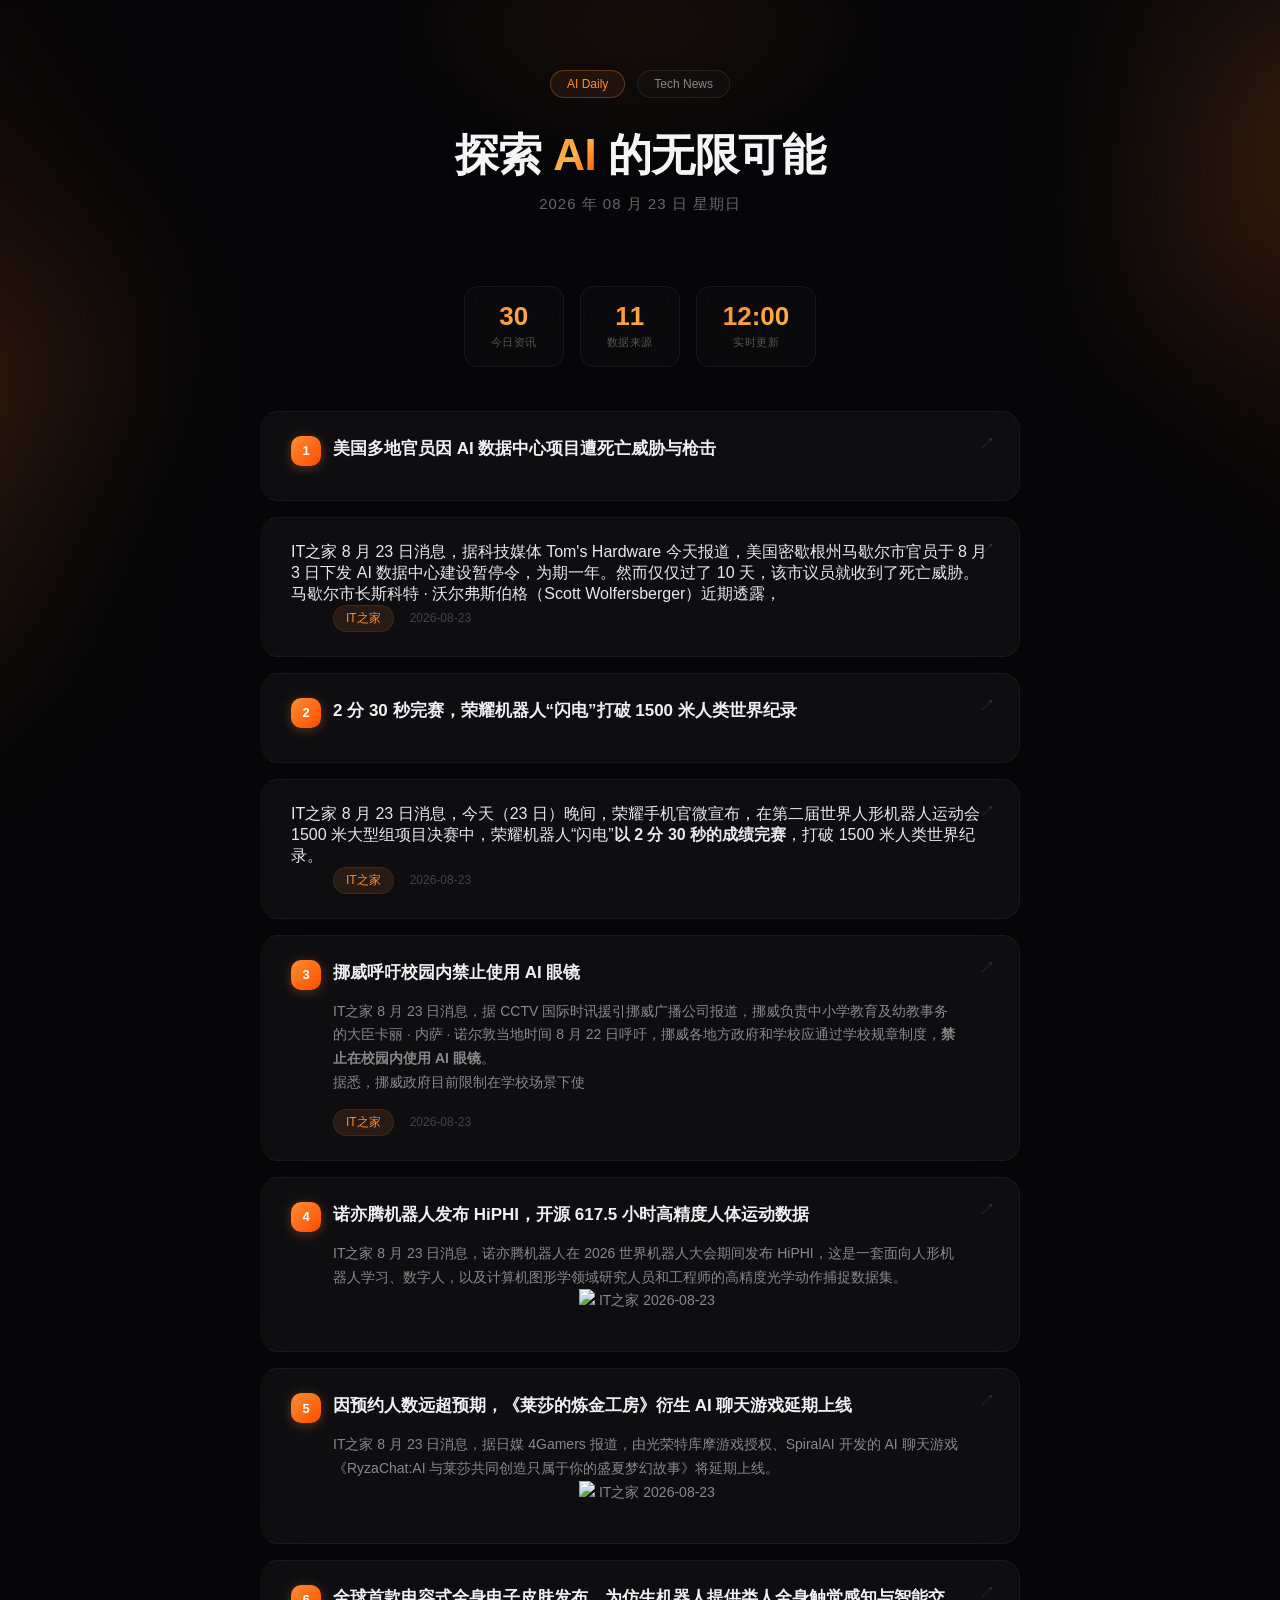
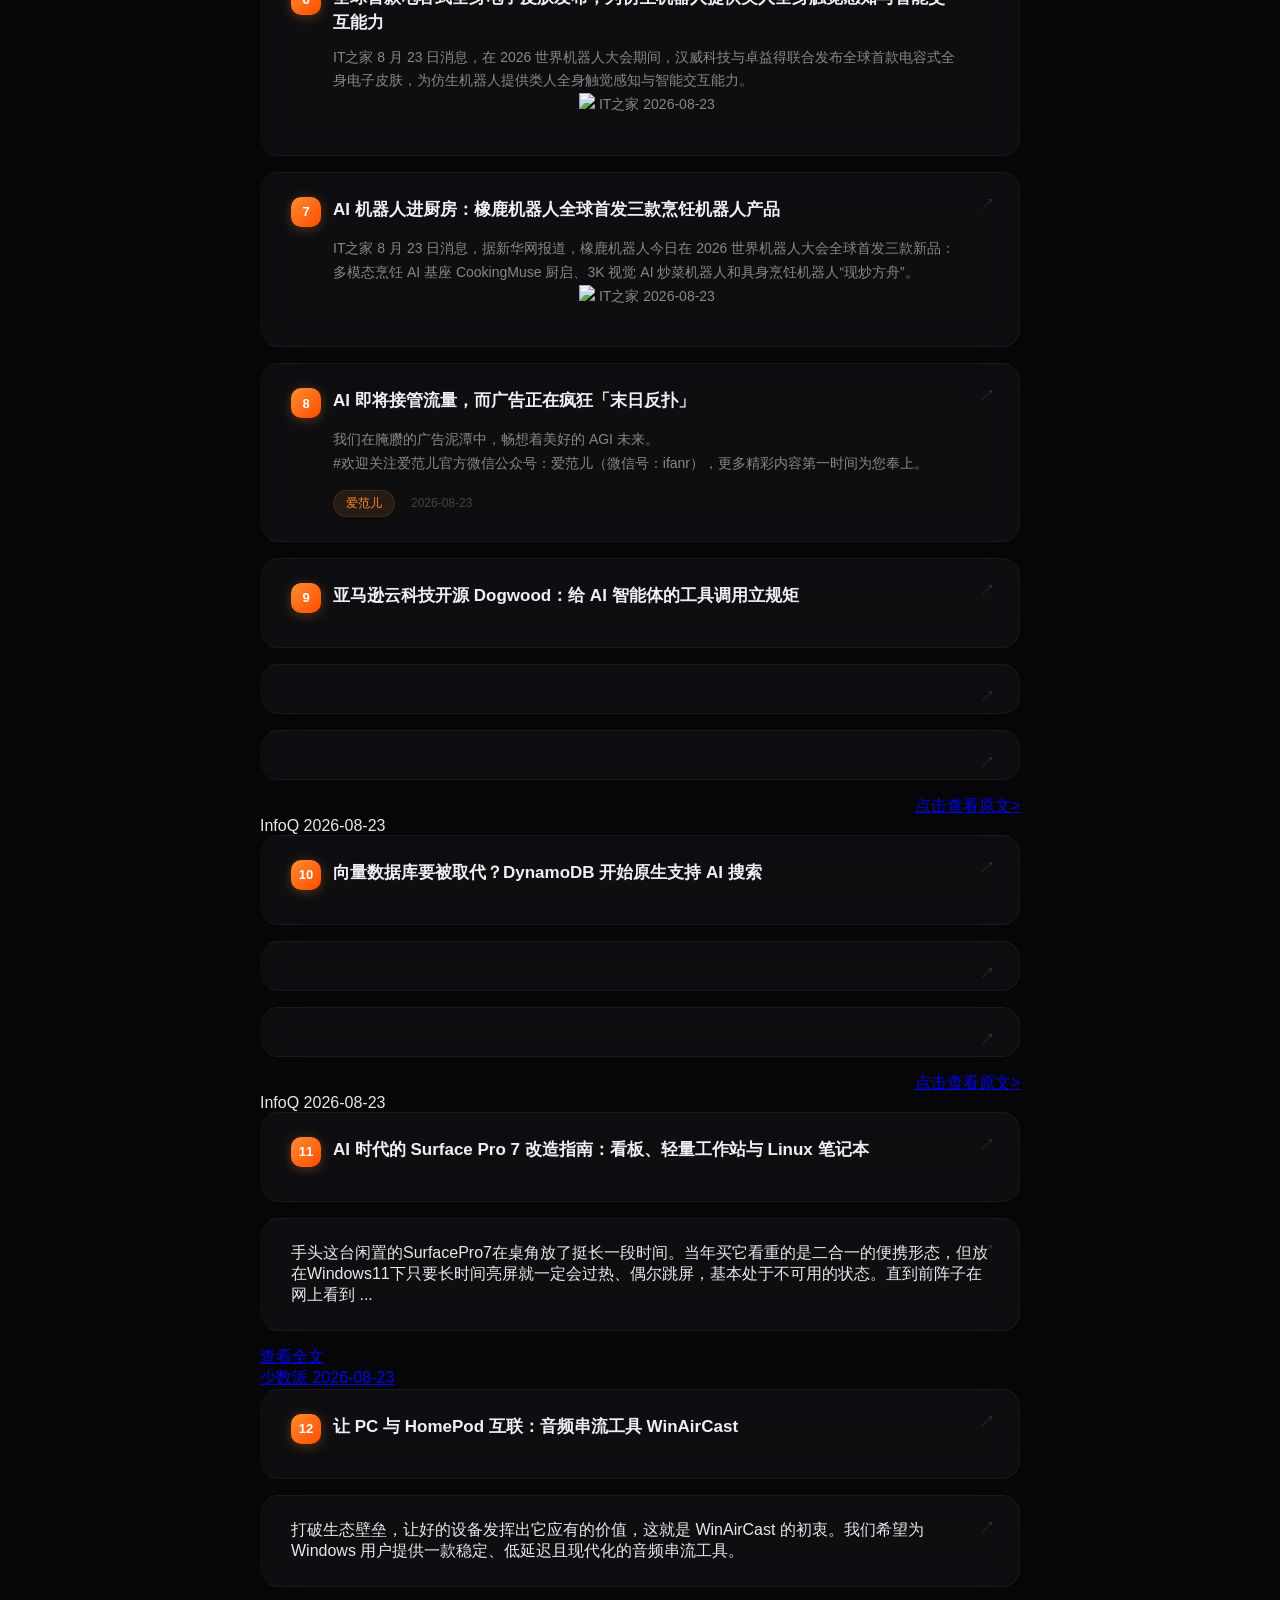
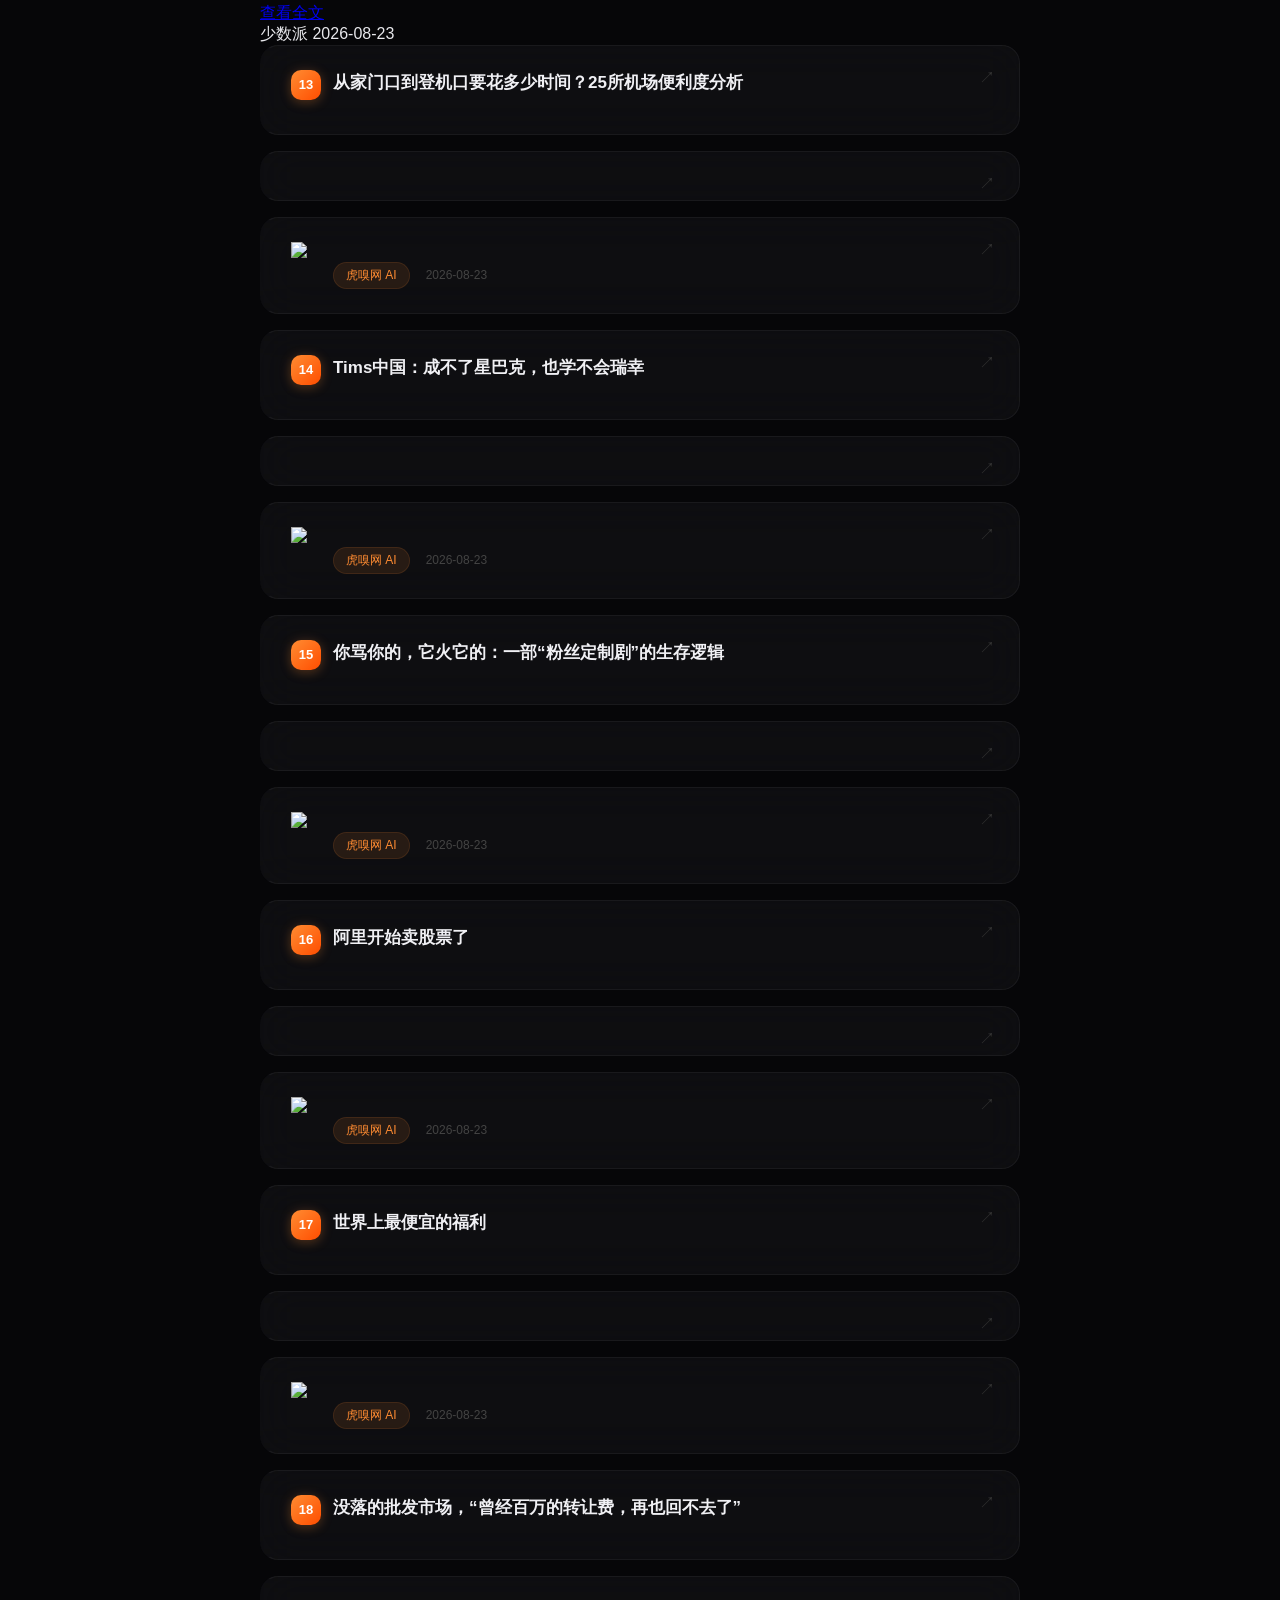
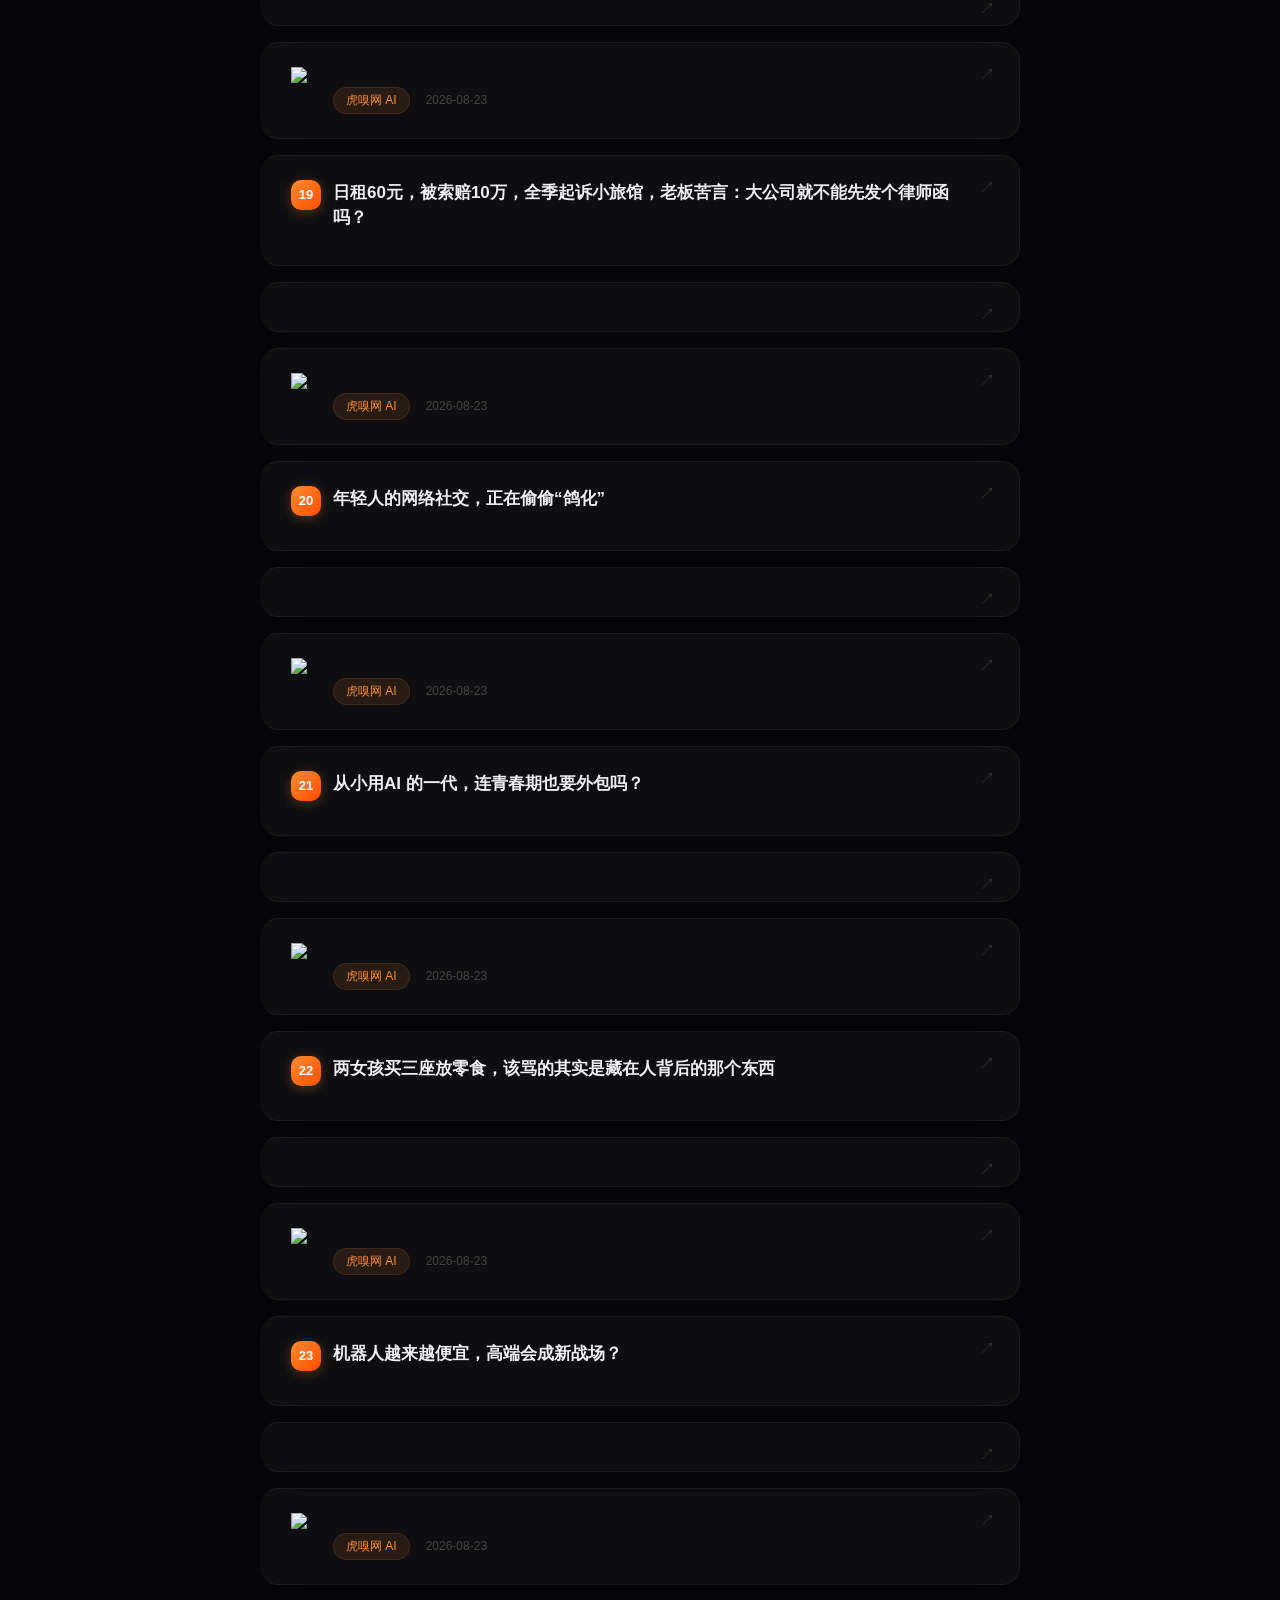
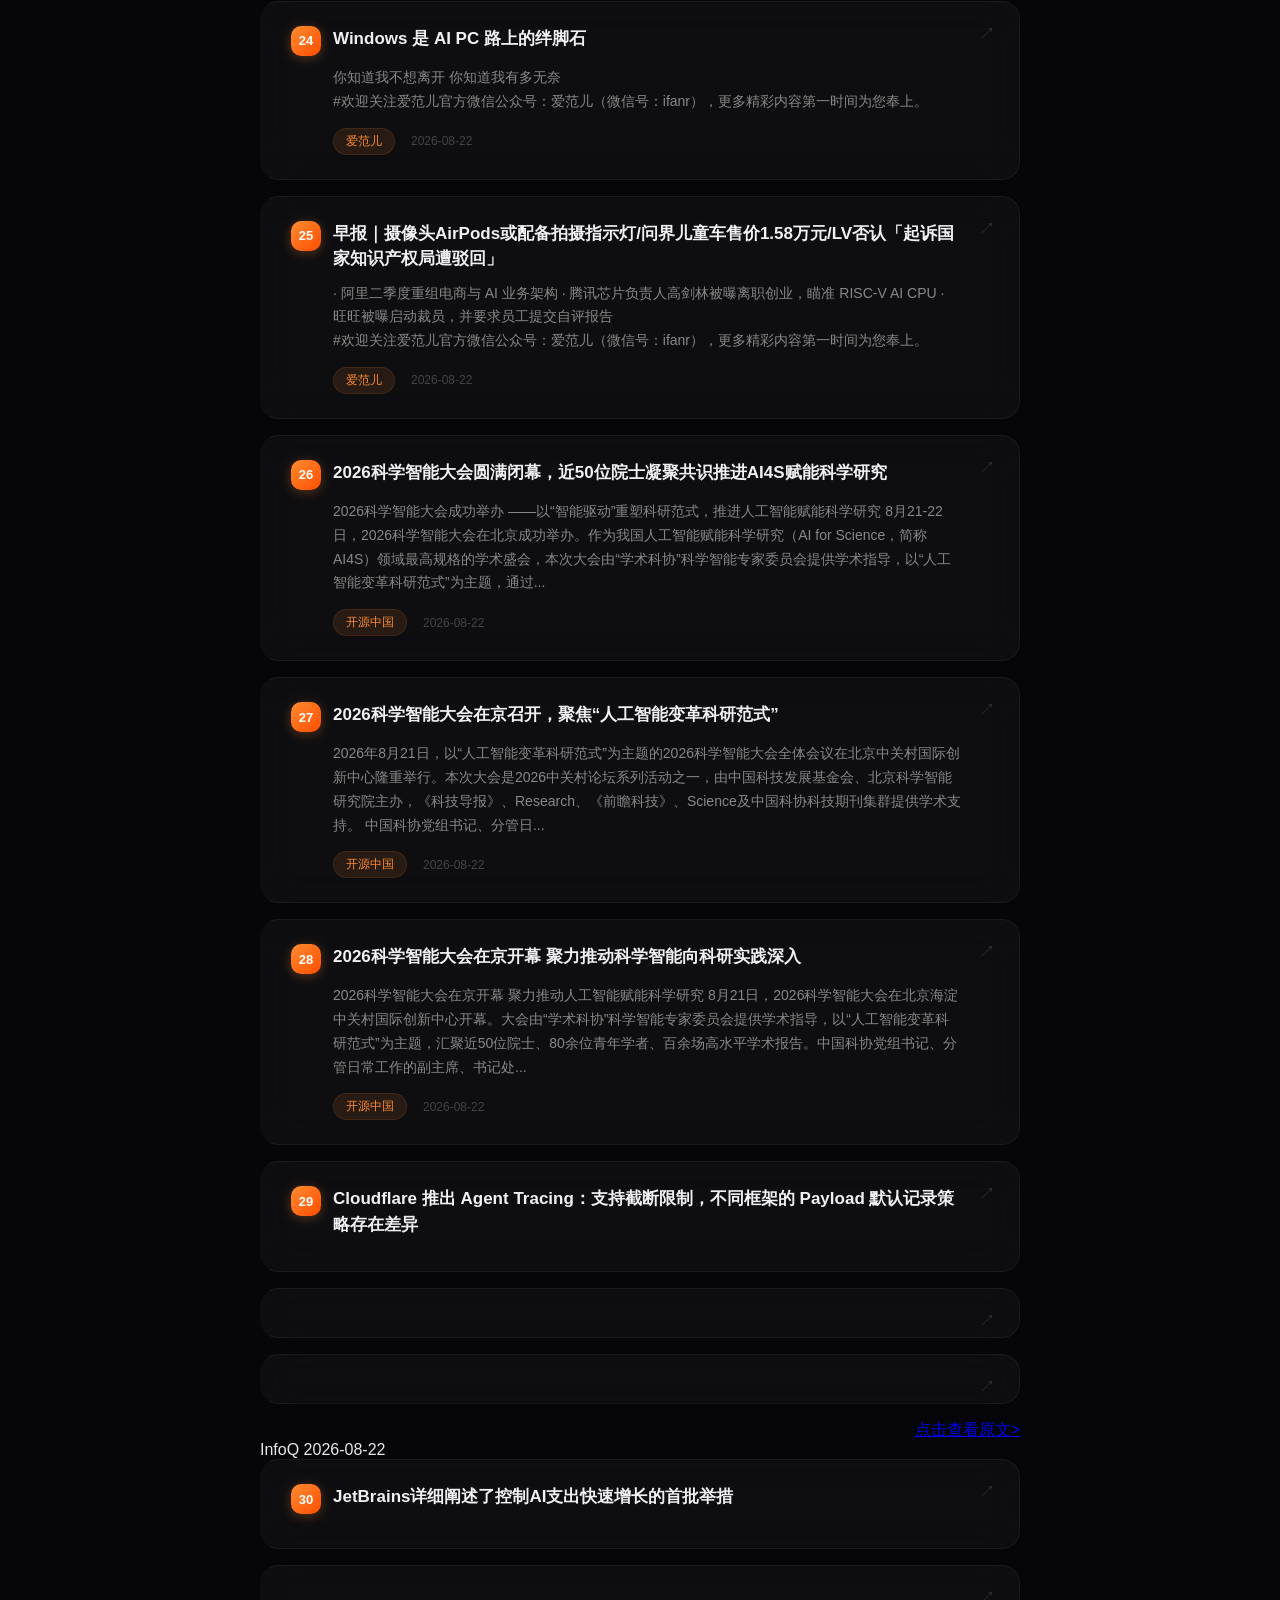
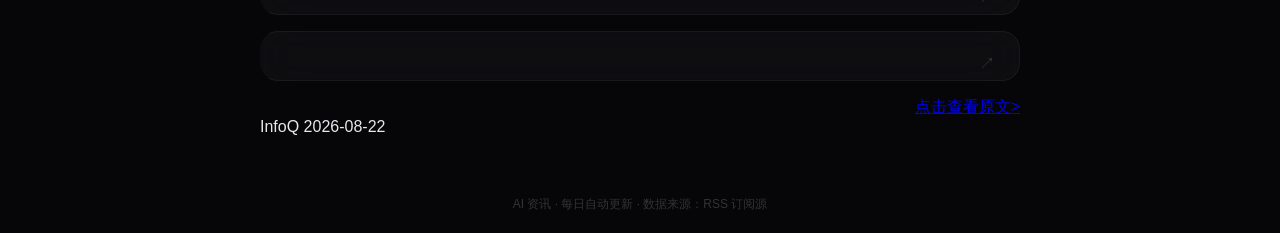
==== 新闻项目/index.html @ 04269b82 "auto: 每日新闻刷新 2026-08-23" ====
<!DOCTYPE html>
<html lang="zh-CN">
<head>
<meta charset="UTF-8">
<meta name="viewport" content="width=device-width, initial-scale=1.0">
<title>今日 AI 资讯</title>
<style>
  * { margin: 0; padding: 0; box-sizing: border-box; }

  body {
    font-family: -apple-system, BlinkMacSystemFont, "Segoe UI", "PingFang SC", "Microsoft YaHei", sans-serif;
    background: #060608;
    color: #e8e8ec;
    min-height: 100vh;
    position: relative;
    overflow-x: hidden;
  }

  /* ========== 全局背景光效层 ========== */
  .bg-lights {
    position: fixed;
    inset: 0;
    pointer-events: none;
    z-index: 0;
    overflow: hidden;
  }

  .bg-lights .beam-left {
    position: absolute;
    top: -5%;
    left: -30%;
    width: 80vw;
    height: 80vh;
    background: conic-gradient(from 200deg at 50% 50%, transparent 0deg, rgba(255, 130, 40, 0.20) 50deg, rgba(255, 90, 20, 0.10) 100deg, transparent 160deg);
    filter: blur(80px);
    transform: rotate(-10deg);
  }

  .bg-lights .beam-right {
    position: absolute;
    top: -5%;
    right: -30%;
    width: 80vw;
    height: 80vh;
    background: conic-gradient(from -20deg at 50% 50%, transparent 0deg, rgba(255, 130, 40, 0.20) 50deg, rgba(255, 90, 20, 0.10) 100deg, transparent 160deg);
    filter: blur(80px);
    transform: rotate(10deg);
  }

  .bg-lights .glow-top {
    position: absolute;
    top: -150px;
    left: 50%;
    transform: translateX(-50%);
    width: 600px;
    height: 350px;
    background: radial-gradient(ellipse, rgba(255, 140, 50, 0.06) 0%, transparent 65%);
  }

  .container {
    max-width: 800px;
    margin: 0 auto;
    position: relative;
    z-index: 1;
    padding: 0 20px;
  }

  /* ========== Hero 头部区域 ========== */
  .hero {
    text-align: center;
    padding: 70px 0 36px;
    position: relative;
  }

  /* 顶部标签 pills */
  .hero .top-pills {
    display: inline-flex;
    align-items: center;
    gap: 12px;
    margin-bottom: 32px;
  }

  .hero .pill {
    display: inline-flex;
    align-items: center;
    gap: 6px;
    padding: 6px 16px;
    border-radius: 100px;
    font-size: 12px;
    font-weight: 500;
    border: 1px solid rgba(255, 255, 255, 0.08);
    background: rgba(255, 255, 255, 0.02);
    color: #888;
    backdrop-filter: blur(12px);
    transition: all 0.3s;
    cursor: default;
  }

  .hero .pill.pill-active {
    border-color: rgba(255, 140, 50, 0.30);
    background: rgba(255, 140, 50, 0.08);
    color: #ff8c32;
  }

  /* 大标题 - 白 + 橙渐变 */
  .hero h1 {
    font-size: 44px;
    font-weight: 700;
    color: #f5f5f8;
    line-height: 1.15;
    margin-bottom: 14px;
    letter-spacing: -0.5px;
  }

  .hero h1 .highlight {
    background: linear-gradient(135deg, #ff8c32 0%, #ffb347 50%, #ff4d00 100%);
    -webkit-background-clip: text;
    -webkit-text-fill-color: transparent;
    background-clip: text;
  }

  /* 日期副标题 */
  .hero .date {
    font-size: 15px;
    color: #666;
    letter-spacing: 1px;
    margin-bottom: 36px;
  }

  /* ========== 统计条（微透明框） ========== */
  .stats-bar {
    display: flex;
    justify-content: center;
    gap: 16px;
    margin-bottom: 44px;
    flex-wrap: wrap;
  }

  .stat-item {
    text-align: center;
    padding: 16px 26px;
    min-width: 100px;
    background: rgba(255, 255, 255, 0.02);
    border: 1px solid rgba(255, 255, 255, 0.06);
    border-radius: 14px;
    backdrop-filter: blur(16px);
    transition: all 0.3s;
  }

  .stat-item:hover {
    border-color: rgba(255, 140, 50, 0.18);
    background: rgba(255, 255, 255, 0.035);
    transform: translateY(-2px);
  }

  .stat-item .num {
    font-size: 26px;
    font-weight: 700;
    background: linear-gradient(135deg, #ff8c32 0%, #ffb347 100%);
    -webkit-background-clip: text;
    -webkit-text-fill-color: transparent;
    background-clip: text;
    line-height: 1;
    margin-bottom: 6px;
  }

  .stat-item .label {
    font-size: 11px;
    color: #555;
    font-weight: 500;
    letter-spacing: 0.5px;
  }

  /* 卡片 - 玻璃态暗色 */
  .card {
    background: rgba(255, 255, 255, 0.035);
    border-radius: 18px;
    padding: 24px 28px;
    margin-bottom: 16px;
    border: 1px solid rgba(255, 255, 255, 0.05);
    backdrop-filter: blur(20px) saturate(180%);
    transition: all 0.3s cubic-bezier(0.16, 1, 0.3, 1);
    border-left: 3px solid transparent;
    position: relative;
    overflow: hidden;
    cursor: pointer;
    display: block;
    text-decoration: none;
    color: inherit;
  }

  .card::before {
    content: '';
    position: absolute;
    top: 0;
    left: 0;
    right: 0;
    height: 1px;
    background: linear-gradient(90deg, transparent, rgba(255, 140, 50, 0.25), transparent);
    opacity: 0;
    transition: opacity 0.3s;
  }

  .card:hover {
    transform: translateY(-4px) scale(1.005);
    border-left-color: #ff8c32;
    box-shadow: 0 12px 40px rgba(255, 140, 50, 0.08), 0 0 60px rgba(255, 140, 50, 0.04);
    background: rgba(255, 255, 255, 0.055);
  }

  .card:hover::before {
    opacity: 1;
  }

  .card::after {
    content: "↗";
    position: absolute;
    top: 22px;
    right: 24px;
    font-size: 16px;
    color: #333;
    transition: all 0.3s;
  }

  .card:hover::after {
    color: #ff8c32;
    transform: translate(3px, -3px);
  }

  .card .card-header {
    display: flex;
    align-items: flex-start;
    gap: 12px;
    margin-bottom: 10px;
    padding-right: 30px;
  }

  .card .index {
    flex-shrink: 0;
    width: 30px;
    height: 30px;
    background: linear-gradient(135deg, #ff8c32 0%, #ff4d00 100%);
    border-radius: 10px;
    display: flex;
    align-items: center;
    justify-content: center;
    font-size: 13px;
    font-weight: 700;
    color: #fff;
    box-shadow: 0 2px 12px rgba(255, 140, 50, 0.3);
  }

  .card .title {
    font-size: 17px;
    font-weight: 600;
    color: #f0f0f4;
    line-height: 1.5;
    flex: 1;
  }

  .card .summary {
    font-size: 14px;
    color: #888;
    line-height: 1.7;
    margin-bottom: 14px;
    padding-left: 42px;
    padding-right: 30px;
  }

  .card .meta {
    display: flex;
    align-items: center;
    gap: 16px;
    padding-left: 42px;
    font-size: 12px;
    color: #555;
  }

  .card .meta .source {
    display: inline-flex;
    align-items: center;
    gap: 4px;
    background: rgba(255, 140, 50, 0.10);
    color: #ff8c32;
    padding: 4px 12px;
    border-radius: 20px;
    font-weight: 500;
    border: 1px solid rgba(255, 140, 50, 0.12);
  }

  .card .meta .time {
    color: #444;
  }

  /* 底部 */
  .footer {
    text-align: center;
    margin-top: 40px;
    padding: 20px;
    color: #333;
    font-size: 12px;
  }

  /* 响应式 */
  @media (max-width: 600px) {
    .hero { padding: 48px 0 28px; }
    .hero h1 { font-size: 30px; }
    .container { padding: 0 14px; }
    .card { padding: 18px 16px; }
    .card .summary, .card .meta { padding-left: 0; }
    .card .index { display: none; }
    .card .card-header { padding-right: 24px; }
    .card::after { right: 16px; }
    .stats-bar { gap: 12px; }
    .stat-item { padding: 12px 18px; min-width: 80px; }
    .stat-item .num { font-size: 22px; }
  }
</style>
</head>
<body>

<!-- 背景光效 -->
<div class="bg-lights">
  <div class="beam-left"></div>
  <div class="beam-right"></div>
  <div class="glow-top"></div>
</div>

<div class="container">
  <!-- Hero 头部 -->
  <div class="hero">
    <div class="top-pills">
      <span class="pill pill-active">AI Daily</span>
      <span class="pill">Tech News</span>
    </div>
    <h1>探索 <span class="highlight">AI</span> 的无限可能</h1>
    <p class="date">2026 年 08 月 23 日  星期日</p>
  </div>

  <!-- 统计条 -->
  <div class="stats-bar">
    <div class="stat-item"><div class="num">30</div><div class="label">今日资讯</div></div>
    <div class="stat-item"><div class="num">11</div><div class="label">数据来源</div></div>
    <div class="stat-item"><div class="num">12:00</div><div class="label">实时更新</div></div>
  </div>

  <!-- 资讯列表 -->
  <div class="news-list">
    
    <a class="card" href="https://www.ithome.com/0/993/263.htm" target="_blank" rel="noopener noreferrer" title="点击查看详情">
      <div class="card-header">
        <div class="index">1</div>
        <div class="title">美国多地官员因 AI 数据中心项目遭死亡威胁与枪击</div>
      </div>
      <div class="summary"><p data-vmark="42de">IT之家 8 月 23 日消息，据科技媒体 Tom's Hardware 今天报道，美国密歇根州马歇尔市官员于 8 月 3 日下发 AI 数据中心建设暂停令，为期一年。然而仅仅过了 10 天，该市议员就收到了死亡威胁。</p><p data-vmark="b924">马歇尔市长斯科特 · 沃尔弗斯伯格（Scott Wolfersberger）近期透露，<s</div>
      <div class="meta">
        <span class="source">IT之家</span>
        <span class="time">2026-08-23</span>
      </div>
    </a>
    
    <a class="card" href="https://www.ithome.com/0/993/262.htm" target="_blank" rel="noopener noreferrer" title="点击查看详情">
      <div class="card-header">
        <div class="index">2</div>
        <div class="title">2 分 30 秒完赛，荣耀机器人“闪电”打破 1500 米人类世界纪录</div>
      </div>
      <div class="summary"><p data-vmark="d80c">IT之家 8 月 23 日消息，今天（23 日）晚间，荣耀手机官微宣布，在第二届世界人形机器人运动会 1500 米大型组项目决赛中，荣耀机器人“闪电”<strong>以 2 分 30 秒的成绩完赛</strong>，打破 1500 米人类世界纪录。</p><p style="text-align: center;" data-vmark="8438"><i</div>
      <div class="meta">
        <span class="source">IT之家</span>
        <span class="time">2026-08-23</span>
      </div>
    </a>
    
    <a class="card" href="https://www.ithome.com/0/993/260.htm" target="_blank" rel="noopener noreferrer" title="点击查看详情">
      <div class="card-header">
        <div class="index">3</div>
        <div class="title">挪威呼吁校园内禁止使用 AI 眼镜</div>
      </div>
      <div class="summary"><p data-vmark="93f4">IT之家 8 月 23 日消息，据 CCTV 国际时讯援引挪威广播公司报道，挪威负责中小学教育及幼教事务的大臣卡丽 · 内萨 · 诺尔敦当地时间 8 月 22 日呼吁，挪威各地方政府和学校应通过学校规章制度，<strong>禁止在校园内使用 AI 眼镜</strong>。</p><p data-vmark="16d6">据悉，挪威政府目前限制在学校场景下使</div>
      <div class="meta">
        <span class="source">IT之家</span>
        <span class="time">2026-08-23</span>
      </div>
    </a>
    
    <a class="card" href="https://www.ithome.com/0/993/258.htm" target="_blank" rel="noopener noreferrer" title="点击查看详情">
      <div class="card-header">
        <div class="index">4</div>
        <div class="title">诺亦腾机器人发布 HiPHI，开源 617.5 小时高精度人体运动数据</div>
      </div>
      <div class="summary"><p data-vmark="6226">IT之家 8 月 23 日消息，诺亦腾机器人在 2026 世界机器人大会期间发布 HiPHI，这是一套面向人形机器人学习、数字人，以及计算机图形学领域研究人员和工程师的高精度光学动作捕捉数据集。</p><p style="text-align: center;" data-vmark="d6fc"><img src="https://img.ithome.</div>
      <div class="meta">
        <span class="source">IT之家</span>
        <span class="time">2026-08-23</span>
      </div>
    </a>
    
    <a class="card" href="https://www.ithome.com/0/993/257.htm" target="_blank" rel="noopener noreferrer" title="点击查看详情">
      <div class="card-header">
        <div class="index">5</div>
        <div class="title">因预约人数远超预期，《莱莎的炼金工房》衍生 AI 聊天游戏延期上线</div>
      </div>
      <div class="summary"><p data-vmark="415d">IT之家 8 月 23 日消息，据日媒 4Gamers 报道，由光荣特库摩游戏授权、SpiralAI 开发的 AI 聊天游戏《RyzaChat:AI 与莱莎共同创造只属于你的盛夏梦幻故事》将延期上线。</p><p style="text-align: center;" data-vmark="d3af"><img src="https://img.itho</div>
      <div class="meta">
        <span class="source">IT之家</span>
        <span class="time">2026-08-23</span>
      </div>
    </a>
    
    <a class="card" href="https://www.ithome.com/0/993/250.htm" target="_blank" rel="noopener noreferrer" title="点击查看详情">
      <div class="card-header">
        <div class="index">6</div>
        <div class="title">全球首款电容式全身电子皮肤发布，为仿生机器人提供类人全身触觉感知与智能交互能力</div>
      </div>
      <div class="summary"><p data-vmark="f7bc">IT之家 8 月 23 日消息，在 2026 世界机器人大会期间，汉威科技与卓益得联合发布全球首款电容式全身电子皮肤，为仿生机器人提供类人全身触觉感知与智能交互能力。</p><p style="text-align: center;" data-vmark="18dc"><img src="https://img.ithome.com/newsupload</div>
      <div class="meta">
        <span class="source">IT之家</span>
        <span class="time">2026-08-23</span>
      </div>
    </a>
    
    <a class="card" href="https://www.ithome.com/0/993/248.htm" target="_blank" rel="noopener noreferrer" title="点击查看详情">
      <div class="card-header">
        <div class="index">7</div>
        <div class="title">AI 机器人进厨房：橡鹿机器人全球首发三款烹饪机器人产品</div>
      </div>
      <div class="summary"><p data-vmark="bfca">IT之家 8 月 23 日消息，据新华网报道，橡鹿机器人今日在 2026 世界机器人大会全球首发三款新品：多模态烹饪 AI 基座 CookingMuse 厨启、3K 视觉 AI 炒菜机器人和具身烹饪机器人“现炒方舟”。</p><p style="text-align: center;" data-vmark="d274"><img src="https:/</div>
      <div class="meta">
        <span class="source">IT之家</span>
        <span class="time">2026-08-23</span>
      </div>
    </a>
    
    <a class="card" href="https://www.ifanr.com/1676208?utm_source=rss&utm_medium=rss&utm_campaign=" target="_blank" rel="noopener noreferrer" title="点击查看详情">
      <div class="card-header">
        <div class="index">8</div>
        <div class="title">AI 即将接管流量，而广告正在疯狂「末日反扑」</div>
      </div>
      <div class="summary">我们在腌臜的广告泥潭中，畅想着美好的 AGI 未来。<p>#欢迎关注爱范儿官方微信公众号：爱范儿（微信号：ifanr），更多精彩内容第一时间为您奉上。</p></div>
      <div class="meta">
        <span class="source">爱范儿</span>
        <span class="time">2026-08-23</span>
      </div>
    </a>
    
    <a class="card" href="https://www.infoq.cn/article/cwj5Ikvhqu5mKH22zKsO?utm_source=rss&utm_medium=article" target="_blank" rel="noopener noreferrer" title="点击查看详情">
      <div class="card-header">
        <div class="index">9</div>
        <div class="title">亚马逊云科技开源 Dogwood：给 AI 智能体的工具调用立规矩</div>
      </div>
      <div class="summary"><div align='right'><a href='https://www.infoq.cn/article/cwj5Ikvhqu5mKH22zKsO?utm_source=rss&utm_medium=article'>点击查看原文></a></div></div>
      <div class="meta">
        <span class="source">InfoQ</span>
        <span class="time">2026-08-23</span>
      </div>
    </a>
    
    <a class="card" href="https://www.infoq.cn/article/9YicfQysexJdmx11xG4m?utm_source=rss&utm_medium=article" target="_blank" rel="noopener noreferrer" title="点击查看详情">
      <div class="card-header">
        <div class="index">10</div>
        <div class="title">向量数据库要被取代？DynamoDB 开始原生支持 AI 搜索</div>
      </div>
      <div class="summary"><div align='right'><a href='https://www.infoq.cn/article/9YicfQysexJdmx11xG4m?utm_source=rss&utm_medium=article'>点击查看原文></a></div></div>
      <div class="meta">
        <span class="source">InfoQ</span>
        <span class="time">2026-08-23</span>
      </div>
    </a>
    
    <a class="card" href="https://sspai.com/prime/story/surface-pro-7-linux-ai-dashboard" target="_blank" rel="noopener noreferrer" title="点击查看详情">
      <div class="card-header">
        <div class="index">11</div>
        <div class="title">AI 时代的 Surface Pro 7 改造指南：看板、轻量工作站与 Linux 笔记本</div>
      </div>
      <div class="summary">手头这台闲置的SurfacePro7在桌角放了挺长一段时间。当年买它看重的是二合一的便携形态，但放在Windows11下只要长时间亮屏就一定会过热、偶尔跳屏，基本处于不可用的状态。直到前阵子在网上看到 ...<a href="https://sspai.com/prime/story/surface-pro-7-linux-ai-dashboard" target="_blank">查看全文</a</div>
      <div class="meta">
        <span class="source">少数派</span>
        <span class="time">2026-08-23</span>
      </div>
    </a>
    
    <a class="card" href="https://sspai.com/post/113002" target="_blank" rel="noopener noreferrer" title="点击查看详情">
      <div class="card-header">
        <div class="index">12</div>
        <div class="title">让 PC 与 HomePod 互联：音频串流工具 WinAirCast</div>
      </div>
      <div class="summary">打破生态壁垒，让好的设备发挥出它应有的价值，这就是 WinAirCast 的初衷。我们希望为 Windows 用户提供一款稳定、低延迟且现代化的音频串流工具。<a href="https://sspai.com/post/113002" target="_blank">查看全文</a></div>
      <div class="meta">
        <span class="source">少数派</span>
        <span class="time">2026-08-23</span>
      </div>
    </a>
    
    <a class="card" href="https://www.huxiu.com/article/4885298.html" target="_blank" rel="noopener noreferrer" title="点击查看详情">
      <div class="card-header">
        <div class="index">13</div>
        <div class="title">从家门口到登机口要花多少时间？25所机场便利度分析</div>
      </div>
      <div class="summary"><figure><img src="https://img.huxiucdn.com/ai/ai-general-cover/202608/23/32941-prod-db-general-1-1787486985414.png?imageView2/1/w/1440/h/810/|imageMogr2/strip/interlace/1/quality/85/format/png" referr</div>
      <div class="meta">
        <span class="source">虎嗅网 AI </span>
        <span class="time">2026-08-23</span>
      </div>
    </a>
    
    <a class="card" href="https://www.huxiu.com/article/4885293.html" target="_blank" rel="noopener noreferrer" title="点击查看详情">
      <div class="card-header">
        <div class="index">14</div>
        <div class="title">Tims中国：成不了星巴克，也学不会瑞幸</div>
      </div>
      <div class="summary"><figure><img src="https://img.huxiucdn.com/ai/ai-general-cover/202608/23/32939-prod-db-general-1-1787483229818.png?imageView2/1/w/1440/h/810/|imageMogr2/strip/interlace/1/quality/85/format/png" referr</div>
      <div class="meta">
        <span class="source">虎嗅网 AI </span>
        <span class="time">2026-08-23</span>
      </div>
    </a>
    
    <a class="card" href="https://www.huxiu.com/article/4885286.html" target="_blank" rel="noopener noreferrer" title="点击查看详情">
      <div class="card-header">
        <div class="index">15</div>
        <div class="title">你骂你的，它火它的：一部“粉丝定制剧”的生存逻辑</div>
      </div>
      <div class="summary"><figure><img src="https://img.huxiucdn.com/ai/ai-general-cover/202608/23/32933-prod-kl-general-1-1787479845502.png?imageView2/1/w/1440/h/810/|imageMogr2/strip/interlace/1/quality/85/format/png" referr</div>
      <div class="meta">
        <span class="source">虎嗅网 AI </span>
        <span class="time">2026-08-23</span>
      </div>
    </a>
    
    <a class="card" href="https://www.huxiu.com/article/4885290.html" target="_blank" rel="noopener noreferrer" title="点击查看详情">
      <div class="card-header">
        <div class="index">16</div>
        <div class="title">阿里开始卖股票了</div>
      </div>
      <div class="summary"><figure><img src="https://img.huxiucdn.com/ai/ai-general-cover/202608/23/32937-prod-nb2ep-general-1-1787482528702.png?imageView2/1/w/1440/h/810/|imageMogr2/strip/interlace/1/quality/85/format/png" ref</div>
      <div class="meta">
        <span class="source">虎嗅网 AI </span>
        <span class="time">2026-08-23</span>
      </div>
    </a>
    
    <a class="card" href="https://www.huxiu.com/article/4885289.html" target="_blank" rel="noopener noreferrer" title="点击查看详情">
      <div class="card-header">
        <div class="index">17</div>
        <div class="title">世界上最便宜的福利</div>
      </div>
      <div class="summary"><figure><img src="https://img.huxiucdn.com/ai/ai-general-cover/202608/23/32936-prod-nb2ep-general-1-1787480756148.png?imageView2/1/w/1440/h/810/|imageMogr2/strip/interlace/1/quality/85/format/png" ref</div>
      <div class="meta">
        <span class="source">虎嗅网 AI </span>
        <span class="time">2026-08-23</span>
      </div>
    </a>
    
    <a class="card" href="https://www.huxiu.com/article/4885284.html" target="_blank" rel="noopener noreferrer" title="点击查看详情">
      <div class="card-header">
        <div class="index">18</div>
        <div class="title">没落的批发市场，“曾经百万的转让费，再也回不去了”</div>
      </div>
      <div class="summary"><figure><img src="https://img.huxiucdn.com/ai/ai-general-cover/202608/23/32932-prod-nb2ep-general-1-1787479546385.png?imageView2/1/w/1440/h/810/|imageMogr2/strip/interlace/1/quality/85/format/png" ref</div>
      <div class="meta">
        <span class="source">虎嗅网 AI </span>
        <span class="time">2026-08-23</span>
      </div>
    </a>
    
    <a class="card" href="https://www.huxiu.com/article/4885282.html" target="_blank" rel="noopener noreferrer" title="点击查看详情">
      <div class="card-header">
        <div class="index">19</div>
        <div class="title">日租60元，被索赔10万，全季起诉小旅馆，老板苦言：大公司就不能先发个律师函吗？</div>
      </div>
      <div class="summary"><figure><img src="https://img.huxiucdn.com/ai/ai-general-cover/202608/23/32931-prod-nb2ep-general-1-1787478726407.png?imageView2/1/w/1440/h/810/|imageMogr2/strip/interlace/1/quality/85/format/png" ref</div>
      <div class="meta">
        <span class="source">虎嗅网 AI </span>
        <span class="time">2026-08-23</span>
      </div>
    </a>
    
    <a class="card" href="https://www.huxiu.com/article/4885275.html" target="_blank" rel="noopener noreferrer" title="点击查看详情">
      <div class="card-header">
        <div class="index">20</div>
        <div class="title">年轻人的网络社交，正在偷偷“鸽化”</div>
      </div>
      <div class="summary"><figure><img src="https://img.huxiucdn.com/ai/ai-general-cover/202608/23/32930-prod-nb2ep-general-1-1787476182070.png?imageView2/1/w/1440/h/810/|imageMogr2/strip/interlace/1/quality/85/format/png" ref</div>
      <div class="meta">
        <span class="source">虎嗅网 AI </span>
        <span class="time">2026-08-23</span>
      </div>
    </a>
    
    <a class="card" href="https://www.huxiu.com/article/4885274.html" target="_blank" rel="noopener noreferrer" title="点击查看详情">
      <div class="card-header">
        <div class="index">21</div>
        <div class="title">从小用AI 的一代，连青春期也要外包吗？</div>
      </div>
      <div class="summary"><figure><img src="https://img.huxiucdn.com/ai/ai-general-cover/202608/23/32929-prod-db-general-1-1787476071660.png?imageView2/1/w/1440/h/810/|imageMogr2/strip/interlace/1/quality/85/format/png" referr</div>
      <div class="meta">
        <span class="source">虎嗅网 AI </span>
        <span class="time">2026-08-23</span>
      </div>
    </a>
    
    <a class="card" href="https://www.huxiu.com/article/4885260.html" target="_blank" rel="noopener noreferrer" title="点击查看详情">
      <div class="card-header">
        <div class="index">22</div>
        <div class="title">两女孩买三座放零食，该骂的其实是藏在人背后的那个东西</div>
      </div>
      <div class="summary"><figure><img src="https://img.huxiucdn.com/ai/ai-general-cover/202608/23/32923-prod-kl-general-1-1787469177612.png?imageView2/1/w/1440/h/810/|imageMogr2/strip/interlace/1/quality/85/format/png" referr</div>
      <div class="meta">
        <span class="source">虎嗅网 AI </span>
        <span class="time">2026-08-23</span>
      </div>
    </a>
    
    <a class="card" href="https://www.huxiu.com/article/4885265.html" target="_blank" rel="noopener noreferrer" title="点击查看详情">
      <div class="card-header">
        <div class="index">23</div>
        <div class="title">机器人越来越便宜，高端会成新战场？</div>
      </div>
      <div class="summary"><figure><img src="https://img.huxiucdn.com/article/content/2026/08/23/154222315177.png?imageView2/1/w/1440/h/810/|imageMogr2/strip/interlace/1/quality/85/format/png" referrerpolicy="no-referrer"></fig</div>
      <div class="meta">
        <span class="source">虎嗅网 AI </span>
        <span class="time">2026-08-23</span>
      </div>
    </a>
    
    <a class="card" href="https://www.ifanr.com/1676189?utm_source=rss&utm_medium=rss&utm_campaign=" target="_blank" rel="noopener noreferrer" title="点击查看详情">
      <div class="card-header">
        <div class="index">24</div>
        <div class="title">Windows 是 AI PC 路上的绊脚石</div>
      </div>
      <div class="summary">你知道我不想离开
你知道我有多无奈<p>#欢迎关注爱范儿官方微信公众号：爱范儿（微信号：ifanr），更多精彩内容第一时间为您奉上。</p></div>
      <div class="meta">
        <span class="source">爱范儿</span>
        <span class="time">2026-08-22</span>
      </div>
    </a>
    
    <a class="card" href="https://www.ifanr.com/1676129?utm_source=rss&utm_medium=rss&utm_campaign=" target="_blank" rel="noopener noreferrer" title="点击查看详情">
      <div class="card-header">
        <div class="index">25</div>
        <div class="title">早报｜摄像头AirPods或配备拍摄指示灯/问界儿童车售价1.58万元/LV否认「起诉国家知识产权局遭驳回」</div>
      </div>
      <div class="summary">· 阿里二季度重组电商与 AI 业务架构
· 腾讯芯片负责人高剑林被曝离职创业，瞄准 RISC-V AI CPU
· 旺旺被曝启动裁员，并要求员工提交自评报告<p>#欢迎关注爱范儿官方微信公众号：爱范儿（微信号：ifanr），更多精彩内容第一时间为您奉上。</p></div>
      <div class="meta">
        <span class="source">爱范儿</span>
        <span class="time">2026-08-22</span>
      </div>
    </a>
    
    <a class="card" href="https://www.oschina.net/news/502074" target="_blank" rel="noopener noreferrer" title="点击查看详情">
      <div class="card-header">
        <div class="index">26</div>
        <div class="title">2026科学智能大会圆满闭幕，近50位院士凝聚共识推进AI4S赋能科学研究</div>
      </div>
      <div class="summary">2026科学智能大会成功举办 ——以“智能驱动”重塑科研范式，推进人工智能赋能科学研究 8月21-22日，2026科学智能大会在北京成功举办。作为我国人工智能赋能科学研究（AI for Science，简称AI4S）领域最高规格的学术盛会，本次大会由“学术科协”科学智能专家委员会提供学术指导，以“人工智能变革科研范式”为主题，通过...</div>
      <div class="meta">
        <span class="source">开源中国</span>
        <span class="time">2026-08-22</span>
      </div>
    </a>
    
    <a class="card" href="https://www.oschina.net/news/502071" target="_blank" rel="noopener noreferrer" title="点击查看详情">
      <div class="card-header">
        <div class="index">27</div>
        <div class="title">2026科学智能大会在京召开，聚焦“人工智能变革科研范式”</div>
      </div>
      <div class="summary">2026年8月21日，以“人工智能变革科研范式”为主题的2026科学智能大会全体会议在北京中关村国际创新中心隆重举行。本次大会是2026中关村论坛系列活动之一，由中国科技发展基金会、北京科学智能研究院主办，《科技导报》、Research、《前瞻科技》、Science及中国科协科技期刊集群提供学术支持。 中国科协党组书记、分管日...</div>
      <div class="meta">
        <span class="source">开源中国</span>
        <span class="time">2026-08-22</span>
      </div>
    </a>
    
    <a class="card" href="https://www.oschina.net/news/502069" target="_blank" rel="noopener noreferrer" title="点击查看详情">
      <div class="card-header">
        <div class="index">28</div>
        <div class="title">2026科学智能大会在京开幕 聚力推动科学智能向科研实践深入</div>
      </div>
      <div class="summary">2026科学智能大会在京开幕 聚力推动人工智能赋能科学研究 8月21日，2026科学智能大会在北京海淀中关村国际创新中心开幕。大会由“学术科协”科学智能专家委员会提供学术指导，以“人工智能变革科研范式”为主题，汇聚近50位院士、80余位青年学者、百余场高水平学术报告。中国科协党组书记、分管日常工作的副主席、书记处...</div>
      <div class="meta">
        <span class="source">开源中国</span>
        <span class="time">2026-08-22</span>
      </div>
    </a>
    
    <a class="card" href="https://www.infoq.cn/article/IBYDTeu3rse9tH3549wf?utm_source=rss&utm_medium=article" target="_blank" rel="noopener noreferrer" title="点击查看详情">
      <div class="card-header">
        <div class="index">29</div>
        <div class="title">Cloudflare 推出 Agent Tracing：支持截断限制，不同框架的 Payload 默认记录策略存在差异</div>
      </div>
      <div class="summary"><div align='right'><a href='https://www.infoq.cn/article/IBYDTeu3rse9tH3549wf?utm_source=rss&utm_medium=article'>点击查看原文></a></div></div>
      <div class="meta">
        <span class="source">InfoQ</span>
        <span class="time">2026-08-22</span>
      </div>
    </a>
    
    <a class="card" href="https://www.infoq.cn/article/CQhb4TOREpEZshtqWZMy?utm_source=rss&utm_medium=article" target="_blank" rel="noopener noreferrer" title="点击查看详情">
      <div class="card-header">
        <div class="index">30</div>
        <div class="title">JetBrains详细阐述了控制AI支出快速增长的首批举措</div>
      </div>
      <div class="summary"><div align='right'><a href='https://www.infoq.cn/article/CQhb4TOREpEZshtqWZMy?utm_source=rss&utm_medium=article'>点击查看原文></a></div></div>
      <div class="meta">
        <span class="source">InfoQ</span>
        <span class="time">2026-08-22</span>
      </div>
    </a>
    
  </div>

  <!-- 底部 -->
  <div class="footer">
    AI 资讯 · 每日自动更新 · 数据来源：RSS 订阅源
  </div>
</div>

</body>
</html>
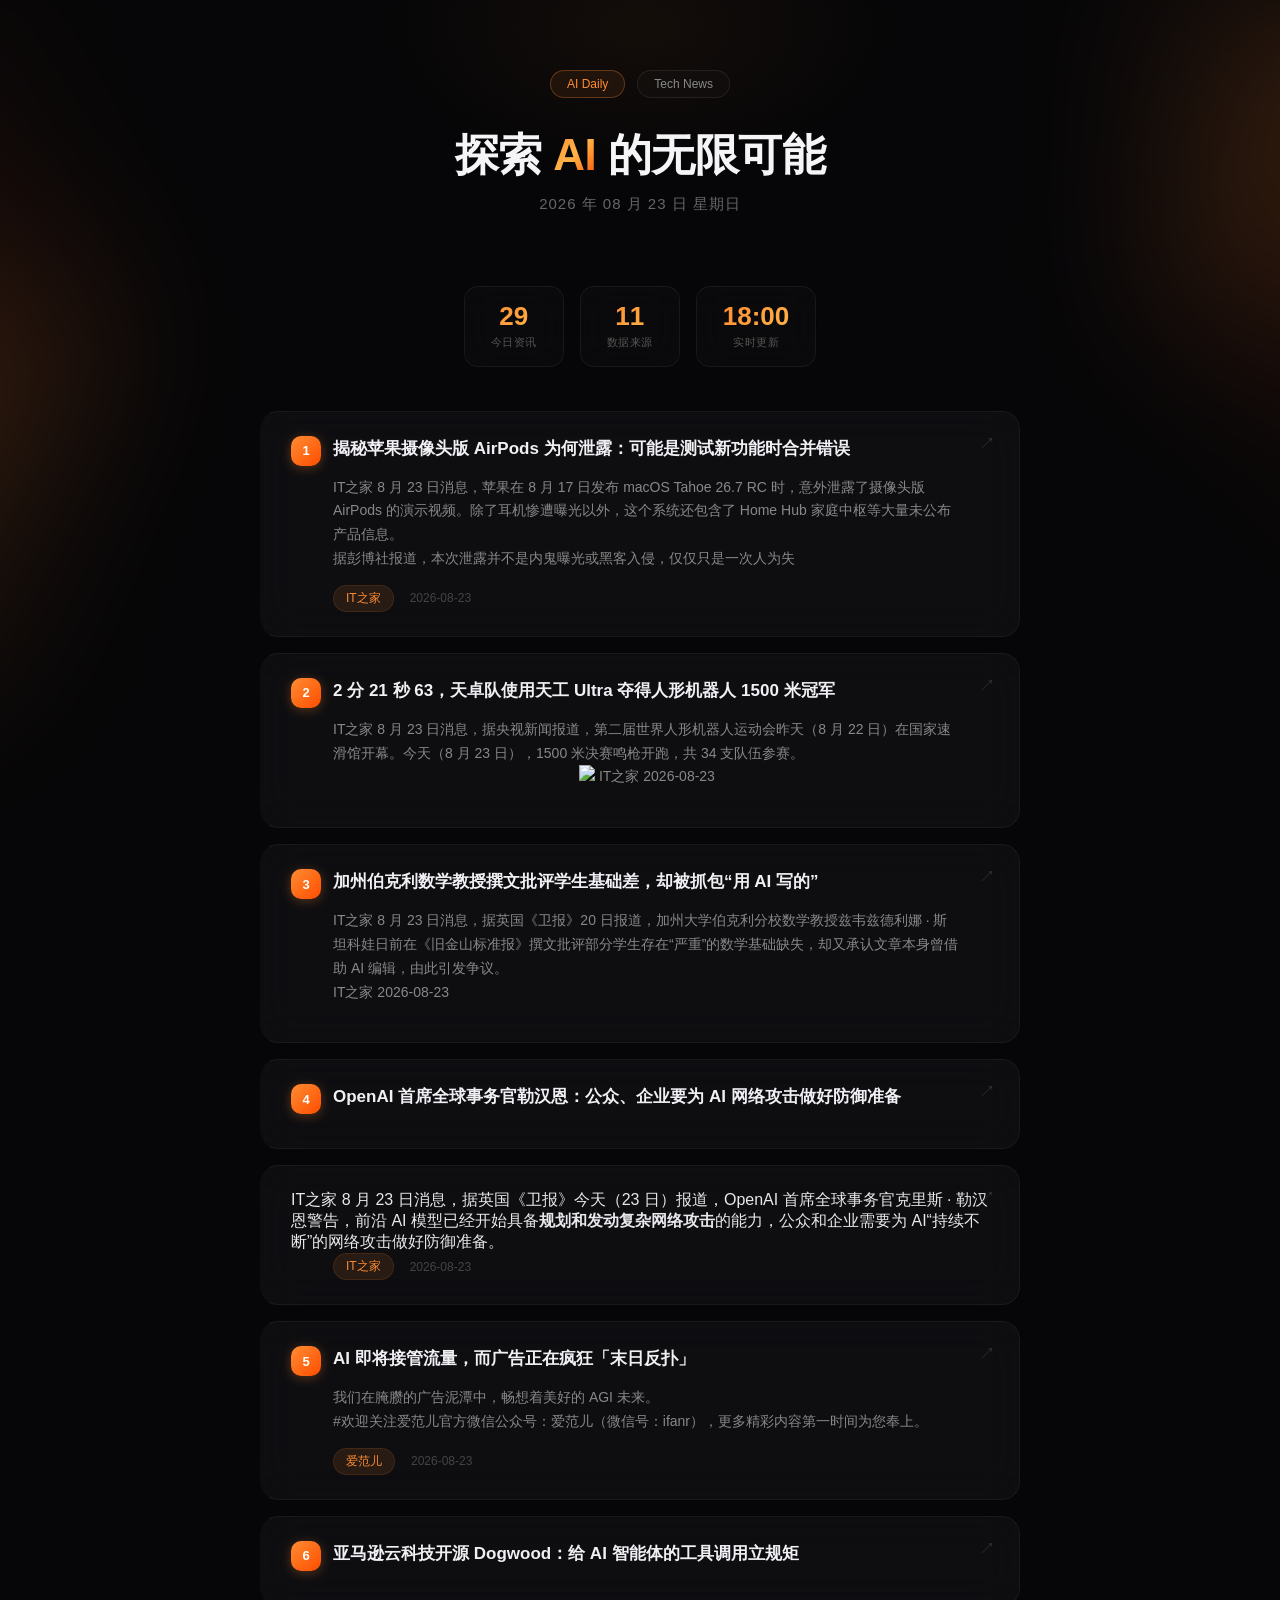
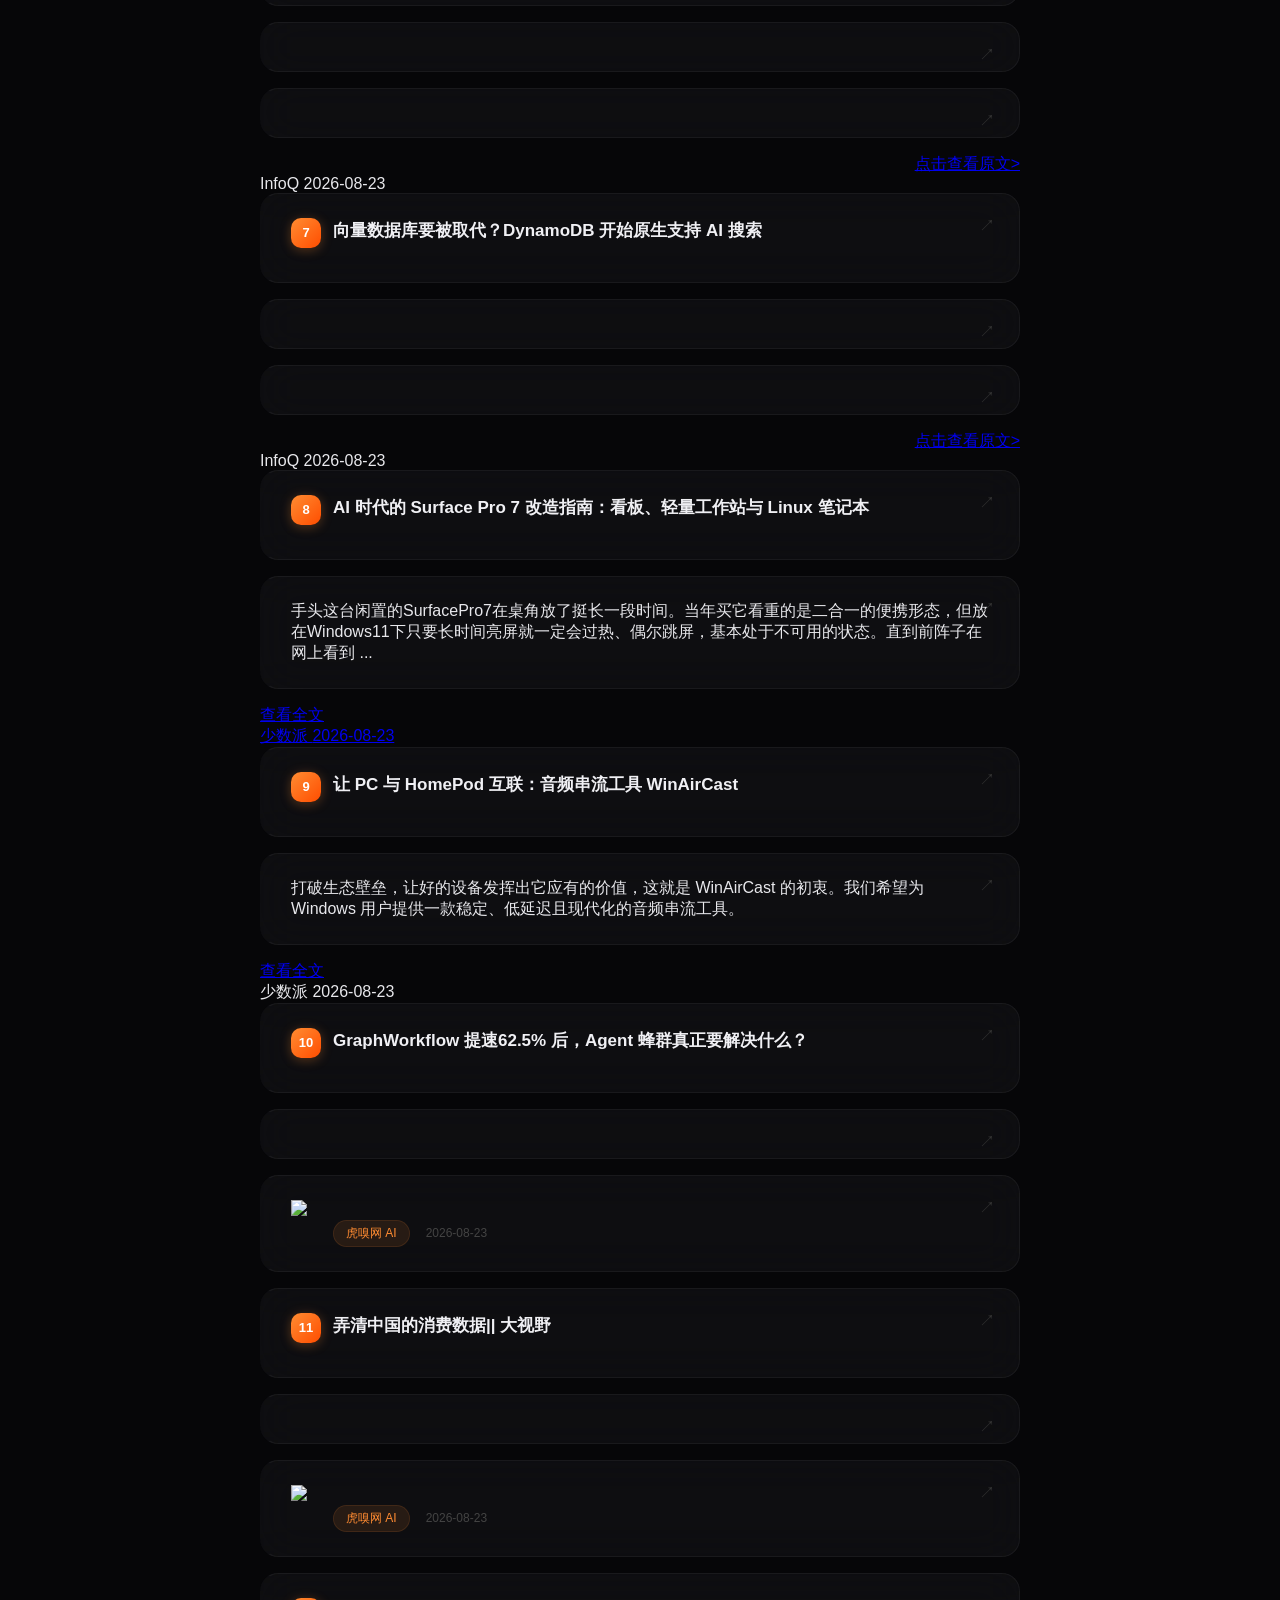
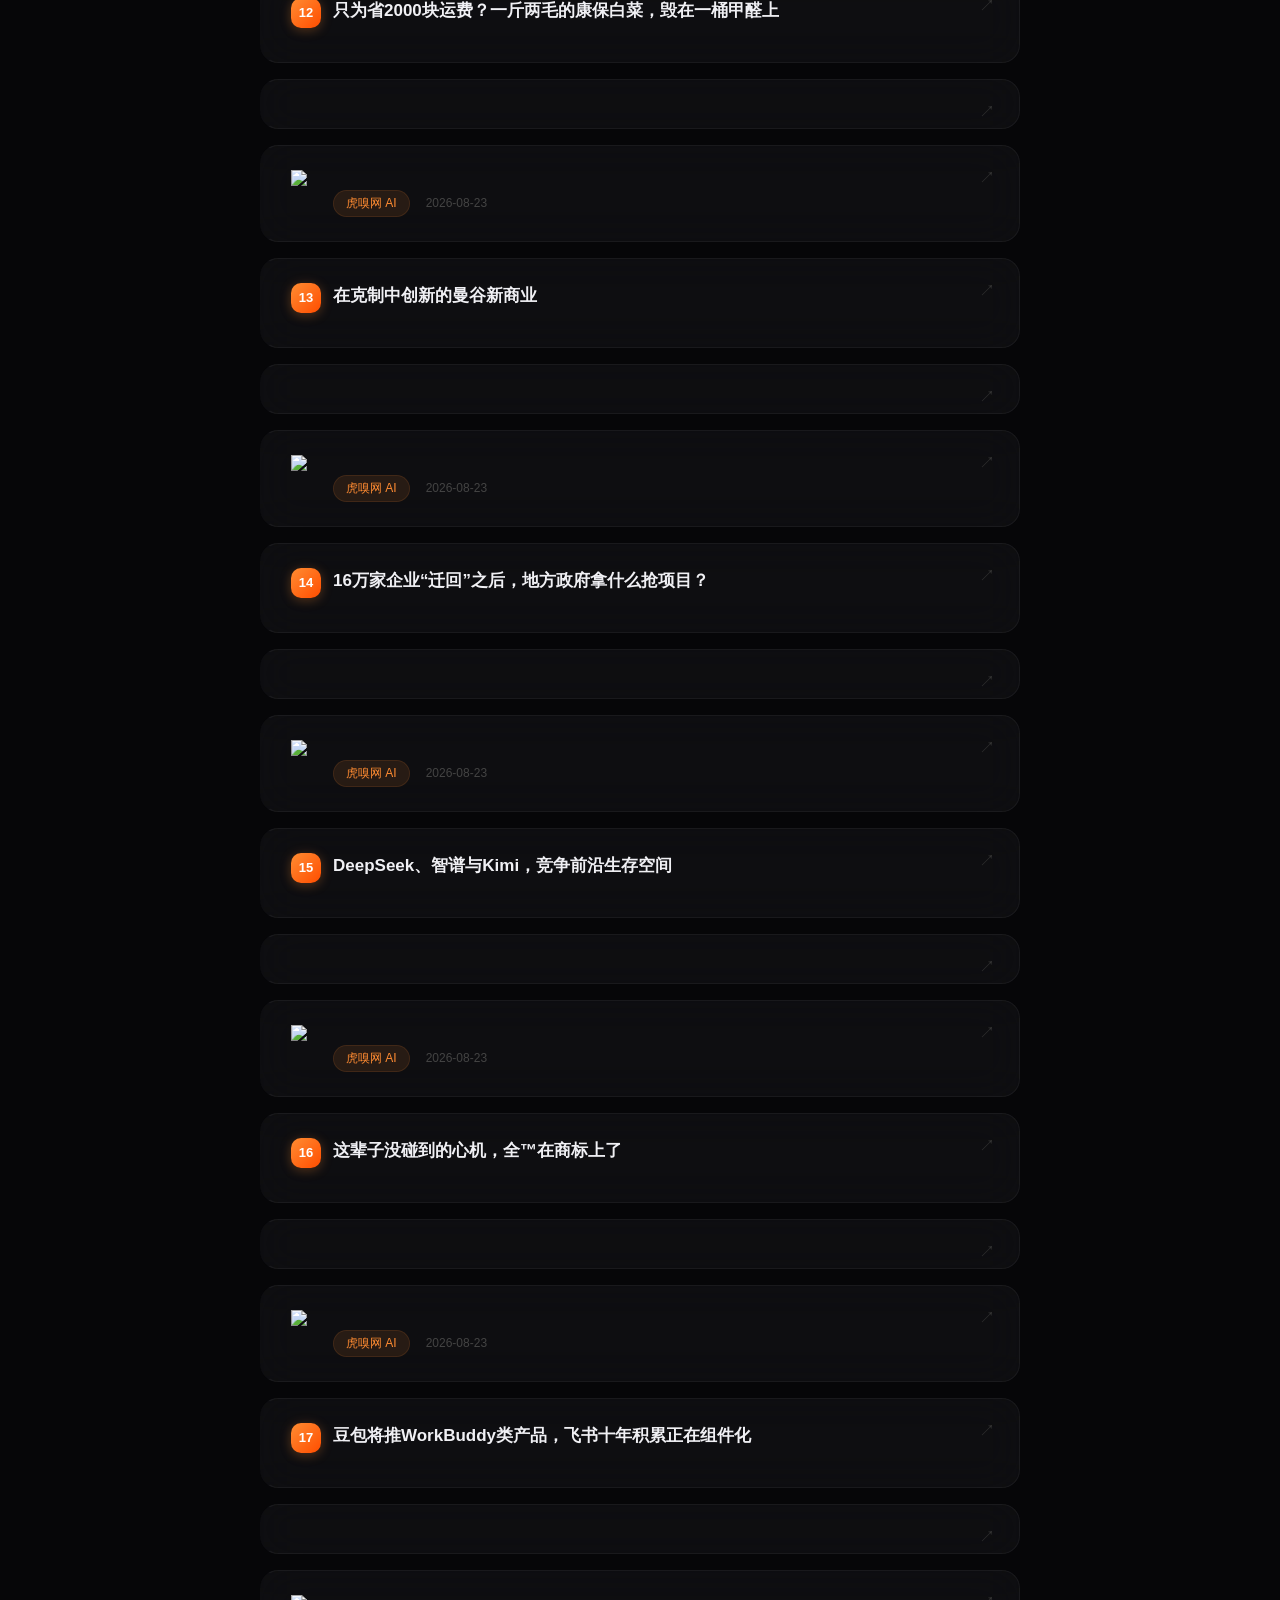
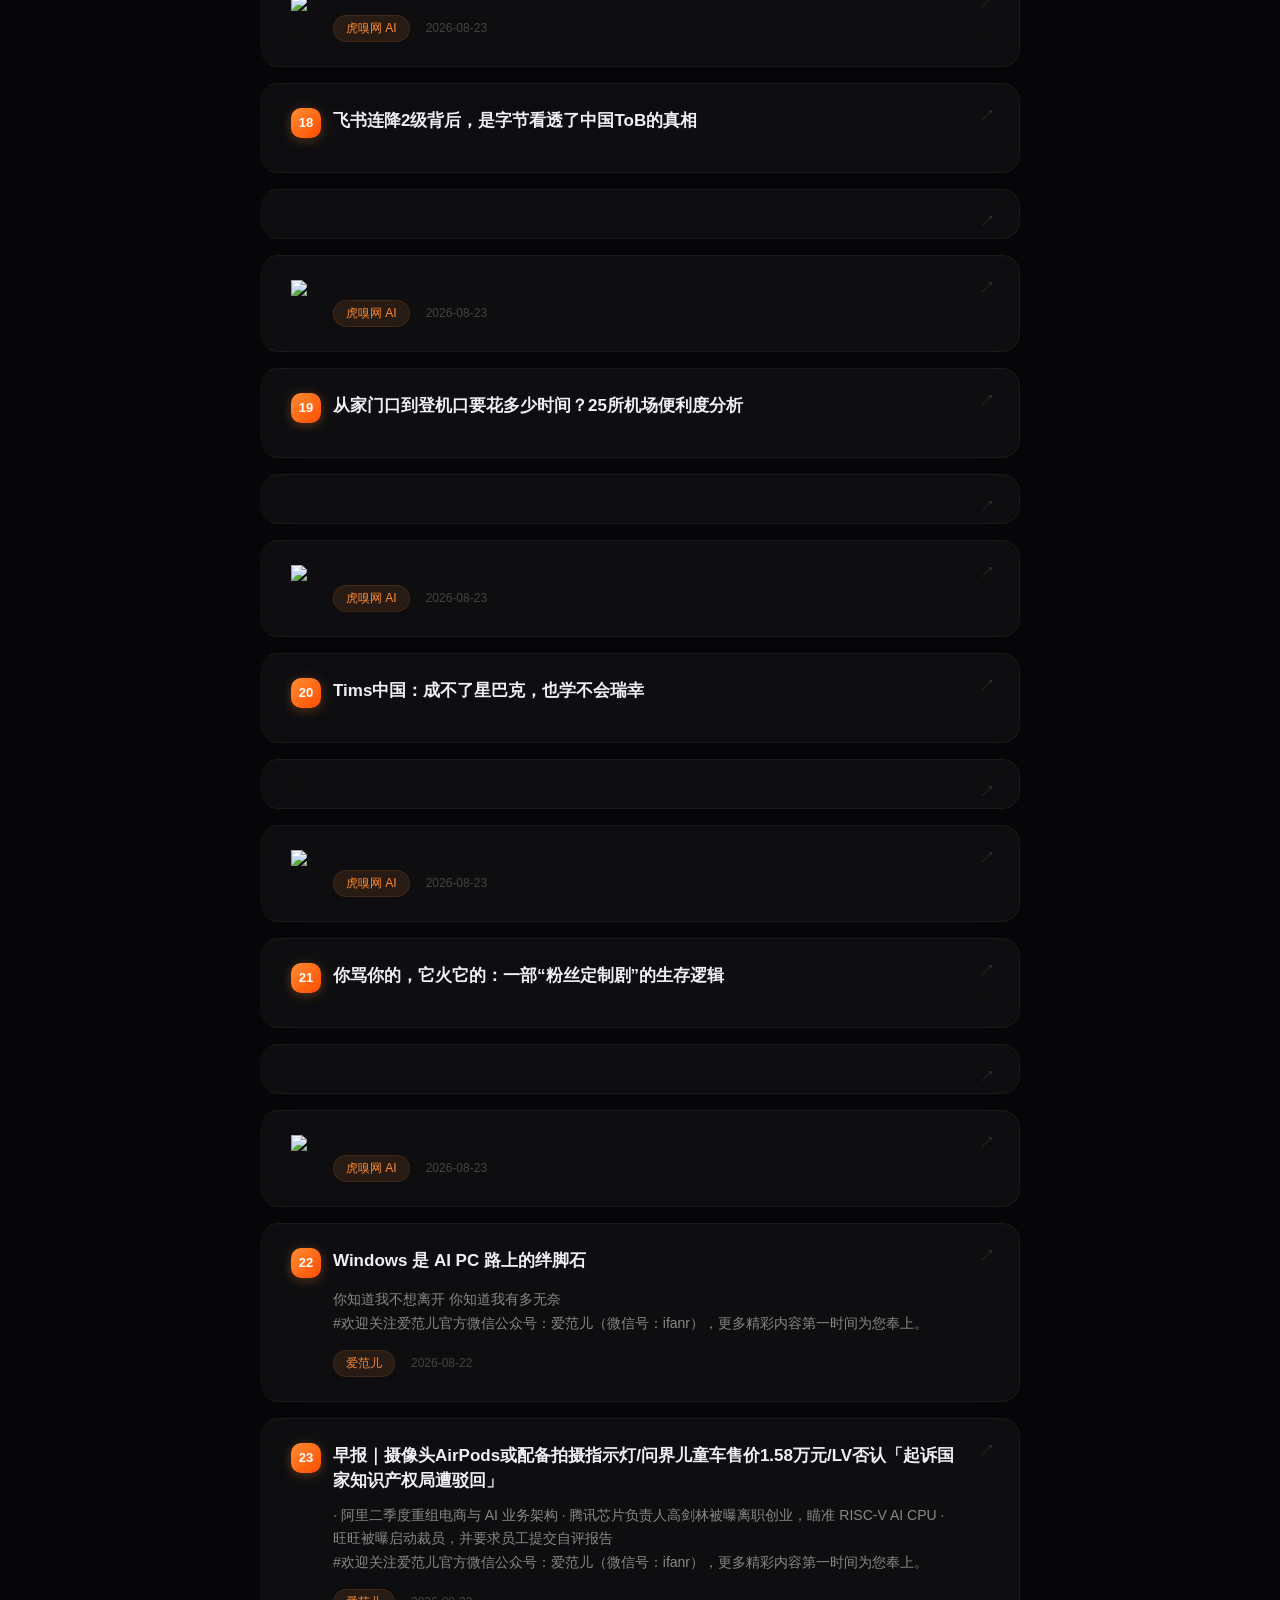
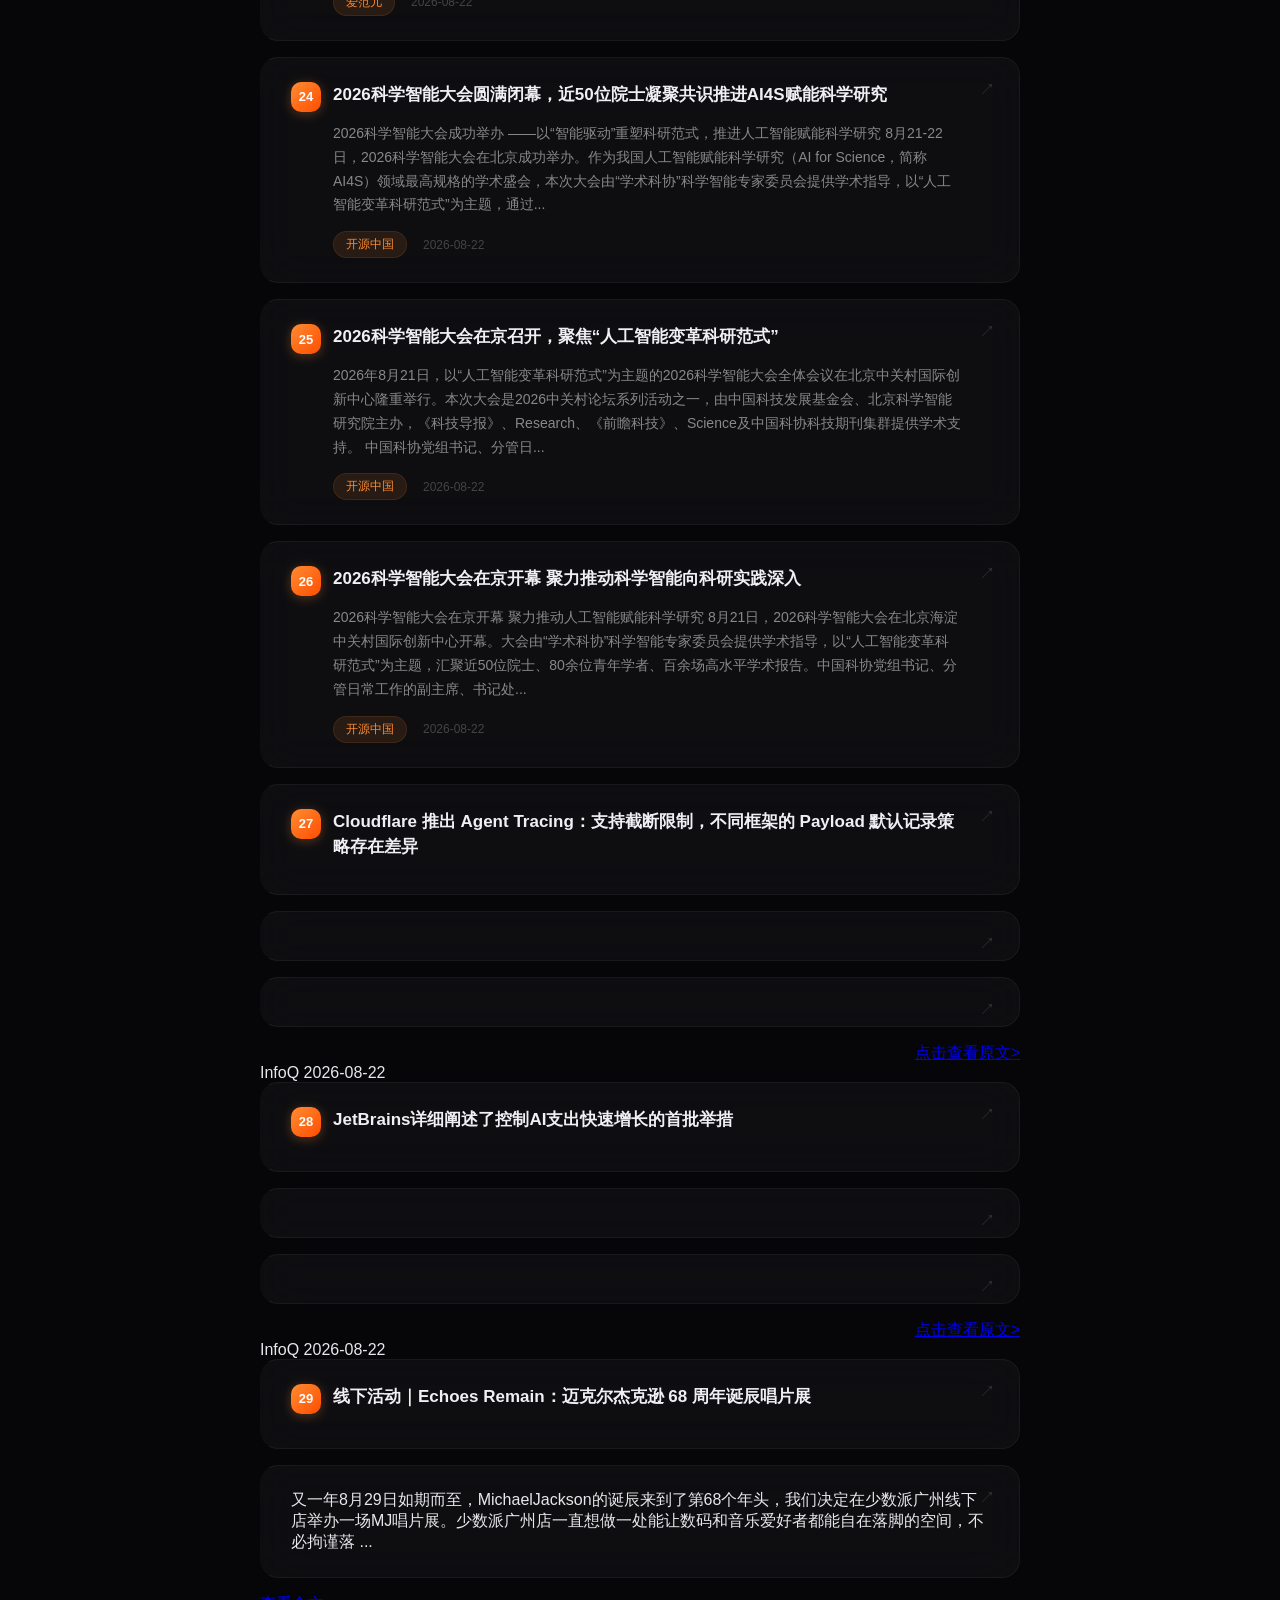
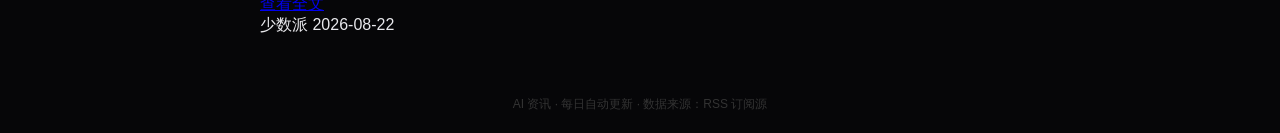
==== commit d286cdcf: "auto: 每日新闻刷新 2026-08-23" ====
--- a/新闻项目/index.html
+++ b/新闻项目/index.html
@@ -339,161 +339,233 @@
 
   <!-- 统计条 -->
   <div class="stats-bar">
-    <div class="stat-item"><div class="num">30</div><div class="label">今日资讯</div></div>
+    <div class="stat-item"><div class="num">29</div><div class="label">今日资讯</div></div>
     <div class="stat-item"><div class="num">11</div><div class="label">数据来源</div></div>
-    <div class="stat-item"><div class="num">12:00</div><div class="label">实时更新</div></div>
+    <div class="stat-item"><div class="num">18:00</div><div class="label">实时更新</div></div>
   </div>
 
   <!-- 资讯列表 -->
   <div class="news-list">
     
-    <a class="card" href="https://www.ithome.com/0/993/263.htm" target="_blank" rel="noopener noreferrer" title="点击查看详情">
+    <a class="card" href="https://www.ithome.com/0/993/316.htm" target="_blank" rel="noopener noreferrer" title="点击查看详情">
       <div class="card-header">
         <div class="index">1</div>
-        <div class="title">美国多地官员因 AI 数据中心项目遭死亡威胁与枪击</div>
-      </div>
-      <div class="summary"><p data-vmark="42de">IT之家 8 月 23 日消息，据科技媒体 Tom's Hardware 今天报道，美国密歇根州马歇尔市官员于 8 月 3 日下发 AI 数据中心建设暂停令，为期一年。然而仅仅过了 10 天，该市议员就收到了死亡威胁。</p><p data-vmark="b924">马歇尔市长斯科特 · 沃尔弗斯伯格（Scott Wolfersberger）近期透露，<s</div>
+        <div class="title">揭秘苹果摄像头版 AirPods 为何泄露：可能是测试新功能时合并错误</div>
+      </div>
+      <div class="summary"><p data-vmark="b7f2">IT之家 8 月 23 日消息，苹果在 8 月 17 日发布 macOS Tahoe 26.7 RC 时，意外泄露了摄像头版 AirPods 的演示视频。除了耳机惨遭曝光以外，这个系统还包含了 Home Hub 家庭中枢等大量未公布产品信息。</p><p data-vmark="6d0f">据彭博社报道，本次泄露并不是内鬼曝光或黑客入侵，仅仅只是一次人为失</div>
       <div class="meta">
         <span class="source">IT之家</span>
         <span class="time">2026-08-23</span>
       </div>
     </a>
     
-    <a class="card" href="https://www.ithome.com/0/993/262.htm" target="_blank" rel="noopener noreferrer" title="点击查看详情">
+    <a class="card" href="https://www.ithome.com/0/993/310.htm" target="_blank" rel="noopener noreferrer" title="点击查看详情">
       <div class="card-header">
         <div class="index">2</div>
-        <div class="title">2 分 30 秒完赛，荣耀机器人“闪电”打破 1500 米人类世界纪录</div>
-      </div>
-      <div class="summary"><p data-vmark="d80c">IT之家 8 月 23 日消息，今天（23 日）晚间，荣耀手机官微宣布，在第二届世界人形机器人运动会 1500 米大型组项目决赛中，荣耀机器人“闪电”<strong>以 2 分 30 秒的成绩完赛</strong>，打破 1500 米人类世界纪录。</p><p style="text-align: center;" data-vmark="8438"><i</div>
+        <div class="title">2 分 21 秒 63，天卓队使用天工 Ultra 夺得人形机器人 1500 米冠军</div>
+      </div>
+      <div class="summary"><p data-vmark="767b">IT之家 8 月 23 日消息，据央视新闻报道，第二届世界人形机器人运动会昨天（8 月 22 日）在国家速滑馆开幕。今天（8 月 23 日），1500 米决赛鸣枪开跑，共 34 支队伍参赛。</p><p style="text-align: center;" data-vmark="33da"><img src="https://img.ithome.co</div>
       <div class="meta">
         <span class="source">IT之家</span>
         <span class="time">2026-08-23</span>
       </div>
     </a>
     
-    <a class="card" href="https://www.ithome.com/0/993/260.htm" target="_blank" rel="noopener noreferrer" title="点击查看详情">
+    <a class="card" href="https://www.ithome.com/0/993/309.htm" target="_blank" rel="noopener noreferrer" title="点击查看详情">
       <div class="card-header">
         <div class="index">3</div>
-        <div class="title">挪威呼吁校园内禁止使用 AI 眼镜</div>
-      </div>
-      <div class="summary"><p data-vmark="93f4">IT之家 8 月 23 日消息，据 CCTV 国际时讯援引挪威广播公司报道，挪威负责中小学教育及幼教事务的大臣卡丽 · 内萨 · 诺尔敦当地时间 8 月 22 日呼吁，挪威各地方政府和学校应通过学校规章制度，<strong>禁止在校园内使用 AI 眼镜</strong>。</p><p data-vmark="16d6">据悉，挪威政府目前限制在学校场景下使</div>
+        <div class="title">加州伯克利数学教授撰文批评学生基础差，却被抓包“用 AI 写的”</div>
+      </div>
+      <div class="summary"><p data-vmark="6faf" style="text-align: left;">IT之家 8 月 23 日消息，据英国《卫报》20 日报道，加州大学伯克利分校数学教授兹韦兹德利娜 · 斯坦科娃日前在《旧金山标准报》撰文批评部分学生存在“严重”的数学基础缺失，却又承认文章本身曾借助 AI 编辑，由此引发争议。</p><p data-vmark="08b6" style="text-al</div>
       <div class="meta">
         <span class="source">IT之家</span>
         <span class="time">2026-08-23</span>
       </div>
     </a>
     
-    <a class="card" href="https://www.ithome.com/0/993/258.htm" target="_blank" rel="noopener noreferrer" title="点击查看详情">
+    <a class="card" href="https://www.ithome.com/0/993/305.htm" target="_blank" rel="noopener noreferrer" title="点击查看详情">
       <div class="card-header">
         <div class="index">4</div>
-        <div class="title">诺亦腾机器人发布 HiPHI，开源 617.5 小时高精度人体运动数据</div>
-      </div>
-      <div class="summary"><p data-vmark="6226">IT之家 8 月 23 日消息，诺亦腾机器人在 2026 世界机器人大会期间发布 HiPHI，这是一套面向人形机器人学习、数字人，以及计算机图形学领域研究人员和工程师的高精度光学动作捕捉数据集。</p><p style="text-align: center;" data-vmark="d6fc"><img src="https://img.ithome.</div>
+        <div class="title">OpenAI 首席全球事务官勒汉恩：公众、企业要为 AI 网络攻击做好防御准备</div>
+      </div>
+      <div class="summary"><p data-vmark="5d2d" style="text-align: left;">IT之家 8 月 23 日消息，据英国《卫报》今天（23 日）报道，OpenAI 首席全球事务官克里斯 · 勒汉恩警告，前沿 AI 模型已经开始具备<strong>规划和发动复杂网络攻击</strong>的能力，公众和企业需要为 AI“持续不断”的网络攻击做好防御准备。</p><p data-vmark=</div>
       <div class="meta">
         <span class="source">IT之家</span>
         <span class="time">2026-08-23</span>
       </div>
     </a>
     
-    <a class="card" href="https://www.ithome.com/0/993/257.htm" target="_blank" rel="noopener noreferrer" title="点击查看详情">
+    <a class="card" href="https://www.ifanr.com/1676208?utm_source=rss&utm_medium=rss&utm_campaign=" target="_blank" rel="noopener noreferrer" title="点击查看详情">
       <div class="card-header">
         <div class="index">5</div>
-        <div class="title">因预约人数远超预期，《莱莎的炼金工房》衍生 AI 聊天游戏延期上线</div>
-      </div>
-      <div class="summary"><p data-vmark="415d">IT之家 8 月 23 日消息，据日媒 4Gamers 报道，由光荣特库摩游戏授权、SpiralAI 开发的 AI 聊天游戏《RyzaChat:AI 与莱莎共同创造只属于你的盛夏梦幻故事》将延期上线。</p><p style="text-align: center;" data-vmark="d3af"><img src="https://img.itho</div>
-      <div class="meta">
-        <span class="source">IT之家</span>
-        <span class="time">2026-08-23</span>
-      </div>
-    </a>
-    
-    <a class="card" href="https://www.ithome.com/0/993/250.htm" target="_blank" rel="noopener noreferrer" title="点击查看详情">
+        <div class="title">AI 即将接管流量，而广告正在疯狂「末日反扑」</div>
+      </div>
+      <div class="summary">我们在腌臜的广告泥潭中，畅想着美好的 AGI 未来。<p>#欢迎关注爱范儿官方微信公众号：爱范儿（微信号：ifanr），更多精彩内容第一时间为您奉上。</p></div>
+      <div class="meta">
+        <span class="source">爱范儿</span>
+        <span class="time">2026-08-23</span>
+      </div>
+    </a>
+    
+    <a class="card" href="https://www.infoq.cn/article/cwj5Ikvhqu5mKH22zKsO?utm_source=rss&utm_medium=article" target="_blank" rel="noopener noreferrer" title="点击查看详情">
       <div class="card-header">
         <div class="index">6</div>
-        <div class="title">全球首款电容式全身电子皮肤发布，为仿生机器人提供类人全身触觉感知与智能交互能力</div>
-      </div>
-      <div class="summary"><p data-vmark="f7bc">IT之家 8 月 23 日消息，在 2026 世界机器人大会期间，汉威科技与卓益得联合发布全球首款电容式全身电子皮肤，为仿生机器人提供类人全身触觉感知与智能交互能力。</p><p style="text-align: center;" data-vmark="18dc"><img src="https://img.ithome.com/newsupload</div>
-      <div class="meta">
-        <span class="source">IT之家</span>
-        <span class="time">2026-08-23</span>
-      </div>
-    </a>
-    
-    <a class="card" href="https://www.ithome.com/0/993/248.htm" target="_blank" rel="noopener noreferrer" title="点击查看详情">
+        <div class="title">亚马逊云科技开源 Dogwood：给 AI 智能体的工具调用立规矩</div>
+      </div>
+      <div class="summary"><div align='right'><a href='https://www.infoq.cn/article/cwj5Ikvhqu5mKH22zKsO?utm_source=rss&utm_medium=article'>点击查看原文></a></div></div>
+      <div class="meta">
+        <span class="source">InfoQ</span>
+        <span class="time">2026-08-23</span>
+      </div>
+    </a>
+    
+    <a class="card" href="https://www.infoq.cn/article/9YicfQysexJdmx11xG4m?utm_source=rss&utm_medium=article" target="_blank" rel="noopener noreferrer" title="点击查看详情">
       <div class="card-header">
         <div class="index">7</div>
-        <div class="title">AI 机器人进厨房：橡鹿机器人全球首发三款烹饪机器人产品</div>
-      </div>
-      <div class="summary"><p data-vmark="bfca">IT之家 8 月 23 日消息，据新华网报道，橡鹿机器人今日在 2026 世界机器人大会全球首发三款新品：多模态烹饪 AI 基座 CookingMuse 厨启、3K 视觉 AI 炒菜机器人和具身烹饪机器人“现炒方舟”。</p><p style="text-align: center;" data-vmark="d274"><img src="https:/</div>
-      <div class="meta">
-        <span class="source">IT之家</span>
-        <span class="time">2026-08-23</span>
-      </div>
-    </a>
-    
-    <a class="card" href="https://www.ifanr.com/1676208?utm_source=rss&utm_medium=rss&utm_campaign=" target="_blank" rel="noopener noreferrer" title="点击查看详情">
+        <div class="title">向量数据库要被取代？DynamoDB 开始原生支持 AI 搜索</div>
+      </div>
+      <div class="summary"><div align='right'><a href='https://www.infoq.cn/article/9YicfQysexJdmx11xG4m?utm_source=rss&utm_medium=article'>点击查看原文></a></div></div>
+      <div class="meta">
+        <span class="source">InfoQ</span>
+        <span class="time">2026-08-23</span>
+      </div>
+    </a>
+    
+    <a class="card" href="https://sspai.com/prime/story/surface-pro-7-linux-ai-dashboard" target="_blank" rel="noopener noreferrer" title="点击查看详情">
       <div class="card-header">
         <div class="index">8</div>
-        <div class="title">AI 即将接管流量，而广告正在疯狂「末日反扑」</div>
-      </div>
-      <div class="summary">我们在腌臜的广告泥潭中，畅想着美好的 AGI 未来。<p>#欢迎关注爱范儿官方微信公众号：爱范儿（微信号：ifanr），更多精彩内容第一时间为您奉上。</p></div>
-      <div class="meta">
-        <span class="source">爱范儿</span>
-        <span class="time">2026-08-23</span>
-      </div>
-    </a>
-    
-    <a class="card" href="https://www.infoq.cn/article/cwj5Ikvhqu5mKH22zKsO?utm_source=rss&utm_medium=article" target="_blank" rel="noopener noreferrer" title="点击查看详情">
+        <div class="title">AI 时代的 Surface Pro 7 改造指南：看板、轻量工作站与 Linux 笔记本</div>
+      </div>
+      <div class="summary">手头这台闲置的SurfacePro7在桌角放了挺长一段时间。当年买它看重的是二合一的便携形态，但放在Windows11下只要长时间亮屏就一定会过热、偶尔跳屏，基本处于不可用的状态。直到前阵子在网上看到 ...<a href="https://sspai.com/prime/story/surface-pro-7-linux-ai-dashboard" target="_blank">查看全文</a</div>
+      <div class="meta">
+        <span class="source">少数派</span>
+        <span class="time">2026-08-23</span>
+      </div>
+    </a>
+    
+    <a class="card" href="https://sspai.com/post/113002" target="_blank" rel="noopener noreferrer" title="点击查看详情">
       <div class="card-header">
         <div class="index">9</div>
-        <div class="title">亚马逊云科技开源 Dogwood：给 AI 智能体的工具调用立规矩</div>
-      </div>
-      <div class="summary"><div align='right'><a href='https://www.infoq.cn/article/cwj5Ikvhqu5mKH22zKsO?utm_source=rss&utm_medium=article'>点击查看原文></a></div></div>
-      <div class="meta">
-        <span class="source">InfoQ</span>
-        <span class="time">2026-08-23</span>
-      </div>
-    </a>
-    
-    <a class="card" href="https://www.infoq.cn/article/9YicfQysexJdmx11xG4m?utm_source=rss&utm_medium=article" target="_blank" rel="noopener noreferrer" title="点击查看详情">
+        <div class="title">让 PC 与 HomePod 互联：音频串流工具 WinAirCast</div>
+      </div>
+      <div class="summary">打破生态壁垒，让好的设备发挥出它应有的价值，这就是 WinAirCast 的初衷。我们希望为 Windows 用户提供一款稳定、低延迟且现代化的音频串流工具。<a href="https://sspai.com/post/113002" target="_blank">查看全文</a></div>
+      <div class="meta">
+        <span class="source">少数派</span>
+        <span class="time">2026-08-23</span>
+      </div>
+    </a>
+    
+    <a class="card" href="https://www.huxiu.com/article/4885324.html" target="_blank" rel="noopener noreferrer" title="点击查看详情">
       <div class="card-header">
         <div class="index">10</div>
-        <div class="title">向量数据库要被取代？DynamoDB 开始原生支持 AI 搜索</div>
-      </div>
-      <div class="summary"><div align='right'><a href='https://www.infoq.cn/article/9YicfQysexJdmx11xG4m?utm_source=rss&utm_medium=article'>点击查看原文></a></div></div>
-      <div class="meta">
-        <span class="source">InfoQ</span>
-        <span class="time">2026-08-23</span>
-      </div>
-    </a>
-    
-    <a class="card" href="https://sspai.com/prime/story/surface-pro-7-linux-ai-dashboard" target="_blank" rel="noopener noreferrer" title="点击查看详情">
+        <div class="title">GraphWorkflow 提速62.5% 后，Agent 蜂群真正要解决什么？</div>
+      </div>
+      <div class="summary"><figure><img src="https://img.huxiucdn.com/ai/ai-general-cover/202608/24/32951-prod-db-general-1-1787505446596.png?imageView2/1/w/1440/h/810/|imageMogr2/strip/interlace/1/quality/85/format/png" referr</div>
+      <div class="meta">
+        <span class="source">虎嗅网 AI </span>
+        <span class="time">2026-08-23</span>
+      </div>
+    </a>
+    
+    <a class="card" href="https://www.huxiu.com/article/4885321.html" target="_blank" rel="noopener noreferrer" title="点击查看详情">
       <div class="card-header">
         <div class="index">11</div>
-        <div class="title">AI 时代的 Surface Pro 7 改造指南：看板、轻量工作站与 Linux 笔记本</div>
-      </div>
-      <div class="summary">手头这台闲置的SurfacePro7在桌角放了挺长一段时间。当年买它看重的是二合一的便携形态，但放在Windows11下只要长时间亮屏就一定会过热、偶尔跳屏，基本处于不可用的状态。直到前阵子在网上看到 ...<a href="https://sspai.com/prime/story/surface-pro-7-linux-ai-dashboard" target="_blank">查看全文</a</div>
-      <div class="meta">
-        <span class="source">少数派</span>
-        <span class="time">2026-08-23</span>
-      </div>
-    </a>
-    
-    <a class="card" href="https://sspai.com/post/113002" target="_blank" rel="noopener noreferrer" title="点击查看详情">
+        <div class="title">弄清中国的消费数据|| 大视野</div>
+      </div>
+      <div class="summary"><figure><img src="https://img.huxiucdn.com/ai/ai-general-cover/202608/24/32950-prod-db-general-1-1787501267115.png?imageView2/1/w/1440/h/810/|imageMogr2/strip/interlace/1/quality/85/format/png" referr</div>
+      <div class="meta">
+        <span class="source">虎嗅网 AI </span>
+        <span class="time">2026-08-23</span>
+      </div>
+    </a>
+    
+    <a class="card" href="https://www.huxiu.com/article/4885320.html" target="_blank" rel="noopener noreferrer" title="点击查看详情">
       <div class="card-header">
         <div class="index">12</div>
-        <div class="title">让 PC 与 HomePod 互联：音频串流工具 WinAirCast</div>
-      </div>
-      <div class="summary">打破生态壁垒，让好的设备发挥出它应有的价值，这就是 WinAirCast 的初衷。我们希望为 Windows 用户提供一款稳定、低延迟且现代化的音频串流工具。<a href="https://sspai.com/post/113002" target="_blank">查看全文</a></div>
-      <div class="meta">
-        <span class="source">少数派</span>
+        <div class="title">只为省2000块运费？一斤两毛的康保白菜，毁在一桶甲醛上</div>
+      </div>
+      <div class="summary"><figure><img src="https://img.huxiucdn.com/ai/ai-general-cover/202608/23/32949-prod-kl-general-1-1787500755076.png?imageView2/1/w/1440/h/810/|imageMogr2/strip/interlace/1/quality/85/format/png" referr</div>
+      <div class="meta">
+        <span class="source">虎嗅网 AI </span>
+        <span class="time">2026-08-23</span>
+      </div>
+    </a>
+    
+    <a class="card" href="https://www.huxiu.com/article/4885319.html" target="_blank" rel="noopener noreferrer" title="点击查看详情">
+      <div class="card-header">
+        <div class="index">13</div>
+        <div class="title">在克制中创新的曼谷新商业</div>
+      </div>
+      <div class="summary"><figure><img src="https://img.huxiucdn.com/ai/ai-general-cover/202608/23/32948-prod-nb2ep-general-1-1787500584123.png?imageView2/1/w/1440/h/810/|imageMogr2/strip/interlace/1/quality/85/format/png" ref</div>
+      <div class="meta">
+        <span class="source">虎嗅网 AI </span>
+        <span class="time">2026-08-23</span>
+      </div>
+    </a>
+    
+    <a class="card" href="https://www.huxiu.com/article/4885318.html" target="_blank" rel="noopener noreferrer" title="点击查看详情">
+      <div class="card-header">
+        <div class="index">14</div>
+        <div class="title">16万家企业“迁回”之后，地方政府拿什么抢项目？</div>
+      </div>
+      <div class="summary"><figure><img src="https://img.huxiucdn.com/ai/ai-general-cover/202608/23/32947-prod-nb2ep-general-1-1787499817883.png?imageView2/1/w/1440/h/810/|imageMogr2/strip/interlace/1/quality/85/format/png" ref</div>
+      <div class="meta">
+        <span class="source">虎嗅网 AI </span>
+        <span class="time">2026-08-23</span>
+      </div>
+    </a>
+    
+    <a class="card" href="https://www.huxiu.com/article/4885316.html" target="_blank" rel="noopener noreferrer" title="点击查看详情">
+      <div class="card-header">
+        <div class="index">15</div>
+        <div class="title">DeepSeek、智谱与Kimi，竞争前沿生存空间</div>
+      </div>
+      <div class="summary"><figure><img src="https://img.huxiucdn.com/ai/ai-general-cover/202608/23/32946-prod-kl-general-1-1787496929137.png?imageView2/1/w/1440/h/810/|imageMogr2/strip/interlace/1/quality/85/format/png" referr</div>
+      <div class="meta">
+        <span class="source">虎嗅网 AI </span>
+        <span class="time">2026-08-23</span>
+      </div>
+    </a>
+    
+    <a class="card" href="https://www.huxiu.com/article/4885313.html" target="_blank" rel="noopener noreferrer" title="点击查看详情">
+      <div class="card-header">
+        <div class="index">16</div>
+        <div class="title">这辈子没碰到的心机，全™在商标上了</div>
+      </div>
+      <div class="summary"><figure><img src="https://img.huxiucdn.com/ai/ai-general-cover/202608/23/32945-prod-db-general-1-1787494287600.png?imageView2/1/w/1440/h/810/|imageMogr2/strip/interlace/1/quality/85/format/png" referr</div>
+      <div class="meta">
+        <span class="source">虎嗅网 AI </span>
+        <span class="time">2026-08-23</span>
+      </div>
+    </a>
+    
+    <a class="card" href="https://www.huxiu.com/article/4885311.html" target="_blank" rel="noopener noreferrer" title="点击查看详情">
+      <div class="card-header">
+        <div class="index">17</div>
+        <div class="title">豆包将推WorkBuddy类产品，飞书十年积累正在组件化</div>
+      </div>
+      <div class="summary"><figure><img src="https://img.huxiucdn.com/ai/ai-general-cover/202608/23/32944-prod-nb2ep-general-1-1787492304794.png?imageView2/1/w/1440/h/810/|imageMogr2/strip/interlace/1/quality/85/format/png" ref</div>
+      <div class="meta">
+        <span class="source">虎嗅网 AI </span>
+        <span class="time">2026-08-23</span>
+      </div>
+    </a>
+    
+    <a class="card" href="https://www.huxiu.com/article/4885302.html" target="_blank" rel="noopener noreferrer" title="点击查看详情">
+      <div class="card-header">
+        <div class="index">18</div>
+        <div class="title">飞书连降2级背后，是字节看透了中国ToB的真相</div>
+      </div>
+      <div class="summary"><figure><img src="https://img.huxiucdn.com/ai/ai-general-cover/202608/23/32942-prod-nb2ep-general-1-1787490429951.png?imageView2/1/w/1440/h/810/|imageMogr2/strip/interlace/1/quality/85/format/png" ref</div>
+      <div class="meta">
+        <span class="source">虎嗅网 AI </span>
         <span class="time">2026-08-23</span>
       </div>
     </a>
     
     <a class="card" href="https://www.huxiu.com/article/4885298.html" target="_blank" rel="noopener noreferrer" title="点击查看详情">
       <div class="card-header">
-        <div class="index">13</div>
+        <div class="index">19</div>
         <div class="title">从家门口到登机口要花多少时间？25所机场便利度分析</div>
       </div>
       <div class="summary"><figure><img src="https://img.huxiucdn.com/ai/ai-general-cover/202608/23/32941-prod-db-general-1-1787486985414.png?imageView2/1/w/1440/h/810/|imageMogr2/strip/interlace/1/quality/85/format/png" referr</div>
@@ -505,7 +577,7 @@
     
     <a class="card" href="https://www.huxiu.com/article/4885293.html" target="_blank" rel="noopener noreferrer" title="点击查看详情">
       <div class="card-header">
-        <div class="index">14</div>
+        <div class="index">20</div>
         <div class="title">Tims中国：成不了星巴克，也学不会瑞幸</div>
       </div>
       <div class="summary"><figure><img src="https://img.huxiucdn.com/ai/ai-general-cover/202608/23/32939-prod-db-general-1-1787483229818.png?imageView2/1/w/1440/h/810/|imageMogr2/strip/interlace/1/quality/85/format/png" referr</div>
@@ -517,7 +589,7 @@
     
     <a class="card" href="https://www.huxiu.com/article/4885286.html" target="_blank" rel="noopener noreferrer" title="点击查看详情">
       <div class="card-header">
-        <div class="index">15</div>
+        <div class="index">21</div>
         <div class="title">你骂你的，它火它的：一部“粉丝定制剧”的生存逻辑</div>
       </div>
       <div class="summary"><figure><img src="https://img.huxiucdn.com/ai/ai-general-cover/202608/23/32933-prod-kl-general-1-1787479845502.png?imageView2/1/w/1440/h/810/|imageMogr2/strip/interlace/1/quality/85/format/png" referr</div>
@@ -527,105 +599,9 @@
       </div>
     </a>
     
-    <a class="card" href="https://www.huxiu.com/article/4885290.html" target="_blank" rel="noopener noreferrer" title="点击查看详情">
-      <div class="card-header">
-        <div class="index">16</div>
-        <div class="title">阿里开始卖股票了</div>
-      </div>
-      <div class="summary"><figure><img src="https://img.huxiucdn.com/ai/ai-general-cover/202608/23/32937-prod-nb2ep-general-1-1787482528702.png?imageView2/1/w/1440/h/810/|imageMogr2/strip/interlace/1/quality/85/format/png" ref</div>
-      <div class="meta">
-        <span class="source">虎嗅网 AI </span>
-        <span class="time">2026-08-23</span>
-      </div>
-    </a>
-    
-    <a class="card" href="https://www.huxiu.com/article/4885289.html" target="_blank" rel="noopener noreferrer" title="点击查看详情">
-      <div class="card-header">
-        <div class="index">17</div>
-        <div class="title">世界上最便宜的福利</div>
-      </div>
-      <div class="summary"><figure><img src="https://img.huxiucdn.com/ai/ai-general-cover/202608/23/32936-prod-nb2ep-general-1-1787480756148.png?imageView2/1/w/1440/h/810/|imageMogr2/strip/interlace/1/quality/85/format/png" ref</div>
-      <div class="meta">
-        <span class="source">虎嗅网 AI </span>
-        <span class="time">2026-08-23</span>
-      </div>
-    </a>
-    
-    <a class="card" href="https://www.huxiu.com/article/4885284.html" target="_blank" rel="noopener noreferrer" title="点击查看详情">
-      <div class="card-header">
-        <div class="index">18</div>
-        <div class="title">没落的批发市场，“曾经百万的转让费，再也回不去了”</div>
-      </div>
-      <div class="summary"><figure><img src="https://img.huxiucdn.com/ai/ai-general-cover/202608/23/32932-prod-nb2ep-general-1-1787479546385.png?imageView2/1/w/1440/h/810/|imageMogr2/strip/interlace/1/quality/85/format/png" ref</div>
-      <div class="meta">
-        <span class="source">虎嗅网 AI </span>
-        <span class="time">2026-08-23</span>
-      </div>
-    </a>
-    
-    <a class="card" href="https://www.huxiu.com/article/4885282.html" target="_blank" rel="noopener noreferrer" title="点击查看详情">
-      <div class="card-header">
-        <div class="index">19</div>
-        <div class="title">日租60元，被索赔10万，全季起诉小旅馆，老板苦言：大公司就不能先发个律师函吗？</div>
-      </div>
-      <div class="summary"><figure><img src="https://img.huxiucdn.com/ai/ai-general-cover/202608/23/32931-prod-nb2ep-general-1-1787478726407.png?imageView2/1/w/1440/h/810/|imageMogr2/strip/interlace/1/quality/85/format/png" ref</div>
-      <div class="meta">
-        <span class="source">虎嗅网 AI </span>
-        <span class="time">2026-08-23</span>
-      </div>
-    </a>
-    
-    <a class="card" href="https://www.huxiu.com/article/4885275.html" target="_blank" rel="noopener noreferrer" title="点击查看详情">
-      <div class="card-header">
-        <div class="index">20</div>
-        <div class="title">年轻人的网络社交，正在偷偷“鸽化”</div>
-      </div>
-      <div class="summary"><figure><img src="https://img.huxiucdn.com/ai/ai-general-cover/202608/23/32930-prod-nb2ep-general-1-1787476182070.png?imageView2/1/w/1440/h/810/|imageMogr2/strip/interlace/1/quality/85/format/png" ref</div>
-      <div class="meta">
-        <span class="source">虎嗅网 AI </span>
-        <span class="time">2026-08-23</span>
-      </div>
-    </a>
-    
-    <a class="card" href="https://www.huxiu.com/article/4885274.html" target="_blank" rel="noopener noreferrer" title="点击查看详情">
-      <div class="card-header">
-        <div class="index">21</div>
-        <div class="title">从小用AI 的一代，连青春期也要外包吗？</div>
-      </div>
-      <div class="summary"><figure><img src="https://img.huxiucdn.com/ai/ai-general-cover/202608/23/32929-prod-db-general-1-1787476071660.png?imageView2/1/w/1440/h/810/|imageMogr2/strip/interlace/1/quality/85/format/png" referr</div>
-      <div class="meta">
-        <span class="source">虎嗅网 AI </span>
-        <span class="time">2026-08-23</span>
-      </div>
-    </a>
-    
-    <a class="card" href="https://www.huxiu.com/article/4885260.html" target="_blank" rel="noopener noreferrer" title="点击查看详情">
+    <a class="card" href="https://www.ifanr.com/1676189?utm_source=rss&utm_medium=rss&utm_campaign=" target="_blank" rel="noopener noreferrer" title="点击查看详情">
       <div class="card-header">
         <div class="index">22</div>
-        <div class="title">两女孩买三座放零食，该骂的其实是藏在人背后的那个东西</div>
-      </div>
-      <div class="summary"><figure><img src="https://img.huxiucdn.com/ai/ai-general-cover/202608/23/32923-prod-kl-general-1-1787469177612.png?imageView2/1/w/1440/h/810/|imageMogr2/strip/interlace/1/quality/85/format/png" referr</div>
-      <div class="meta">
-        <span class="source">虎嗅网 AI </span>
-        <span class="time">2026-08-23</span>
-      </div>
-    </a>
-    
-    <a class="card" href="https://www.huxiu.com/article/4885265.html" target="_blank" rel="noopener noreferrer" title="点击查看详情">
-      <div class="card-header">
-        <div class="index">23</div>
-        <div class="title">机器人越来越便宜，高端会成新战场？</div>
-      </div>
-      <div class="summary"><figure><img src="https://img.huxiucdn.com/article/content/2026/08/23/154222315177.png?imageView2/1/w/1440/h/810/|imageMogr2/strip/interlace/1/quality/85/format/png" referrerpolicy="no-referrer"></fig</div>
-      <div class="meta">
-        <span class="source">虎嗅网 AI </span>
-        <span class="time">2026-08-23</span>
-      </div>
-    </a>
-    
-    <a class="card" href="https://www.ifanr.com/1676189?utm_source=rss&utm_medium=rss&utm_campaign=" target="_blank" rel="noopener noreferrer" title="点击查看详情">
-      <div class="card-header">
-        <div class="index">24</div>
         <div class="title">Windows 是 AI PC 路上的绊脚石</div>
       </div>
       <div class="summary">你知道我不想离开
@@ -638,7 +614,7 @@
     
     <a class="card" href="https://www.ifanr.com/1676129?utm_source=rss&utm_medium=rss&utm_campaign=" target="_blank" rel="noopener noreferrer" title="点击查看详情">
       <div class="card-header">
-        <div class="index">25</div>
+        <div class="index">23</div>
         <div class="title">早报｜摄像头AirPods或配备拍摄指示灯/问界儿童车售价1.58万元/LV否认「起诉国家知识产权局遭驳回」</div>
       </div>
       <div class="summary">· 阿里二季度重组电商与 AI 业务架构
@@ -652,7 +628,7 @@
     
     <a class="card" href="https://www.oschina.net/news/502074" target="_blank" rel="noopener noreferrer" title="点击查看详情">
       <div class="card-header">
-        <div class="index">26</div>
+        <div class="index">24</div>
         <div class="title">2026科学智能大会圆满闭幕，近50位院士凝聚共识推进AI4S赋能科学研究</div>
       </div>
       <div class="summary">2026科学智能大会成功举办 ——以“智能驱动”重塑科研范式，推进人工智能赋能科学研究 8月21-22日，2026科学智能大会在北京成功举办。作为我国人工智能赋能科学研究（AI for Science，简称AI4S）领域最高规格的学术盛会，本次大会由“学术科协”科学智能专家委员会提供学术指导，以“人工智能变革科研范式”为主题，通过...</div>
@@ -664,7 +640,7 @@
     
     <a class="card" href="https://www.oschina.net/news/502071" target="_blank" rel="noopener noreferrer" title="点击查看详情">
       <div class="card-header">
-        <div class="index">27</div>
+        <div class="index">25</div>
         <div class="title">2026科学智能大会在京召开，聚焦“人工智能变革科研范式”</div>
       </div>
       <div class="summary">2026年8月21日，以“人工智能变革科研范式”为主题的2026科学智能大会全体会议在北京中关村国际创新中心隆重举行。本次大会是2026中关村论坛系列活动之一，由中国科技发展基金会、北京科学智能研究院主办，《科技导报》、Research、《前瞻科技》、Science及中国科协科技期刊集群提供学术支持。 中国科协党组书记、分管日...</div>
@@ -676,7 +652,7 @@
     
     <a class="card" href="https://www.oschina.net/news/502069" target="_blank" rel="noopener noreferrer" title="点击查看详情">
       <div class="card-header">
-        <div class="index">28</div>
+        <div class="index">26</div>
         <div class="title">2026科学智能大会在京开幕 聚力推动科学智能向科研实践深入</div>
       </div>
       <div class="summary">2026科学智能大会在京开幕 聚力推动人工智能赋能科学研究 8月21日，2026科学智能大会在北京海淀中关村国际创新中心开幕。大会由“学术科协”科学智能专家委员会提供学术指导，以“人工智能变革科研范式”为主题，汇聚近50位院士、80余位青年学者、百余场高水平学术报告。中国科协党组书记、分管日常工作的副主席、书记处...</div>
@@ -688,7 +664,7 @@
     
     <a class="card" href="https://www.infoq.cn/article/IBYDTeu3rse9tH3549wf?utm_source=rss&utm_medium=article" target="_blank" rel="noopener noreferrer" title="点击查看详情">
       <div class="card-header">
-        <div class="index">29</div>
+        <div class="index">27</div>
         <div class="title">Cloudflare 推出 Agent Tracing：支持截断限制，不同框架的 Payload 默认记录策略存在差异</div>
       </div>
       <div class="summary"><div align='right'><a href='https://www.infoq.cn/article/IBYDTeu3rse9tH3549wf?utm_source=rss&utm_medium=article'>点击查看原文></a></div></div>
@@ -700,12 +676,24 @@
     
     <a class="card" href="https://www.infoq.cn/article/CQhb4TOREpEZshtqWZMy?utm_source=rss&utm_medium=article" target="_blank" rel="noopener noreferrer" title="点击查看详情">
       <div class="card-header">
-        <div class="index">30</div>
+        <div class="index">28</div>
         <div class="title">JetBrains详细阐述了控制AI支出快速增长的首批举措</div>
       </div>
       <div class="summary"><div align='right'><a href='https://www.infoq.cn/article/CQhb4TOREpEZshtqWZMy?utm_source=rss&utm_medium=article'>点击查看原文></a></div></div>
       <div class="meta">
         <span class="source">InfoQ</span>
+        <span class="time">2026-08-22</span>
+      </div>
+    </a>
+    
+    <a class="card" href="https://sspai.com/post/113675" target="_blank" rel="noopener noreferrer" title="点击查看详情">
+      <div class="card-header">
+        <div class="index">29</div>
+        <div class="title">线下活动｜Echoes Remain：迈克尔杰克逊 68 周年诞辰唱片展</div>
+      </div>
+      <div class="summary">又一年8月29日如期而至，MichaelJackson的诞辰来到了第68个年头，我们决定在少数派广州线下店举办一场MJ唱片展。少数派广州店一直想做一处能让数码和音乐爱好者都能自在落脚的空间，不必拘谨落 ...<a href="https://sspai.com/post/113675" target="_blank">查看全文</a></div>
+      <div class="meta">
+        <span class="source">少数派</span>
         <span class="time">2026-08-22</span>
       </div>
     </a>
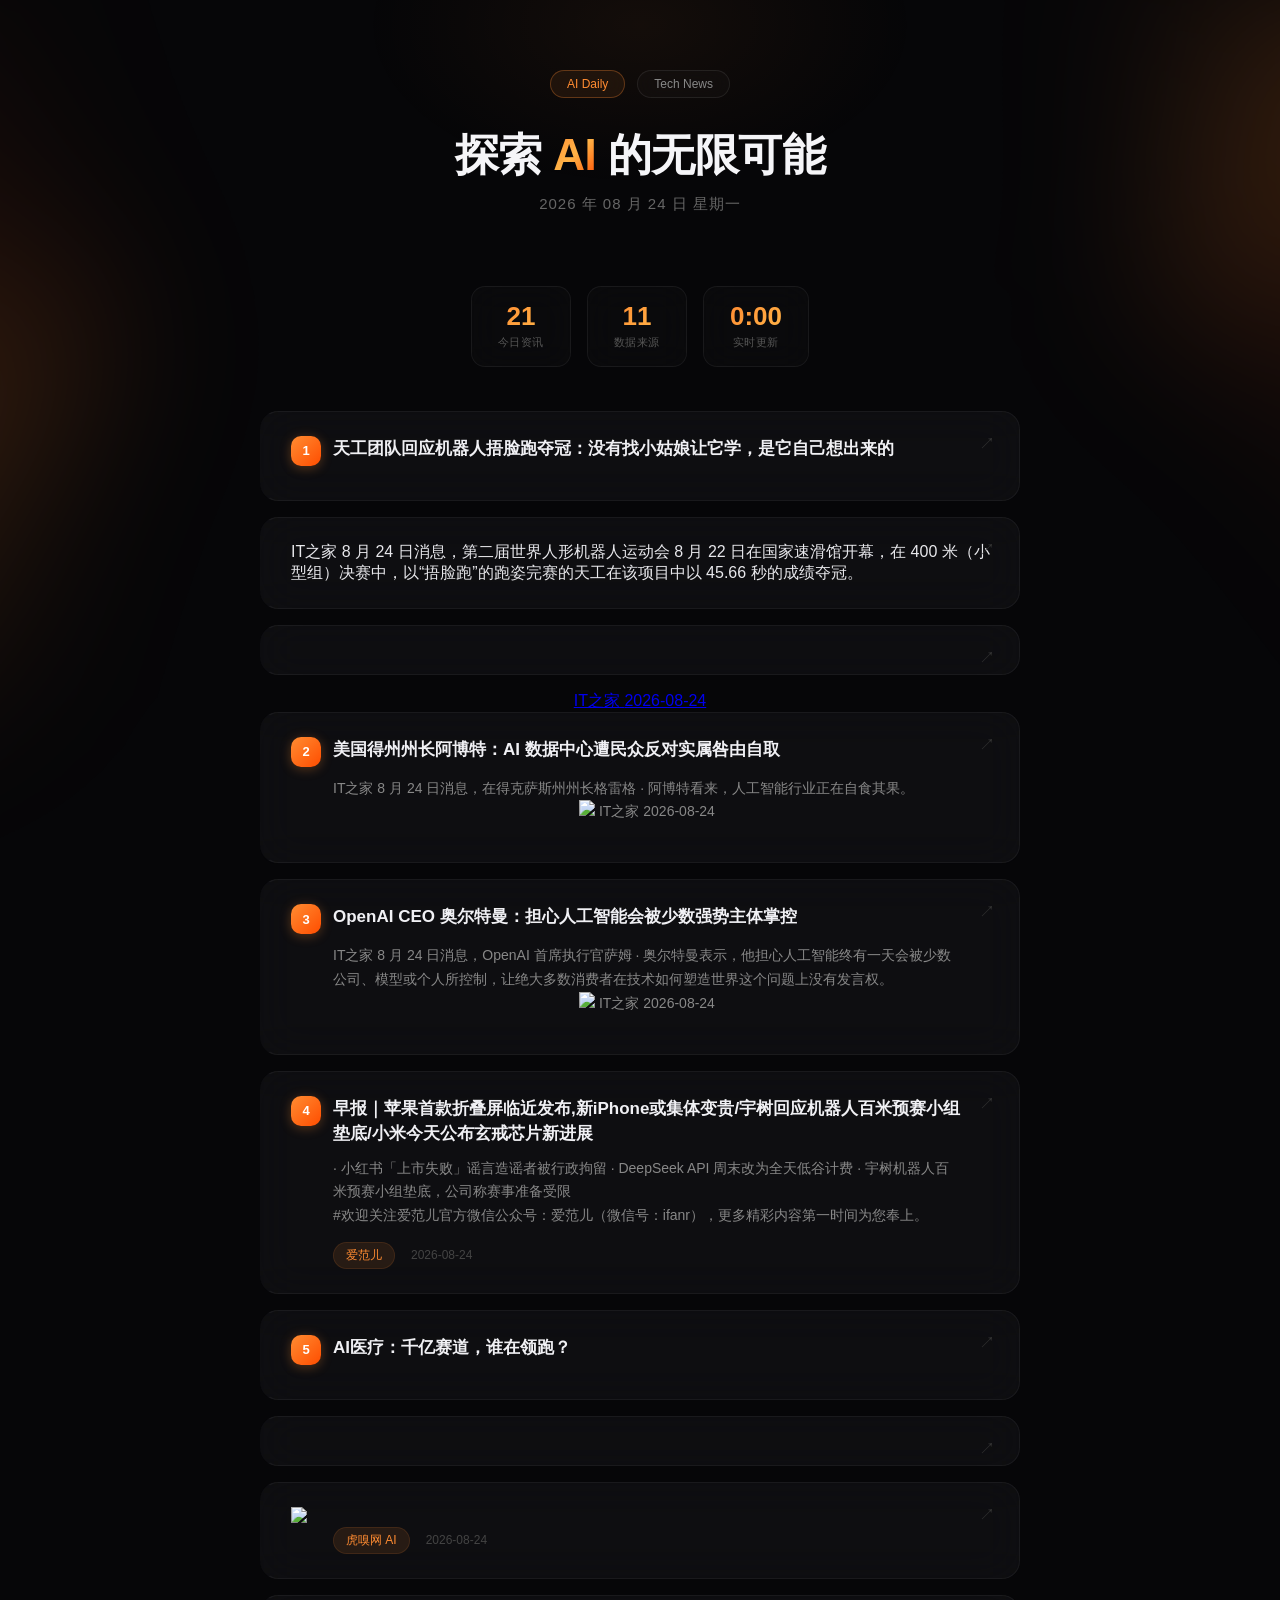
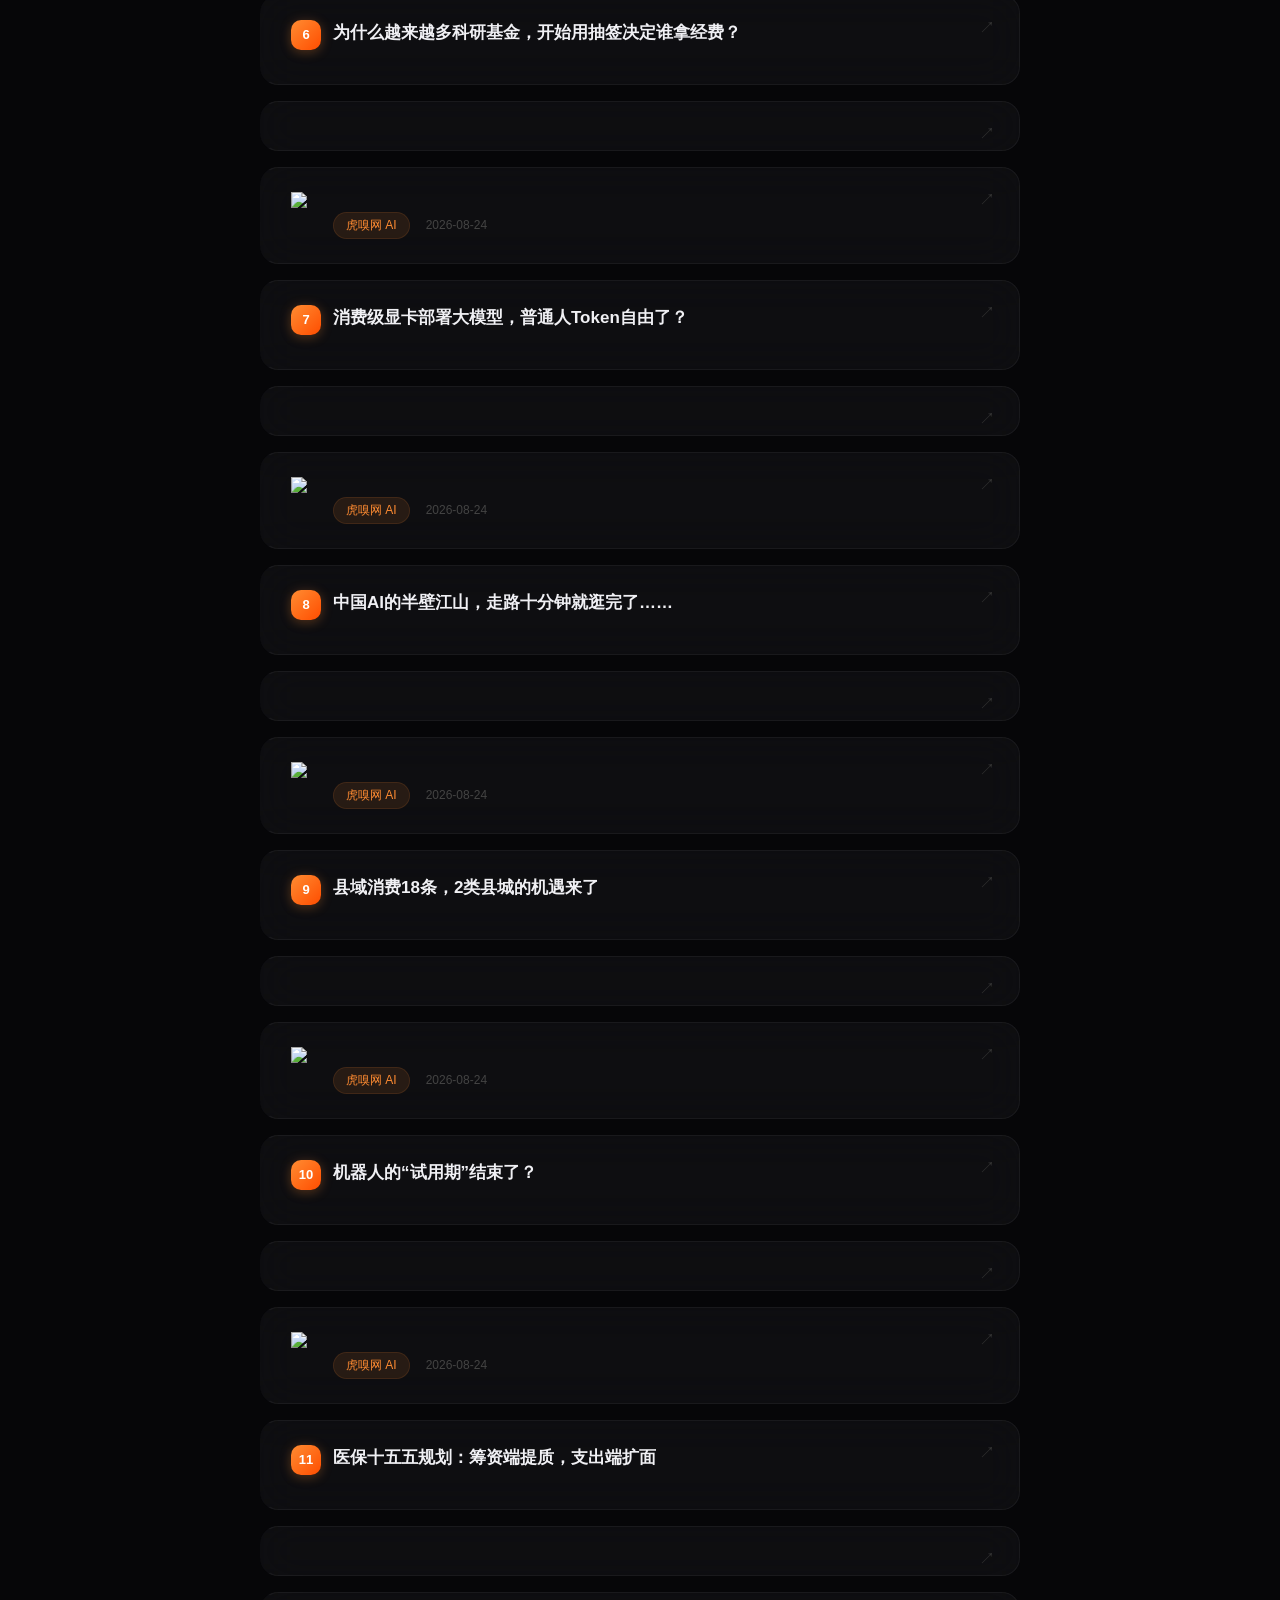
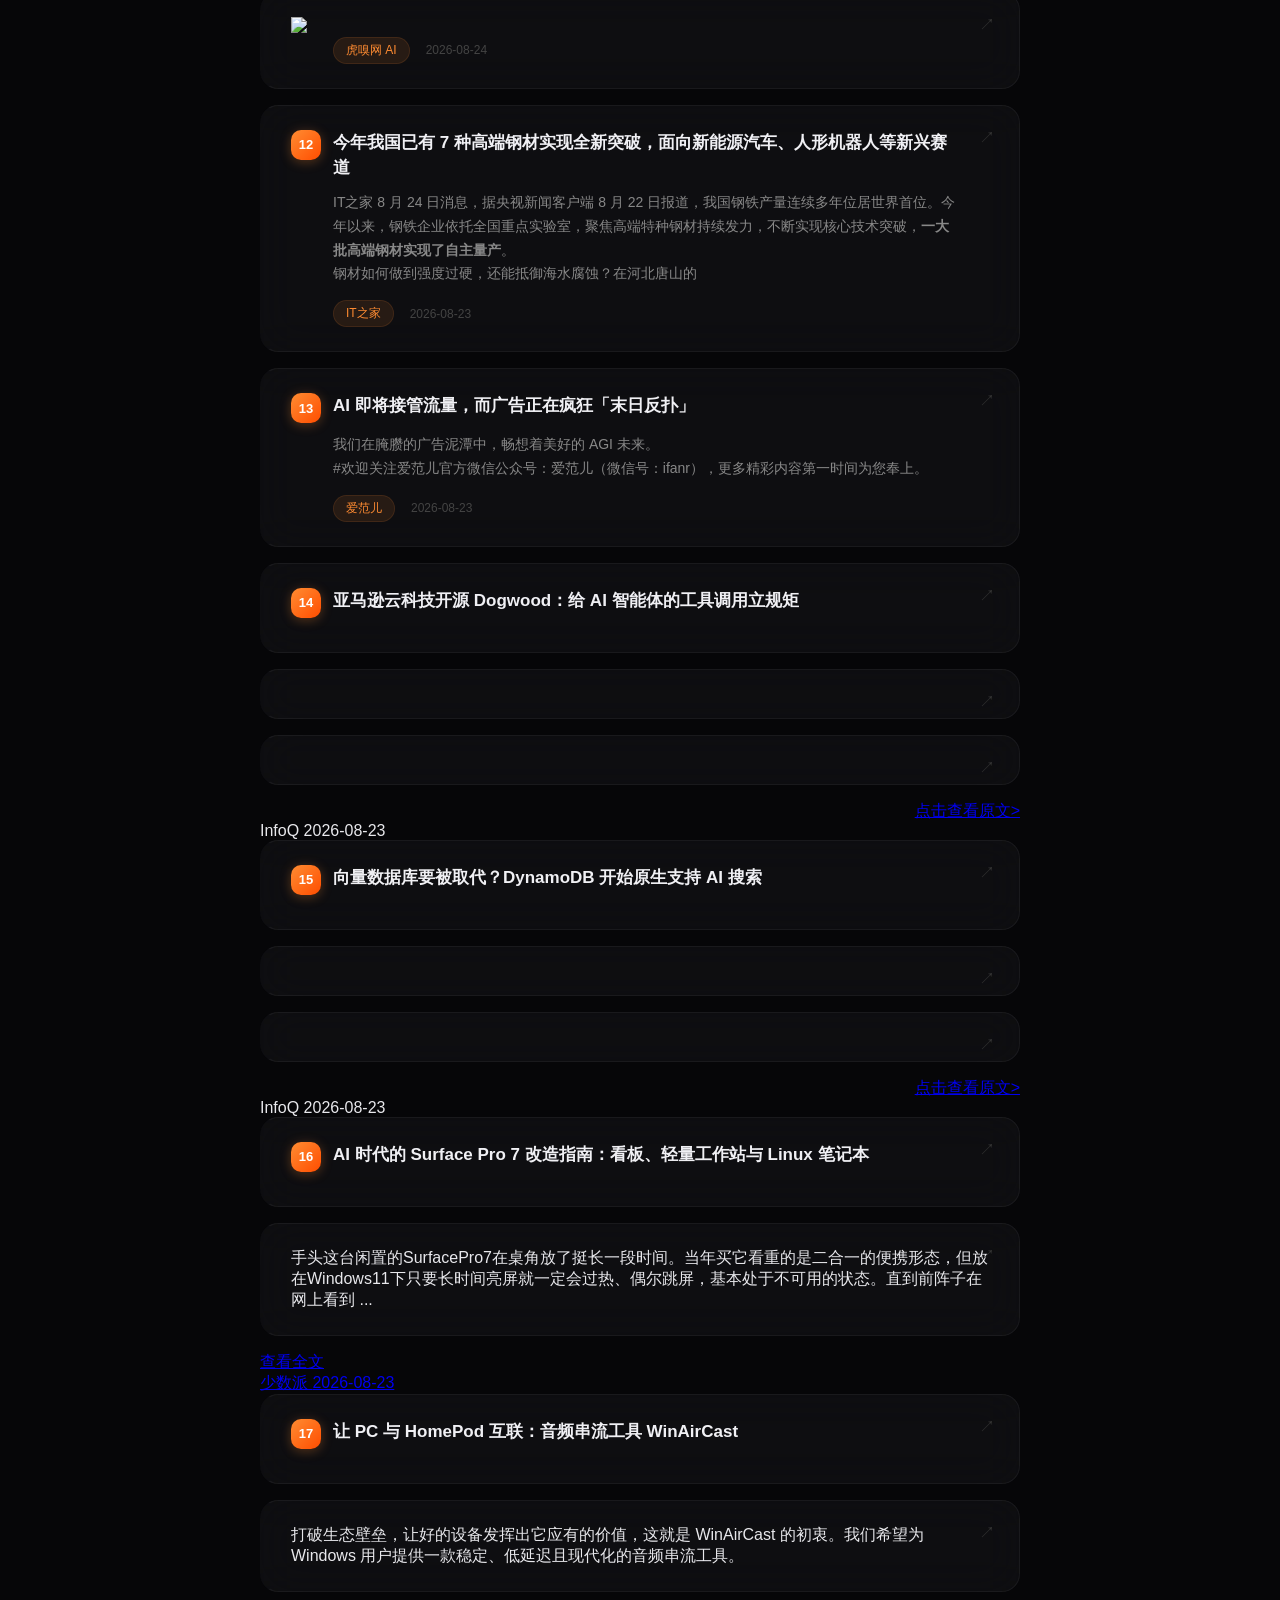
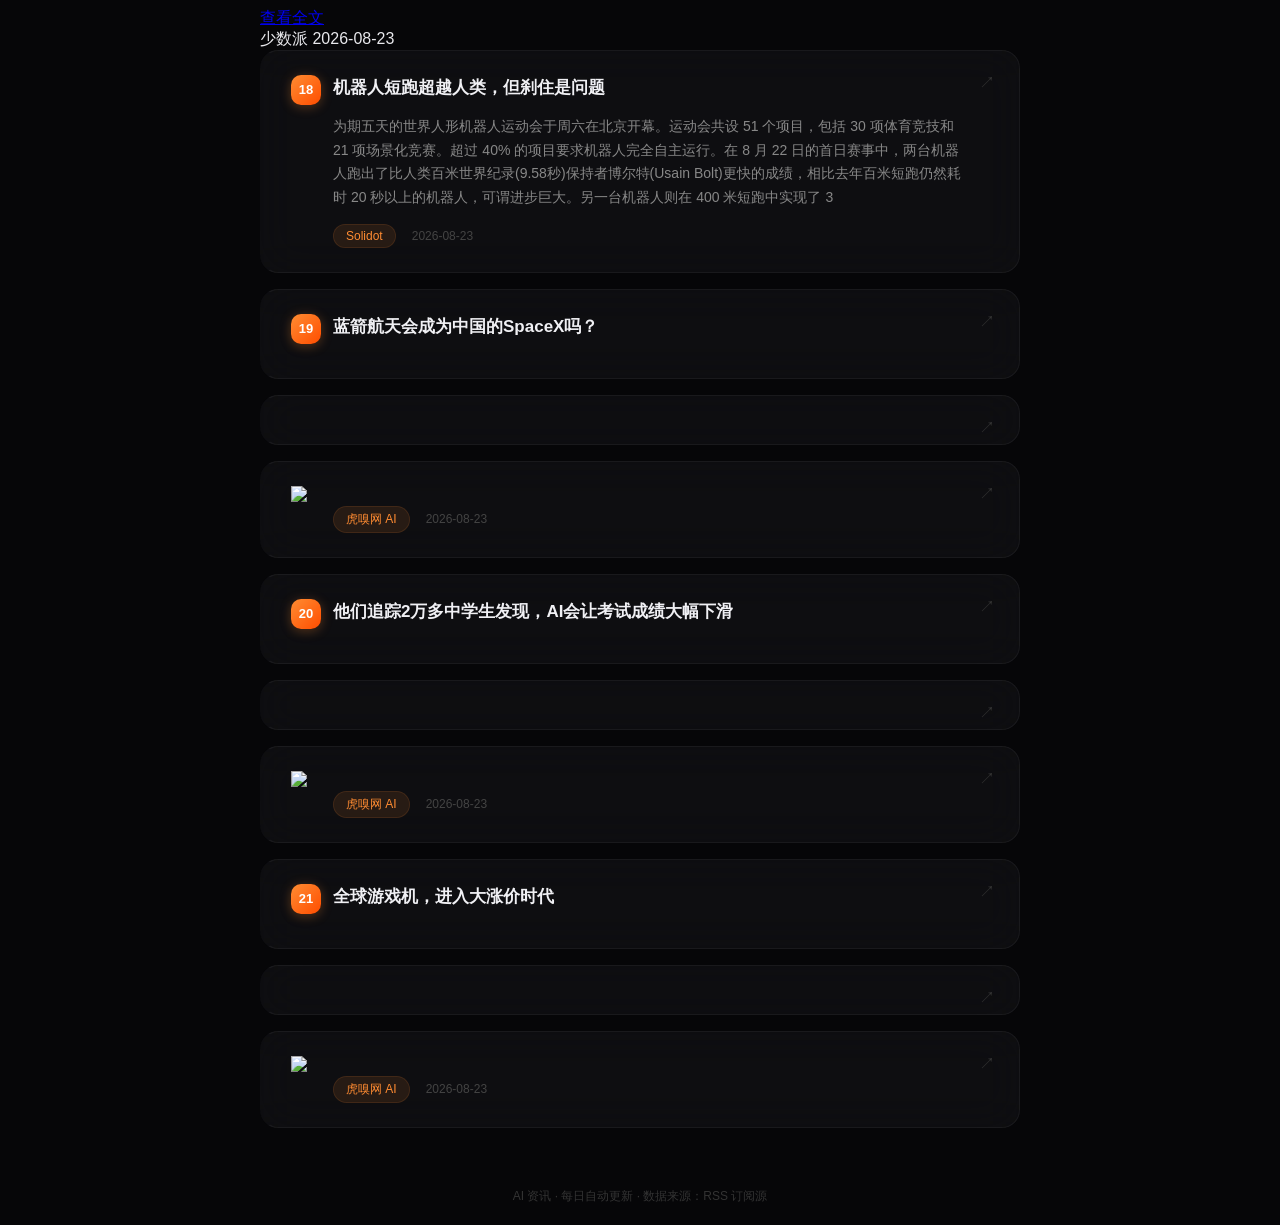
==== commit b0cb5198: "auto: 每日新闻刷新 2026-08-24" ====
--- a/新闻项目/index.html
+++ b/新闻项目/index.html
@@ -334,61 +334,159 @@
       <span class="pill">Tech News</span>
     </div>
     <h1>探索 <span class="highlight">AI</span> 的无限可能</h1>
-    <p class="date">2026 年 08 月 23 日  星期日</p>
+    <p class="date">2026 年 08 月 24 日  星期一</p>
   </div>
 
   <!-- 统计条 -->
   <div class="stats-bar">
-    <div class="stat-item"><div class="num">29</div><div class="label">今日资讯</div></div>
+    <div class="stat-item"><div class="num">21</div><div class="label">今日资讯</div></div>
     <div class="stat-item"><div class="num">11</div><div class="label">数据来源</div></div>
-    <div class="stat-item"><div class="num">18:00</div><div class="label">实时更新</div></div>
+    <div class="stat-item"><div class="num">0:00</div><div class="label">实时更新</div></div>
   </div>
 
   <!-- 资讯列表 -->
   <div class="news-list">
     
-    <a class="card" href="https://www.ithome.com/0/993/316.htm" target="_blank" rel="noopener noreferrer" title="点击查看详情">
+    <a class="card" href="https://www.ithome.com/0/993/344.htm" target="_blank" rel="noopener noreferrer" title="点击查看详情">
       <div class="card-header">
         <div class="index">1</div>
-        <div class="title">揭秘苹果摄像头版 AirPods 为何泄露：可能是测试新功能时合并错误</div>
-      </div>
-      <div class="summary"><p data-vmark="b7f2">IT之家 8 月 23 日消息，苹果在 8 月 17 日发布 macOS Tahoe 26.7 RC 时，意外泄露了摄像头版 AirPods 的演示视频。除了耳机惨遭曝光以外，这个系统还包含了 Home Hub 家庭中枢等大量未公布产品信息。</p><p data-vmark="6d0f">据彭博社报道，本次泄露并不是内鬼曝光或黑客入侵，仅仅只是一次人为失</div>
+        <div class="title">天工团队回应机器人捂脸跑夺冠：没有找小姑娘让它学，是它自己想出来的</div>
+      </div>
+      <div class="summary"><p data-vmark="176c">IT之家 8 月 24 日消息，第二届世界人形机器人运动会 8 月 22 日在国家速滑馆开幕，在 400 米（小型组）决赛中，以“捂脸跑”的跑姿完赛的天工在该项目中以 45.66 秒的成绩夺冠。</p><p style="text-align: center;" data-vmark="e0a6"><a href="https://weibo.com/26</div>
       <div class="meta">
         <span class="source">IT之家</span>
-        <span class="time">2026-08-23</span>
-      </div>
-    </a>
-    
-    <a class="card" href="https://www.ithome.com/0/993/310.htm" target="_blank" rel="noopener noreferrer" title="点击查看详情">
+        <span class="time">2026-08-24</span>
+      </div>
+    </a>
+    
+    <a class="card" href="https://www.ithome.com/0/993/336.htm" target="_blank" rel="noopener noreferrer" title="点击查看详情">
       <div class="card-header">
         <div class="index">2</div>
-        <div class="title">2 分 21 秒 63，天卓队使用天工 Ultra 夺得人形机器人 1500 米冠军</div>
-      </div>
-      <div class="summary"><p data-vmark="767b">IT之家 8 月 23 日消息，据央视新闻报道，第二届世界人形机器人运动会昨天（8 月 22 日）在国家速滑馆开幕。今天（8 月 23 日），1500 米决赛鸣枪开跑，共 34 支队伍参赛。</p><p style="text-align: center;" data-vmark="33da"><img src="https://img.ithome.co</div>
+        <div class="title">美国得州州长阿博特：AI 数据中心遭民众反对实属咎由自取</div>
+      </div>
+      <div class="summary"><p data-vmark="dfaa">IT之家 8 月 24 日消息，在得克萨斯州州长格雷格 · 阿博特看来，人工智能行业正在自食其果。</p><p style="text-align: center;" data-vmark="dc2a"><img src="https://img.ithome.com/newsuploadfiles/2026/4/f0ab67e6-9e71-4d95-ac</div>
       <div class="meta">
         <span class="source">IT之家</span>
-        <span class="time">2026-08-23</span>
-      </div>
-    </a>
-    
-    <a class="card" href="https://www.ithome.com/0/993/309.htm" target="_blank" rel="noopener noreferrer" title="点击查看详情">
+        <span class="time">2026-08-24</span>
+      </div>
+    </a>
+    
+    <a class="card" href="https://www.ithome.com/0/993/333.htm" target="_blank" rel="noopener noreferrer" title="点击查看详情">
       <div class="card-header">
         <div class="index">3</div>
-        <div class="title">加州伯克利数学教授撰文批评学生基础差，却被抓包“用 AI 写的”</div>
-      </div>
-      <div class="summary"><p data-vmark="6faf" style="text-align: left;">IT之家 8 月 23 日消息，据英国《卫报》20 日报道，加州大学伯克利分校数学教授兹韦兹德利娜 · 斯坦科娃日前在《旧金山标准报》撰文批评部分学生存在“严重”的数学基础缺失，却又承认文章本身曾借助 AI 编辑，由此引发争议。</p><p data-vmark="08b6" style="text-al</div>
+        <div class="title">OpenAI CEO 奥尔特曼：担心人工智能会被少数强势主体掌控</div>
+      </div>
+      <div class="summary"><p data-vmark="b7e8">IT之家 8 月 24 日消息，OpenAI 首席执行官萨姆 · 奥尔特曼表示，他担心人工智能终有一天会被少数公司、模型或个人所控制，让绝大多数消费者在技术如何塑造世界这个问题上没有发言权。</p><p style="text-align: center;" data-vmark="215c"><img src="https://img.ithome.co</div>
       <div class="meta">
         <span class="source">IT之家</span>
-        <span class="time">2026-08-23</span>
-      </div>
-    </a>
-    
-    <a class="card" href="https://www.ithome.com/0/993/305.htm" target="_blank" rel="noopener noreferrer" title="点击查看详情">
+        <span class="time">2026-08-24</span>
+      </div>
+    </a>
+    
+    <a class="card" href="https://www.ifanr.com/1676314?utm_source=rss&utm_medium=rss&utm_campaign=" target="_blank" rel="noopener noreferrer" title="点击查看详情">
       <div class="card-header">
         <div class="index">4</div>
-        <div class="title">OpenAI 首席全球事务官勒汉恩：公众、企业要为 AI 网络攻击做好防御准备</div>
-      </div>
-      <div class="summary"><p data-vmark="5d2d" style="text-align: left;">IT之家 8 月 23 日消息，据英国《卫报》今天（23 日）报道，OpenAI 首席全球事务官克里斯 · 勒汉恩警告，前沿 AI 模型已经开始具备<strong>规划和发动复杂网络攻击</strong>的能力，公众和企业需要为 AI“持续不断”的网络攻击做好防御准备。</p><p data-vmark=</div>
+        <div class="title">早报｜苹果首款折叠屏临近发布,新iPhone或集体变贵/宇树回应机器人百米预赛小组垫底/小米今天公布玄戒芯片新进展</div>
+      </div>
+      <div class="summary">· 小红书「上市失败」谣言造谣者被行政拘留
+· DeepSeek API 周末改为全天低谷计费
+· 宇树机器人百米预赛小组垫底，公司称赛事准备受限<p>#欢迎关注爱范儿官方微信公众号：爱范儿（微信号：ifanr），更多精彩内容第一时间为您奉上。</p></div>
+      <div class="meta">
+        <span class="source">爱范儿</span>
+        <span class="time">2026-08-24</span>
+      </div>
+    </a>
+    
+    <a class="card" href="https://www.huxiu.com/article/4885350.html" target="_blank" rel="noopener noreferrer" title="点击查看详情">
+      <div class="card-header">
+        <div class="index">5</div>
+        <div class="title">AI医疗：千亿赛道，谁在领跑？</div>
+      </div>
+      <div class="summary"><figure><img src="https://img.huxiucdn.com/ai/ai-general-cover/202608/24/32966-prod-nb2ep-general-1-1787531924625.png?imageView2/1/w/1440/h/810/|imageMogr2/strip/interlace/1/quality/85/format/png" ref</div>
+      <div class="meta">
+        <span class="source">虎嗅网 AI </span>
+        <span class="time">2026-08-24</span>
+      </div>
+    </a>
+    
+    <a class="card" href="https://www.huxiu.com/article/4885346.html" target="_blank" rel="noopener noreferrer" title="点击查看详情">
+      <div class="card-header">
+        <div class="index">6</div>
+        <div class="title">为什么越来越多科研基金，开始用抽签决定谁拿经费？</div>
+      </div>
+      <div class="summary"><figure><img src="https://img.huxiucdn.com/ai/ai-general-cover/202608/24/32965-prod-db-general-1-1787531393761.png?imageView2/1/w/1440/h/810/|imageMogr2/strip/interlace/1/quality/85/format/png" referr</div>
+      <div class="meta">
+        <span class="source">虎嗅网 AI </span>
+        <span class="time">2026-08-24</span>
+      </div>
+    </a>
+    
+    <a class="card" href="https://www.huxiu.com/article/4885343.html" target="_blank" rel="noopener noreferrer" title="点击查看详情">
+      <div class="card-header">
+        <div class="index">7</div>
+        <div class="title">消费级显卡部署大模型，普通人Token自由了？</div>
+      </div>
+      <div class="summary"><figure><img src="https://img.huxiucdn.com/ai/ai-general-cover/202608/24/32962-prod-nb2ep-general-1-1787530537789.png?imageView2/1/w/1440/h/810/|imageMogr2/strip/interlace/1/quality/85/format/png" ref</div>
+      <div class="meta">
+        <span class="source">虎嗅网 AI </span>
+        <span class="time">2026-08-24</span>
+      </div>
+    </a>
+    
+    <a class="card" href="https://www.huxiu.com/article/4885342.html" target="_blank" rel="noopener noreferrer" title="点击查看详情">
+      <div class="card-header">
+        <div class="index">8</div>
+        <div class="title">中国AI的半壁江山，走路十分钟就逛完了……</div>
+      </div>
+      <div class="summary"><figure><img src="https://img.huxiucdn.com/ai/ai-general-cover/202608/24/32961-prod-kl-general-1-1787530519444.png?imageView2/1/w/1440/h/810/|imageMogr2/strip/interlace/1/quality/85/format/png" referr</div>
+      <div class="meta">
+        <span class="source">虎嗅网 AI </span>
+        <span class="time">2026-08-24</span>
+      </div>
+    </a>
+    
+    <a class="card" href="https://www.huxiu.com/article/4885341.html" target="_blank" rel="noopener noreferrer" title="点击查看详情">
+      <div class="card-header">
+        <div class="index">9</div>
+        <div class="title">县域消费18条，2类县城的机遇来了</div>
+      </div>
+      <div class="summary"><figure><img src="https://img.huxiucdn.com/ai/ai-general-cover/202608/24/32960-prod-db-general-1-1787530214378.png?imageView2/1/w/1440/h/810/|imageMogr2/strip/interlace/1/quality/85/format/png" referr</div>
+      <div class="meta">
+        <span class="source">虎嗅网 AI </span>
+        <span class="time">2026-08-24</span>
+      </div>
+    </a>
+    
+    <a class="card" href="https://www.huxiu.com/article/4885340.html" target="_blank" rel="noopener noreferrer" title="点击查看详情">
+      <div class="card-header">
+        <div class="index">10</div>
+        <div class="title">机器人的“试用期”结束了？</div>
+      </div>
+      <div class="summary"><figure><img src="https://img.huxiucdn.com/ai/ai-general-cover/202608/24/32959-prod-kl-general-1-1787530115192.png?imageView2/1/w/1440/h/810/|imageMogr2/strip/interlace/1/quality/85/format/png" referr</div>
+      <div class="meta">
+        <span class="source">虎嗅网 AI </span>
+        <span class="time">2026-08-24</span>
+      </div>
+    </a>
+    
+    <a class="card" href="https://www.huxiu.com/article/4885336.html" target="_blank" rel="noopener noreferrer" title="点击查看详情">
+      <div class="card-header">
+        <div class="index">11</div>
+        <div class="title">医保十五五规划：筹资端提质，支出端扩面</div>
+      </div>
+      <div class="summary"><figure><img src="https://img.huxiucdn.com/ai/ai-general-cover/202608/24/32958-prod-kl-general-1-1787529656183.png?imageView2/1/w/1440/h/810/|imageMogr2/strip/interlace/1/quality/85/format/png" referr</div>
+      <div class="meta">
+        <span class="source">虎嗅网 AI </span>
+        <span class="time">2026-08-24</span>
+      </div>
+    </a>
+    
+    <a class="card" href="https://www.ithome.com/0/993/332.htm" target="_blank" rel="noopener noreferrer" title="点击查看详情">
+      <div class="card-header">
+        <div class="index">12</div>
+        <div class="title">今年我国已有 7 种高端钢材实现全新突破，面向新能源汽车、人形机器人等新兴赛道</div>
+      </div>
+      <div class="summary"><p data-vmark="0197">IT之家 8 月 24 日消息，据央视新闻客户端 8 月 22 日报道，我国钢铁产量连续多年位居世界首位。今年以来，钢铁企业依托全国重点实验室，聚焦高端特种钢材持续发力，不断实现核心技术突破，<strong>一大批高端钢材实现了自主量产</strong>。</p><p data-vmark="cc03">钢材如何做到强度过硬，还能抵御海水腐蚀？在河北唐山的</div>
       <div class="meta">
         <span class="source">IT之家</span>
         <span class="time">2026-08-23</span>
@@ -397,7 +495,7 @@
     
     <a class="card" href="https://www.ifanr.com/1676208?utm_source=rss&utm_medium=rss&utm_campaign=" target="_blank" rel="noopener noreferrer" title="点击查看详情">
       <div class="card-header">
-        <div class="index">5</div>
+        <div class="index">13</div>
         <div class="title">AI 即将接管流量，而广告正在疯狂「末日反扑」</div>
       </div>
       <div class="summary">我们在腌臜的广告泥潭中，畅想着美好的 AGI 未来。<p>#欢迎关注爱范儿官方微信公众号：爱范儿（微信号：ifanr），更多精彩内容第一时间为您奉上。</p></div>
@@ -409,7 +507,7 @@
     
     <a class="card" href="https://www.infoq.cn/article/cwj5Ikvhqu5mKH22zKsO?utm_source=rss&utm_medium=article" target="_blank" rel="noopener noreferrer" title="点击查看详情">
       <div class="card-header">
-        <div class="index">6</div>
+        <div class="index">14</div>
         <div class="title">亚马逊云科技开源 Dogwood：给 AI 智能体的工具调用立规矩</div>
       </div>
       <div class="summary"><div align='right'><a href='https://www.infoq.cn/article/cwj5Ikvhqu5mKH22zKsO?utm_source=rss&utm_medium=article'>点击查看原文></a></div></div>
@@ -421,7 +519,7 @@
     
     <a class="card" href="https://www.infoq.cn/article/9YicfQysexJdmx11xG4m?utm_source=rss&utm_medium=article" target="_blank" rel="noopener noreferrer" title="点击查看详情">
       <div class="card-header">
-        <div class="index">7</div>
+        <div class="index">15</div>
         <div class="title">向量数据库要被取代？DynamoDB 开始原生支持 AI 搜索</div>
       </div>
       <div class="summary"><div align='right'><a href='https://www.infoq.cn/article/9YicfQysexJdmx11xG4m?utm_source=rss&utm_medium=article'>点击查看原文></a></div></div>
@@ -433,7 +531,7 @@
     
     <a class="card" href="https://sspai.com/prime/story/surface-pro-7-linux-ai-dashboard" target="_blank" rel="noopener noreferrer" title="点击查看详情">
       <div class="card-header">
-        <div class="index">8</div>
+        <div class="index">16</div>
         <div class="title">AI 时代的 Surface Pro 7 改造指南：看板、轻量工作站与 Linux 笔记本</div>
       </div>
       <div class="summary">手头这台闲置的SurfacePro7在桌角放了挺长一段时间。当年买它看重的是二合一的便携形态，但放在Windows11下只要长时间亮屏就一定会过热、偶尔跳屏，基本处于不可用的状态。直到前阵子在网上看到 ...<a href="https://sspai.com/prime/story/surface-pro-7-linux-ai-dashboard" target="_blank">查看全文</a</div>
@@ -445,7 +543,7 @@
     
     <a class="card" href="https://sspai.com/post/113002" target="_blank" rel="noopener noreferrer" title="点击查看详情">
       <div class="card-header">
-        <div class="index">9</div>
+        <div class="index">17</div>
         <div class="title">让 PC 与 HomePod 互联：音频串流工具 WinAirCast</div>
       </div>
       <div class="summary">打破生态壁垒，让好的设备发挥出它应有的价值，这就是 WinAirCast 的初衷。我们希望为 Windows 用户提供一款稳定、低延迟且现代化的音频串流工具。<a href="https://sspai.com/post/113002" target="_blank">查看全文</a></div>
@@ -455,246 +553,51 @@
       </div>
     </a>
     
-    <a class="card" href="https://www.huxiu.com/article/4885324.html" target="_blank" rel="noopener noreferrer" title="点击查看详情">
-      <div class="card-header">
-        <div class="index">10</div>
-        <div class="title">GraphWorkflow 提速62.5% 后，Agent 蜂群真正要解决什么？</div>
-      </div>
-      <div class="summary"><figure><img src="https://img.huxiucdn.com/ai/ai-general-cover/202608/24/32951-prod-db-general-1-1787505446596.png?imageView2/1/w/1440/h/810/|imageMogr2/strip/interlace/1/quality/85/format/png" referr</div>
-      <div class="meta">
-        <span class="source">虎嗅网 AI </span>
-        <span class="time">2026-08-23</span>
-      </div>
-    </a>
-    
-    <a class="card" href="https://www.huxiu.com/article/4885321.html" target="_blank" rel="noopener noreferrer" title="点击查看详情">
-      <div class="card-header">
-        <div class="index">11</div>
-        <div class="title">弄清中国的消费数据|| 大视野</div>
-      </div>
-      <div class="summary"><figure><img src="https://img.huxiucdn.com/ai/ai-general-cover/202608/24/32950-prod-db-general-1-1787501267115.png?imageView2/1/w/1440/h/810/|imageMogr2/strip/interlace/1/quality/85/format/png" referr</div>
-      <div class="meta">
-        <span class="source">虎嗅网 AI </span>
-        <span class="time">2026-08-23</span>
-      </div>
-    </a>
-    
-    <a class="card" href="https://www.huxiu.com/article/4885320.html" target="_blank" rel="noopener noreferrer" title="点击查看详情">
-      <div class="card-header">
-        <div class="index">12</div>
-        <div class="title">只为省2000块运费？一斤两毛的康保白菜，毁在一桶甲醛上</div>
-      </div>
-      <div class="summary"><figure><img src="https://img.huxiucdn.com/ai/ai-general-cover/202608/23/32949-prod-kl-general-1-1787500755076.png?imageView2/1/w/1440/h/810/|imageMogr2/strip/interlace/1/quality/85/format/png" referr</div>
-      <div class="meta">
-        <span class="source">虎嗅网 AI </span>
-        <span class="time">2026-08-23</span>
-      </div>
-    </a>
-    
-    <a class="card" href="https://www.huxiu.com/article/4885319.html" target="_blank" rel="noopener noreferrer" title="点击查看详情">
-      <div class="card-header">
-        <div class="index">13</div>
-        <div class="title">在克制中创新的曼谷新商业</div>
-      </div>
-      <div class="summary"><figure><img src="https://img.huxiucdn.com/ai/ai-general-cover/202608/23/32948-prod-nb2ep-general-1-1787500584123.png?imageView2/1/w/1440/h/810/|imageMogr2/strip/interlace/1/quality/85/format/png" ref</div>
-      <div class="meta">
-        <span class="source">虎嗅网 AI </span>
-        <span class="time">2026-08-23</span>
-      </div>
-    </a>
-    
-    <a class="card" href="https://www.huxiu.com/article/4885318.html" target="_blank" rel="noopener noreferrer" title="点击查看详情">
-      <div class="card-header">
-        <div class="index">14</div>
-        <div class="title">16万家企业“迁回”之后，地方政府拿什么抢项目？</div>
-      </div>
-      <div class="summary"><figure><img src="https://img.huxiucdn.com/ai/ai-general-cover/202608/23/32947-prod-nb2ep-general-1-1787499817883.png?imageView2/1/w/1440/h/810/|imageMogr2/strip/interlace/1/quality/85/format/png" ref</div>
-      <div class="meta">
-        <span class="source">虎嗅网 AI </span>
-        <span class="time">2026-08-23</span>
-      </div>
-    </a>
-    
-    <a class="card" href="https://www.huxiu.com/article/4885316.html" target="_blank" rel="noopener noreferrer" title="点击查看详情">
-      <div class="card-header">
-        <div class="index">15</div>
-        <div class="title">DeepSeek、智谱与Kimi，竞争前沿生存空间</div>
-      </div>
-      <div class="summary"><figure><img src="https://img.huxiucdn.com/ai/ai-general-cover/202608/23/32946-prod-kl-general-1-1787496929137.png?imageView2/1/w/1440/h/810/|imageMogr2/strip/interlace/1/quality/85/format/png" referr</div>
-      <div class="meta">
-        <span class="source">虎嗅网 AI </span>
-        <span class="time">2026-08-23</span>
-      </div>
-    </a>
-    
-    <a class="card" href="https://www.huxiu.com/article/4885313.html" target="_blank" rel="noopener noreferrer" title="点击查看详情">
-      <div class="card-header">
-        <div class="index">16</div>
-        <div class="title">这辈子没碰到的心机，全™在商标上了</div>
-      </div>
-      <div class="summary"><figure><img src="https://img.huxiucdn.com/ai/ai-general-cover/202608/23/32945-prod-db-general-1-1787494287600.png?imageView2/1/w/1440/h/810/|imageMogr2/strip/interlace/1/quality/85/format/png" referr</div>
-      <div class="meta">
-        <span class="source">虎嗅网 AI </span>
-        <span class="time">2026-08-23</span>
-      </div>
-    </a>
-    
-    <a class="card" href="https://www.huxiu.com/article/4885311.html" target="_blank" rel="noopener noreferrer" title="点击查看详情">
-      <div class="card-header">
-        <div class="index">17</div>
-        <div class="title">豆包将推WorkBuddy类产品，飞书十年积累正在组件化</div>
-      </div>
-      <div class="summary"><figure><img src="https://img.huxiucdn.com/ai/ai-general-cover/202608/23/32944-prod-nb2ep-general-1-1787492304794.png?imageView2/1/w/1440/h/810/|imageMogr2/strip/interlace/1/quality/85/format/png" ref</div>
-      <div class="meta">
-        <span class="source">虎嗅网 AI </span>
-        <span class="time">2026-08-23</span>
-      </div>
-    </a>
-    
-    <a class="card" href="https://www.huxiu.com/article/4885302.html" target="_blank" rel="noopener noreferrer" title="点击查看详情">
+    <a class="card" href="https://www.solidot.org/story?sid=85169" target="_blank" rel="noopener noreferrer" title="点击查看详情">
       <div class="card-header">
         <div class="index">18</div>
-        <div class="title">飞书连降2级背后，是字节看透了中国ToB的真相</div>
-      </div>
-      <div class="summary"><figure><img src="https://img.huxiucdn.com/ai/ai-general-cover/202608/23/32942-prod-nb2ep-general-1-1787490429951.png?imageView2/1/w/1440/h/810/|imageMogr2/strip/interlace/1/quality/85/format/png" ref</div>
-      <div class="meta">
-        <span class="source">虎嗅网 AI </span>
-        <span class="time">2026-08-23</span>
-      </div>
-    </a>
-    
-    <a class="card" href="https://www.huxiu.com/article/4885298.html" target="_blank" rel="noopener noreferrer" title="点击查看详情">
+        <div class="title">机器人短跑超越人类，但刹住是问题</div>
+      </div>
+      <div class="summary">为期五天的世界人形机器人运动会于周六在北京开幕。运动会共设 51 个项目，包括 30 项体育竞技和 21 项场景化竞赛。超过 40% 的项目要求机器人完全自主运行。在 8 月 22 日的首日赛事中，两台机器人跑出了比人类百米世界纪录(9.58秒)保持者博尔特(Usain Bolt)更快的成绩，相比去年百米短跑仍然耗时 20 秒以上的机器人，可谓进步巨大。另一台机器人则在 400 米短跑中实现了 3</div>
+      <div class="meta">
+        <span class="source">Solidot</span>
+        <span class="time">2026-08-23</span>
+      </div>
+    </a>
+    
+    <a class="card" href="https://www.huxiu.com/article/4885335.html" target="_blank" rel="noopener noreferrer" title="点击查看详情">
       <div class="card-header">
         <div class="index">19</div>
-        <div class="title">从家门口到登机口要花多少时间？25所机场便利度分析</div>
-      </div>
-      <div class="summary"><figure><img src="https://img.huxiucdn.com/ai/ai-general-cover/202608/23/32941-prod-db-general-1-1787486985414.png?imageView2/1/w/1440/h/810/|imageMogr2/strip/interlace/1/quality/85/format/png" referr</div>
-      <div class="meta">
-        <span class="source">虎嗅网 AI </span>
-        <span class="time">2026-08-23</span>
-      </div>
-    </a>
-    
-    <a class="card" href="https://www.huxiu.com/article/4885293.html" target="_blank" rel="noopener noreferrer" title="点击查看详情">
+        <div class="title">蓝箭航天会成为中国的SpaceX吗？</div>
+      </div>
+      <div class="summary"><figure><img src="https://img.huxiucdn.com/ai/ai-general-cover/202608/24/32957-prod-db-general-1-1787528948637.png?imageView2/1/w/1440/h/810/|imageMogr2/strip/interlace/1/quality/85/format/png" referr</div>
+      <div class="meta">
+        <span class="source">虎嗅网 AI </span>
+        <span class="time">2026-08-23</span>
+      </div>
+    </a>
+    
+    <a class="card" href="https://www.huxiu.com/article/4885326.html" target="_blank" rel="noopener noreferrer" title="点击查看详情">
       <div class="card-header">
         <div class="index">20</div>
-        <div class="title">Tims中国：成不了星巴克，也学不会瑞幸</div>
-      </div>
-      <div class="summary"><figure><img src="https://img.huxiucdn.com/ai/ai-general-cover/202608/23/32939-prod-db-general-1-1787483229818.png?imageView2/1/w/1440/h/810/|imageMogr2/strip/interlace/1/quality/85/format/png" referr</div>
-      <div class="meta">
-        <span class="source">虎嗅网 AI </span>
-        <span class="time">2026-08-23</span>
-      </div>
-    </a>
-    
-    <a class="card" href="https://www.huxiu.com/article/4885286.html" target="_blank" rel="noopener noreferrer" title="点击查看详情">
+        <div class="title">他们追踪2万多中学生发现，AI会让考试成绩大幅下滑</div>
+      </div>
+      <div class="summary"><figure><img src="https://img.huxiucdn.com/article/content/2026/08/24/073357909843.jpg?imageView2/1/w/1440/h/810/|imageMogr2/strip/interlace/1/quality/85/format/jpg" referrerpolicy="no-referrer"></fig</div>
+      <div class="meta">
+        <span class="source">虎嗅网 AI </span>
+        <span class="time">2026-08-23</span>
+      </div>
+    </a>
+    
+    <a class="card" href="https://www.huxiu.com/article/4885333.html" target="_blank" rel="noopener noreferrer" title="点击查看详情">
       <div class="card-header">
         <div class="index">21</div>
-        <div class="title">你骂你的，它火它的：一部“粉丝定制剧”的生存逻辑</div>
-      </div>
-      <div class="summary"><figure><img src="https://img.huxiucdn.com/ai/ai-general-cover/202608/23/32933-prod-kl-general-1-1787479845502.png?imageView2/1/w/1440/h/810/|imageMogr2/strip/interlace/1/quality/85/format/png" referr</div>
-      <div class="meta">
-        <span class="source">虎嗅网 AI </span>
-        <span class="time">2026-08-23</span>
-      </div>
-    </a>
-    
-    <a class="card" href="https://www.ifanr.com/1676189?utm_source=rss&utm_medium=rss&utm_campaign=" target="_blank" rel="noopener noreferrer" title="点击查看详情">
-      <div class="card-header">
-        <div class="index">22</div>
-        <div class="title">Windows 是 AI PC 路上的绊脚石</div>
-      </div>
-      <div class="summary">你知道我不想离开
-你知道我有多无奈<p>#欢迎关注爱范儿官方微信公众号：爱范儿（微信号：ifanr），更多精彩内容第一时间为您奉上。</p></div>
-      <div class="meta">
-        <span class="source">爱范儿</span>
-        <span class="time">2026-08-22</span>
-      </div>
-    </a>
-    
-    <a class="card" href="https://www.ifanr.com/1676129?utm_source=rss&utm_medium=rss&utm_campaign=" target="_blank" rel="noopener noreferrer" title="点击查看详情">
-      <div class="card-header">
-        <div class="index">23</div>
-        <div class="title">早报｜摄像头AirPods或配备拍摄指示灯/问界儿童车售价1.58万元/LV否认「起诉国家知识产权局遭驳回」</div>
-      </div>
-      <div class="summary">· 阿里二季度重组电商与 AI 业务架构
-· 腾讯芯片负责人高剑林被曝离职创业，瞄准 RISC-V AI CPU
-· 旺旺被曝启动裁员，并要求员工提交自评报告<p>#欢迎关注爱范儿官方微信公众号：爱范儿（微信号：ifanr），更多精彩内容第一时间为您奉上。</p></div>
-      <div class="meta">
-        <span class="source">爱范儿</span>
-        <span class="time">2026-08-22</span>
-      </div>
-    </a>
-    
-    <a class="card" href="https://www.oschina.net/news/502074" target="_blank" rel="noopener noreferrer" title="点击查看详情">
-      <div class="card-header">
-        <div class="index">24</div>
-        <div class="title">2026科学智能大会圆满闭幕，近50位院士凝聚共识推进AI4S赋能科学研究</div>
-      </div>
-      <div class="summary">2026科学智能大会成功举办 ——以“智能驱动”重塑科研范式，推进人工智能赋能科学研究 8月21-22日，2026科学智能大会在北京成功举办。作为我国人工智能赋能科学研究（AI for Science，简称AI4S）领域最高规格的学术盛会，本次大会由“学术科协”科学智能专家委员会提供学术指导，以“人工智能变革科研范式”为主题，通过...</div>
-      <div class="meta">
-        <span class="source">开源中国</span>
-        <span class="time">2026-08-22</span>
-      </div>
-    </a>
-    
-    <a class="card" href="https://www.oschina.net/news/502071" target="_blank" rel="noopener noreferrer" title="点击查看详情">
-      <div class="card-header">
-        <div class="index">25</div>
-        <div class="title">2026科学智能大会在京召开，聚焦“人工智能变革科研范式”</div>
-      </div>
-      <div class="summary">2026年8月21日，以“人工智能变革科研范式”为主题的2026科学智能大会全体会议在北京中关村国际创新中心隆重举行。本次大会是2026中关村论坛系列活动之一，由中国科技发展基金会、北京科学智能研究院主办，《科技导报》、Research、《前瞻科技》、Science及中国科协科技期刊集群提供学术支持。 中国科协党组书记、分管日...</div>
-      <div class="meta">
-        <span class="source">开源中国</span>
-        <span class="time">2026-08-22</span>
-      </div>
-    </a>
-    
-    <a class="card" href="https://www.oschina.net/news/502069" target="_blank" rel="noopener noreferrer" title="点击查看详情">
-      <div class="card-header">
-        <div class="index">26</div>
-        <div class="title">2026科学智能大会在京开幕 聚力推动科学智能向科研实践深入</div>
-      </div>
-      <div class="summary">2026科学智能大会在京开幕 聚力推动人工智能赋能科学研究 8月21日，2026科学智能大会在北京海淀中关村国际创新中心开幕。大会由“学术科协”科学智能专家委员会提供学术指导，以“人工智能变革科研范式”为主题，汇聚近50位院士、80余位青年学者、百余场高水平学术报告。中国科协党组书记、分管日常工作的副主席、书记处...</div>
-      <div class="meta">
-        <span class="source">开源中国</span>
-        <span class="time">2026-08-22</span>
-      </div>
-    </a>
-    
-    <a class="card" href="https://www.infoq.cn/article/IBYDTeu3rse9tH3549wf?utm_source=rss&utm_medium=article" target="_blank" rel="noopener noreferrer" title="点击查看详情">
-      <div class="card-header">
-        <div class="index">27</div>
-        <div class="title">Cloudflare 推出 Agent Tracing：支持截断限制，不同框架的 Payload 默认记录策略存在差异</div>
-      </div>
-      <div class="summary"><div align='right'><a href='https://www.infoq.cn/article/IBYDTeu3rse9tH3549wf?utm_source=rss&utm_medium=article'>点击查看原文></a></div></div>
-      <div class="meta">
-        <span class="source">InfoQ</span>
-        <span class="time">2026-08-22</span>
-      </div>
-    </a>
-    
-    <a class="card" href="https://www.infoq.cn/article/CQhb4TOREpEZshtqWZMy?utm_source=rss&utm_medium=article" target="_blank" rel="noopener noreferrer" title="点击查看详情">
-      <div class="card-header">
-        <div class="index">28</div>
-        <div class="title">JetBrains详细阐述了控制AI支出快速增长的首批举措</div>
-      </div>
-      <div class="summary"><div align='right'><a href='https://www.infoq.cn/article/CQhb4TOREpEZshtqWZMy?utm_source=rss&utm_medium=article'>点击查看原文></a></div></div>
-      <div class="meta">
-        <span class="source">InfoQ</span>
-        <span class="time">2026-08-22</span>
-      </div>
-    </a>
-    
-    <a class="card" href="https://sspai.com/post/113675" target="_blank" rel="noopener noreferrer" title="点击查看详情">
-      <div class="card-header">
-        <div class="index">29</div>
-        <div class="title">线下活动｜Echoes Remain：迈克尔杰克逊 68 周年诞辰唱片展</div>
-      </div>
-      <div class="summary">又一年8月29日如期而至，MichaelJackson的诞辰来到了第68个年头，我们决定在少数派广州线下店举办一场MJ唱片展。少数派广州店一直想做一处能让数码和音乐爱好者都能自在落脚的空间，不必拘谨落 ...<a href="https://sspai.com/post/113675" target="_blank">查看全文</a></div>
-      <div class="meta">
-        <span class="source">少数派</span>
-        <span class="time">2026-08-22</span>
+        <div class="title">全球游戏机，进入大涨价时代</div>
+      </div>
+      <div class="summary"><figure><img src="https://img.huxiucdn.com/ai/ai-general-cover/202608/24/32956-prod-nb2ep-general-1-1787528298130.png?imageView2/1/w/1440/h/810/|imageMogr2/strip/interlace/1/quality/85/format/png" ref</div>
+      <div class="meta">
+        <span class="source">虎嗅网 AI </span>
+        <span class="time">2026-08-23</span>
       </div>
     </a>
     
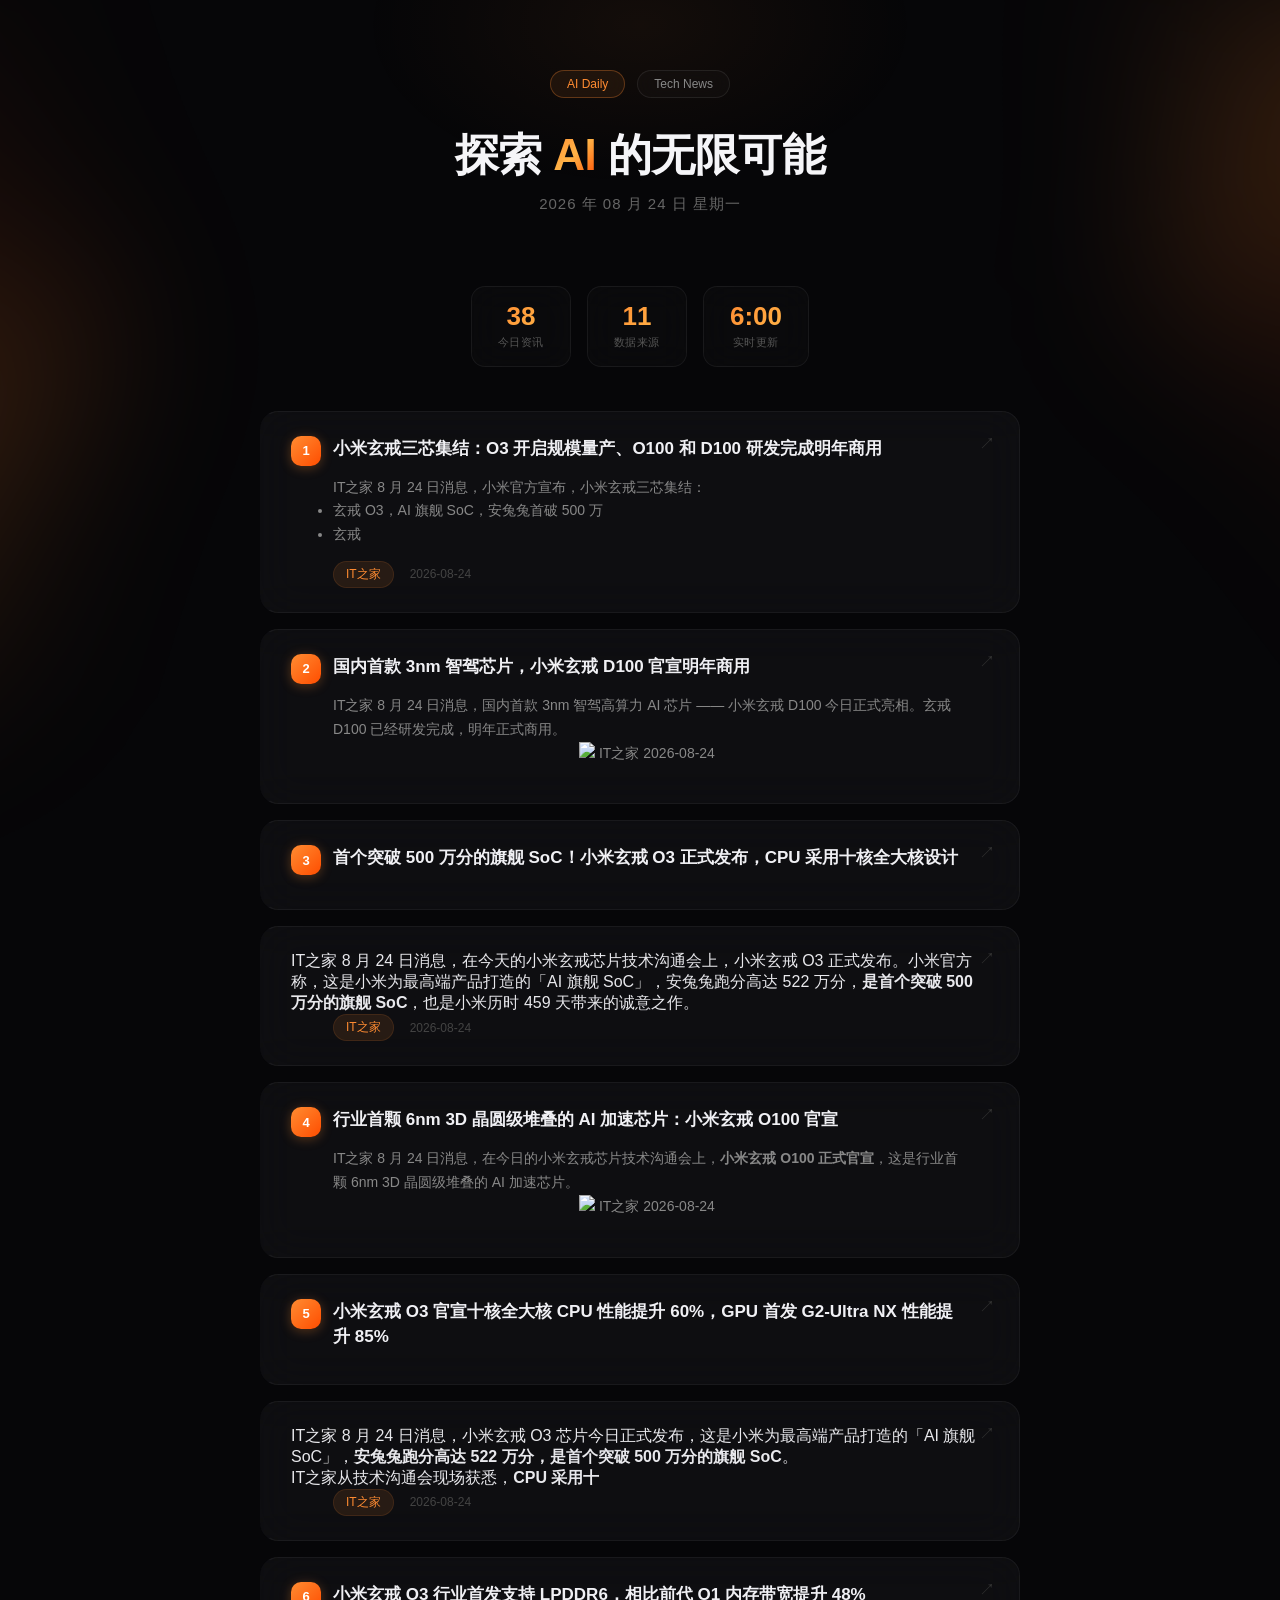
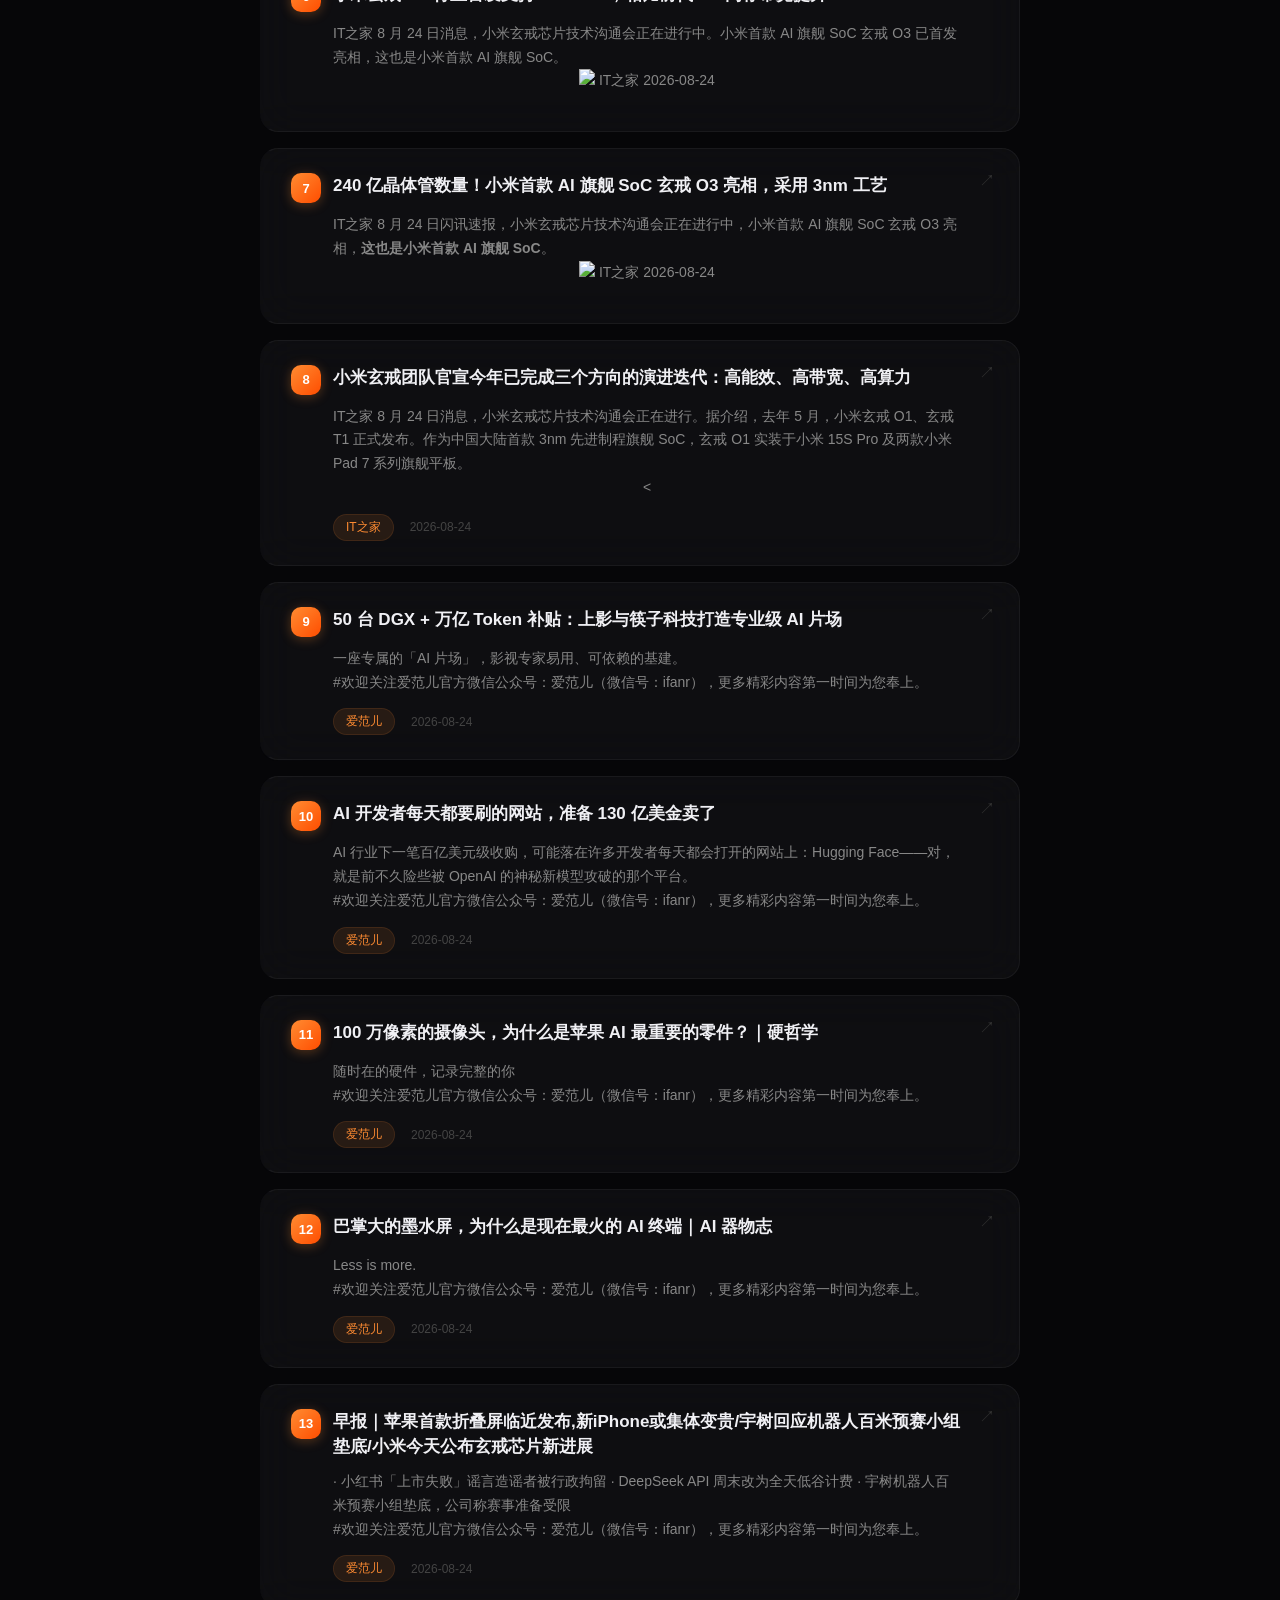
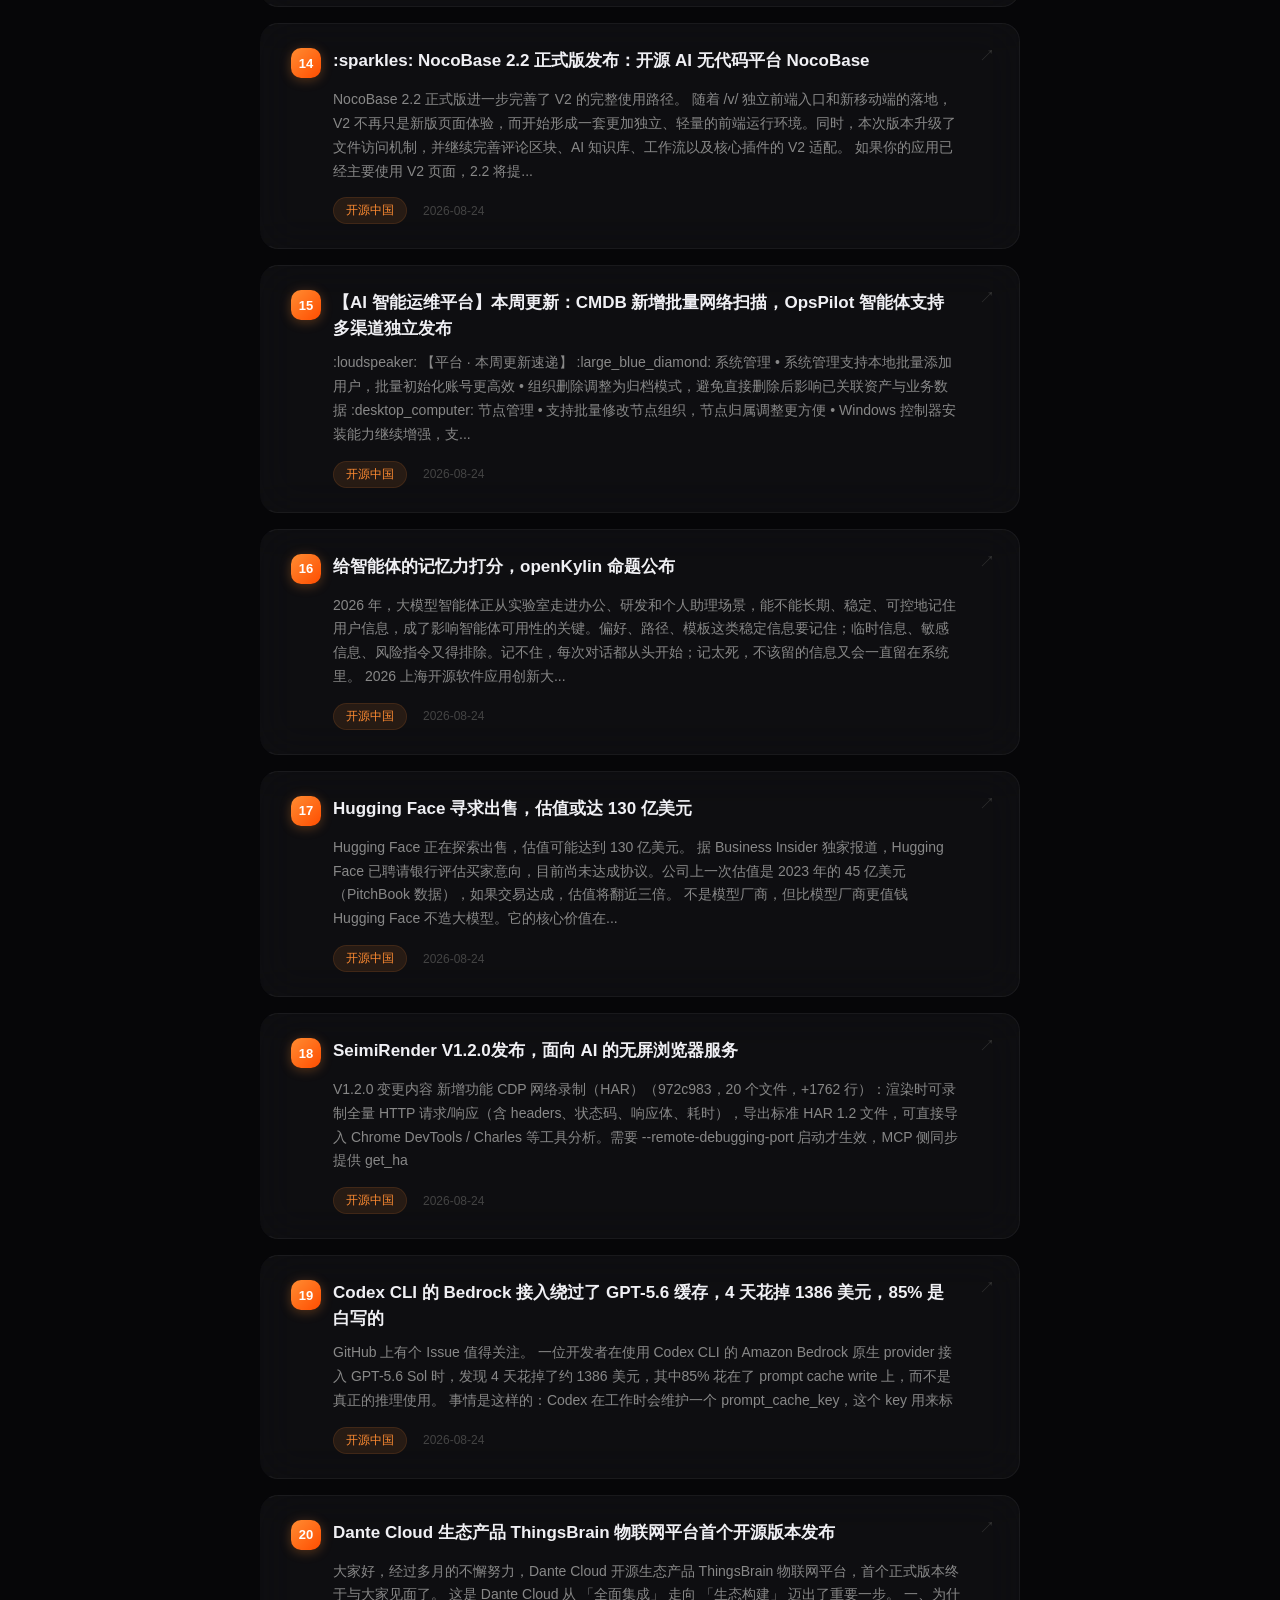
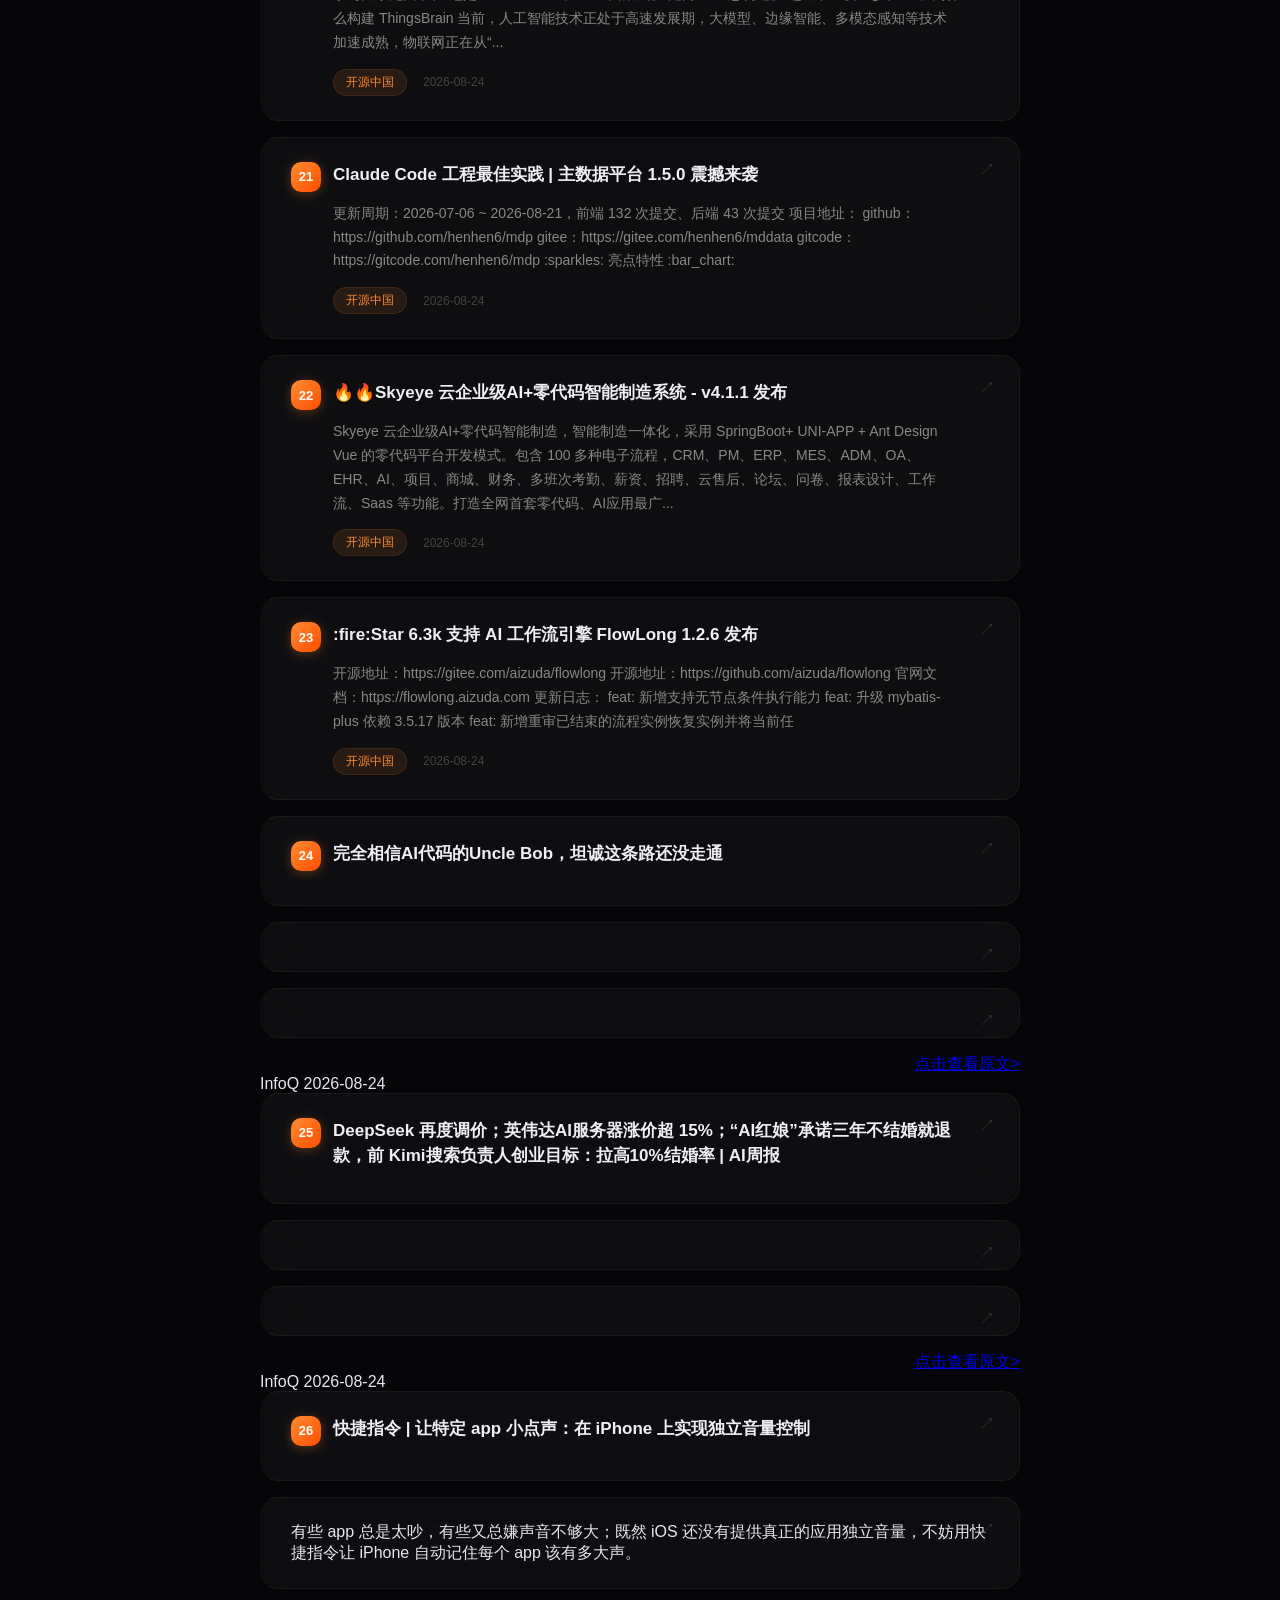
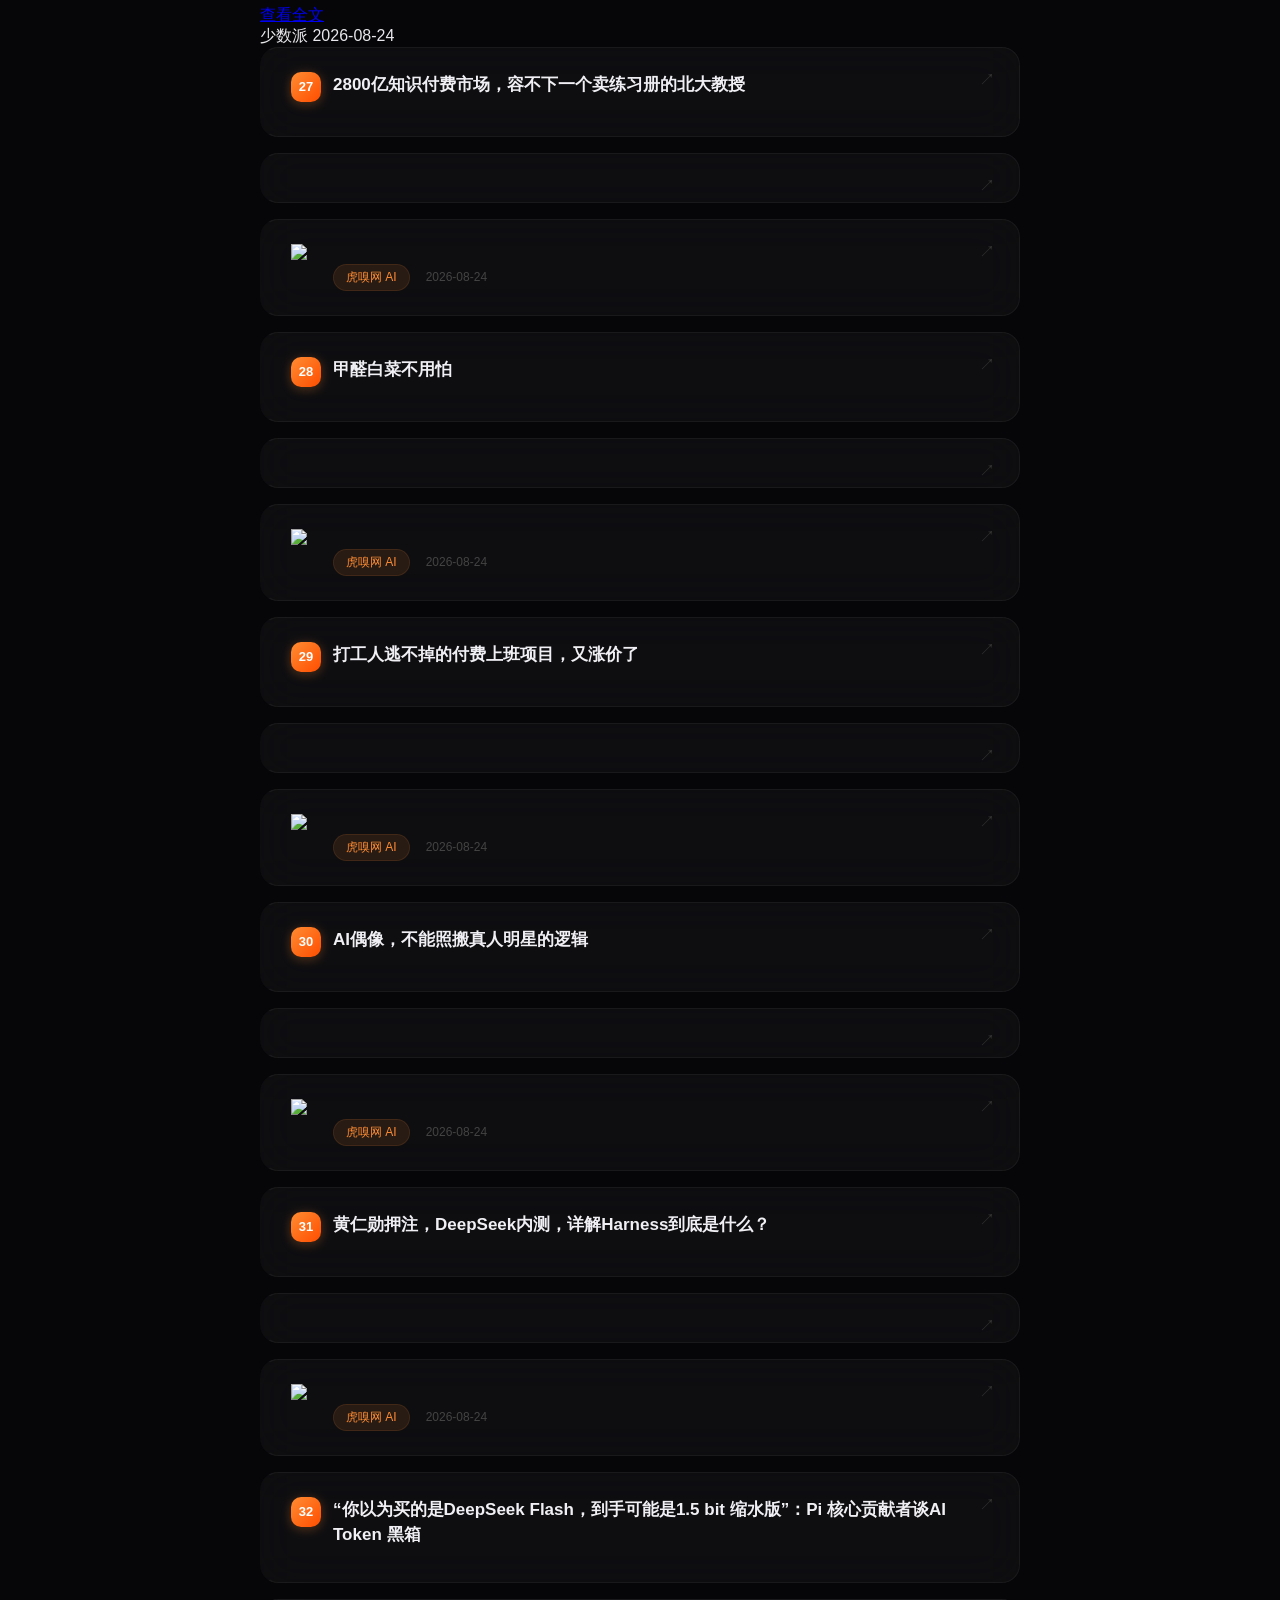
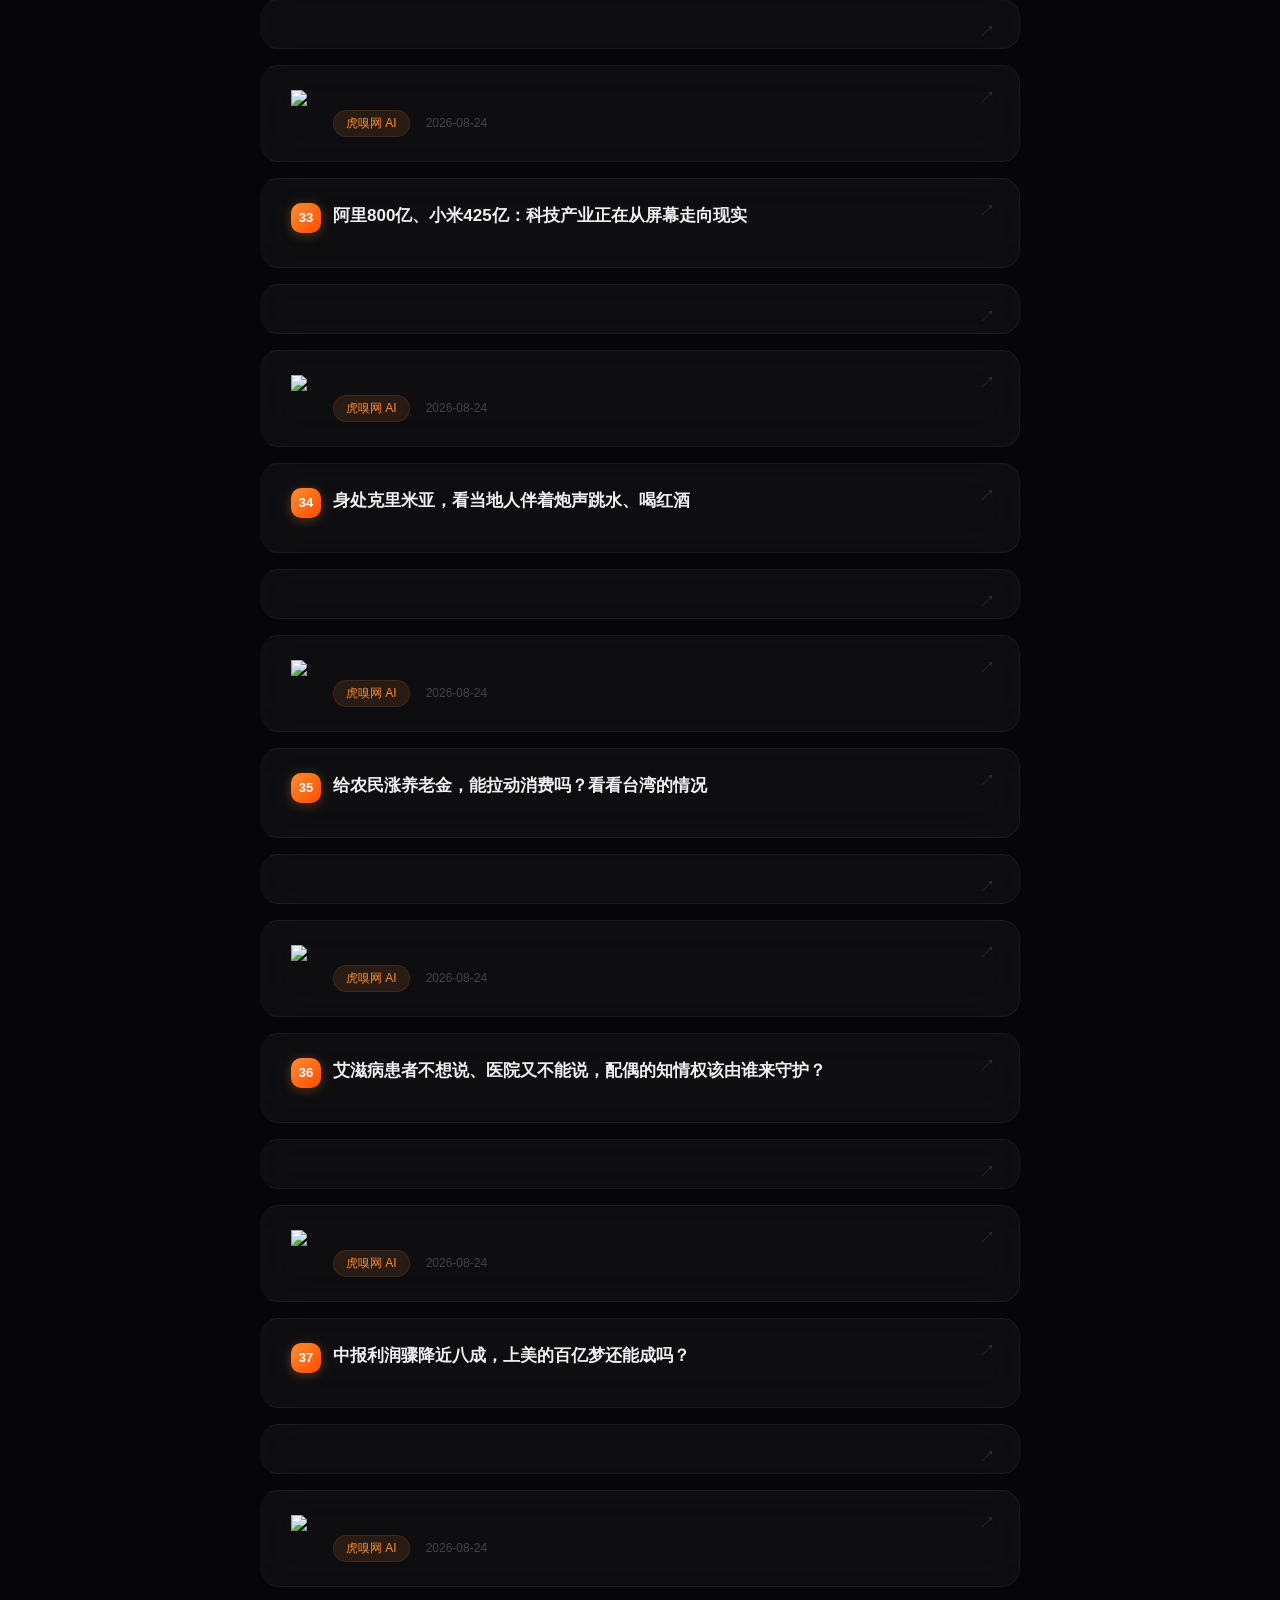
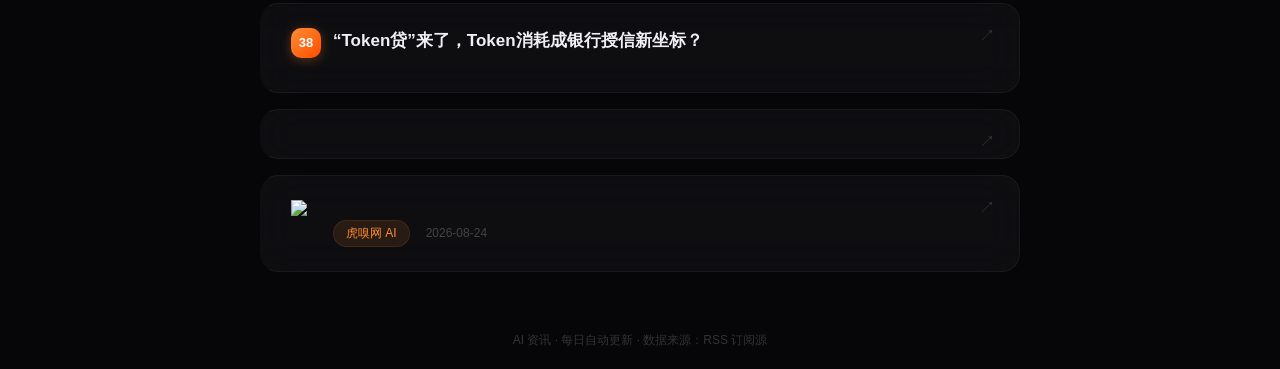
==== commit 550726c1: "auto: 每日新闻刷新 2026-08-24" ====
--- a/新闻项目/index.html
+++ b/新闻项目/index.html
@@ -339,53 +339,163 @@
 
   <!-- 统计条 -->
   <div class="stats-bar">
-    <div class="stat-item"><div class="num">21</div><div class="label">今日资讯</div></div>
+    <div class="stat-item"><div class="num">38</div><div class="label">今日资讯</div></div>
     <div class="stat-item"><div class="num">11</div><div class="label">数据来源</div></div>
-    <div class="stat-item"><div class="num">0:00</div><div class="label">实时更新</div></div>
+    <div class="stat-item"><div class="num">6:00</div><div class="label">实时更新</div></div>
   </div>
 
   <!-- 资讯列表 -->
   <div class="news-list">
     
-    <a class="card" href="https://www.ithome.com/0/993/344.htm" target="_blank" rel="noopener noreferrer" title="点击查看详情">
+    <a class="card" href="https://www.ithome.com/0/993/535.htm" target="_blank" rel="noopener noreferrer" title="点击查看详情">
       <div class="card-header">
         <div class="index">1</div>
-        <div class="title">天工团队回应机器人捂脸跑夺冠：没有找小姑娘让它学，是它自己想出来的</div>
-      </div>
-      <div class="summary"><p data-vmark="176c">IT之家 8 月 24 日消息，第二届世界人形机器人运动会 8 月 22 日在国家速滑馆开幕，在 400 米（小型组）决赛中，以“捂脸跑”的跑姿完赛的天工在该项目中以 45.66 秒的成绩夺冠。</p><p style="text-align: center;" data-vmark="e0a6"><a href="https://weibo.com/26</div>
+        <div class="title">小米玄戒三芯集结：O3 开启规模量产、O100 和 D100 研发完成明年商用</div>
+      </div>
+      <div class="summary"><p data-vmark="b142">IT之家 8 月 24 日消息，小米官方宣布，小米玄戒三芯集结：</p><blockquote><ul class="medium-size list-paddingleft-2"><li><p data-vmark="3a31">玄戒 O3，AI 旗舰 SoC，安兔兔首破 500 万</p></li><li><p data-vmark="6e6a">玄戒</div>
       <div class="meta">
         <span class="source">IT之家</span>
         <span class="time">2026-08-24</span>
       </div>
     </a>
     
-    <a class="card" href="https://www.ithome.com/0/993/336.htm" target="_blank" rel="noopener noreferrer" title="点击查看详情">
+    <a class="card" href="https://www.ithome.com/0/993/526.htm" target="_blank" rel="noopener noreferrer" title="点击查看详情">
       <div class="card-header">
         <div class="index">2</div>
-        <div class="title">美国得州州长阿博特：AI 数据中心遭民众反对实属咎由自取</div>
-      </div>
-      <div class="summary"><p data-vmark="dfaa">IT之家 8 月 24 日消息，在得克萨斯州州长格雷格 · 阿博特看来，人工智能行业正在自食其果。</p><p style="text-align: center;" data-vmark="dc2a"><img src="https://img.ithome.com/newsuploadfiles/2026/4/f0ab67e6-9e71-4d95-ac</div>
+        <div class="title">国内首款 3nm 智驾芯片，小米玄戒 D100 官宣明年商用</div>
+      </div>
+      <div class="summary"><p data-vmark="de4b">IT之家 8 月 24 日消息，国内首款 3nm 智驾高算力 AI 芯片 —— 小米玄戒 D100 今日正式亮相。玄戒 D100 已经研发完成，明年正式商用。</p><p style="text-align: center;" data-vmark="62f7"><img src="https://img.ithome.com/newsuploadfile</div>
       <div class="meta">
         <span class="source">IT之家</span>
         <span class="time">2026-08-24</span>
       </div>
     </a>
     
-    <a class="card" href="https://www.ithome.com/0/993/333.htm" target="_blank" rel="noopener noreferrer" title="点击查看详情">
+    <a class="card" href="https://www.ithome.com/0/993/519.htm" target="_blank" rel="noopener noreferrer" title="点击查看详情">
       <div class="card-header">
         <div class="index">3</div>
-        <div class="title">OpenAI CEO 奥尔特曼：担心人工智能会被少数强势主体掌控</div>
-      </div>
-      <div class="summary"><p data-vmark="b7e8">IT之家 8 月 24 日消息，OpenAI 首席执行官萨姆 · 奥尔特曼表示，他担心人工智能终有一天会被少数公司、模型或个人所控制，让绝大多数消费者在技术如何塑造世界这个问题上没有发言权。</p><p style="text-align: center;" data-vmark="215c"><img src="https://img.ithome.co</div>
+        <div class="title">首个突破 500 万分的旗舰 SoC！小米玄戒 O3 正式发布，CPU 采用十核全大核设计</div>
+      </div>
+      <div class="summary"><p data-vmark="1429">IT之家 8 月 24 日消息，在今天的小米玄戒芯片技术沟通会上，小米玄戒 O3 正式发布。小米官方称，这是小米为最高端产品打造的「AI 旗舰 SoC」，安兔兔跑分高达 522 万分，<strong>是首个突破 500 万分的旗舰 SoC</strong>，也是小米历时 459 天带来的诚意之作。</p><p data-vmark="f73a" style</div>
       <div class="meta">
         <span class="source">IT之家</span>
         <span class="time">2026-08-24</span>
       </div>
     </a>
     
+    <a class="card" href="https://www.ithome.com/0/993/512.htm" target="_blank" rel="noopener noreferrer" title="点击查看详情">
+      <div class="card-header">
+        <div class="index">4</div>
+        <div class="title">行业首颗 6nm 3D 晶圆级堆叠的 AI 加速芯片：小米玄戒 O100 官宣</div>
+      </div>
+      <div class="summary"><p data-vmark="2a7b">IT之家 8 月 24 日消息，在今日的小米玄戒芯片技术沟通会上，<strong>小米玄戒 O100 正式官宣</strong>，这是行业首颗 6nm 3D 晶圆级堆叠的 AI 加速芯片。</p><p data-vmark="a167" style="text-align: center;"><img src="https://img.ithome.com</div>
+      <div class="meta">
+        <span class="source">IT之家</span>
+        <span class="time">2026-08-24</span>
+      </div>
+    </a>
+    
+    <a class="card" href="https://www.ithome.com/0/993/505.htm" target="_blank" rel="noopener noreferrer" title="点击查看详情">
+      <div class="card-header">
+        <div class="index">5</div>
+        <div class="title">小米玄戒 O3 官宣十核全大核 CPU 性能提升 60%，GPU 首发 G2-Ultra NX 性能提升 85%</div>
+      </div>
+      <div class="summary"><p data-vmark="46e1">IT之家 8 月 24 日消息，小米玄戒 O3 芯片今日正式发布，这是小米为最高端产品打造的「AI 旗舰 SoC」，<strong>安兔兔跑分高达 522 万分，是首个突破 500 万分的旗舰 SoC</strong>。</p><p data-vmark="414c">IT之家从技术沟通会现场获悉，<strong>CPU 采用十</strong><stro</div>
+      <div class="meta">
+        <span class="source">IT之家</span>
+        <span class="time">2026-08-24</span>
+      </div>
+    </a>
+    
+    <a class="card" href="https://www.ithome.com/0/993/502.htm" target="_blank" rel="noopener noreferrer" title="点击查看详情">
+      <div class="card-header">
+        <div class="index">6</div>
+        <div class="title">小米玄戒 O3 行业首发支持 LPDDR6，相比前代 O1 内存带宽提升 48%</div>
+      </div>
+      <div class="summary"><p data-vmark="b215">IT之家 8 月 24 日消息，小米玄戒芯片技术沟通会正在进行中。小米首款 AI 旗舰 SoC 玄戒 O3 已首发亮相，这也是小米首款 AI 旗舰 SoC。</p><p style="text-align: center;" data-vmark="2e78"><img src="https://img.ithome.com/newsuploadfiles</div>
+      <div class="meta">
+        <span class="source">IT之家</span>
+        <span class="time">2026-08-24</span>
+      </div>
+    </a>
+    
+    <a class="card" href="https://www.ithome.com/0/993/498.htm" target="_blank" rel="noopener noreferrer" title="点击查看详情">
+      <div class="card-header">
+        <div class="index">7</div>
+        <div class="title">240 亿晶体管数量！小米首款 AI 旗舰 SoC 玄戒 O3 亮相，采用 3nm 工艺</div>
+      </div>
+      <div class="summary"><p data-vmark="430c">IT之家 8 月 24 日闪讯速报，小米玄戒芯片技术沟通会正在进行中，小米首款 AI 旗舰 SoC 玄戒 O3 亮相，<strong>这也是小米首款 AI 旗舰 SoC</strong>。</p><p data-vmark="5020" style="text-align: center;"><img src="https://img.ithome.com</div>
+      <div class="meta">
+        <span class="source">IT之家</span>
+        <span class="time">2026-08-24</span>
+      </div>
+    </a>
+    
+    <a class="card" href="https://www.ithome.com/0/993/497.htm" target="_blank" rel="noopener noreferrer" title="点击查看详情">
+      <div class="card-header">
+        <div class="index">8</div>
+        <div class="title">小米玄戒团队官宣今年已完成三个方向的演进迭代：高能效、高带宽、高算力</div>
+      </div>
+      <div class="summary"><p data-vmark="1b8f">IT之家 8 月 24 日消息，小米玄戒芯片技术沟通会正在进行。据介绍，去年 5 月，小米玄戒 O1、玄戒 T1 正式发布。作为中国大陆首款 3nm 先进制程旗舰 SoC，玄戒 O1 实装于小米 15S Pro 及两款小米 Pad 7 系列旗舰平板。</p><p data-vmark="936f" style="text-align: center;"><</div>
+      <div class="meta">
+        <span class="source">IT之家</span>
+        <span class="time">2026-08-24</span>
+      </div>
+    </a>
+    
+    <a class="card" href="https://www.ifanr.com/1676318?utm_source=rss&utm_medium=rss&utm_campaign=" target="_blank" rel="noopener noreferrer" title="点击查看详情">
+      <div class="card-header">
+        <div class="index">9</div>
+        <div class="title">50 台 DGX + 万亿 Token 补贴：上影与筷子科技打造专业级 AI 片场</div>
+      </div>
+      <div class="summary">一座专属的「AI 片场」，影视专家易用、可依赖的基建。<p>#欢迎关注爱范儿官方微信公众号：爱范儿（微信号：ifanr），更多精彩内容第一时间为您奉上。</p></div>
+      <div class="meta">
+        <span class="source">爱范儿</span>
+        <span class="time">2026-08-24</span>
+      </div>
+    </a>
+    
+    <a class="card" href="https://www.ifanr.com/1676393?utm_source=rss&utm_medium=rss&utm_campaign=" target="_blank" rel="noopener noreferrer" title="点击查看详情">
+      <div class="card-header">
+        <div class="index">10</div>
+        <div class="title">AI 开发者每天都要刷的网站，准备 130 亿美金卖了</div>
+      </div>
+      <div class="summary">AI 行业下一笔百亿美元级收购，可能落在许多开发者每天都会打开的网站上：Hugging Face——对，就是前不久险些被 OpenAI 的神秘新模型攻破的那个平台。
+
+<p>#欢迎关注爱范儿官方微信公众号：爱范儿（微信号：ifanr），更多精彩内容第一时间为您奉上。</p></div>
+      <div class="meta">
+        <span class="source">爱范儿</span>
+        <span class="time">2026-08-24</span>
+      </div>
+    </a>
+    
+    <a class="card" href="https://www.ifanr.com/1676333?utm_source=rss&utm_medium=rss&utm_campaign=" target="_blank" rel="noopener noreferrer" title="点击查看详情">
+      <div class="card-header">
+        <div class="index">11</div>
+        <div class="title">100 万像素的摄像头，为什么是苹果 AI 最重要的零件？｜硬哲学</div>
+      </div>
+      <div class="summary">随时在的硬件，记录完整的你<p>#欢迎关注爱范儿官方微信公众号：爱范儿（微信号：ifanr），更多精彩内容第一时间为您奉上。</p></div>
+      <div class="meta">
+        <span class="source">爱范儿</span>
+        <span class="time">2026-08-24</span>
+      </div>
+    </a>
+    
+    <a class="card" href="https://www.ifanr.com/1675741?utm_source=rss&utm_medium=rss&utm_campaign=" target="_blank" rel="noopener noreferrer" title="点击查看详情">
+      <div class="card-header">
+        <div class="index">12</div>
+        <div class="title">巴掌大的墨水屏，为什么是现在最火的 AI 终端｜AI 器物志</div>
+      </div>
+      <div class="summary">Less is more.<p>#欢迎关注爱范儿官方微信公众号：爱范儿（微信号：ifanr），更多精彩内容第一时间为您奉上。</p></div>
+      <div class="meta">
+        <span class="source">爱范儿</span>
+        <span class="time">2026-08-24</span>
+      </div>
+    </a>
+    
     <a class="card" href="https://www.ifanr.com/1676314?utm_source=rss&utm_medium=rss&utm_campaign=" target="_blank" rel="noopener noreferrer" title="点击查看详情">
       <div class="card-header">
-        <div class="index">4</div>
+        <div class="index">13</div>
         <div class="title">早报｜苹果首款折叠屏临近发布,新iPhone或集体变贵/宇树回应机器人百米预赛小组垫底/小米今天公布玄戒芯片新进展</div>
       </div>
       <div class="summary">· 小红书「上市失败」谣言造谣者被行政拘留
@@ -397,207 +507,303 @@
       </div>
     </a>
     
-    <a class="card" href="https://www.huxiu.com/article/4885350.html" target="_blank" rel="noopener noreferrer" title="点击查看详情">
-      <div class="card-header">
-        <div class="index">5</div>
-        <div class="title">AI医疗：千亿赛道，谁在领跑？</div>
-      </div>
-      <div class="summary"><figure><img src="https://img.huxiucdn.com/ai/ai-general-cover/202608/24/32966-prod-nb2ep-general-1-1787531924625.png?imageView2/1/w/1440/h/810/|imageMogr2/strip/interlace/1/quality/85/format/png" ref</div>
-      <div class="meta">
-        <span class="source">虎嗅网 AI </span>
-        <span class="time">2026-08-24</span>
-      </div>
-    </a>
-    
-    <a class="card" href="https://www.huxiu.com/article/4885346.html" target="_blank" rel="noopener noreferrer" title="点击查看详情">
-      <div class="card-header">
-        <div class="index">6</div>
-        <div class="title">为什么越来越多科研基金，开始用抽签决定谁拿经费？</div>
-      </div>
-      <div class="summary"><figure><img src="https://img.huxiucdn.com/ai/ai-general-cover/202608/24/32965-prod-db-general-1-1787531393761.png?imageView2/1/w/1440/h/810/|imageMogr2/strip/interlace/1/quality/85/format/png" referr</div>
-      <div class="meta">
-        <span class="source">虎嗅网 AI </span>
-        <span class="time">2026-08-24</span>
-      </div>
-    </a>
-    
-    <a class="card" href="https://www.huxiu.com/article/4885343.html" target="_blank" rel="noopener noreferrer" title="点击查看详情">
-      <div class="card-header">
-        <div class="index">7</div>
-        <div class="title">消费级显卡部署大模型，普通人Token自由了？</div>
-      </div>
-      <div class="summary"><figure><img src="https://img.huxiucdn.com/ai/ai-general-cover/202608/24/32962-prod-nb2ep-general-1-1787530537789.png?imageView2/1/w/1440/h/810/|imageMogr2/strip/interlace/1/quality/85/format/png" ref</div>
-      <div class="meta">
-        <span class="source">虎嗅网 AI </span>
-        <span class="time">2026-08-24</span>
-      </div>
-    </a>
-    
-    <a class="card" href="https://www.huxiu.com/article/4885342.html" target="_blank" rel="noopener noreferrer" title="点击查看详情">
-      <div class="card-header">
-        <div class="index">8</div>
-        <div class="title">中国AI的半壁江山，走路十分钟就逛完了……</div>
-      </div>
-      <div class="summary"><figure><img src="https://img.huxiucdn.com/ai/ai-general-cover/202608/24/32961-prod-kl-general-1-1787530519444.png?imageView2/1/w/1440/h/810/|imageMogr2/strip/interlace/1/quality/85/format/png" referr</div>
-      <div class="meta">
-        <span class="source">虎嗅网 AI </span>
-        <span class="time">2026-08-24</span>
-      </div>
-    </a>
-    
-    <a class="card" href="https://www.huxiu.com/article/4885341.html" target="_blank" rel="noopener noreferrer" title="点击查看详情">
-      <div class="card-header">
-        <div class="index">9</div>
-        <div class="title">县域消费18条，2类县城的机遇来了</div>
-      </div>
-      <div class="summary"><figure><img src="https://img.huxiucdn.com/ai/ai-general-cover/202608/24/32960-prod-db-general-1-1787530214378.png?imageView2/1/w/1440/h/810/|imageMogr2/strip/interlace/1/quality/85/format/png" referr</div>
-      <div class="meta">
-        <span class="source">虎嗅网 AI </span>
-        <span class="time">2026-08-24</span>
-      </div>
-    </a>
-    
-    <a class="card" href="https://www.huxiu.com/article/4885340.html" target="_blank" rel="noopener noreferrer" title="点击查看详情">
-      <div class="card-header">
-        <div class="index">10</div>
-        <div class="title">机器人的“试用期”结束了？</div>
-      </div>
-      <div class="summary"><figure><img src="https://img.huxiucdn.com/ai/ai-general-cover/202608/24/32959-prod-kl-general-1-1787530115192.png?imageView2/1/w/1440/h/810/|imageMogr2/strip/interlace/1/quality/85/format/png" referr</div>
-      <div class="meta">
-        <span class="source">虎嗅网 AI </span>
-        <span class="time">2026-08-24</span>
-      </div>
-    </a>
-    
-    <a class="card" href="https://www.huxiu.com/article/4885336.html" target="_blank" rel="noopener noreferrer" title="点击查看详情">
-      <div class="card-header">
-        <div class="index">11</div>
-        <div class="title">医保十五五规划：筹资端提质，支出端扩面</div>
-      </div>
-      <div class="summary"><figure><img src="https://img.huxiucdn.com/ai/ai-general-cover/202608/24/32958-prod-kl-general-1-1787529656183.png?imageView2/1/w/1440/h/810/|imageMogr2/strip/interlace/1/quality/85/format/png" referr</div>
-      <div class="meta">
-        <span class="source">虎嗅网 AI </span>
-        <span class="time">2026-08-24</span>
-      </div>
-    </a>
-    
-    <a class="card" href="https://www.ithome.com/0/993/332.htm" target="_blank" rel="noopener noreferrer" title="点击查看详情">
-      <div class="card-header">
-        <div class="index">12</div>
-        <div class="title">今年我国已有 7 种高端钢材实现全新突破，面向新能源汽车、人形机器人等新兴赛道</div>
-      </div>
-      <div class="summary"><p data-vmark="0197">IT之家 8 月 24 日消息，据央视新闻客户端 8 月 22 日报道，我国钢铁产量连续多年位居世界首位。今年以来，钢铁企业依托全国重点实验室，聚焦高端特种钢材持续发力，不断实现核心技术突破，<strong>一大批高端钢材实现了自主量产</strong>。</p><p data-vmark="cc03">钢材如何做到强度过硬，还能抵御海水腐蚀？在河北唐山的</div>
-      <div class="meta">
-        <span class="source">IT之家</span>
-        <span class="time">2026-08-23</span>
-      </div>
-    </a>
-    
-    <a class="card" href="https://www.ifanr.com/1676208?utm_source=rss&utm_medium=rss&utm_campaign=" target="_blank" rel="noopener noreferrer" title="点击查看详情">
-      <div class="card-header">
-        <div class="index">13</div>
-        <div class="title">AI 即将接管流量，而广告正在疯狂「末日反扑」</div>
-      </div>
-      <div class="summary">我们在腌臜的广告泥潭中，畅想着美好的 AGI 未来。<p>#欢迎关注爱范儿官方微信公众号：爱范儿（微信号：ifanr），更多精彩内容第一时间为您奉上。</p></div>
-      <div class="meta">
-        <span class="source">爱范儿</span>
-        <span class="time">2026-08-23</span>
-      </div>
-    </a>
-    
-    <a class="card" href="https://www.infoq.cn/article/cwj5Ikvhqu5mKH22zKsO?utm_source=rss&utm_medium=article" target="_blank" rel="noopener noreferrer" title="点击查看详情">
+    <a class="card" href="https://www.oschina.net/news/502090" target="_blank" rel="noopener noreferrer" title="点击查看详情">
       <div class="card-header">
         <div class="index">14</div>
-        <div class="title">亚马逊云科技开源 Dogwood：给 AI 智能体的工具调用立规矩</div>
-      </div>
-      <div class="summary"><div align='right'><a href='https://www.infoq.cn/article/cwj5Ikvhqu5mKH22zKsO?utm_source=rss&utm_medium=article'>点击查看原文></a></div></div>
+        <div class="title">:sparkles: NocoBase 2.2 正式版发布：开源 AI 无代码平台 NocoBase</div>
+      </div>
+      <div class="summary">NocoBase 2.2 正式版进一步完善了 V2 的完整使用路径。 随着 /v/ 独立前端入口和新移动端的落地，V2 不再只是新版页面体验，而开始形成一套更加独立、轻量的前端运行环境。同时，本次版本升级了文件访问机制，并继续完善评论区块、AI 知识库、工作流以及核心插件的 V2 适配。 如果你的应用已经主要使用 V2 页面，2.2 将提...</div>
+      <div class="meta">
+        <span class="source">开源中国</span>
+        <span class="time">2026-08-24</span>
+      </div>
+    </a>
+    
+    <a class="card" href="https://www.oschina.net/news/502089" target="_blank" rel="noopener noreferrer" title="点击查看详情">
+      <div class="card-header">
+        <div class="index">15</div>
+        <div class="title">【AI 智能运维平台】本周更新：CMDB 新增批量网络扫描，OpsPilot 智能体支持多渠道独立发布</div>
+      </div>
+      <div class="summary">:loudspeaker: 【平台 · 本周更新速递】 :large_blue_diamond: 系统管理 • 系统管理支持本地批量添加用户，批量初始化账号更高效 • 组织删除调整为归档模式，避免直接删除后影响已关联资产与业务数据 :desktop_computer: 节点管理 • 支持批量修改节点组织，节点归属调整更方便 • Windows 控制器安装能力继续增强，支...</div>
+      <div class="meta">
+        <span class="source">开源中国</span>
+        <span class="time">2026-08-24</span>
+      </div>
+    </a>
+    
+    <a class="card" href="https://www.oschina.net/news/502088" target="_blank" rel="noopener noreferrer" title="点击查看详情">
+      <div class="card-header">
+        <div class="index">16</div>
+        <div class="title">给智能体的记忆力打分，openKylin 命题公布</div>
+      </div>
+      <div class="summary">2026 年，大模型智能体正从实验室走进办公、研发和个人助理场景，能不能长期、稳定、可控地记住用户信息，成了影响智能体可用性的关键。偏好、路径、模板这类稳定信息要记住；临时信息、敏感信息、风险指令又得排除。记不住，每次对话都从头开始；记太死，不该留的信息又会一直留在系统里。 2026 上海开源软件应用创新大...</div>
+      <div class="meta">
+        <span class="source">开源中国</span>
+        <span class="time">2026-08-24</span>
+      </div>
+    </a>
+    
+    <a class="card" href="https://www.oschina.net/news/502087/hugging-face-could-be-acquired-13-billion" target="_blank" rel="noopener noreferrer" title="点击查看详情">
+      <div class="card-header">
+        <div class="index">17</div>
+        <div class="title">Hugging Face 寻求出售，估值或达 130 亿美元</div>
+      </div>
+      <div class="summary">Hugging Face 正在探索出售，估值可能达到 130 亿美元。 据 Business Insider 独家报道，Hugging Face 已聘请银行评估买家意向，目前尚未达成协议。公司上一次估值是 2023 年的 45 亿美元（PitchBook 数据），如果交易达成，估值将翻近三倍。 不是模型厂商，但比模型厂商更值钱 Hugging Face 不造大模型。它的核心价值在...</div>
+      <div class="meta">
+        <span class="source">开源中国</span>
+        <span class="time">2026-08-24</span>
+      </div>
+    </a>
+    
+    <a class="card" href="https://www.oschina.net/news/502086" target="_blank" rel="noopener noreferrer" title="点击查看详情">
+      <div class="card-header">
+        <div class="index">18</div>
+        <div class="title">SeimiRender V1.2.0发布，面向 AI 的无屏浏览器服务</div>
+      </div>
+      <div class="summary">V1.2.0 变更内容 新增功能 CDP 网络录制（HAR）（972c983，20 个文件，+1762 行）：渲染时可录制全量 HTTP 请求/响应（含 headers、状态码、响应体、耗时），导出标准 HAR 1.2 文件，可直接导入 Chrome DevTools / Charles 等工具分析。需要 --remote-debugging-port 启动才生效，MCP 侧同步提供 get_ha</div>
+      <div class="meta">
+        <span class="source">开源中国</span>
+        <span class="time">2026-08-24</span>
+      </div>
+    </a>
+    
+    <a class="card" href="https://www.oschina.net/news/502085" target="_blank" rel="noopener noreferrer" title="点击查看详情">
+      <div class="card-header">
+        <div class="index">19</div>
+        <div class="title">Codex CLI 的 Bedrock 接入绕过了 GPT-5.6 缓存，4 天花掉 1386 美元，85% 是白写的</div>
+      </div>
+      <div class="summary">GitHub 上有个 Issue 值得关注。 一位开发者在使用 Codex CLI 的 Amazon Bedrock 原生 provider 接入 GPT-5.6 Sol 时，发现 4 天花掉了约 1386 美元，其中85% 花在了 prompt cache write 上，而不是真正的推理使用。 事情是这样的：Codex 在工作时会维护一个 prompt_cache_key，这个 key 用来标</div>
+      <div class="meta">
+        <span class="source">开源中国</span>
+        <span class="time">2026-08-24</span>
+      </div>
+    </a>
+    
+    <a class="card" href="https://www.oschina.net/news/502084" target="_blank" rel="noopener noreferrer" title="点击查看详情">
+      <div class="card-header">
+        <div class="index">20</div>
+        <div class="title">Dante Cloud 生态产品 ThingsBrain 物联网平台首个开源版本发布</div>
+      </div>
+      <div class="summary">大家好，经过多月的不懈努力，Dante Cloud 开源生态产品 ThingsBrain 物联网平台，首个正式版本终于与大家见面了。 这是 Dante Cloud 从 「全面集成」 走向 「生态构建」 迈出了重要一步。 一、为什么构建 ThingsBrain 当前，人工智能技术正处于高速发展期，大模型、边缘智能、多模态感知等技术加速成熟，物联网正在从“...</div>
+      <div class="meta">
+        <span class="source">开源中国</span>
+        <span class="time">2026-08-24</span>
+      </div>
+    </a>
+    
+    <a class="card" href="https://www.oschina.net/news/502083" target="_blank" rel="noopener noreferrer" title="点击查看详情">
+      <div class="card-header">
+        <div class="index">21</div>
+        <div class="title">Claude Code 工程最佳实践 | 主数据平台 1.5.0 震撼来袭</div>
+      </div>
+      <div class="summary">更新周期：2026-07-06 ~ 2026-08-21，前端 132 次提交、后端 43 次提交 项目地址： github：https://github.com/henhen6/mdp gitee：https://gitee.com/henhen6/mddata gitcode：https://gitcode.com/henhen6/mdp :sparkles: 亮点特性 :bar_chart:</div>
+      <div class="meta">
+        <span class="source">开源中国</span>
+        <span class="time">2026-08-24</span>
+      </div>
+    </a>
+    
+    <a class="card" href="https://www.oschina.net/news/502082" target="_blank" rel="noopener noreferrer" title="点击查看详情">
+      <div class="card-header">
+        <div class="index">22</div>
+        <div class="title">🔥🔥Skyeye 云企业级AI+零代码智能制造系统 - v4.1.1 发布</div>
+      </div>
+      <div class="summary">Skyeye 云企业级AI+零代码智能制造，智能制造一体化，采用 SpringBoot+ UNI-APP + Ant Design Vue 的零代码平台开发模式。包含 100 多种电子流程，CRM、PM、ERP、MES、ADM、OA、EHR、AI、项目、商城、财务、多班次考勤、薪资、招聘、云售后、论坛、问卷、报表设计、工作流、Saas 等功能。打造全网首套零代码、AI应用最广...</div>
+      <div class="meta">
+        <span class="source">开源中国</span>
+        <span class="time">2026-08-24</span>
+      </div>
+    </a>
+    
+    <a class="card" href="https://www.oschina.net/news/502081" target="_blank" rel="noopener noreferrer" title="点击查看详情">
+      <div class="card-header">
+        <div class="index">23</div>
+        <div class="title">:fire:Star 6.3k 支持 AI 工作流引擎 FlowLong 1.2.6 发布</div>
+      </div>
+      <div class="summary">开源地址：https://gitee.com/aizuda/flowlong 开源地址：https://github.com/aizuda/flowlong 官网文档：https://flowlong.aizuda.com 更新日志： feat: 新增支持无节点条件执行能力 feat: 升级 mybatis-plus 依赖 3.5.17 版本 feat: 新增重审已结束的流程实例恢复实例并将当前任</div>
+      <div class="meta">
+        <span class="source">开源中国</span>
+        <span class="time">2026-08-24</span>
+      </div>
+    </a>
+    
+    <a class="card" href="https://www.infoq.cn/article/ogFMPSyD3LqR9RtbIRky?utm_source=rss&utm_medium=article" target="_blank" rel="noopener noreferrer" title="点击查看详情">
+      <div class="card-header">
+        <div class="index">24</div>
+        <div class="title">完全相信AI代码的Uncle Bob，坦诚这条路还没走通</div>
+      </div>
+      <div class="summary"><div align='right'><a href='https://www.infoq.cn/article/ogFMPSyD3LqR9RtbIRky?utm_source=rss&utm_medium=article'>点击查看原文></a></div></div>
       <div class="meta">
         <span class="source">InfoQ</span>
-        <span class="time">2026-08-23</span>
-      </div>
-    </a>
-    
-    <a class="card" href="https://www.infoq.cn/article/9YicfQysexJdmx11xG4m?utm_source=rss&utm_medium=article" target="_blank" rel="noopener noreferrer" title="点击查看详情">
-      <div class="card-header">
-        <div class="index">15</div>
-        <div class="title">向量数据库要被取代？DynamoDB 开始原生支持 AI 搜索</div>
-      </div>
-      <div class="summary"><div align='right'><a href='https://www.infoq.cn/article/9YicfQysexJdmx11xG4m?utm_source=rss&utm_medium=article'>点击查看原文></a></div></div>
+        <span class="time">2026-08-24</span>
+      </div>
+    </a>
+    
+    <a class="card" href="https://www.infoq.cn/article/ONGSA7k86LcxFyU64N2z?utm_source=rss&utm_medium=article" target="_blank" rel="noopener noreferrer" title="点击查看详情">
+      <div class="card-header">
+        <div class="index">25</div>
+        <div class="title">DeepSeek 再度调价；英伟达AI服务器涨价超 15%；“AI红娘”承诺三年不结婚就退款，前 Kimi搜索负责人创业目标：拉高10%结婚率 | AI周报</div>
+      </div>
+      <div class="summary"><div align='right'><a href='https://www.infoq.cn/article/ONGSA7k86LcxFyU64N2z?utm_source=rss&utm_medium=article'>点击查看原文></a></div></div>
       <div class="meta">
         <span class="source">InfoQ</span>
-        <span class="time">2026-08-23</span>
-      </div>
-    </a>
-    
-    <a class="card" href="https://sspai.com/prime/story/surface-pro-7-linux-ai-dashboard" target="_blank" rel="noopener noreferrer" title="点击查看详情">
-      <div class="card-header">
-        <div class="index">16</div>
-        <div class="title">AI 时代的 Surface Pro 7 改造指南：看板、轻量工作站与 Linux 笔记本</div>
-      </div>
-      <div class="summary">手头这台闲置的SurfacePro7在桌角放了挺长一段时间。当年买它看重的是二合一的便携形态，但放在Windows11下只要长时间亮屏就一定会过热、偶尔跳屏，基本处于不可用的状态。直到前阵子在网上看到 ...<a href="https://sspai.com/prime/story/surface-pro-7-linux-ai-dashboard" target="_blank">查看全文</a</div>
+        <span class="time">2026-08-24</span>
+      </div>
+    </a>
+    
+    <a class="card" href="https://sspai.com/post/112983" target="_blank" rel="noopener noreferrer" title="点击查看详情">
+      <div class="card-header">
+        <div class="index">26</div>
+        <div class="title">快捷指令 | 让特定 app 小点声：在 iPhone 上实现独立音量控制</div>
+      </div>
+      <div class="summary">有些 app 总是太吵，有些又总嫌声音不够大；既然 iOS 还没有提供真正的应用独立音量，不妨用快捷指令让 iPhone 自动记住每个 app 该有多大声。<a href="https://sspai.com/post/112983" target="_blank">查看全文</a></div>
       <div class="meta">
         <span class="source">少数派</span>
-        <span class="time">2026-08-23</span>
-      </div>
-    </a>
-    
-    <a class="card" href="https://sspai.com/post/113002" target="_blank" rel="noopener noreferrer" title="点击查看详情">
-      <div class="card-header">
-        <div class="index">17</div>
-        <div class="title">让 PC 与 HomePod 互联：音频串流工具 WinAirCast</div>
-      </div>
-      <div class="summary">打破生态壁垒，让好的设备发挥出它应有的价值，这就是 WinAirCast 的初衷。我们希望为 Windows 用户提供一款稳定、低延迟且现代化的音频串流工具。<a href="https://sspai.com/post/113002" target="_blank">查看全文</a></div>
-      <div class="meta">
-        <span class="source">少数派</span>
-        <span class="time">2026-08-23</span>
-      </div>
-    </a>
-    
-    <a class="card" href="https://www.solidot.org/story?sid=85169" target="_blank" rel="noopener noreferrer" title="点击查看详情">
-      <div class="card-header">
-        <div class="index">18</div>
-        <div class="title">机器人短跑超越人类，但刹住是问题</div>
-      </div>
-      <div class="summary">为期五天的世界人形机器人运动会于周六在北京开幕。运动会共设 51 个项目，包括 30 项体育竞技和 21 项场景化竞赛。超过 40% 的项目要求机器人完全自主运行。在 8 月 22 日的首日赛事中，两台机器人跑出了比人类百米世界纪录(9.58秒)保持者博尔特(Usain Bolt)更快的成绩，相比去年百米短跑仍然耗时 20 秒以上的机器人，可谓进步巨大。另一台机器人则在 400 米短跑中实现了 3</div>
-      <div class="meta">
-        <span class="source">Solidot</span>
-        <span class="time">2026-08-23</span>
-      </div>
-    </a>
-    
-    <a class="card" href="https://www.huxiu.com/article/4885335.html" target="_blank" rel="noopener noreferrer" title="点击查看详情">
-      <div class="card-header">
-        <div class="index">19</div>
-        <div class="title">蓝箭航天会成为中国的SpaceX吗？</div>
-      </div>
-      <div class="summary"><figure><img src="https://img.huxiucdn.com/ai/ai-general-cover/202608/24/32957-prod-db-general-1-1787528948637.png?imageView2/1/w/1440/h/810/|imageMogr2/strip/interlace/1/quality/85/format/png" referr</div>
-      <div class="meta">
-        <span class="source">虎嗅网 AI </span>
-        <span class="time">2026-08-23</span>
-      </div>
-    </a>
-    
-    <a class="card" href="https://www.huxiu.com/article/4885326.html" target="_blank" rel="noopener noreferrer" title="点击查看详情">
-      <div class="card-header">
-        <div class="index">20</div>
-        <div class="title">他们追踪2万多中学生发现，AI会让考试成绩大幅下滑</div>
-      </div>
-      <div class="summary"><figure><img src="https://img.huxiucdn.com/article/content/2026/08/24/073357909843.jpg?imageView2/1/w/1440/h/810/|imageMogr2/strip/interlace/1/quality/85/format/jpg" referrerpolicy="no-referrer"></fig</div>
-      <div class="meta">
-        <span class="source">虎嗅网 AI </span>
-        <span class="time">2026-08-23</span>
-      </div>
-    </a>
-    
-    <a class="card" href="https://www.huxiu.com/article/4885333.html" target="_blank" rel="noopener noreferrer" title="点击查看详情">
-      <div class="card-header">
-        <div class="index">21</div>
-        <div class="title">全球游戏机，进入大涨价时代</div>
-      </div>
-      <div class="summary"><figure><img src="https://img.huxiucdn.com/ai/ai-general-cover/202608/24/32956-prod-nb2ep-general-1-1787528298130.png?imageView2/1/w/1440/h/810/|imageMogr2/strip/interlace/1/quality/85/format/png" ref</div>
-      <div class="meta">
-        <span class="source">虎嗅网 AI </span>
-        <span class="time">2026-08-23</span>
+        <span class="time">2026-08-24</span>
+      </div>
+    </a>
+    
+    <a class="card" href="https://www.huxiu.com/article/4885472.html" target="_blank" rel="noopener noreferrer" title="点击查看详情">
+      <div class="card-header">
+        <div class="index">27</div>
+        <div class="title">2800亿知识付费市场，容不下一个卖练习册的北大教授</div>
+      </div>
+      <div class="summary"><figure><img src="https://img.huxiucdn.com/ai/ai-general-cover/202608/24/32999-prod-nb2ep-general-1-1787552867957.png?imageView2/1/w/1440/h/810/|imageMogr2/strip/interlace/1/quality/85/format/png" ref</div>
+      <div class="meta">
+        <span class="source">虎嗅网 AI </span>
+        <span class="time">2026-08-24</span>
+      </div>
+    </a>
+    
+    <a class="card" href="https://www.huxiu.com/article/4885471.html" target="_blank" rel="noopener noreferrer" title="点击查看详情">
+      <div class="card-header">
+        <div class="index">28</div>
+        <div class="title">甲醛白菜不用怕</div>
+      </div>
+      <div class="summary"><figure><img src="https://img.huxiucdn.com/ai/ai-general-cover/202608/24/791-prod-nb2ep-general-1-1787552212049.png?imageView2/1/w/1440/h/810/|imageMogr2/strip/interlace/1/quality/85/format/png" refer</div>
+      <div class="meta">
+        <span class="source">虎嗅网 AI </span>
+        <span class="time">2026-08-24</span>
+      </div>
+    </a>
+    
+    <a class="card" href="https://www.huxiu.com/article/4885469.html" target="_blank" rel="noopener noreferrer" title="点击查看详情">
+      <div class="card-header">
+        <div class="index">29</div>
+        <div class="title">打工人逃不掉的付费上班项目，又涨价了</div>
+      </div>
+      <div class="summary"><figure><img src="https://img.huxiucdn.com/ai/ai-general-cover/202608/24/32998-prod-nb2ep-general-1-1787551876433.png?imageView2/1/w/1440/h/810/|imageMogr2/strip/interlace/1/quality/85/format/png" ref</div>
+      <div class="meta">
+        <span class="source">虎嗅网 AI </span>
+        <span class="time">2026-08-24</span>
+      </div>
+    </a>
+    
+    <a class="card" href="https://www.huxiu.com/article/4885467.html" target="_blank" rel="noopener noreferrer" title="点击查看详情">
+      <div class="card-header">
+        <div class="index">30</div>
+        <div class="title">AI偶像，不能照搬真人明星的逻辑</div>
+      </div>
+      <div class="summary"><figure><img src="https://img.huxiucdn.com/ai/ai-general-cover/202608/24/32997-prod-db-general-1-1787551756730.png?imageView2/1/w/1440/h/810/|imageMogr2/strip/interlace/1/quality/85/format/png" referr</div>
+      <div class="meta">
+        <span class="source">虎嗅网 AI </span>
+        <span class="time">2026-08-24</span>
+      </div>
+    </a>
+    
+    <a class="card" href="https://www.huxiu.com/article/4885463.html" target="_blank" rel="noopener noreferrer" title="点击查看详情">
+      <div class="card-header">
+        <div class="index">31</div>
+        <div class="title">黄仁勋押注，DeepSeek内测，详解Harness到底是什么？</div>
+      </div>
+      <div class="summary"><figure><img src="https://img.huxiucdn.com/ai/ai-general-cover/202608/24/32996-prod-nb2ep-general-1-1787551347859.png?imageView2/1/w/1440/h/810/|imageMogr2/strip/interlace/1/quality/85/format/png" ref</div>
+      <div class="meta">
+        <span class="source">虎嗅网 AI </span>
+        <span class="time">2026-08-24</span>
+      </div>
+    </a>
+    
+    <a class="card" href="https://www.huxiu.com/article/4885462.html" target="_blank" rel="noopener noreferrer" title="点击查看详情">
+      <div class="card-header">
+        <div class="index">32</div>
+        <div class="title">“你以为买的是DeepSeek Flash，到手可能是1.5 bit 缩水版”：Pi 核心贡献者谈AI Token 黑箱</div>
+      </div>
+      <div class="summary"><figure><img src="https://img.huxiucdn.com/ai/ai-general-cover/202608/24/32995-prod-nb2ep-general-1-1787550855717.png?imageView2/1/w/1440/h/810/|imageMogr2/strip/interlace/1/quality/85/format/png" ref</div>
+      <div class="meta">
+        <span class="source">虎嗅网 AI </span>
+        <span class="time">2026-08-24</span>
+      </div>
+    </a>
+    
+    <a class="card" href="https://www.huxiu.com/article/4885458.html" target="_blank" rel="noopener noreferrer" title="点击查看详情">
+      <div class="card-header">
+        <div class="index">33</div>
+        <div class="title">阿里800亿、小米425亿：科技产业正在从屏幕走向现实</div>
+      </div>
+      <div class="summary"><figure><img src="https://img.huxiucdn.com/ai/ai-general-cover/202608/24/32994-prod-db-general-1-1787550219859.png?imageView2/1/w/1440/h/810/|imageMogr2/strip/interlace/1/quality/85/format/png" referr</div>
+      <div class="meta">
+        <span class="source">虎嗅网 AI </span>
+        <span class="time">2026-08-24</span>
+      </div>
+    </a>
+    
+    <a class="card" href="https://www.huxiu.com/article/4885452.html" target="_blank" rel="noopener noreferrer" title="点击查看详情">
+      <div class="card-header">
+        <div class="index">34</div>
+        <div class="title">身处克里米亚，看当地人伴着炮声跳水、喝红酒</div>
+      </div>
+      <div class="summary"><figure><img src="https://img.huxiucdn.com/ai/ai-general-cover/202608/24/32993-prod-kl-general-1-1787548359908.png?imageView2/1/w/1440/h/810/|imageMogr2/strip/interlace/1/quality/85/format/png" referr</div>
+      <div class="meta">
+        <span class="source">虎嗅网 AI </span>
+        <span class="time">2026-08-24</span>
+      </div>
+    </a>
+    
+    <a class="card" href="https://www.huxiu.com/article/4885451.html" target="_blank" rel="noopener noreferrer" title="点击查看详情">
+      <div class="card-header">
+        <div class="index">35</div>
+        <div class="title">给农民涨养老金，能拉动消费吗？看看台湾的情况</div>
+      </div>
+      <div class="summary"><figure><img src="https://img.huxiucdn.com/ai/ai-general-cover/202608/24/32992-prod-nb2ep-general-1-1787548295353.png?imageView2/1/w/1440/h/810/|imageMogr2/strip/interlace/1/quality/85/format/png" ref</div>
+      <div class="meta">
+        <span class="source">虎嗅网 AI </span>
+        <span class="time">2026-08-24</span>
+      </div>
+    </a>
+    
+    <a class="card" href="https://www.huxiu.com/article/4885450.html" target="_blank" rel="noopener noreferrer" title="点击查看详情">
+      <div class="card-header">
+        <div class="index">36</div>
+        <div class="title">艾滋病患者不想说、医院又不能说，配偶的知情权该由谁来守护？</div>
+      </div>
+      <div class="summary"><figure><img src="https://img.huxiucdn.com/ai/ai-general-cover/202608/24/32991-prod-nb2ep-general-1-1787548273899.png?imageView2/1/w/1440/h/810/|imageMogr2/strip/interlace/1/quality/85/format/png" ref</div>
+      <div class="meta">
+        <span class="source">虎嗅网 AI </span>
+        <span class="time">2026-08-24</span>
+      </div>
+    </a>
+    
+    <a class="card" href="https://www.huxiu.com/article/4885448.html" target="_blank" rel="noopener noreferrer" title="点击查看详情">
+      <div class="card-header">
+        <div class="index">37</div>
+        <div class="title">中报利润骤降近八成，上美的百亿梦还能成吗？</div>
+      </div>
+      <div class="summary"><figure><img src="https://img.huxiucdn.com/ai/ai-general-cover/202608/24/32990-prod-db-general-1-1787547471953.png?imageView2/1/w/1440/h/810/|imageMogr2/strip/interlace/1/quality/85/format/png" referr</div>
+      <div class="meta">
+        <span class="source">虎嗅网 AI </span>
+        <span class="time">2026-08-24</span>
+      </div>
+    </a>
+    
+    <a class="card" href="https://www.huxiu.com/article/4885442.html" target="_blank" rel="noopener noreferrer" title="点击查看详情">
+      <div class="card-header">
+        <div class="index">38</div>
+        <div class="title">“Token贷”来了，Token消耗成银行授信新坐标？</div>
+      </div>
+      <div class="summary"><figure><img src="https://img.huxiucdn.com/ai/ai-general-cover/202608/24/32989-prod-db-general-1-1787545656555.png?imageView2/1/w/1440/h/810/|imageMogr2/strip/interlace/1/quality/85/format/png" referr</div>
+      <div class="meta">
+        <span class="source">虎嗅网 AI </span>
+        <span class="time">2026-08-24</span>
       </div>
     </a>
     
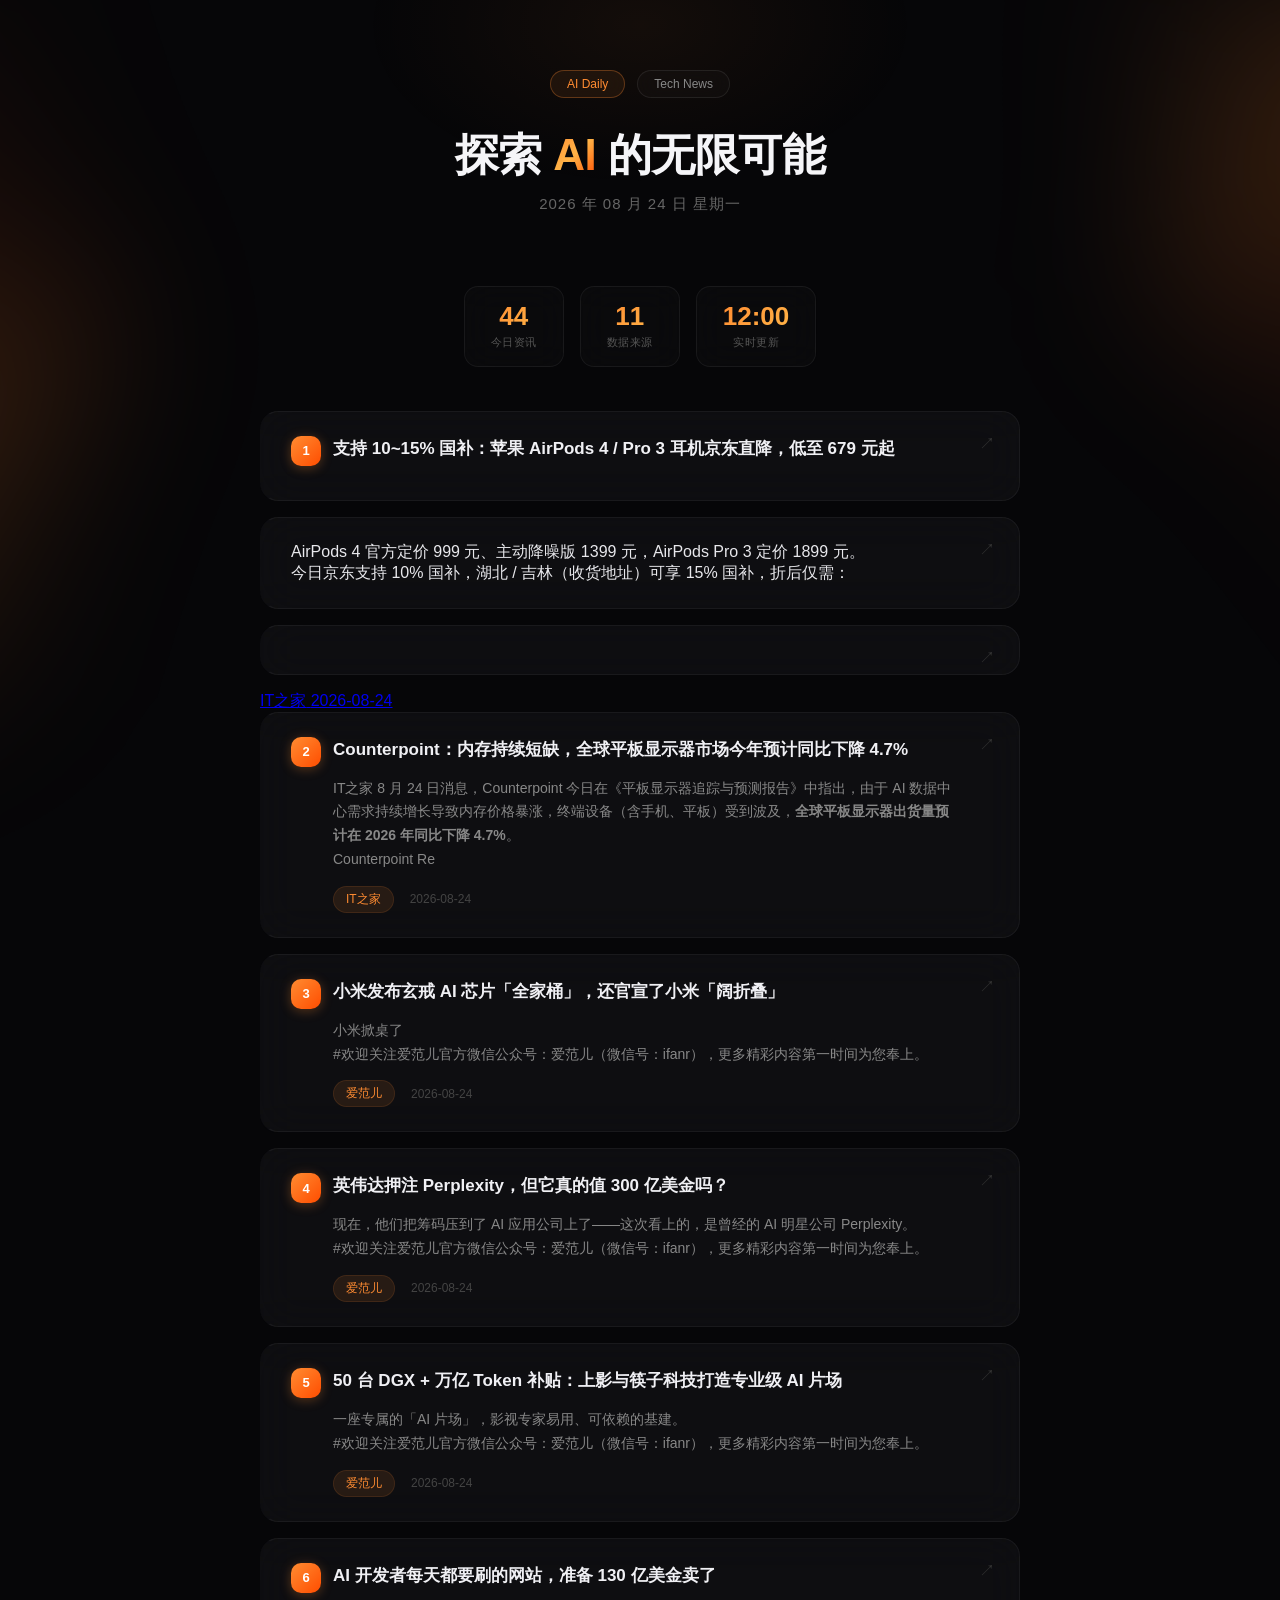
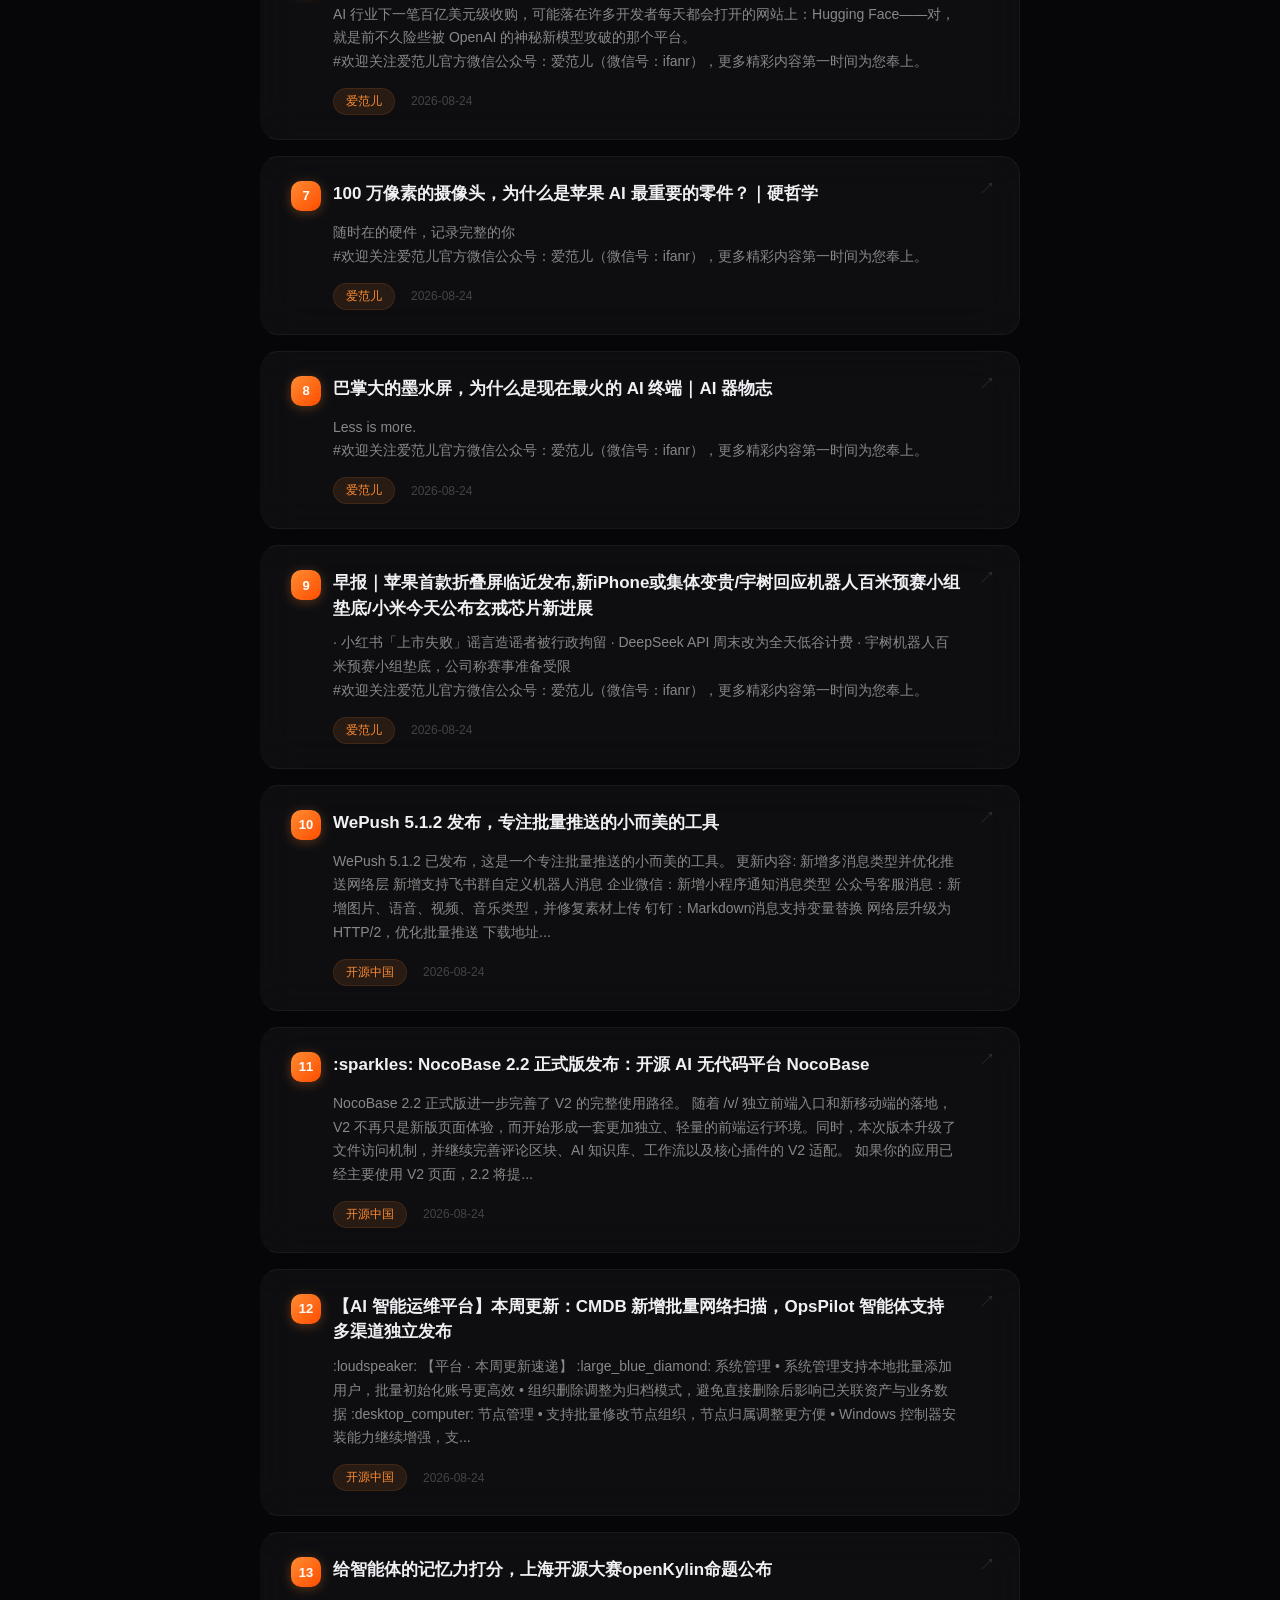
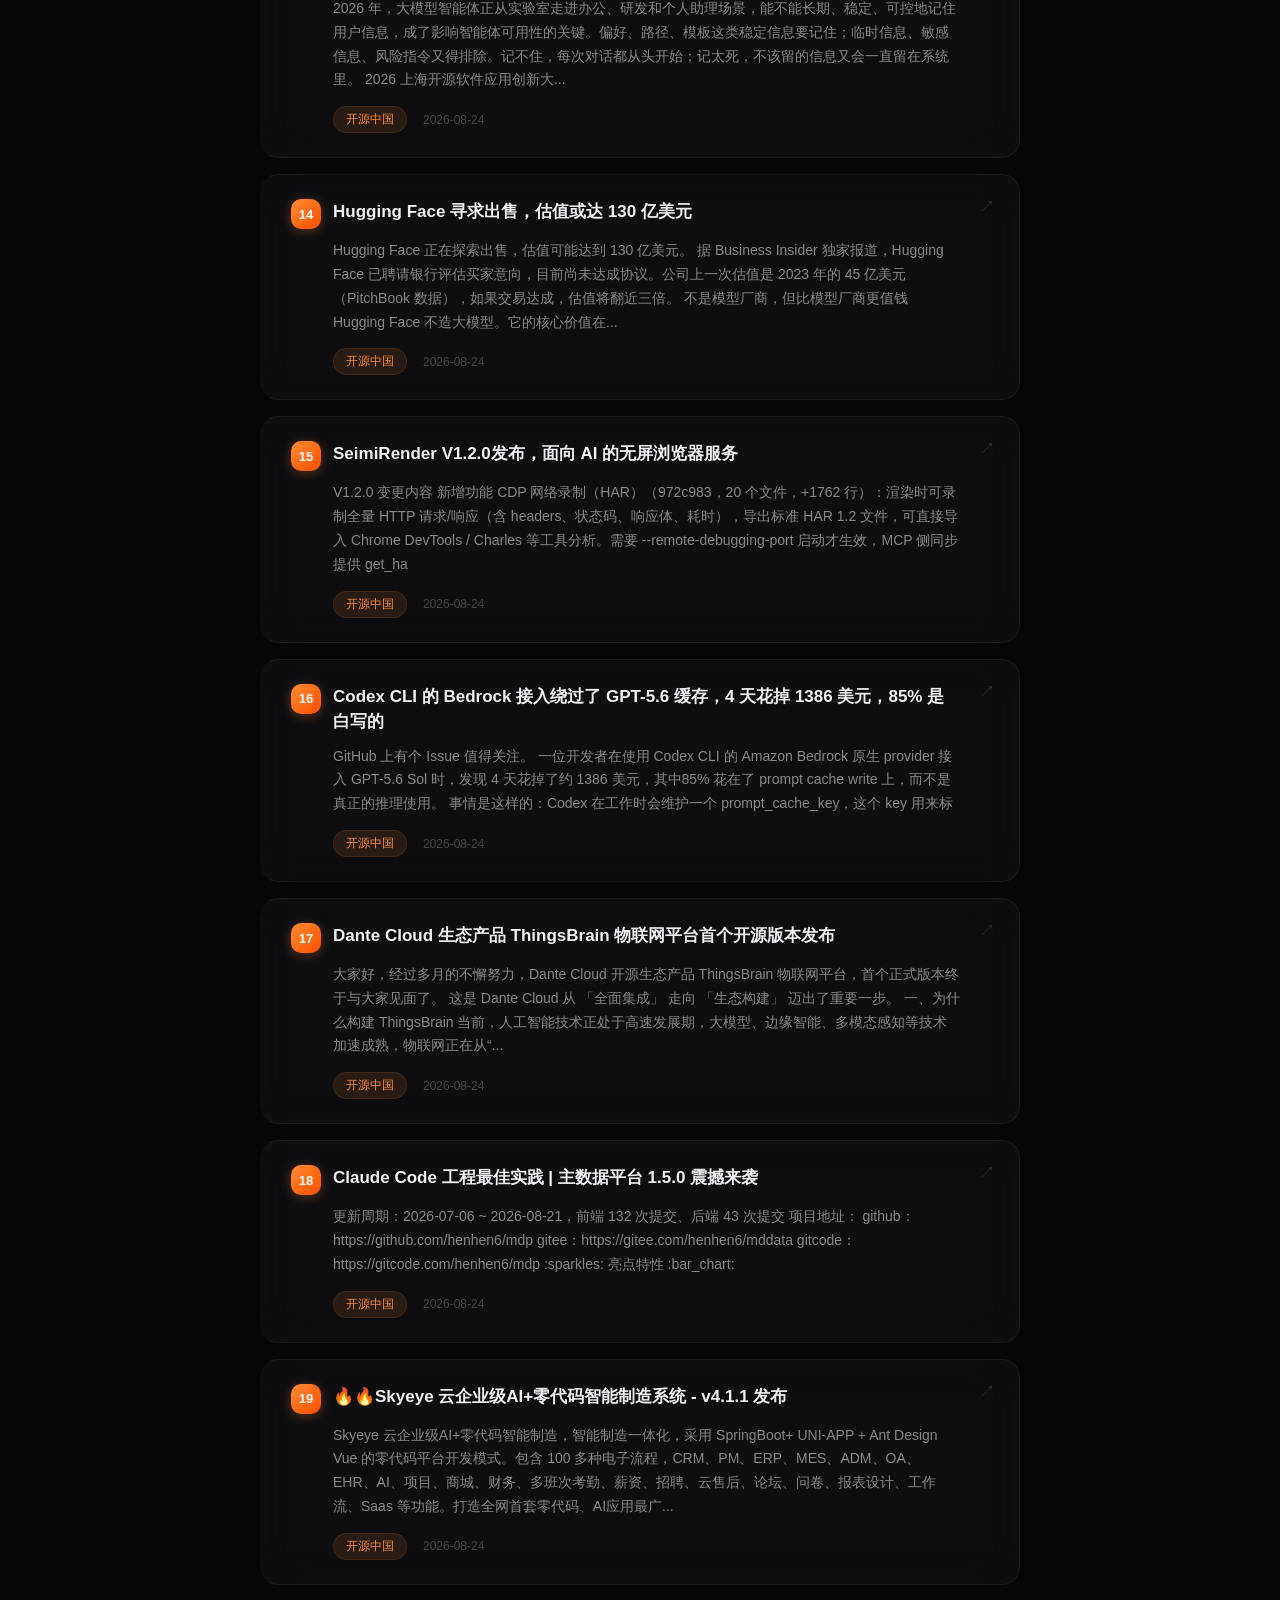
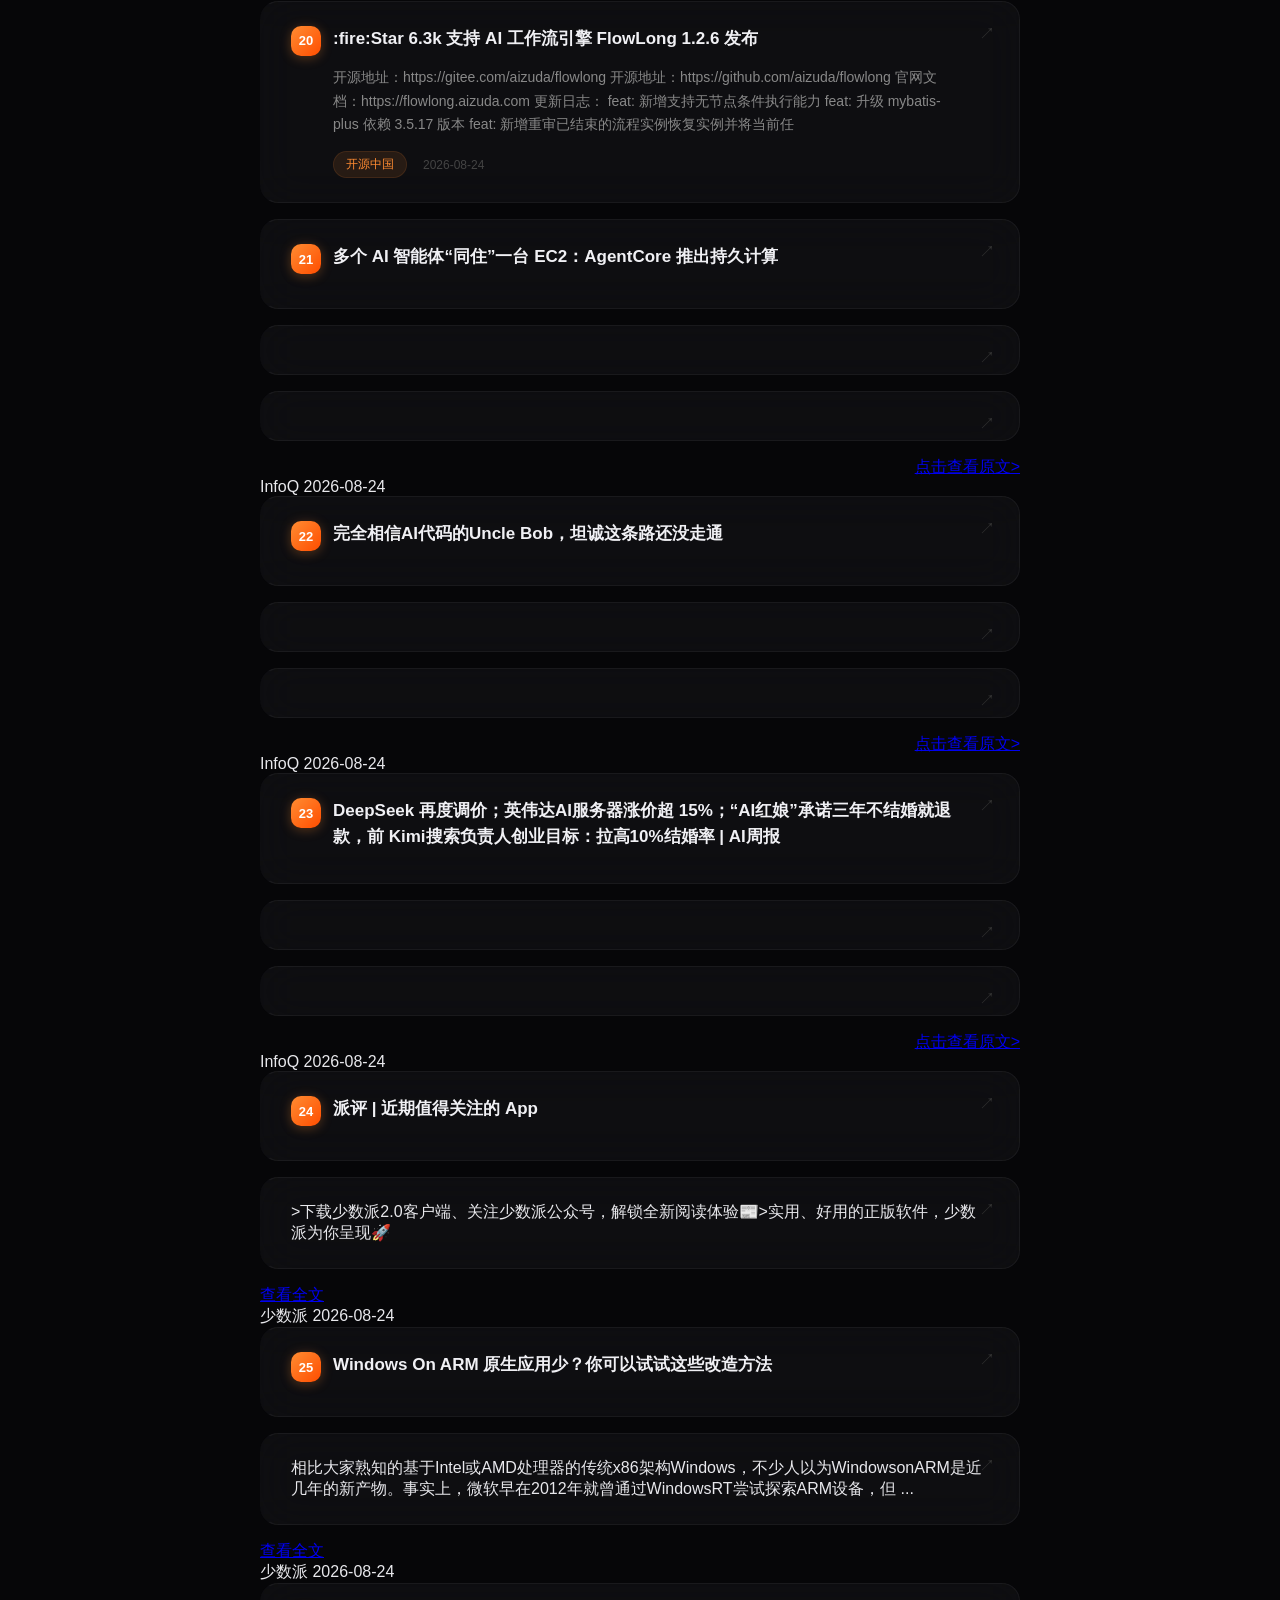
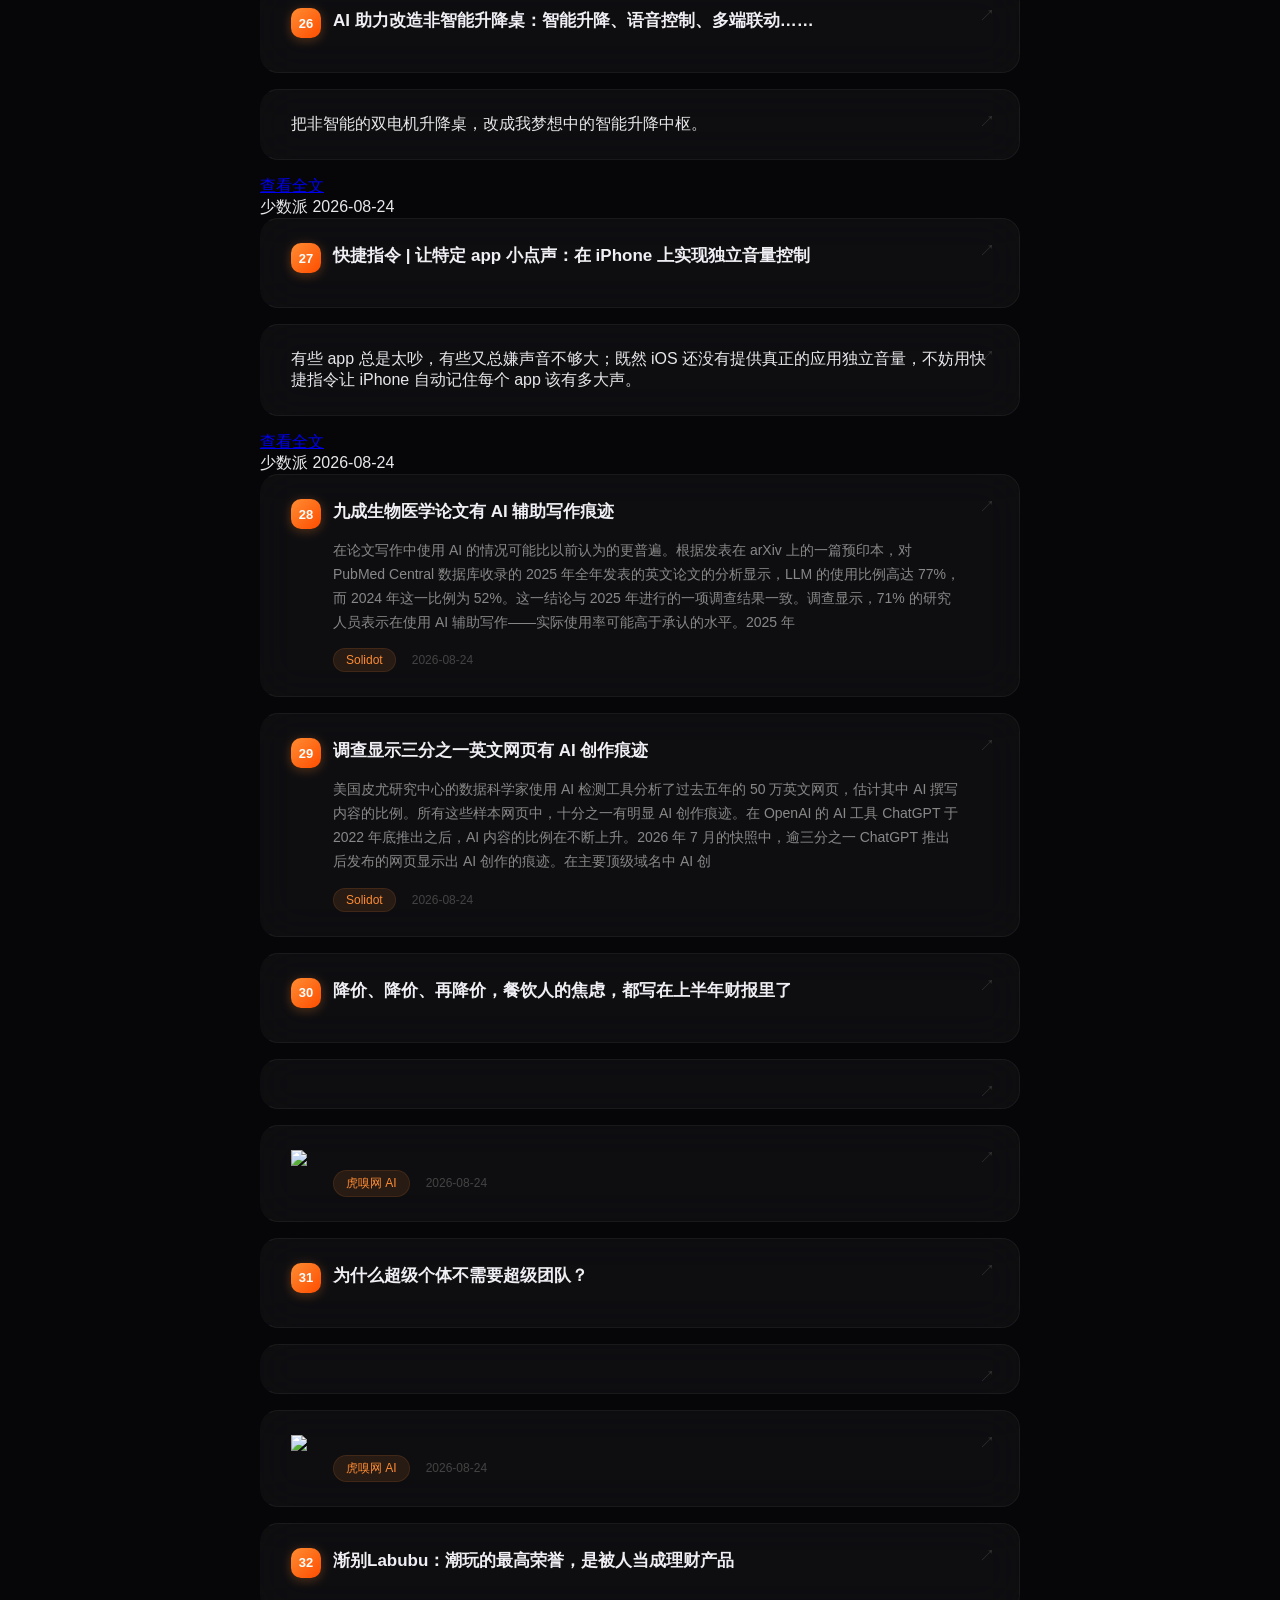
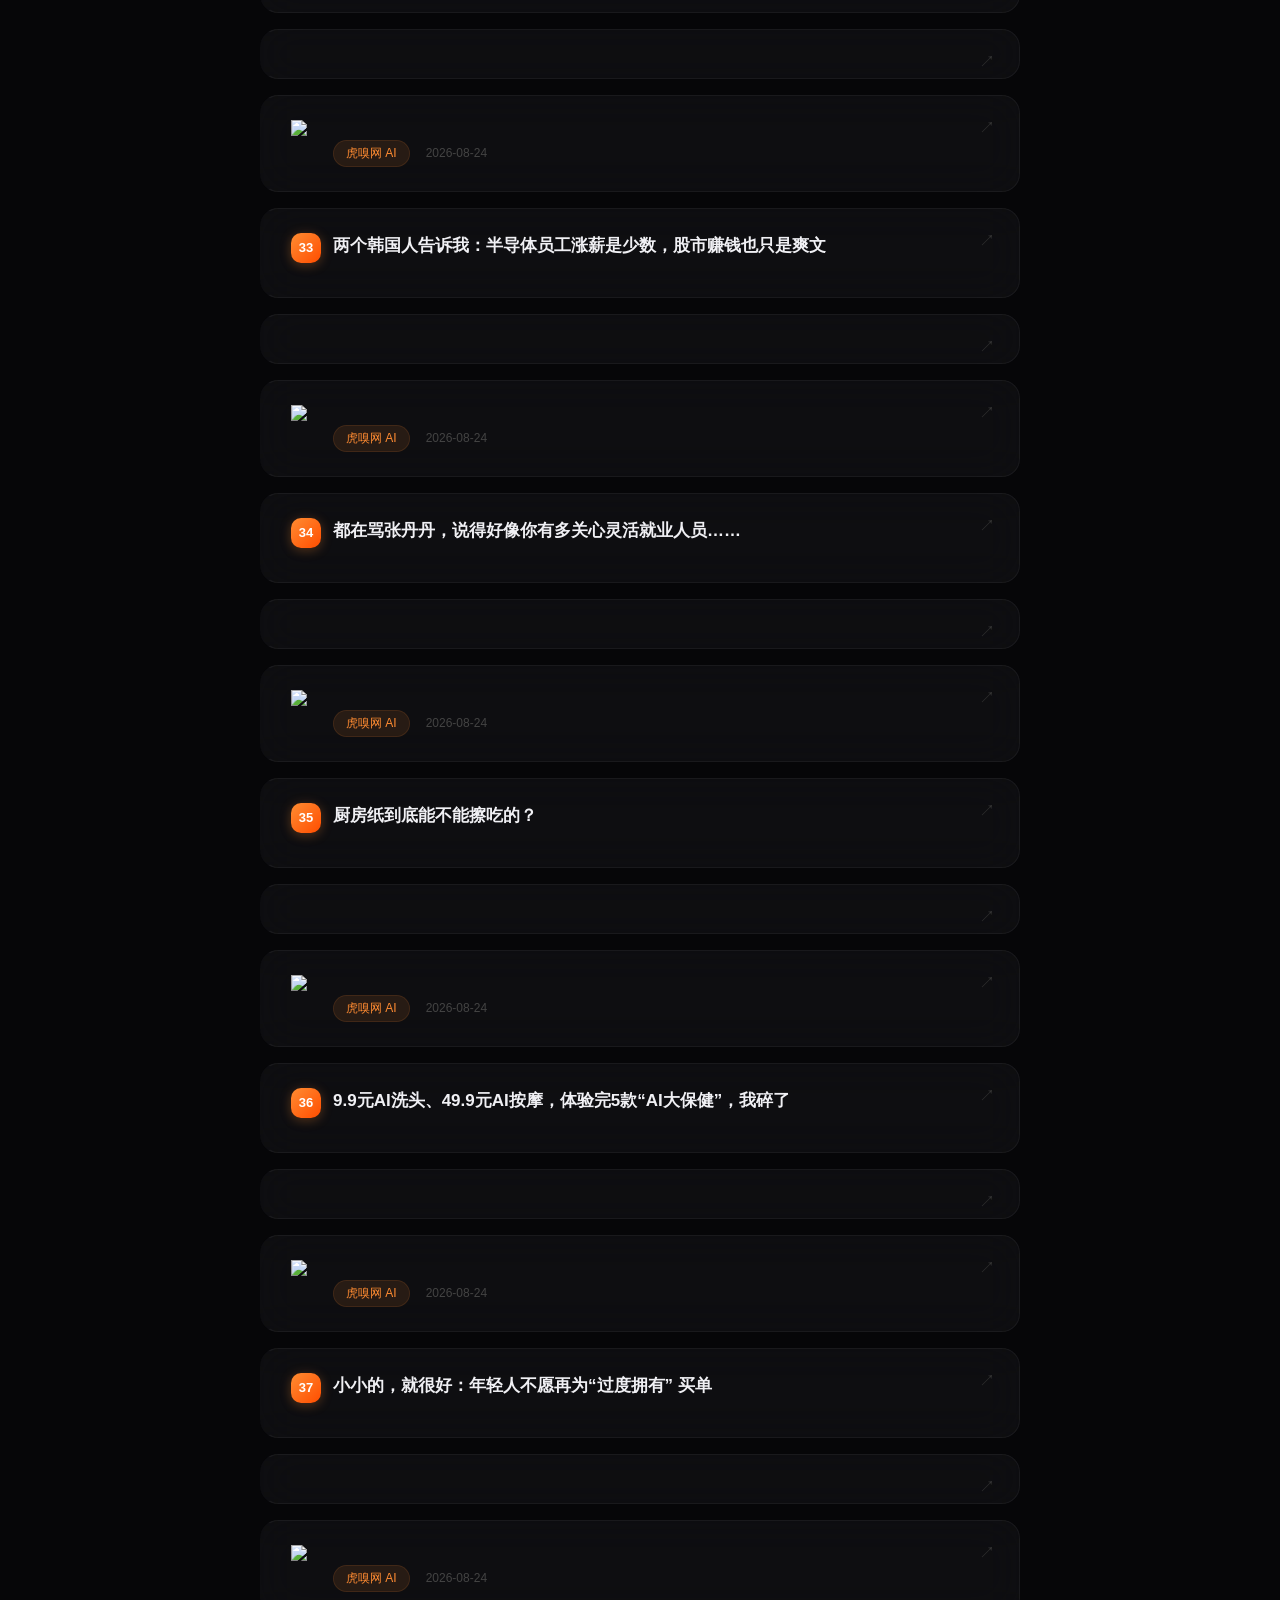
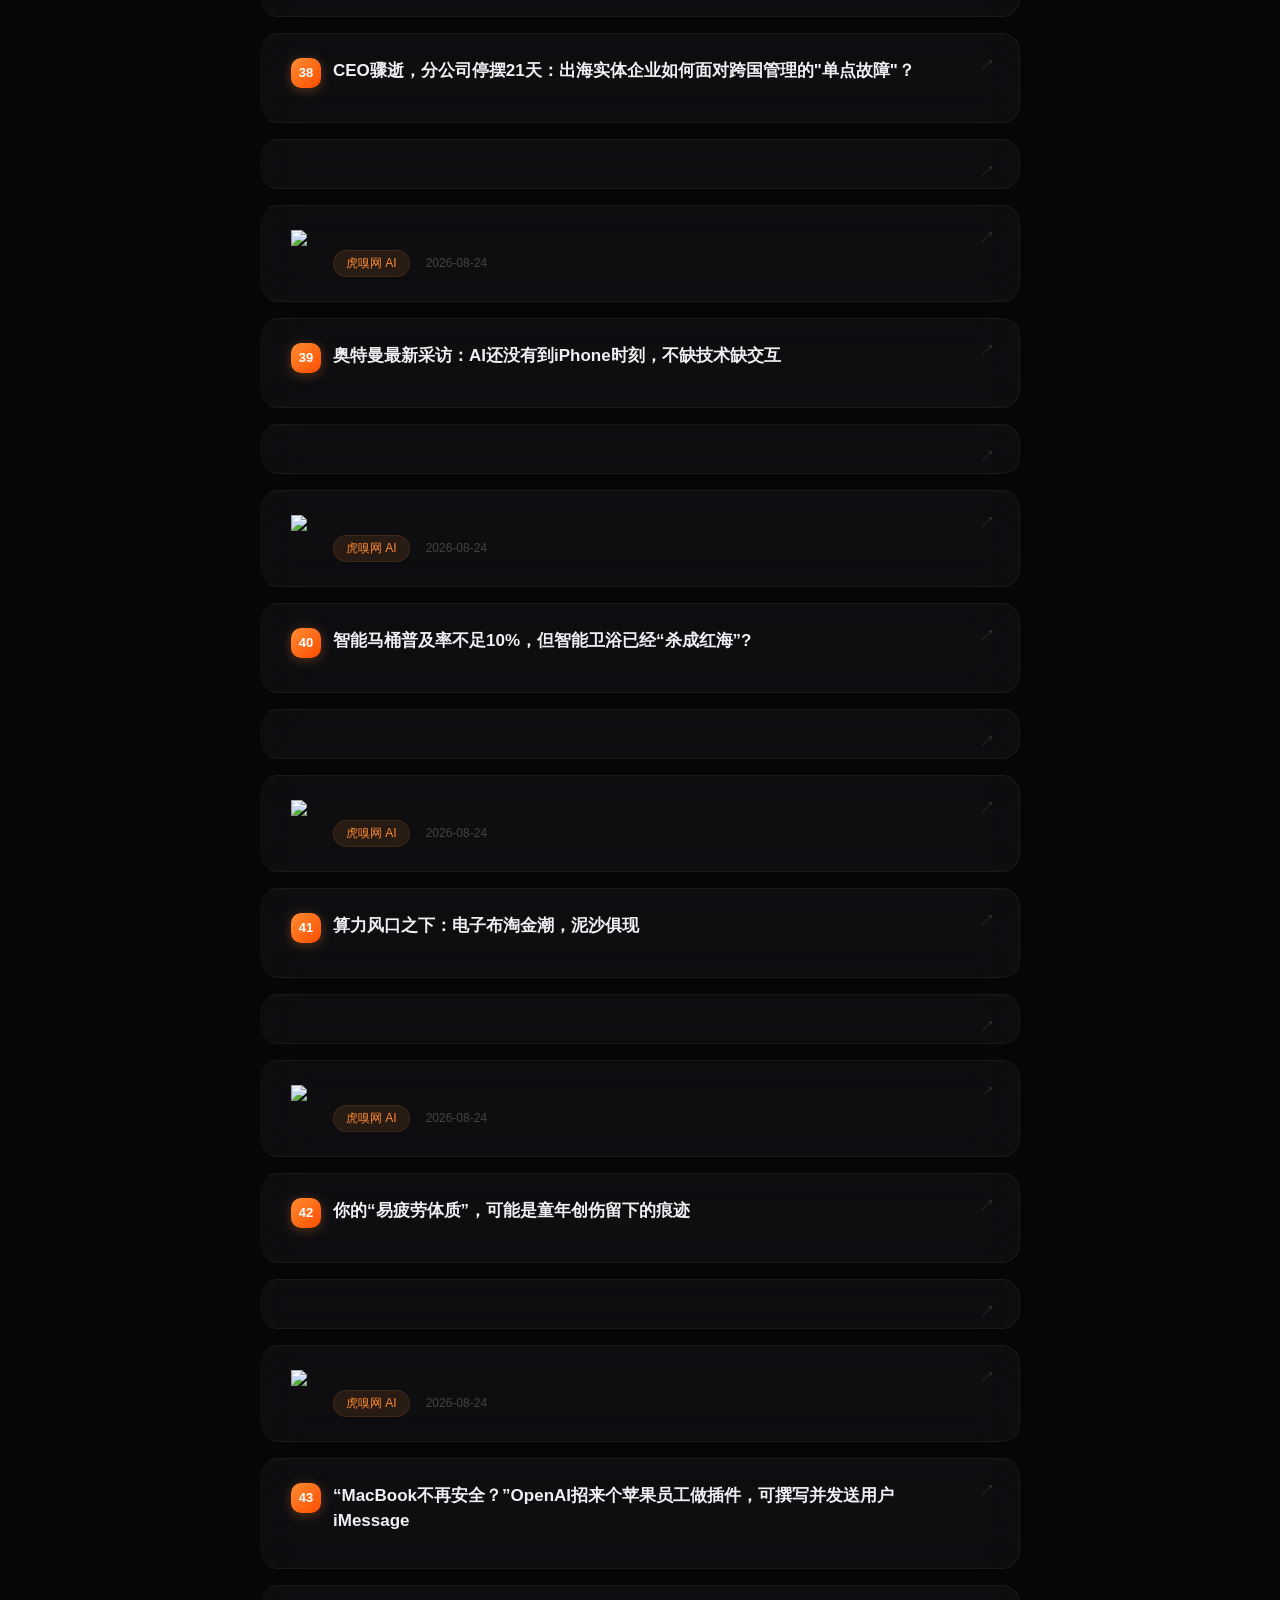
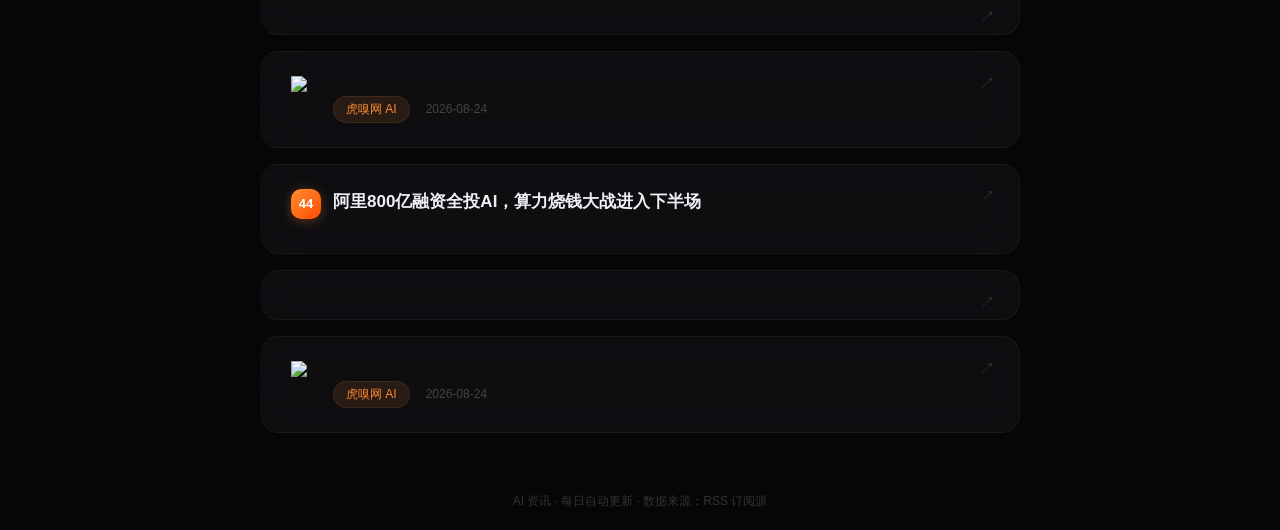
==== commit 25a5b35d: "auto: 每日新闻刷新 2026-08-24" ====
--- a/新闻项目/index.html
+++ b/新闻项目/index.html
@@ -339,163 +339,115 @@
 
   <!-- 统计条 -->
   <div class="stats-bar">
-    <div class="stat-item"><div class="num">38</div><div class="label">今日资讯</div></div>
+    <div class="stat-item"><div class="num">44</div><div class="label">今日资讯</div></div>
     <div class="stat-item"><div class="num">11</div><div class="label">数据来源</div></div>
-    <div class="stat-item"><div class="num">6:00</div><div class="label">实时更新</div></div>
+    <div class="stat-item"><div class="num">12:00</div><div class="label">实时更新</div></div>
   </div>
 
   <!-- 资讯列表 -->
   <div class="news-list">
     
-    <a class="card" href="https://www.ithome.com/0/993/535.htm" target="_blank" rel="noopener noreferrer" title="点击查看详情">
+    <a class="card" href="https://www.ithome.com/0/993/719.htm" target="_blank" rel="noopener noreferrer" title="点击查看详情">
       <div class="card-header">
         <div class="index">1</div>
-        <div class="title">小米玄戒三芯集结：O3 开启规模量产、O100 和 D100 研发完成明年商用</div>
-      </div>
-      <div class="summary"><p data-vmark="b142">IT之家 8 月 24 日消息，小米官方宣布，小米玄戒三芯集结：</p><blockquote><ul class="medium-size list-paddingleft-2"><li><p data-vmark="3a31">玄戒 O3，AI 旗舰 SoC，安兔兔首破 500 万</p></li><li><p data-vmark="6e6a">玄戒</div>
+        <div class="title">支持 10~15% 国补：苹果 AirPods 4 / Pro 3 耳机京东直降，低至 679 元起</div>
+      </div>
+      <div class="summary"><p data-vmark="4f37">AirPods 4 官方定价 999 元、主动降噪版 1399 元，AirPods Pro 3 定价 1899 元。</p><p data-vmark="c83b">今日京东支持 10% 国补，湖北 / 吉林（收货地址）可享 15% 国补，折后仅需：</p><dir><a contenteditable="false" href="https://u.jd</div>
       <div class="meta">
         <span class="source">IT之家</span>
         <span class="time">2026-08-24</span>
       </div>
     </a>
     
-    <a class="card" href="https://www.ithome.com/0/993/526.htm" target="_blank" rel="noopener noreferrer" title="点击查看详情">
+    <a class="card" href="https://www.ithome.com/0/993/694.htm" target="_blank" rel="noopener noreferrer" title="点击查看详情">
       <div class="card-header">
         <div class="index">2</div>
-        <div class="title">国内首款 3nm 智驾芯片，小米玄戒 D100 官宣明年商用</div>
-      </div>
-      <div class="summary"><p data-vmark="de4b">IT之家 8 月 24 日消息，国内首款 3nm 智驾高算力 AI 芯片 —— 小米玄戒 D100 今日正式亮相。玄戒 D100 已经研发完成，明年正式商用。</p><p style="text-align: center;" data-vmark="62f7"><img src="https://img.ithome.com/newsuploadfile</div>
+        <div class="title">Counterpoint：内存持续短缺，全球平板显示器市场今年预计同比下降 4.7%</div>
+      </div>
+      <div class="summary"><p data-vmark="0000">IT之家 8 月 24 日消息，Counterpoint 今日在《平板显示器追踪与预测报告》中指出，由于 AI 数据中心需求持续增长导致内存价格暴涨，终端设备（含手机、平板）受到波及，<strong>全球平板显示器出货量预计在 2026 年同比下降 4.7%</strong>。</p><p data-vmark="f525">Counterpoint Re</div>
       <div class="meta">
         <span class="source">IT之家</span>
         <span class="time">2026-08-24</span>
       </div>
     </a>
     
-    <a class="card" href="https://www.ithome.com/0/993/519.htm" target="_blank" rel="noopener noreferrer" title="点击查看详情">
+    <a class="card" href="https://www.ifanr.com/1676441?utm_source=rss&utm_medium=rss&utm_campaign=" target="_blank" rel="noopener noreferrer" title="点击查看详情">
       <div class="card-header">
         <div class="index">3</div>
-        <div class="title">首个突破 500 万分的旗舰 SoC！小米玄戒 O3 正式发布，CPU 采用十核全大核设计</div>
-      </div>
-      <div class="summary"><p data-vmark="1429">IT之家 8 月 24 日消息，在今天的小米玄戒芯片技术沟通会上，小米玄戒 O3 正式发布。小米官方称，这是小米为最高端产品打造的「AI 旗舰 SoC」，安兔兔跑分高达 522 万分，<strong>是首个突破 500 万分的旗舰 SoC</strong>，也是小米历时 459 天带来的诚意之作。</p><p data-vmark="f73a" style</div>
-      <div class="meta">
-        <span class="source">IT之家</span>
-        <span class="time">2026-08-24</span>
-      </div>
-    </a>
-    
-    <a class="card" href="https://www.ithome.com/0/993/512.htm" target="_blank" rel="noopener noreferrer" title="点击查看详情">
+        <div class="title">小米发布玄戒 AI 芯片「全家桶」，还官宣了小米「阔折叠」</div>
+      </div>
+      <div class="summary">小米掀桌了<p>#欢迎关注爱范儿官方微信公众号：爱范儿（微信号：ifanr），更多精彩内容第一时间为您奉上。</p></div>
+      <div class="meta">
+        <span class="source">爱范儿</span>
+        <span class="time">2026-08-24</span>
+      </div>
+    </a>
+    
+    <a class="card" href="https://www.ifanr.com/1676435?utm_source=rss&utm_medium=rss&utm_campaign=" target="_blank" rel="noopener noreferrer" title="点击查看详情">
       <div class="card-header">
         <div class="index">4</div>
-        <div class="title">行业首颗 6nm 3D 晶圆级堆叠的 AI 加速芯片：小米玄戒 O100 官宣</div>
-      </div>
-      <div class="summary"><p data-vmark="2a7b">IT之家 8 月 24 日消息，在今日的小米玄戒芯片技术沟通会上，<strong>小米玄戒 O100 正式官宣</strong>，这是行业首颗 6nm 3D 晶圆级堆叠的 AI 加速芯片。</p><p data-vmark="a167" style="text-align: center;"><img src="https://img.ithome.com</div>
-      <div class="meta">
-        <span class="source">IT之家</span>
-        <span class="time">2026-08-24</span>
-      </div>
-    </a>
-    
-    <a class="card" href="https://www.ithome.com/0/993/505.htm" target="_blank" rel="noopener noreferrer" title="点击查看详情">
+        <div class="title">英伟达押注 Perplexity，但它真的值 300 亿美金吗？</div>
+      </div>
+      <div class="summary">现在，他们把筹码压到了 AI 应用公司上了——这次看上的，是曾经的 AI 明星公司 Perplexity。<p>#欢迎关注爱范儿官方微信公众号：爱范儿（微信号：ifanr），更多精彩内容第一时间为您奉上。</p></div>
+      <div class="meta">
+        <span class="source">爱范儿</span>
+        <span class="time">2026-08-24</span>
+      </div>
+    </a>
+    
+    <a class="card" href="https://www.ifanr.com/1676318?utm_source=rss&utm_medium=rss&utm_campaign=" target="_blank" rel="noopener noreferrer" title="点击查看详情">
       <div class="card-header">
         <div class="index">5</div>
-        <div class="title">小米玄戒 O3 官宣十核全大核 CPU 性能提升 60%，GPU 首发 G2-Ultra NX 性能提升 85%</div>
-      </div>
-      <div class="summary"><p data-vmark="46e1">IT之家 8 月 24 日消息，小米玄戒 O3 芯片今日正式发布，这是小米为最高端产品打造的「AI 旗舰 SoC」，<strong>安兔兔跑分高达 522 万分，是首个突破 500 万分的旗舰 SoC</strong>。</p><p data-vmark="414c">IT之家从技术沟通会现场获悉，<strong>CPU 采用十</strong><stro</div>
-      <div class="meta">
-        <span class="source">IT之家</span>
-        <span class="time">2026-08-24</span>
-      </div>
-    </a>
-    
-    <a class="card" href="https://www.ithome.com/0/993/502.htm" target="_blank" rel="noopener noreferrer" title="点击查看详情">
+        <div class="title">50 台 DGX + 万亿 Token 补贴：上影与筷子科技打造专业级 AI 片场</div>
+      </div>
+      <div class="summary">一座专属的「AI 片场」，影视专家易用、可依赖的基建。<p>#欢迎关注爱范儿官方微信公众号：爱范儿（微信号：ifanr），更多精彩内容第一时间为您奉上。</p></div>
+      <div class="meta">
+        <span class="source">爱范儿</span>
+        <span class="time">2026-08-24</span>
+      </div>
+    </a>
+    
+    <a class="card" href="https://www.ifanr.com/1676393?utm_source=rss&utm_medium=rss&utm_campaign=" target="_blank" rel="noopener noreferrer" title="点击查看详情">
       <div class="card-header">
         <div class="index">6</div>
-        <div class="title">小米玄戒 O3 行业首发支持 LPDDR6，相比前代 O1 内存带宽提升 48%</div>
-      </div>
-      <div class="summary"><p data-vmark="b215">IT之家 8 月 24 日消息，小米玄戒芯片技术沟通会正在进行中。小米首款 AI 旗舰 SoC 玄戒 O3 已首发亮相，这也是小米首款 AI 旗舰 SoC。</p><p style="text-align: center;" data-vmark="2e78"><img src="https://img.ithome.com/newsuploadfiles</div>
-      <div class="meta">
-        <span class="source">IT之家</span>
-        <span class="time">2026-08-24</span>
-      </div>
-    </a>
-    
-    <a class="card" href="https://www.ithome.com/0/993/498.htm" target="_blank" rel="noopener noreferrer" title="点击查看详情">
+        <div class="title">AI 开发者每天都要刷的网站，准备 130 亿美金卖了</div>
+      </div>
+      <div class="summary">AI 行业下一笔百亿美元级收购，可能落在许多开发者每天都会打开的网站上：Hugging Face——对，就是前不久险些被 OpenAI 的神秘新模型攻破的那个平台。
+
+<p>#欢迎关注爱范儿官方微信公众号：爱范儿（微信号：ifanr），更多精彩内容第一时间为您奉上。</p></div>
+      <div class="meta">
+        <span class="source">爱范儿</span>
+        <span class="time">2026-08-24</span>
+      </div>
+    </a>
+    
+    <a class="card" href="https://www.ifanr.com/1676333?utm_source=rss&utm_medium=rss&utm_campaign=" target="_blank" rel="noopener noreferrer" title="点击查看详情">
       <div class="card-header">
         <div class="index">7</div>
-        <div class="title">240 亿晶体管数量！小米首款 AI 旗舰 SoC 玄戒 O3 亮相，采用 3nm 工艺</div>
-      </div>
-      <div class="summary"><p data-vmark="430c">IT之家 8 月 24 日闪讯速报，小米玄戒芯片技术沟通会正在进行中，小米首款 AI 旗舰 SoC 玄戒 O3 亮相，<strong>这也是小米首款 AI 旗舰 SoC</strong>。</p><p data-vmark="5020" style="text-align: center;"><img src="https://img.ithome.com</div>
-      <div class="meta">
-        <span class="source">IT之家</span>
-        <span class="time">2026-08-24</span>
-      </div>
-    </a>
-    
-    <a class="card" href="https://www.ithome.com/0/993/497.htm" target="_blank" rel="noopener noreferrer" title="点击查看详情">
+        <div class="title">100 万像素的摄像头，为什么是苹果 AI 最重要的零件？｜硬哲学</div>
+      </div>
+      <div class="summary">随时在的硬件，记录完整的你<p>#欢迎关注爱范儿官方微信公众号：爱范儿（微信号：ifanr），更多精彩内容第一时间为您奉上。</p></div>
+      <div class="meta">
+        <span class="source">爱范儿</span>
+        <span class="time">2026-08-24</span>
+      </div>
+    </a>
+    
+    <a class="card" href="https://www.ifanr.com/1675741?utm_source=rss&utm_medium=rss&utm_campaign=" target="_blank" rel="noopener noreferrer" title="点击查看详情">
       <div class="card-header">
         <div class="index">8</div>
-        <div class="title">小米玄戒团队官宣今年已完成三个方向的演进迭代：高能效、高带宽、高算力</div>
-      </div>
-      <div class="summary"><p data-vmark="1b8f">IT之家 8 月 24 日消息，小米玄戒芯片技术沟通会正在进行。据介绍，去年 5 月，小米玄戒 O1、玄戒 T1 正式发布。作为中国大陆首款 3nm 先进制程旗舰 SoC，玄戒 O1 实装于小米 15S Pro 及两款小米 Pad 7 系列旗舰平板。</p><p data-vmark="936f" style="text-align: center;"><</div>
-      <div class="meta">
-        <span class="source">IT之家</span>
-        <span class="time">2026-08-24</span>
-      </div>
-    </a>
-    
-    <a class="card" href="https://www.ifanr.com/1676318?utm_source=rss&utm_medium=rss&utm_campaign=" target="_blank" rel="noopener noreferrer" title="点击查看详情">
+        <div class="title">巴掌大的墨水屏，为什么是现在最火的 AI 终端｜AI 器物志</div>
+      </div>
+      <div class="summary">Less is more.<p>#欢迎关注爱范儿官方微信公众号：爱范儿（微信号：ifanr），更多精彩内容第一时间为您奉上。</p></div>
+      <div class="meta">
+        <span class="source">爱范儿</span>
+        <span class="time">2026-08-24</span>
+      </div>
+    </a>
+    
+    <a class="card" href="https://www.ifanr.com/1676314?utm_source=rss&utm_medium=rss&utm_campaign=" target="_blank" rel="noopener noreferrer" title="点击查看详情">
       <div class="card-header">
         <div class="index">9</div>
-        <div class="title">50 台 DGX + 万亿 Token 补贴：上影与筷子科技打造专业级 AI 片场</div>
-      </div>
-      <div class="summary">一座专属的「AI 片场」，影视专家易用、可依赖的基建。<p>#欢迎关注爱范儿官方微信公众号：爱范儿（微信号：ifanr），更多精彩内容第一时间为您奉上。</p></div>
-      <div class="meta">
-        <span class="source">爱范儿</span>
-        <span class="time">2026-08-24</span>
-      </div>
-    </a>
-    
-    <a class="card" href="https://www.ifanr.com/1676393?utm_source=rss&utm_medium=rss&utm_campaign=" target="_blank" rel="noopener noreferrer" title="点击查看详情">
-      <div class="card-header">
-        <div class="index">10</div>
-        <div class="title">AI 开发者每天都要刷的网站，准备 130 亿美金卖了</div>
-      </div>
-      <div class="summary">AI 行业下一笔百亿美元级收购，可能落在许多开发者每天都会打开的网站上：Hugging Face——对，就是前不久险些被 OpenAI 的神秘新模型攻破的那个平台。
-
-<p>#欢迎关注爱范儿官方微信公众号：爱范儿（微信号：ifanr），更多精彩内容第一时间为您奉上。</p></div>
-      <div class="meta">
-        <span class="source">爱范儿</span>
-        <span class="time">2026-08-24</span>
-      </div>
-    </a>
-    
-    <a class="card" href="https://www.ifanr.com/1676333?utm_source=rss&utm_medium=rss&utm_campaign=" target="_blank" rel="noopener noreferrer" title="点击查看详情">
-      <div class="card-header">
-        <div class="index">11</div>
-        <div class="title">100 万像素的摄像头，为什么是苹果 AI 最重要的零件？｜硬哲学</div>
-      </div>
-      <div class="summary">随时在的硬件，记录完整的你<p>#欢迎关注爱范儿官方微信公众号：爱范儿（微信号：ifanr），更多精彩内容第一时间为您奉上。</p></div>
-      <div class="meta">
-        <span class="source">爱范儿</span>
-        <span class="time">2026-08-24</span>
-      </div>
-    </a>
-    
-    <a class="card" href="https://www.ifanr.com/1675741?utm_source=rss&utm_medium=rss&utm_campaign=" target="_blank" rel="noopener noreferrer" title="点击查看详情">
-      <div class="card-header">
-        <div class="index">12</div>
-        <div class="title">巴掌大的墨水屏，为什么是现在最火的 AI 终端｜AI 器物志</div>
-      </div>
-      <div class="summary">Less is more.<p>#欢迎关注爱范儿官方微信公众号：爱范儿（微信号：ifanr），更多精彩内容第一时间为您奉上。</p></div>
-      <div class="meta">
-        <span class="source">爱范儿</span>
-        <span class="time">2026-08-24</span>
-      </div>
-    </a>
-    
-    <a class="card" href="https://www.ifanr.com/1676314?utm_source=rss&utm_medium=rss&utm_campaign=" target="_blank" rel="noopener noreferrer" title="点击查看详情">
-      <div class="card-header">
-        <div class="index">13</div>
         <div class="title">早报｜苹果首款折叠屏临近发布,新iPhone或集体变贵/宇树回应机器人百米预赛小组垫底/小米今天公布玄戒芯片新进展</div>
       </div>
       <div class="summary">· 小红书「上市失败」谣言造谣者被行政拘留
@@ -507,153 +459,213 @@
       </div>
     </a>
     
+    <a class="card" href="https://www.oschina.net/news/502095" target="_blank" rel="noopener noreferrer" title="点击查看详情">
+      <div class="card-header">
+        <div class="index">10</div>
+        <div class="title">WePush 5.1.2 发布，专注批量推送的小而美的工具</div>
+      </div>
+      <div class="summary">WePush 5.1.2 已发布，这是一个专注批量推送的小而美的工具。 更新内容: 新增多消息类型并优化推送网络层 新增支持飞书群自定义机器人消息 企业微信：新增小程序通知消息类型 公众号客服消息：新增图片、语音、视频、音乐类型，并修复素材上传 钉钉：Markdown消息支持变量替换 网络层升级为HTTP/2，优化批量推送 下载地址...</div>
+      <div class="meta">
+        <span class="source">开源中国</span>
+        <span class="time">2026-08-24</span>
+      </div>
+    </a>
+    
     <a class="card" href="https://www.oschina.net/news/502090" target="_blank" rel="noopener noreferrer" title="点击查看详情">
       <div class="card-header">
+        <div class="index">11</div>
+        <div class="title">:sparkles: NocoBase 2.2 正式版发布：开源 AI 无代码平台 NocoBase</div>
+      </div>
+      <div class="summary">NocoBase 2.2 正式版进一步完善了 V2 的完整使用路径。 随着 /v/ 独立前端入口和新移动端的落地，V2 不再只是新版页面体验，而开始形成一套更加独立、轻量的前端运行环境。同时，本次版本升级了文件访问机制，并继续完善评论区块、AI 知识库、工作流以及核心插件的 V2 适配。 如果你的应用已经主要使用 V2 页面，2.2 将提...</div>
+      <div class="meta">
+        <span class="source">开源中国</span>
+        <span class="time">2026-08-24</span>
+      </div>
+    </a>
+    
+    <a class="card" href="https://www.oschina.net/news/502089" target="_blank" rel="noopener noreferrer" title="点击查看详情">
+      <div class="card-header">
+        <div class="index">12</div>
+        <div class="title">【AI 智能运维平台】本周更新：CMDB 新增批量网络扫描，OpsPilot 智能体支持多渠道独立发布</div>
+      </div>
+      <div class="summary">:loudspeaker: 【平台 · 本周更新速递】 :large_blue_diamond: 系统管理 • 系统管理支持本地批量添加用户，批量初始化账号更高效 • 组织删除调整为归档模式，避免直接删除后影响已关联资产与业务数据 :desktop_computer: 节点管理 • 支持批量修改节点组织，节点归属调整更方便 • Windows 控制器安装能力继续增强，支...</div>
+      <div class="meta">
+        <span class="source">开源中国</span>
+        <span class="time">2026-08-24</span>
+      </div>
+    </a>
+    
+    <a class="card" href="https://www.oschina.net/news/502088" target="_blank" rel="noopener noreferrer" title="点击查看详情">
+      <div class="card-header">
+        <div class="index">13</div>
+        <div class="title">给智能体的记忆力打分，上海开源大赛openKylin命题公布</div>
+      </div>
+      <div class="summary">2026 年，大模型智能体正从实验室走进办公、研发和个人助理场景，能不能长期、稳定、可控地记住用户信息，成了影响智能体可用性的关键。偏好、路径、模板这类稳定信息要记住；临时信息、敏感信息、风险指令又得排除。记不住，每次对话都从头开始；记太死，不该留的信息又会一直留在系统里。 2026 上海开源软件应用创新大...</div>
+      <div class="meta">
+        <span class="source">开源中国</span>
+        <span class="time">2026-08-24</span>
+      </div>
+    </a>
+    
+    <a class="card" href="https://www.oschina.net/news/502087/hugging-face-could-be-acquired-13-billion" target="_blank" rel="noopener noreferrer" title="点击查看详情">
+      <div class="card-header">
         <div class="index">14</div>
-        <div class="title">:sparkles: NocoBase 2.2 正式版发布：开源 AI 无代码平台 NocoBase</div>
-      </div>
-      <div class="summary">NocoBase 2.2 正式版进一步完善了 V2 的完整使用路径。 随着 /v/ 独立前端入口和新移动端的落地，V2 不再只是新版页面体验，而开始形成一套更加独立、轻量的前端运行环境。同时，本次版本升级了文件访问机制，并继续完善评论区块、AI 知识库、工作流以及核心插件的 V2 适配。 如果你的应用已经主要使用 V2 页面，2.2 将提...</div>
-      <div class="meta">
-        <span class="source">开源中国</span>
-        <span class="time">2026-08-24</span>
-      </div>
-    </a>
-    
-    <a class="card" href="https://www.oschina.net/news/502089" target="_blank" rel="noopener noreferrer" title="点击查看详情">
+        <div class="title">Hugging Face 寻求出售，估值或达 130 亿美元</div>
+      </div>
+      <div class="summary">Hugging Face 正在探索出售，估值可能达到 130 亿美元。 据 Business Insider 独家报道，Hugging Face 已聘请银行评估买家意向，目前尚未达成协议。公司上一次估值是 2023 年的 45 亿美元（PitchBook 数据），如果交易达成，估值将翻近三倍。 不是模型厂商，但比模型厂商更值钱 Hugging Face 不造大模型。它的核心价值在...</div>
+      <div class="meta">
+        <span class="source">开源中国</span>
+        <span class="time">2026-08-24</span>
+      </div>
+    </a>
+    
+    <a class="card" href="https://www.oschina.net/news/502086" target="_blank" rel="noopener noreferrer" title="点击查看详情">
       <div class="card-header">
         <div class="index">15</div>
-        <div class="title">【AI 智能运维平台】本周更新：CMDB 新增批量网络扫描，OpsPilot 智能体支持多渠道独立发布</div>
-      </div>
-      <div class="summary">:loudspeaker: 【平台 · 本周更新速递】 :large_blue_diamond: 系统管理 • 系统管理支持本地批量添加用户，批量初始化账号更高效 • 组织删除调整为归档模式，避免直接删除后影响已关联资产与业务数据 :desktop_computer: 节点管理 • 支持批量修改节点组织，节点归属调整更方便 • Windows 控制器安装能力继续增强，支...</div>
-      <div class="meta">
-        <span class="source">开源中国</span>
-        <span class="time">2026-08-24</span>
-      </div>
-    </a>
-    
-    <a class="card" href="https://www.oschina.net/news/502088" target="_blank" rel="noopener noreferrer" title="点击查看详情">
+        <div class="title">SeimiRender V1.2.0发布，面向 AI 的无屏浏览器服务</div>
+      </div>
+      <div class="summary">V1.2.0 变更内容 新增功能 CDP 网络录制（HAR）（972c983，20 个文件，+1762 行）：渲染时可录制全量 HTTP 请求/响应（含 headers、状态码、响应体、耗时），导出标准 HAR 1.2 文件，可直接导入 Chrome DevTools / Charles 等工具分析。需要 --remote-debugging-port 启动才生效，MCP 侧同步提供 get_ha</div>
+      <div class="meta">
+        <span class="source">开源中国</span>
+        <span class="time">2026-08-24</span>
+      </div>
+    </a>
+    
+    <a class="card" href="https://www.oschina.net/news/502085" target="_blank" rel="noopener noreferrer" title="点击查看详情">
       <div class="card-header">
         <div class="index">16</div>
-        <div class="title">给智能体的记忆力打分，openKylin 命题公布</div>
-      </div>
-      <div class="summary">2026 年，大模型智能体正从实验室走进办公、研发和个人助理场景，能不能长期、稳定、可控地记住用户信息，成了影响智能体可用性的关键。偏好、路径、模板这类稳定信息要记住；临时信息、敏感信息、风险指令又得排除。记不住，每次对话都从头开始；记太死，不该留的信息又会一直留在系统里。 2026 上海开源软件应用创新大...</div>
-      <div class="meta">
-        <span class="source">开源中国</span>
-        <span class="time">2026-08-24</span>
-      </div>
-    </a>
-    
-    <a class="card" href="https://www.oschina.net/news/502087/hugging-face-could-be-acquired-13-billion" target="_blank" rel="noopener noreferrer" title="点击查看详情">
+        <div class="title">Codex CLI 的 Bedrock 接入绕过了 GPT-5.6 缓存，4 天花掉 1386 美元，85% 是白写的</div>
+      </div>
+      <div class="summary">GitHub 上有个 Issue 值得关注。 一位开发者在使用 Codex CLI 的 Amazon Bedrock 原生 provider 接入 GPT-5.6 Sol 时，发现 4 天花掉了约 1386 美元，其中85% 花在了 prompt cache write 上，而不是真正的推理使用。 事情是这样的：Codex 在工作时会维护一个 prompt_cache_key，这个 key 用来标</div>
+      <div class="meta">
+        <span class="source">开源中国</span>
+        <span class="time">2026-08-24</span>
+      </div>
+    </a>
+    
+    <a class="card" href="https://www.oschina.net/news/502084" target="_blank" rel="noopener noreferrer" title="点击查看详情">
       <div class="card-header">
         <div class="index">17</div>
-        <div class="title">Hugging Face 寻求出售，估值或达 130 亿美元</div>
-      </div>
-      <div class="summary">Hugging Face 正在探索出售，估值可能达到 130 亿美元。 据 Business Insider 独家报道，Hugging Face 已聘请银行评估买家意向，目前尚未达成协议。公司上一次估值是 2023 年的 45 亿美元（PitchBook 数据），如果交易达成，估值将翻近三倍。 不是模型厂商，但比模型厂商更值钱 Hugging Face 不造大模型。它的核心价值在...</div>
-      <div class="meta">
-        <span class="source">开源中国</span>
-        <span class="time">2026-08-24</span>
-      </div>
-    </a>
-    
-    <a class="card" href="https://www.oschina.net/news/502086" target="_blank" rel="noopener noreferrer" title="点击查看详情">
+        <div class="title">Dante Cloud 生态产品 ThingsBrain 物联网平台首个开源版本发布</div>
+      </div>
+      <div class="summary">大家好，经过多月的不懈努力，Dante Cloud 开源生态产品 ThingsBrain 物联网平台，首个正式版本终于与大家见面了。 这是 Dante Cloud 从 「全面集成」 走向 「生态构建」 迈出了重要一步。 一、为什么构建 ThingsBrain 当前，人工智能技术正处于高速发展期，大模型、边缘智能、多模态感知等技术加速成熟，物联网正在从“...</div>
+      <div class="meta">
+        <span class="source">开源中国</span>
+        <span class="time">2026-08-24</span>
+      </div>
+    </a>
+    
+    <a class="card" href="https://www.oschina.net/news/502083" target="_blank" rel="noopener noreferrer" title="点击查看详情">
       <div class="card-header">
         <div class="index">18</div>
-        <div class="title">SeimiRender V1.2.0发布，面向 AI 的无屏浏览器服务</div>
-      </div>
-      <div class="summary">V1.2.0 变更内容 新增功能 CDP 网络录制（HAR）（972c983，20 个文件，+1762 行）：渲染时可录制全量 HTTP 请求/响应（含 headers、状态码、响应体、耗时），导出标准 HAR 1.2 文件，可直接导入 Chrome DevTools / Charles 等工具分析。需要 --remote-debugging-port 启动才生效，MCP 侧同步提供 get_ha</div>
-      <div class="meta">
-        <span class="source">开源中国</span>
-        <span class="time">2026-08-24</span>
-      </div>
-    </a>
-    
-    <a class="card" href="https://www.oschina.net/news/502085" target="_blank" rel="noopener noreferrer" title="点击查看详情">
+        <div class="title">Claude Code 工程最佳实践 | 主数据平台 1.5.0 震撼来袭</div>
+      </div>
+      <div class="summary">更新周期：2026-07-06 ~ 2026-08-21，前端 132 次提交、后端 43 次提交 项目地址： github：https://github.com/henhen6/mdp gitee：https://gitee.com/henhen6/mddata gitcode：https://gitcode.com/henhen6/mdp :sparkles: 亮点特性 :bar_chart:</div>
+      <div class="meta">
+        <span class="source">开源中国</span>
+        <span class="time">2026-08-24</span>
+      </div>
+    </a>
+    
+    <a class="card" href="https://www.oschina.net/news/502082" target="_blank" rel="noopener noreferrer" title="点击查看详情">
       <div class="card-header">
         <div class="index">19</div>
-        <div class="title">Codex CLI 的 Bedrock 接入绕过了 GPT-5.6 缓存，4 天花掉 1386 美元，85% 是白写的</div>
-      </div>
-      <div class="summary">GitHub 上有个 Issue 值得关注。 一位开发者在使用 Codex CLI 的 Amazon Bedrock 原生 provider 接入 GPT-5.6 Sol 时，发现 4 天花掉了约 1386 美元，其中85% 花在了 prompt cache write 上，而不是真正的推理使用。 事情是这样的：Codex 在工作时会维护一个 prompt_cache_key，这个 key 用来标</div>
-      <div class="meta">
-        <span class="source">开源中国</span>
-        <span class="time">2026-08-24</span>
-      </div>
-    </a>
-    
-    <a class="card" href="https://www.oschina.net/news/502084" target="_blank" rel="noopener noreferrer" title="点击查看详情">
+        <div class="title">🔥🔥Skyeye 云企业级AI+零代码智能制造系统 - v4.1.1 发布</div>
+      </div>
+      <div class="summary">Skyeye 云企业级AI+零代码智能制造，智能制造一体化，采用 SpringBoot+ UNI-APP + Ant Design Vue 的零代码平台开发模式。包含 100 多种电子流程，CRM、PM、ERP、MES、ADM、OA、EHR、AI、项目、商城、财务、多班次考勤、薪资、招聘、云售后、论坛、问卷、报表设计、工作流、Saas 等功能。打造全网首套零代码、AI应用最广...</div>
+      <div class="meta">
+        <span class="source">开源中国</span>
+        <span class="time">2026-08-24</span>
+      </div>
+    </a>
+    
+    <a class="card" href="https://www.oschina.net/news/502081" target="_blank" rel="noopener noreferrer" title="点击查看详情">
       <div class="card-header">
         <div class="index">20</div>
-        <div class="title">Dante Cloud 生态产品 ThingsBrain 物联网平台首个开源版本发布</div>
-      </div>
-      <div class="summary">大家好，经过多月的不懈努力，Dante Cloud 开源生态产品 ThingsBrain 物联网平台，首个正式版本终于与大家见面了。 这是 Dante Cloud 从 「全面集成」 走向 「生态构建」 迈出了重要一步。 一、为什么构建 ThingsBrain 当前，人工智能技术正处于高速发展期，大模型、边缘智能、多模态感知等技术加速成熟，物联网正在从“...</div>
-      <div class="meta">
-        <span class="source">开源中国</span>
-        <span class="time">2026-08-24</span>
-      </div>
-    </a>
-    
-    <a class="card" href="https://www.oschina.net/news/502083" target="_blank" rel="noopener noreferrer" title="点击查看详情">
+        <div class="title">:fire:Star 6.3k 支持 AI 工作流引擎 FlowLong 1.2.6 发布</div>
+      </div>
+      <div class="summary">开源地址：https://gitee.com/aizuda/flowlong 开源地址：https://github.com/aizuda/flowlong 官网文档：https://flowlong.aizuda.com 更新日志： feat: 新增支持无节点条件执行能力 feat: 升级 mybatis-plus 依赖 3.5.17 版本 feat: 新增重审已结束的流程实例恢复实例并将当前任</div>
+      <div class="meta">
+        <span class="source">开源中国</span>
+        <span class="time">2026-08-24</span>
+      </div>
+    </a>
+    
+    <a class="card" href="https://www.infoq.cn/article/2IBWc7BuB2qoGao5tlQT?utm_source=rss&utm_medium=article" target="_blank" rel="noopener noreferrer" title="点击查看详情">
       <div class="card-header">
         <div class="index">21</div>
-        <div class="title">Claude Code 工程最佳实践 | 主数据平台 1.5.0 震撼来袭</div>
-      </div>
-      <div class="summary">更新周期：2026-07-06 ~ 2026-08-21，前端 132 次提交、后端 43 次提交 项目地址： github：https://github.com/henhen6/mdp gitee：https://gitee.com/henhen6/mddata gitcode：https://gitcode.com/henhen6/mdp :sparkles: 亮点特性 :bar_chart:</div>
-      <div class="meta">
-        <span class="source">开源中国</span>
-        <span class="time">2026-08-24</span>
-      </div>
-    </a>
-    
-    <a class="card" href="https://www.oschina.net/news/502082" target="_blank" rel="noopener noreferrer" title="点击查看详情">
+        <div class="title">多个 AI 智能体“同住”一台 EC2：AgentCore 推出持久计算</div>
+      </div>
+      <div class="summary"><div align='right'><a href='https://www.infoq.cn/article/2IBWc7BuB2qoGao5tlQT?utm_source=rss&utm_medium=article'>点击查看原文></a></div></div>
+      <div class="meta">
+        <span class="source">InfoQ</span>
+        <span class="time">2026-08-24</span>
+      </div>
+    </a>
+    
+    <a class="card" href="https://www.infoq.cn/article/ogFMPSyD3LqR9RtbIRky?utm_source=rss&utm_medium=article" target="_blank" rel="noopener noreferrer" title="点击查看详情">
       <div class="card-header">
         <div class="index">22</div>
-        <div class="title">🔥🔥Skyeye 云企业级AI+零代码智能制造系统 - v4.1.1 发布</div>
-      </div>
-      <div class="summary">Skyeye 云企业级AI+零代码智能制造，智能制造一体化，采用 SpringBoot+ UNI-APP + Ant Design Vue 的零代码平台开发模式。包含 100 多种电子流程，CRM、PM、ERP、MES、ADM、OA、EHR、AI、项目、商城、财务、多班次考勤、薪资、招聘、云售后、论坛、问卷、报表设计、工作流、Saas 等功能。打造全网首套零代码、AI应用最广...</div>
-      <div class="meta">
-        <span class="source">开源中国</span>
-        <span class="time">2026-08-24</span>
-      </div>
-    </a>
-    
-    <a class="card" href="https://www.oschina.net/news/502081" target="_blank" rel="noopener noreferrer" title="点击查看详情">
+        <div class="title">完全相信AI代码的Uncle Bob，坦诚这条路还没走通</div>
+      </div>
+      <div class="summary"><div align='right'><a href='https://www.infoq.cn/article/ogFMPSyD3LqR9RtbIRky?utm_source=rss&utm_medium=article'>点击查看原文></a></div></div>
+      <div class="meta">
+        <span class="source">InfoQ</span>
+        <span class="time">2026-08-24</span>
+      </div>
+    </a>
+    
+    <a class="card" href="https://www.infoq.cn/article/ONGSA7k86LcxFyU64N2z?utm_source=rss&utm_medium=article" target="_blank" rel="noopener noreferrer" title="点击查看详情">
       <div class="card-header">
         <div class="index">23</div>
-        <div class="title">:fire:Star 6.3k 支持 AI 工作流引擎 FlowLong 1.2.6 发布</div>
-      </div>
-      <div class="summary">开源地址：https://gitee.com/aizuda/flowlong 开源地址：https://github.com/aizuda/flowlong 官网文档：https://flowlong.aizuda.com 更新日志： feat: 新增支持无节点条件执行能力 feat: 升级 mybatis-plus 依赖 3.5.17 版本 feat: 新增重审已结束的流程实例恢复实例并将当前任</div>
-      <div class="meta">
-        <span class="source">开源中国</span>
-        <span class="time">2026-08-24</span>
-      </div>
-    </a>
-    
-    <a class="card" href="https://www.infoq.cn/article/ogFMPSyD3LqR9RtbIRky?utm_source=rss&utm_medium=article" target="_blank" rel="noopener noreferrer" title="点击查看详情">
+        <div class="title">DeepSeek 再度调价；英伟达AI服务器涨价超 15%；“AI红娘”承诺三年不结婚就退款，前 Kimi搜索负责人创业目标：拉高10%结婚率 | AI周报</div>
+      </div>
+      <div class="summary"><div align='right'><a href='https://www.infoq.cn/article/ONGSA7k86LcxFyU64N2z?utm_source=rss&utm_medium=article'>点击查看原文></a></div></div>
+      <div class="meta">
+        <span class="source">InfoQ</span>
+        <span class="time">2026-08-24</span>
+      </div>
+    </a>
+    
+    <a class="card" href="https://sspai.com/post/113795" target="_blank" rel="noopener noreferrer" title="点击查看详情">
       <div class="card-header">
         <div class="index">24</div>
-        <div class="title">完全相信AI代码的Uncle Bob，坦诚这条路还没走通</div>
-      </div>
-      <div class="summary"><div align='right'><a href='https://www.infoq.cn/article/ogFMPSyD3LqR9RtbIRky?utm_source=rss&utm_medium=article'>点击查看原文></a></div></div>
-      <div class="meta">
-        <span class="source">InfoQ</span>
-        <span class="time">2026-08-24</span>
-      </div>
-    </a>
-    
-    <a class="card" href="https://www.infoq.cn/article/ONGSA7k86LcxFyU64N2z?utm_source=rss&utm_medium=article" target="_blank" rel="noopener noreferrer" title="点击查看详情">
+        <div class="title">派评 | 近期值得关注的 App</div>
+      </div>
+      <div class="summary">>下载少数派2.0客户端、关注少数派公众号，解锁全新阅读体验📰>实用、好用的正版软件，少数派为你呈现🚀<a href="https://sspai.com/post/113795" target="_blank">查看全文</a></div>
+      <div class="meta">
+        <span class="source">少数派</span>
+        <span class="time">2026-08-24</span>
+      </div>
+    </a>
+    
+    <a class="card" href="https://sspai.com/prime/story/create-your-own-windows-apps" target="_blank" rel="noopener noreferrer" title="点击查看详情">
       <div class="card-header">
         <div class="index">25</div>
-        <div class="title">DeepSeek 再度调价；英伟达AI服务器涨价超 15%；“AI红娘”承诺三年不结婚就退款，前 Kimi搜索负责人创业目标：拉高10%结婚率 | AI周报</div>
-      </div>
-      <div class="summary"><div align='right'><a href='https://www.infoq.cn/article/ONGSA7k86LcxFyU64N2z?utm_source=rss&utm_medium=article'>点击查看原文></a></div></div>
-      <div class="meta">
-        <span class="source">InfoQ</span>
+        <div class="title">Windows On ARM 原生应用少？你可以试试这些改造方法</div>
+      </div>
+      <div class="summary">相比大家熟知的基于Intel或AMD处理器的传统x86架构Windows，不少人以为WindowsonARM是近几年的新产物。事实上，微软早在2012年就曾通过WindowsRT尝试探索ARM设备，但 ...<a href="https://sspai.com/prime/story/create-your-own-windows-apps" target="_blank">查看全文</a><p></div>
+      <div class="meta">
+        <span class="source">少数派</span>
+        <span class="time">2026-08-24</span>
+      </div>
+    </a>
+    
+    <a class="card" href="https://sspai.com/post/113563" target="_blank" rel="noopener noreferrer" title="点击查看详情">
+      <div class="card-header">
+        <div class="index">26</div>
+        <div class="title">AI 助力改造非智能升降桌：智能升降、语音控制、多端联动……</div>
+      </div>
+      <div class="summary">把非智能的双电机升降桌，改成我梦想中的智能升降中枢。<a href="https://sspai.com/post/113563" target="_blank">查看全文</a></div>
+      <div class="meta">
+        <span class="source">少数派</span>
         <span class="time">2026-08-24</span>
       </div>
     </a>
     
     <a class="card" href="https://sspai.com/post/112983" target="_blank" rel="noopener noreferrer" title="点击查看详情">
       <div class="card-header">
-        <div class="index">26</div>
+        <div class="index">27</div>
         <div class="title">快捷指令 | 让特定 app 小点声：在 iPhone 上实现独立音量控制</div>
       </div>
       <div class="summary">有些 app 总是太吵，有些又总嫌声音不够大；既然 iOS 还没有提供真正的应用独立音量，不妨用快捷指令让 iPhone 自动记住每个 app 该有多大声。<a href="https://sspai.com/post/112983" target="_blank">查看全文</a></div>
@@ -663,144 +675,204 @@
       </div>
     </a>
     
-    <a class="card" href="https://www.huxiu.com/article/4885472.html" target="_blank" rel="noopener noreferrer" title="点击查看详情">
-      <div class="card-header">
-        <div class="index">27</div>
-        <div class="title">2800亿知识付费市场，容不下一个卖练习册的北大教授</div>
-      </div>
-      <div class="summary"><figure><img src="https://img.huxiucdn.com/ai/ai-general-cover/202608/24/32999-prod-nb2ep-general-1-1787552867957.png?imageView2/1/w/1440/h/810/|imageMogr2/strip/interlace/1/quality/85/format/png" ref</div>
-      <div class="meta">
-        <span class="source">虎嗅网 AI </span>
-        <span class="time">2026-08-24</span>
-      </div>
-    </a>
-    
-    <a class="card" href="https://www.huxiu.com/article/4885471.html" target="_blank" rel="noopener noreferrer" title="点击查看详情">
+    <a class="card" href="https://www.solidot.org/story?sid=85173" target="_blank" rel="noopener noreferrer" title="点击查看详情">
       <div class="card-header">
         <div class="index">28</div>
-        <div class="title">甲醛白菜不用怕</div>
-      </div>
-      <div class="summary"><figure><img src="https://img.huxiucdn.com/ai/ai-general-cover/202608/24/791-prod-nb2ep-general-1-1787552212049.png?imageView2/1/w/1440/h/810/|imageMogr2/strip/interlace/1/quality/85/format/png" refer</div>
-      <div class="meta">
-        <span class="source">虎嗅网 AI </span>
-        <span class="time">2026-08-24</span>
-      </div>
-    </a>
-    
-    <a class="card" href="https://www.huxiu.com/article/4885469.html" target="_blank" rel="noopener noreferrer" title="点击查看详情">
+        <div class="title">九成生物医学论文有 AI 辅助写作痕迹</div>
+      </div>
+      <div class="summary">在论文写作中使用 AI 的情况可能比以前认为的更普遍。根据发表在 arXiv 上的一篇预印本，对 PubMed Central 数据库收录的 2025 年全年发表的英文论文的分析显示，LLM 的使用比例高达 77%，而 2024 年这一比例为 52%。这一结论与 2025 年进行的一项调查结果一致。调查显示，71% 的研究人员表示在使用 AI 辅助写作——实际使用率可能高于承认的水平。2025 年</div>
+      <div class="meta">
+        <span class="source">Solidot</span>
+        <span class="time">2026-08-24</span>
+      </div>
+    </a>
+    
+    <a class="card" href="https://www.solidot.org/story?sid=85172" target="_blank" rel="noopener noreferrer" title="点击查看详情">
       <div class="card-header">
         <div class="index">29</div>
-        <div class="title">打工人逃不掉的付费上班项目，又涨价了</div>
-      </div>
-      <div class="summary"><figure><img src="https://img.huxiucdn.com/ai/ai-general-cover/202608/24/32998-prod-nb2ep-general-1-1787551876433.png?imageView2/1/w/1440/h/810/|imageMogr2/strip/interlace/1/quality/85/format/png" ref</div>
-      <div class="meta">
-        <span class="source">虎嗅网 AI </span>
-        <span class="time">2026-08-24</span>
-      </div>
-    </a>
-    
-    <a class="card" href="https://www.huxiu.com/article/4885467.html" target="_blank" rel="noopener noreferrer" title="点击查看详情">
+        <div class="title">调查显示三分之一英文网页有 AI 创作痕迹</div>
+      </div>
+      <div class="summary">美国皮尤研究中心的数据科学家使用 AI 检测工具分析了过去五年的 50 万英文网页，估计其中 AI 撰写内容的比例。所有这些样本网页中，十分之一有明显 AI 创作痕迹。在 OpenAI 的 AI 工具 ChatGPT 于 2022 年底推出之后，AI 内容的比例在不断上升。2026 年 7 月的快照中，逾三分之一 ChatGPT 推出后发布的网页显示出 AI 创作的痕迹。在主要顶级域名中 AI 创</div>
+      <div class="meta">
+        <span class="source">Solidot</span>
+        <span class="time">2026-08-24</span>
+      </div>
+    </a>
+    
+    <a class="card" href="https://www.huxiu.com/article/4885612.html" target="_blank" rel="noopener noreferrer" title="点击查看详情">
       <div class="card-header">
         <div class="index">30</div>
-        <div class="title">AI偶像，不能照搬真人明星的逻辑</div>
-      </div>
-      <div class="summary"><figure><img src="https://img.huxiucdn.com/ai/ai-general-cover/202608/24/32997-prod-db-general-1-1787551756730.png?imageView2/1/w/1440/h/810/|imageMogr2/strip/interlace/1/quality/85/format/png" referr</div>
-      <div class="meta">
-        <span class="source">虎嗅网 AI </span>
-        <span class="time">2026-08-24</span>
-      </div>
-    </a>
-    
-    <a class="card" href="https://www.huxiu.com/article/4885463.html" target="_blank" rel="noopener noreferrer" title="点击查看详情">
+        <div class="title">降价、降价、再降价，餐饮人的焦虑，都写在上半年财报里了</div>
+      </div>
+      <div class="summary"><figure><img src="https://img.huxiucdn.com/ai/ai-general-cover/202608/24/33046-prod-kl-general-1-1787574497559.png?imageView2/1/w/1440/h/810/|imageMogr2/strip/interlace/1/quality/85/format/png" referr</div>
+      <div class="meta">
+        <span class="source">虎嗅网 AI </span>
+        <span class="time">2026-08-24</span>
+      </div>
+    </a>
+    
+    <a class="card" href="https://www.huxiu.com/article/4885573.html" target="_blank" rel="noopener noreferrer" title="点击查看详情">
       <div class="card-header">
         <div class="index">31</div>
-        <div class="title">黄仁勋押注，DeepSeek内测，详解Harness到底是什么？</div>
-      </div>
-      <div class="summary"><figure><img src="https://img.huxiucdn.com/ai/ai-general-cover/202608/24/32996-prod-nb2ep-general-1-1787551347859.png?imageView2/1/w/1440/h/810/|imageMogr2/strip/interlace/1/quality/85/format/png" ref</div>
-      <div class="meta">
-        <span class="source">虎嗅网 AI </span>
-        <span class="time">2026-08-24</span>
-      </div>
-    </a>
-    
-    <a class="card" href="https://www.huxiu.com/article/4885462.html" target="_blank" rel="noopener noreferrer" title="点击查看详情">
+        <div class="title">为什么超级个体不需要超级团队？</div>
+      </div>
+      <div class="summary"><figure><img src="https://img.huxiucdn.com/ai/ai-general-cover/202608/24/841-prod-db-general-1-1787570390785.png?imageView2/1/w/1440/h/810/|imageMogr2/strip/interlace/1/quality/85/format/png" referrer</div>
+      <div class="meta">
+        <span class="source">虎嗅网 AI </span>
+        <span class="time">2026-08-24</span>
+      </div>
+    </a>
+    
+    <a class="card" href="https://www.huxiu.com/article/4885582.html" target="_blank" rel="noopener noreferrer" title="点击查看详情">
       <div class="card-header">
         <div class="index">32</div>
-        <div class="title">“你以为买的是DeepSeek Flash，到手可能是1.5 bit 缩水版”：Pi 核心贡献者谈AI Token 黑箱</div>
-      </div>
-      <div class="summary"><figure><img src="https://img.huxiucdn.com/ai/ai-general-cover/202608/24/32995-prod-nb2ep-general-1-1787550855717.png?imageView2/1/w/1440/h/810/|imageMogr2/strip/interlace/1/quality/85/format/png" ref</div>
-      <div class="meta">
-        <span class="source">虎嗅网 AI </span>
-        <span class="time">2026-08-24</span>
-      </div>
-    </a>
-    
-    <a class="card" href="https://www.huxiu.com/article/4885458.html" target="_blank" rel="noopener noreferrer" title="点击查看详情">
+        <div class="title">渐别Labubu：潮玩的最高荣誉，是被人当成理财产品</div>
+      </div>
+      <div class="summary"><figure><img src="https://img.huxiucdn.com/ai/ai-general-cover/202608/24/33035-prod-db-general-1-1787570104762.png?imageView2/1/w/1440/h/810/|imageMogr2/strip/interlace/1/quality/85/format/png" referr</div>
+      <div class="meta">
+        <span class="source">虎嗅网 AI </span>
+        <span class="time">2026-08-24</span>
+      </div>
+    </a>
+    
+    <a class="card" href="https://www.huxiu.com/article/4885600.html" target="_blank" rel="noopener noreferrer" title="点击查看详情">
       <div class="card-header">
         <div class="index">33</div>
-        <div class="title">阿里800亿、小米425亿：科技产业正在从屏幕走向现实</div>
-      </div>
-      <div class="summary"><figure><img src="https://img.huxiucdn.com/ai/ai-general-cover/202608/24/32994-prod-db-general-1-1787550219859.png?imageView2/1/w/1440/h/810/|imageMogr2/strip/interlace/1/quality/85/format/png" referr</div>
-      <div class="meta">
-        <span class="source">虎嗅网 AI </span>
-        <span class="time">2026-08-24</span>
-      </div>
-    </a>
-    
-    <a class="card" href="https://www.huxiu.com/article/4885452.html" target="_blank" rel="noopener noreferrer" title="点击查看详情">
+        <div class="title">两个韩国人告诉我：半导体员工涨薪是少数，股市赚钱也只是爽文</div>
+      </div>
+      <div class="summary"><figure><img src="https://img.huxiucdn.com/ai/ai-general-cover/202608/24/33043-prod-db-general-1-1787573043457.png?imageView2/1/w/1440/h/810/|imageMogr2/strip/interlace/1/quality/85/format/png" referr</div>
+      <div class="meta">
+        <span class="source">虎嗅网 AI </span>
+        <span class="time">2026-08-24</span>
+      </div>
+    </a>
+    
+    <a class="card" href="https://www.huxiu.com/article/4885597.html" target="_blank" rel="noopener noreferrer" title="点击查看详情">
       <div class="card-header">
         <div class="index">34</div>
-        <div class="title">身处克里米亚，看当地人伴着炮声跳水、喝红酒</div>
-      </div>
-      <div class="summary"><figure><img src="https://img.huxiucdn.com/ai/ai-general-cover/202608/24/32993-prod-kl-general-1-1787548359908.png?imageView2/1/w/1440/h/810/|imageMogr2/strip/interlace/1/quality/85/format/png" referr</div>
-      <div class="meta">
-        <span class="source">虎嗅网 AI </span>
-        <span class="time">2026-08-24</span>
-      </div>
-    </a>
-    
-    <a class="card" href="https://www.huxiu.com/article/4885451.html" target="_blank" rel="noopener noreferrer" title="点击查看详情">
+        <div class="title">都在骂张丹丹，说得好像你有多关心灵活就业人员……</div>
+      </div>
+      <div class="summary"><figure><img src="https://img.huxiucdn.com/ai/ai-general-cover/202608/24/33042-prod-nb2ep-general-1-1787572181777.png?imageView2/1/w/1440/h/810/|imageMogr2/strip/interlace/1/quality/85/format/png" ref</div>
+      <div class="meta">
+        <span class="source">虎嗅网 AI </span>
+        <span class="time">2026-08-24</span>
+      </div>
+    </a>
+    
+    <a class="card" href="https://www.huxiu.com/article/4885596.html" target="_blank" rel="noopener noreferrer" title="点击查看详情">
       <div class="card-header">
         <div class="index">35</div>
-        <div class="title">给农民涨养老金，能拉动消费吗？看看台湾的情况</div>
-      </div>
-      <div class="summary"><figure><img src="https://img.huxiucdn.com/ai/ai-general-cover/202608/24/32992-prod-nb2ep-general-1-1787548295353.png?imageView2/1/w/1440/h/810/|imageMogr2/strip/interlace/1/quality/85/format/png" ref</div>
-      <div class="meta">
-        <span class="source">虎嗅网 AI </span>
-        <span class="time">2026-08-24</span>
-      </div>
-    </a>
-    
-    <a class="card" href="https://www.huxiu.com/article/4885450.html" target="_blank" rel="noopener noreferrer" title="点击查看详情">
+        <div class="title">厨房纸到底能不能擦吃的？</div>
+      </div>
+      <div class="summary"><figure><img src="https://img.huxiucdn.com/ai/ai-general-cover/202608/24/33041-prod-kl-general-1-1787572090873.png?imageView2/1/w/1440/h/810/|imageMogr2/strip/interlace/1/quality/85/format/png" referr</div>
+      <div class="meta">
+        <span class="source">虎嗅网 AI </span>
+        <span class="time">2026-08-24</span>
+      </div>
+    </a>
+    
+    <a class="card" href="https://www.huxiu.com/article/4885592.html" target="_blank" rel="noopener noreferrer" title="点击查看详情">
       <div class="card-header">
         <div class="index">36</div>
-        <div class="title">艾滋病患者不想说、医院又不能说，配偶的知情权该由谁来守护？</div>
-      </div>
-      <div class="summary"><figure><img src="https://img.huxiucdn.com/ai/ai-general-cover/202608/24/32991-prod-nb2ep-general-1-1787548273899.png?imageView2/1/w/1440/h/810/|imageMogr2/strip/interlace/1/quality/85/format/png" ref</div>
-      <div class="meta">
-        <span class="source">虎嗅网 AI </span>
-        <span class="time">2026-08-24</span>
-      </div>
-    </a>
-    
-    <a class="card" href="https://www.huxiu.com/article/4885448.html" target="_blank" rel="noopener noreferrer" title="点击查看详情">
+        <div class="title">9.9元AI洗头、49.9元AI按摩，体验完5款“AI大保健”，我碎了</div>
+      </div>
+      <div class="summary"><figure><img src="https://img.huxiucdn.com/ai/ai-general-cover/202608/24/856-prod-gptep-general-1-1787573338300.png?imageView2/1/w/1440/h/810/|imageMogr2/strip/interlace/1/quality/85/format/png" refer</div>
+      <div class="meta">
+        <span class="source">虎嗅网 AI </span>
+        <span class="time">2026-08-24</span>
+      </div>
+    </a>
+    
+    <a class="card" href="https://www.huxiu.com/article/4885591.html" target="_blank" rel="noopener noreferrer" title="点击查看详情">
       <div class="card-header">
         <div class="index">37</div>
-        <div class="title">中报利润骤降近八成，上美的百亿梦还能成吗？</div>
-      </div>
-      <div class="summary"><figure><img src="https://img.huxiucdn.com/ai/ai-general-cover/202608/24/32990-prod-db-general-1-1787547471953.png?imageView2/1/w/1440/h/810/|imageMogr2/strip/interlace/1/quality/85/format/png" referr</div>
-      <div class="meta">
-        <span class="source">虎嗅网 AI </span>
-        <span class="time">2026-08-24</span>
-      </div>
-    </a>
-    
-    <a class="card" href="https://www.huxiu.com/article/4885442.html" target="_blank" rel="noopener noreferrer" title="点击查看详情">
+        <div class="title">小小的，就很好：年轻人不愿再为“过度拥有” 买单</div>
+      </div>
+      <div class="summary"><figure><img src="https://img.huxiucdn.com/ai/ai-general-cover/202608/24/33039-prod-nb2ep-general-1-1787571676173.png?imageView2/1/w/1440/h/810/|imageMogr2/strip/interlace/1/quality/85/format/png" ref</div>
+      <div class="meta">
+        <span class="source">虎嗅网 AI </span>
+        <span class="time">2026-08-24</span>
+      </div>
+    </a>
+    
+    <a class="card" href="https://www.huxiu.com/article/4885590.html" target="_blank" rel="noopener noreferrer" title="点击查看详情">
       <div class="card-header">
         <div class="index">38</div>
-        <div class="title">“Token贷”来了，Token消耗成银行授信新坐标？</div>
-      </div>
-      <div class="summary"><figure><img src="https://img.huxiucdn.com/ai/ai-general-cover/202608/24/32989-prod-db-general-1-1787545656555.png?imageView2/1/w/1440/h/810/|imageMogr2/strip/interlace/1/quality/85/format/png" referr</div>
+        <div class="title">CEO骤逝，分公司停摆21天：出海实体企业如何面对跨国管理的"单点故障"？</div>
+      </div>
+      <div class="summary"><figure><img src="https://img.huxiucdn.com/ai/ai-general-cover/202608/24/33038-prod-nb2ep-general-1-1787571374096.png?imageView2/1/w/1440/h/810/|imageMogr2/strip/interlace/1/quality/85/format/png" ref</div>
+      <div class="meta">
+        <span class="source">虎嗅网 AI </span>
+        <span class="time">2026-08-24</span>
+      </div>
+    </a>
+    
+    <a class="card" href="https://www.huxiu.com/article/4885588.html" target="_blank" rel="noopener noreferrer" title="点击查看详情">
+      <div class="card-header">
+        <div class="index">39</div>
+        <div class="title">奥特曼最新采访：AI还没有到iPhone时刻，不缺技术缺交互</div>
+      </div>
+      <div class="summary"><figure><img src="https://img.huxiucdn.com/ai/ai-general-cover/202608/24/33037-prod-nb2ep-general-1-1787571301758.png?imageView2/1/w/1440/h/810/|imageMogr2/strip/interlace/1/quality/85/format/png" ref</div>
+      <div class="meta">
+        <span class="source">虎嗅网 AI </span>
+        <span class="time">2026-08-24</span>
+      </div>
+    </a>
+    
+    <a class="card" href="https://www.huxiu.com/article/4885586.html" target="_blank" rel="noopener noreferrer" title="点击查看详情">
+      <div class="card-header">
+        <div class="index">40</div>
+        <div class="title">智能马桶普及率不足10%，但智能卫浴已经“杀成红海”?</div>
+      </div>
+      <div class="summary"><figure><img src="https://img.huxiucdn.com/ai/ai-general-cover/202608/24/33036-prod-db-general-1-1787570953122.png?imageView2/1/w/1440/h/810/|imageMogr2/strip/interlace/1/quality/85/format/png" referr</div>
+      <div class="meta">
+        <span class="source">虎嗅网 AI </span>
+        <span class="time">2026-08-24</span>
+      </div>
+    </a>
+    
+    <a class="card" href="https://www.huxiu.com/article/4885580.html" target="_blank" rel="noopener noreferrer" title="点击查看详情">
+      <div class="card-header">
+        <div class="index">41</div>
+        <div class="title">算力风口之下：电子布淘金潮，泥沙俱现</div>
+      </div>
+      <div class="summary"><figure><img src="https://img.huxiucdn.com/ai/ai-general-cover/202608/24/33034-prod-kl-general-1-1787569854415.png?imageView2/1/w/1440/h/810/|imageMogr2/strip/interlace/1/quality/85/format/png" referr</div>
+      <div class="meta">
+        <span class="source">虎嗅网 AI </span>
+        <span class="time">2026-08-24</span>
+      </div>
+    </a>
+    
+    <a class="card" href="https://www.huxiu.com/article/4885579.html" target="_blank" rel="noopener noreferrer" title="点击查看详情">
+      <div class="card-header">
+        <div class="index">42</div>
+        <div class="title">你的“易疲劳体质”，可能是童年创伤留下的痕迹</div>
+      </div>
+      <div class="summary"><figure><img src="https://img.huxiucdn.com/ai/ai-general-cover/202608/24/851-prod-nb2ep-general-1-1787572251579.png?imageView2/1/w/1440/h/810/|imageMogr2/strip/interlace/1/quality/85/format/png" refer</div>
+      <div class="meta">
+        <span class="source">虎嗅网 AI </span>
+        <span class="time">2026-08-24</span>
+      </div>
+    </a>
+    
+    <a class="card" href="https://www.huxiu.com/article/4885576.html" target="_blank" rel="noopener noreferrer" title="点击查看详情">
+      <div class="card-header">
+        <div class="index">43</div>
+        <div class="title">“MacBook不再安全？”OpenAI招来个苹果员工做插件，可撰写并发送用户iMessage</div>
+      </div>
+      <div class="summary"><figure><img src="https://img.huxiucdn.com/ai/ai-general-cover/202608/24/33032-prod-kl-general-1-1787569041536.png?imageView2/1/w/1440/h/810/|imageMogr2/strip/interlace/1/quality/85/format/png" referr</div>
+      <div class="meta">
+        <span class="source">虎嗅网 AI </span>
+        <span class="time">2026-08-24</span>
+      </div>
+    </a>
+    
+    <a class="card" href="https://www.huxiu.com/article/4885572.html" target="_blank" rel="noopener noreferrer" title="点击查看详情">
+      <div class="card-header">
+        <div class="index">44</div>
+        <div class="title">阿里800亿融资全投AI，算力烧钱大战进入下半场</div>
+      </div>
+      <div class="summary"><figure><img src="https://img.huxiucdn.com/ai/ai-general-cover/202608/24/33031-prod-db-general-1-1787568678241.png?imageView2/1/w/1440/h/810/|imageMogr2/strip/interlace/1/quality/85/format/png" referr</div>
       <div class="meta">
         <span class="source">虎嗅网 AI </span>
         <span class="time">2026-08-24</span>
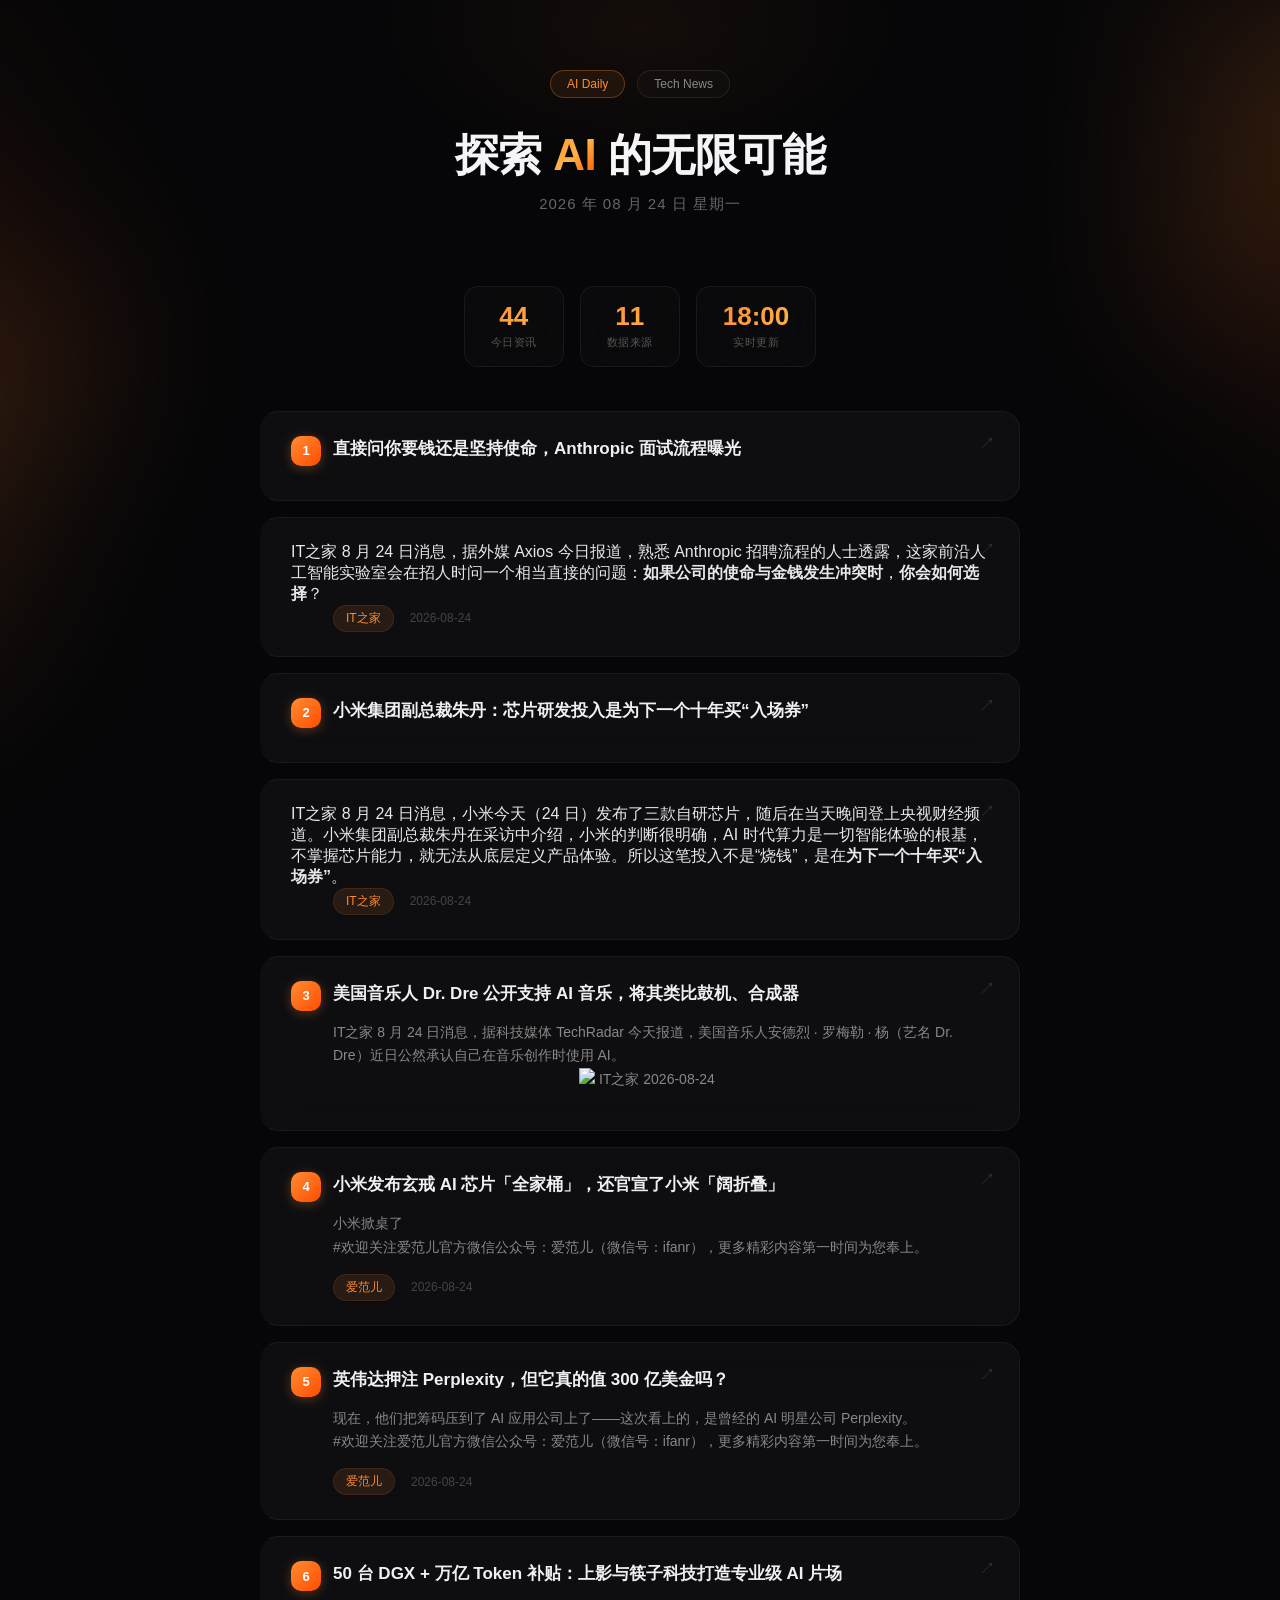
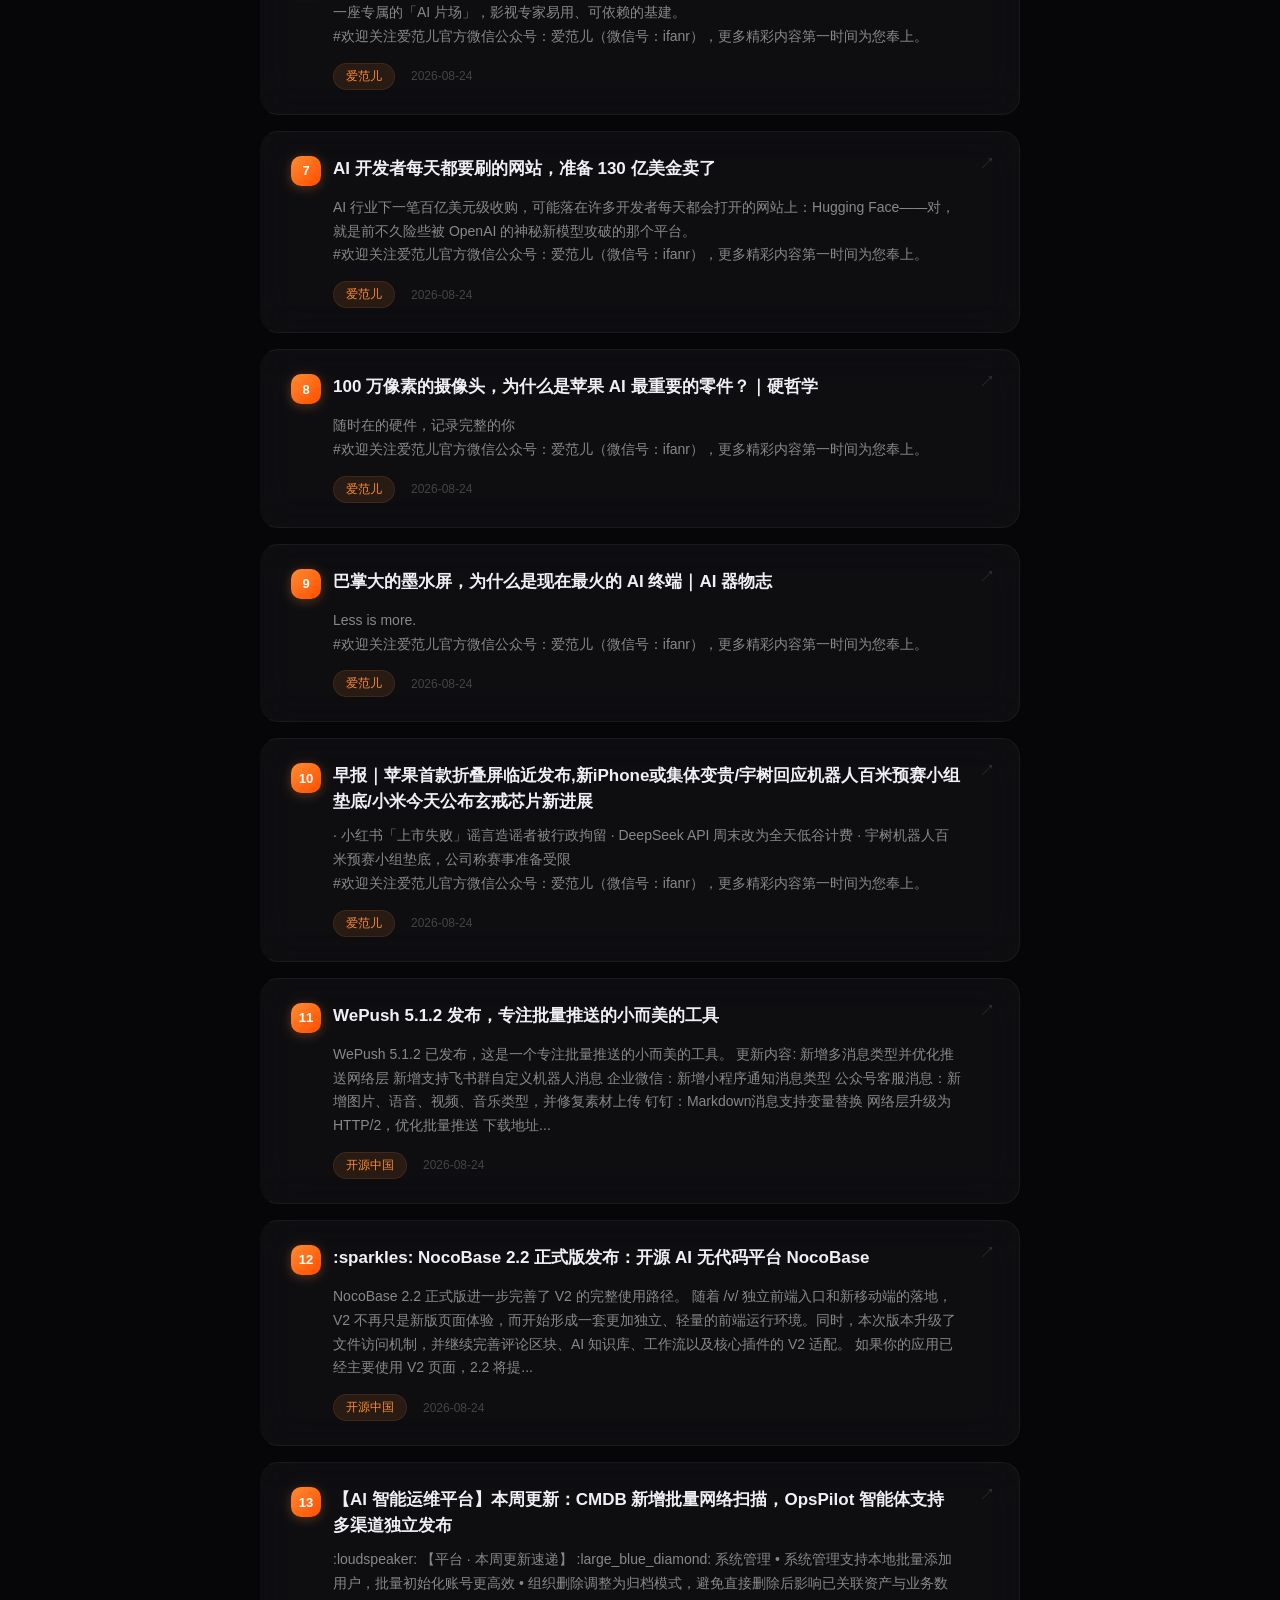
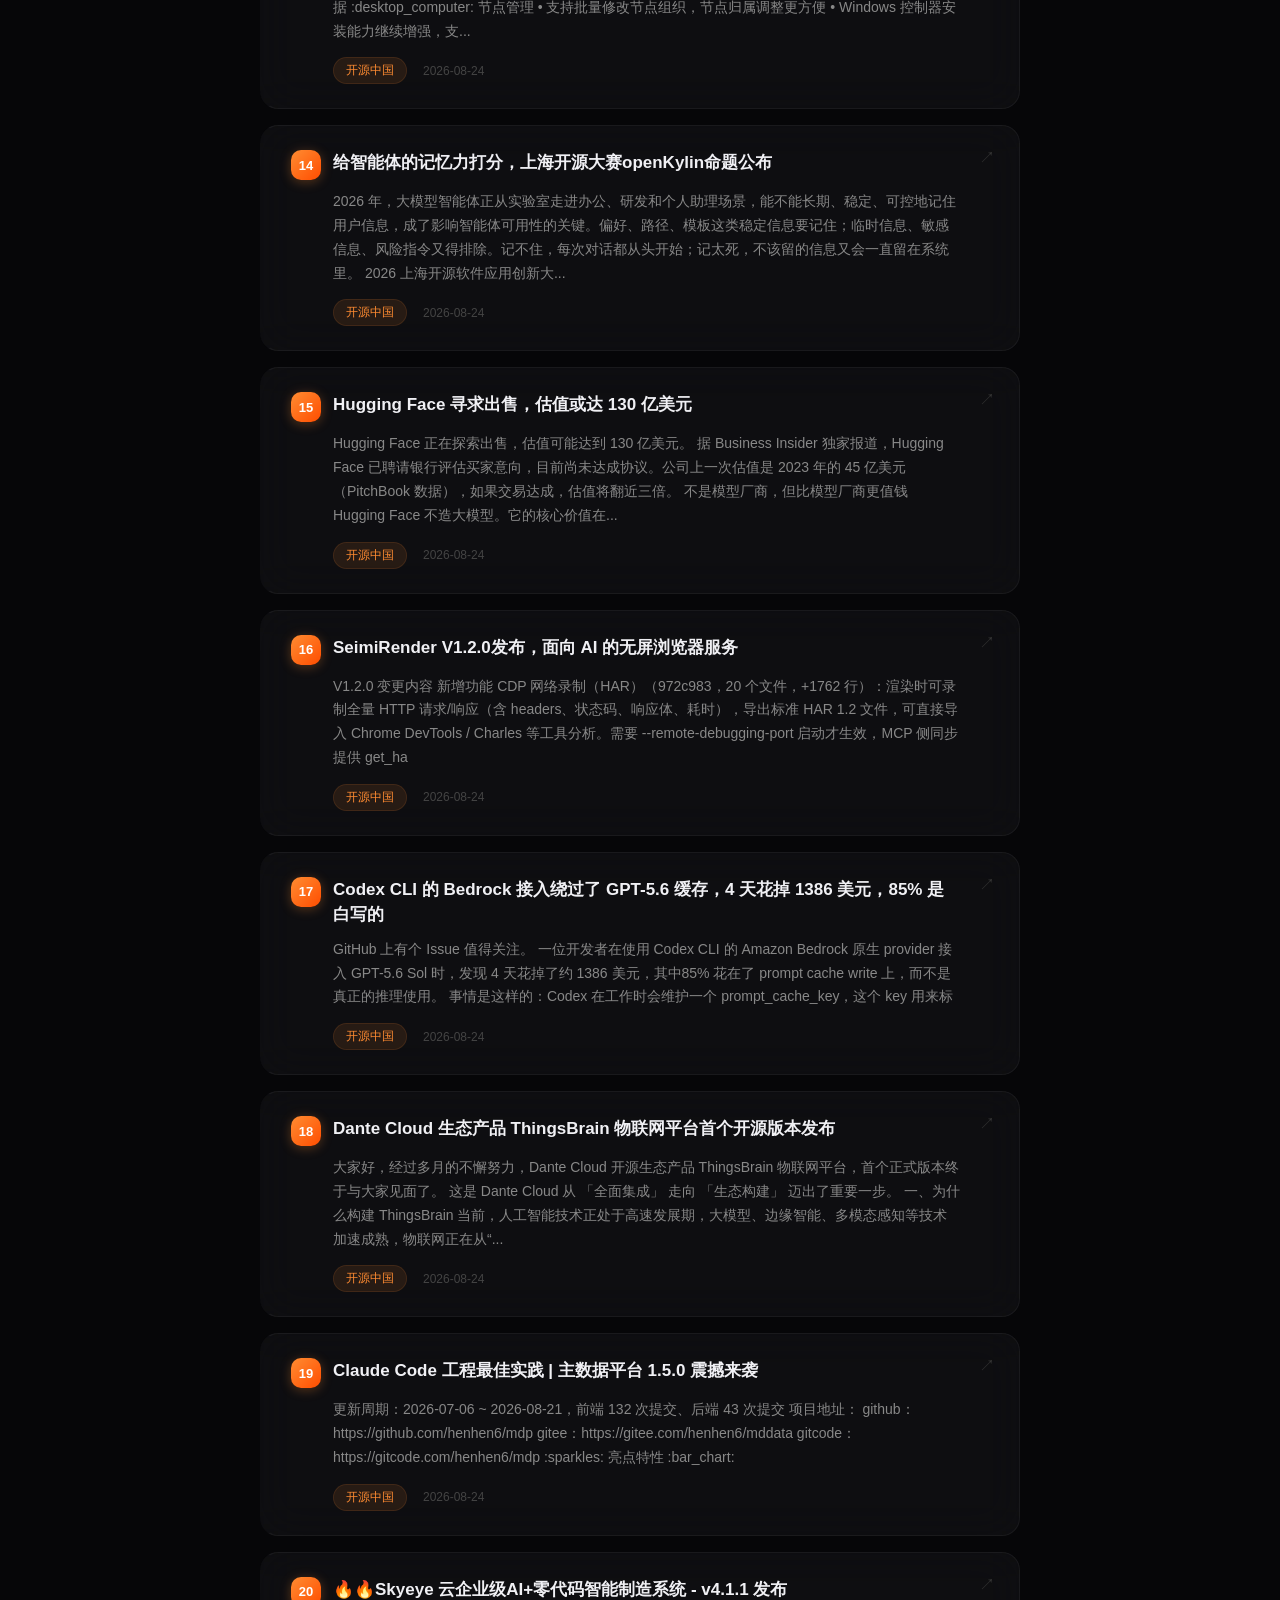
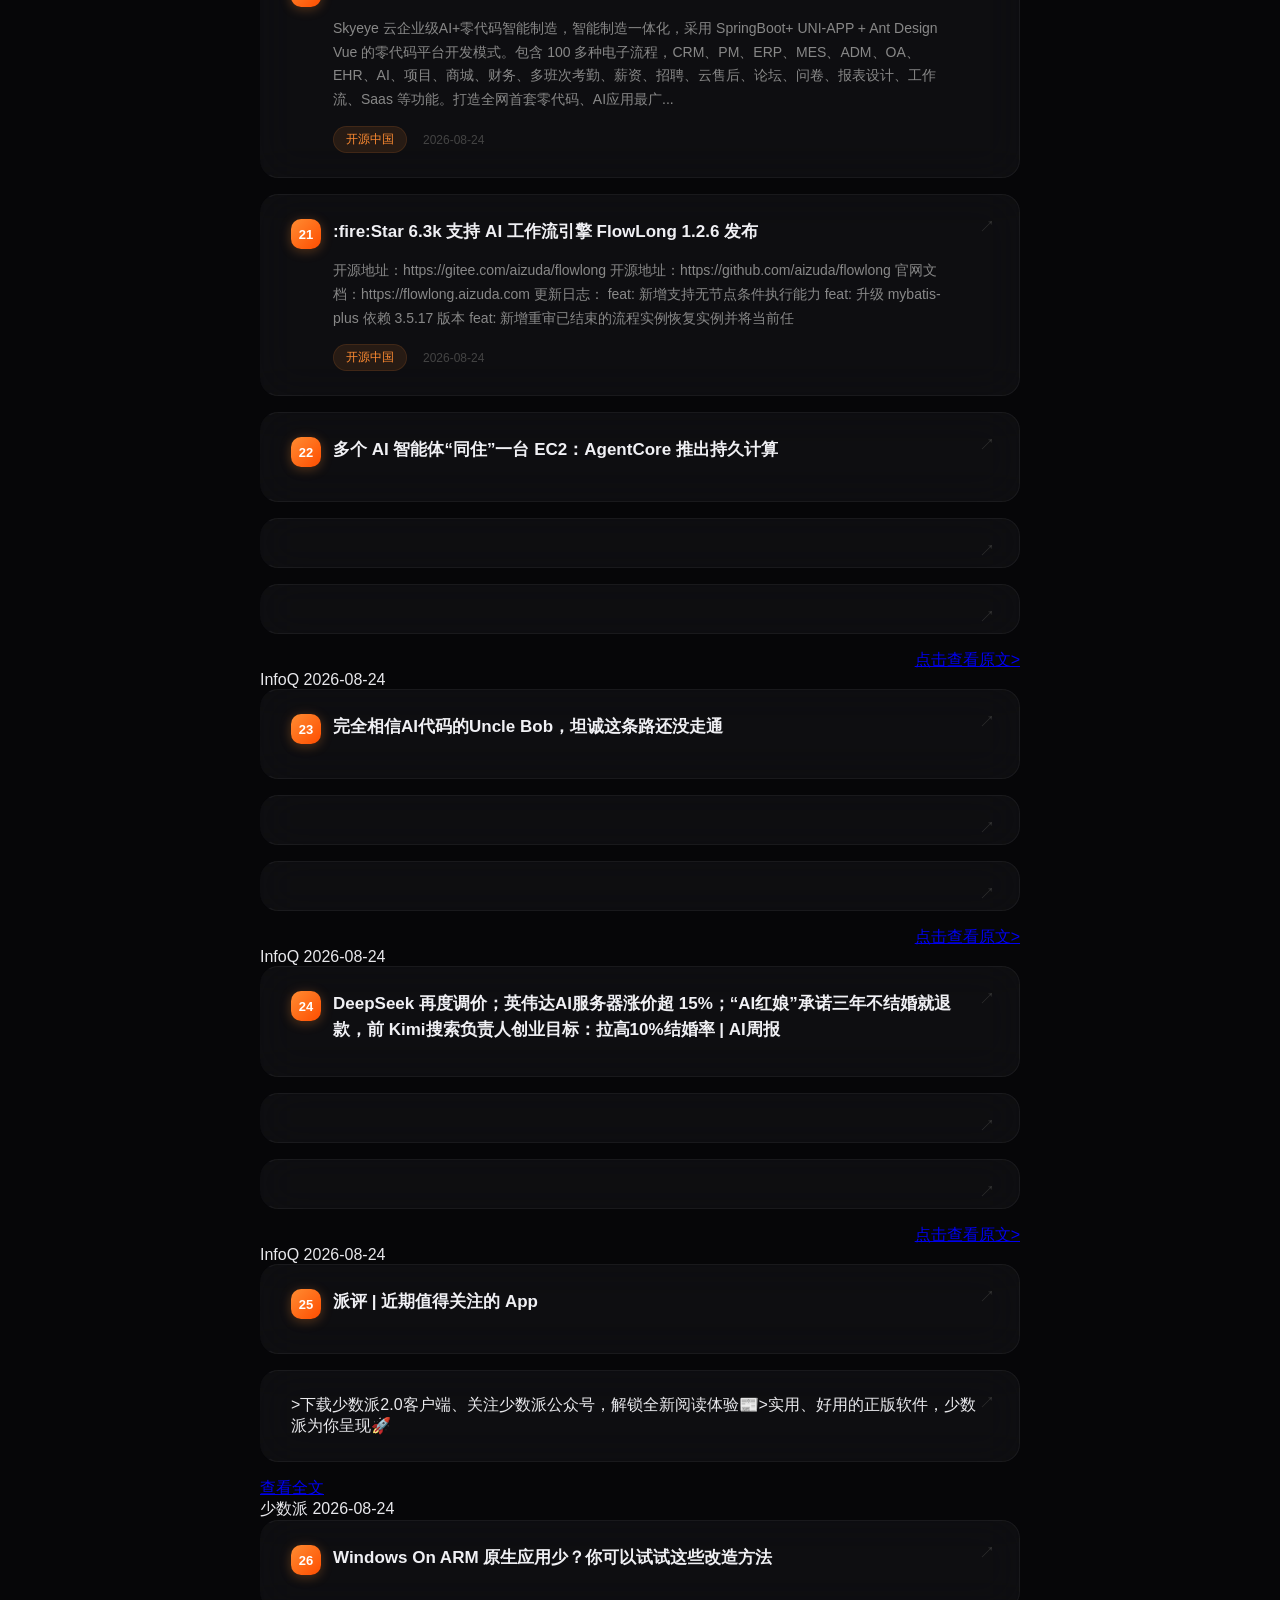
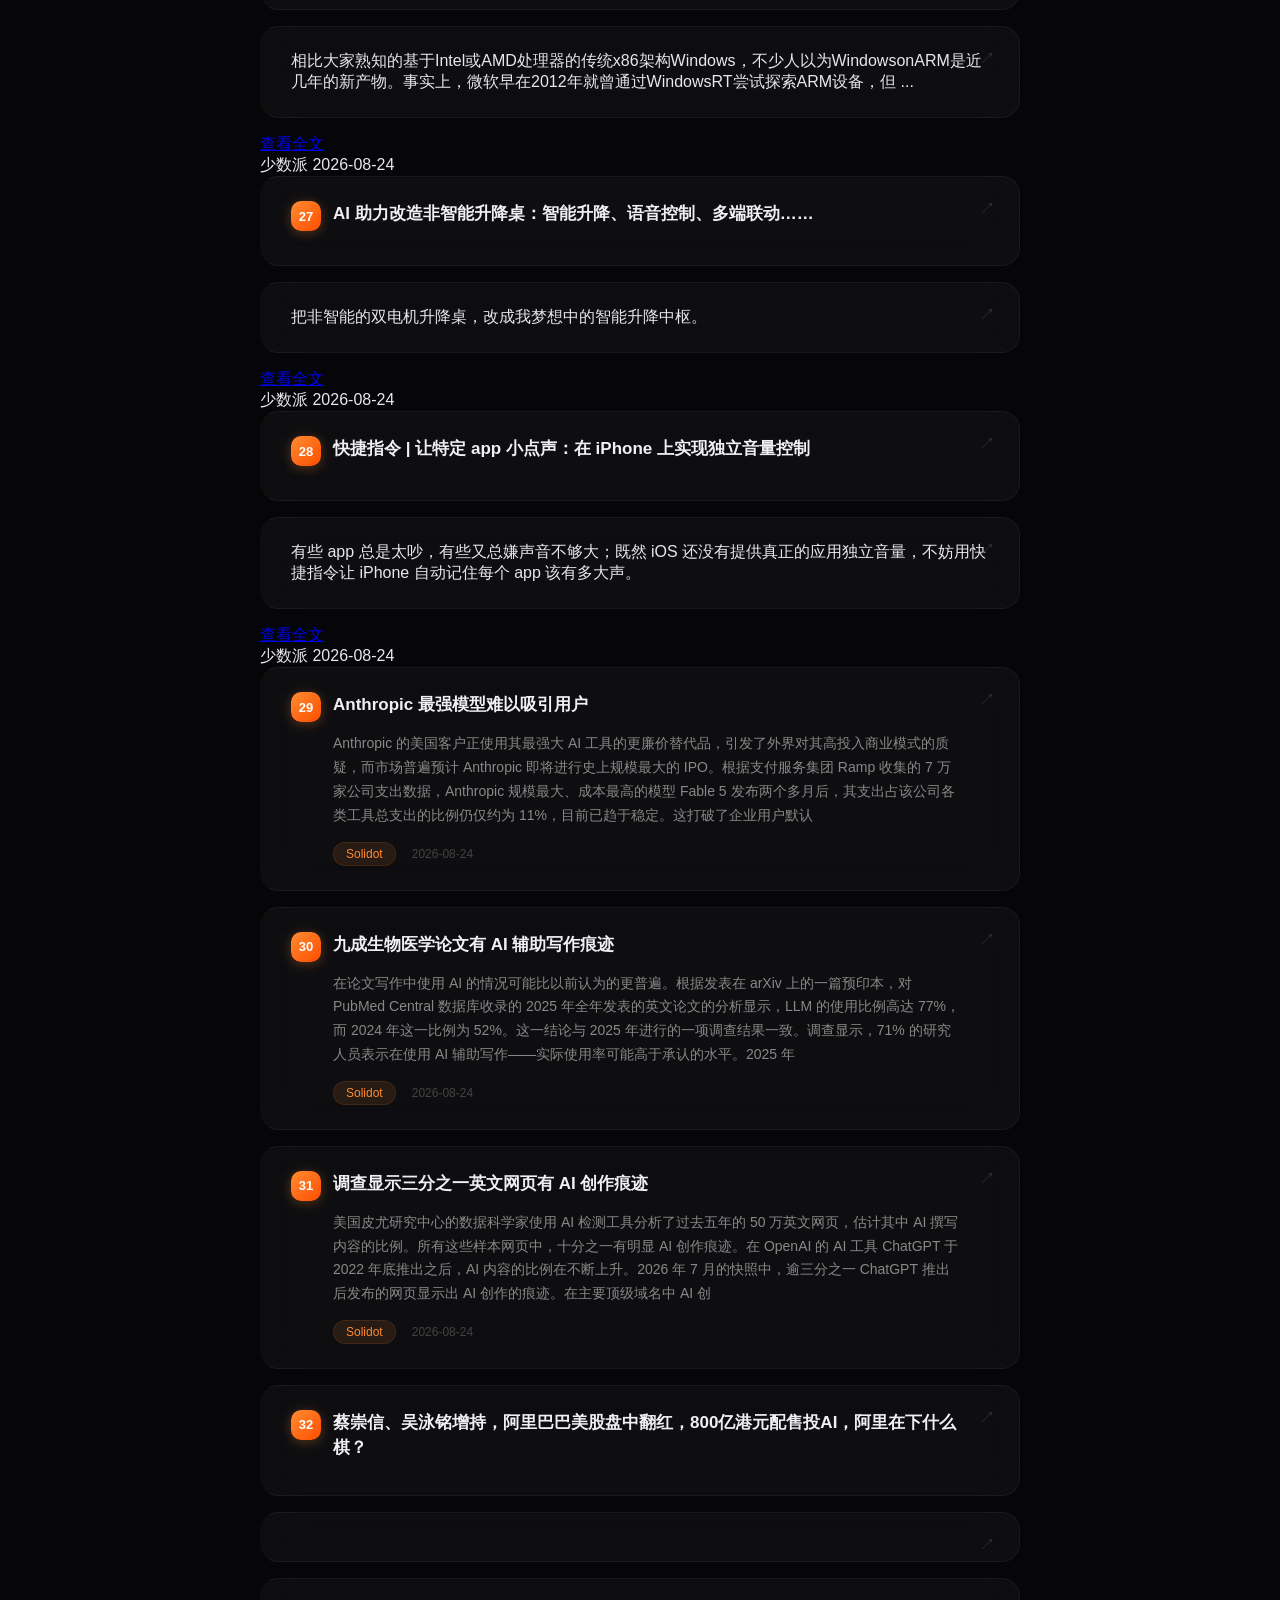
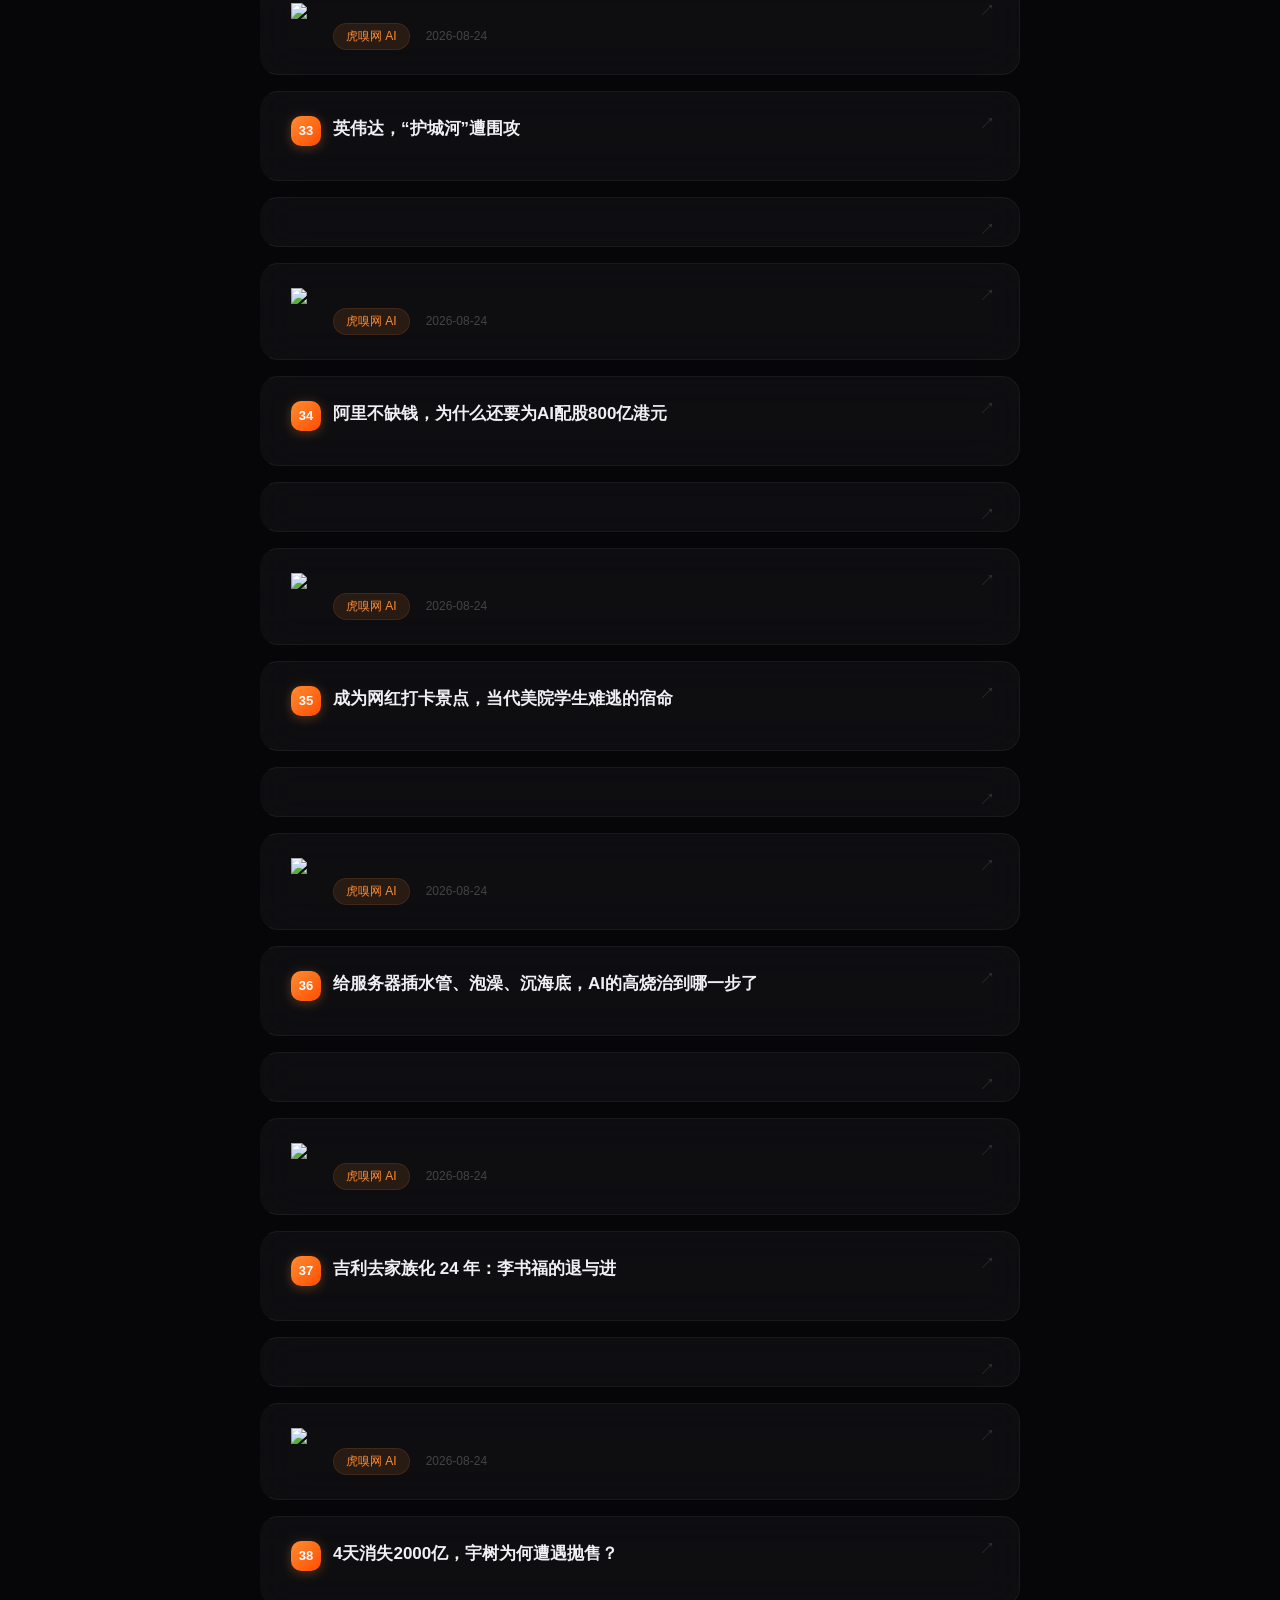
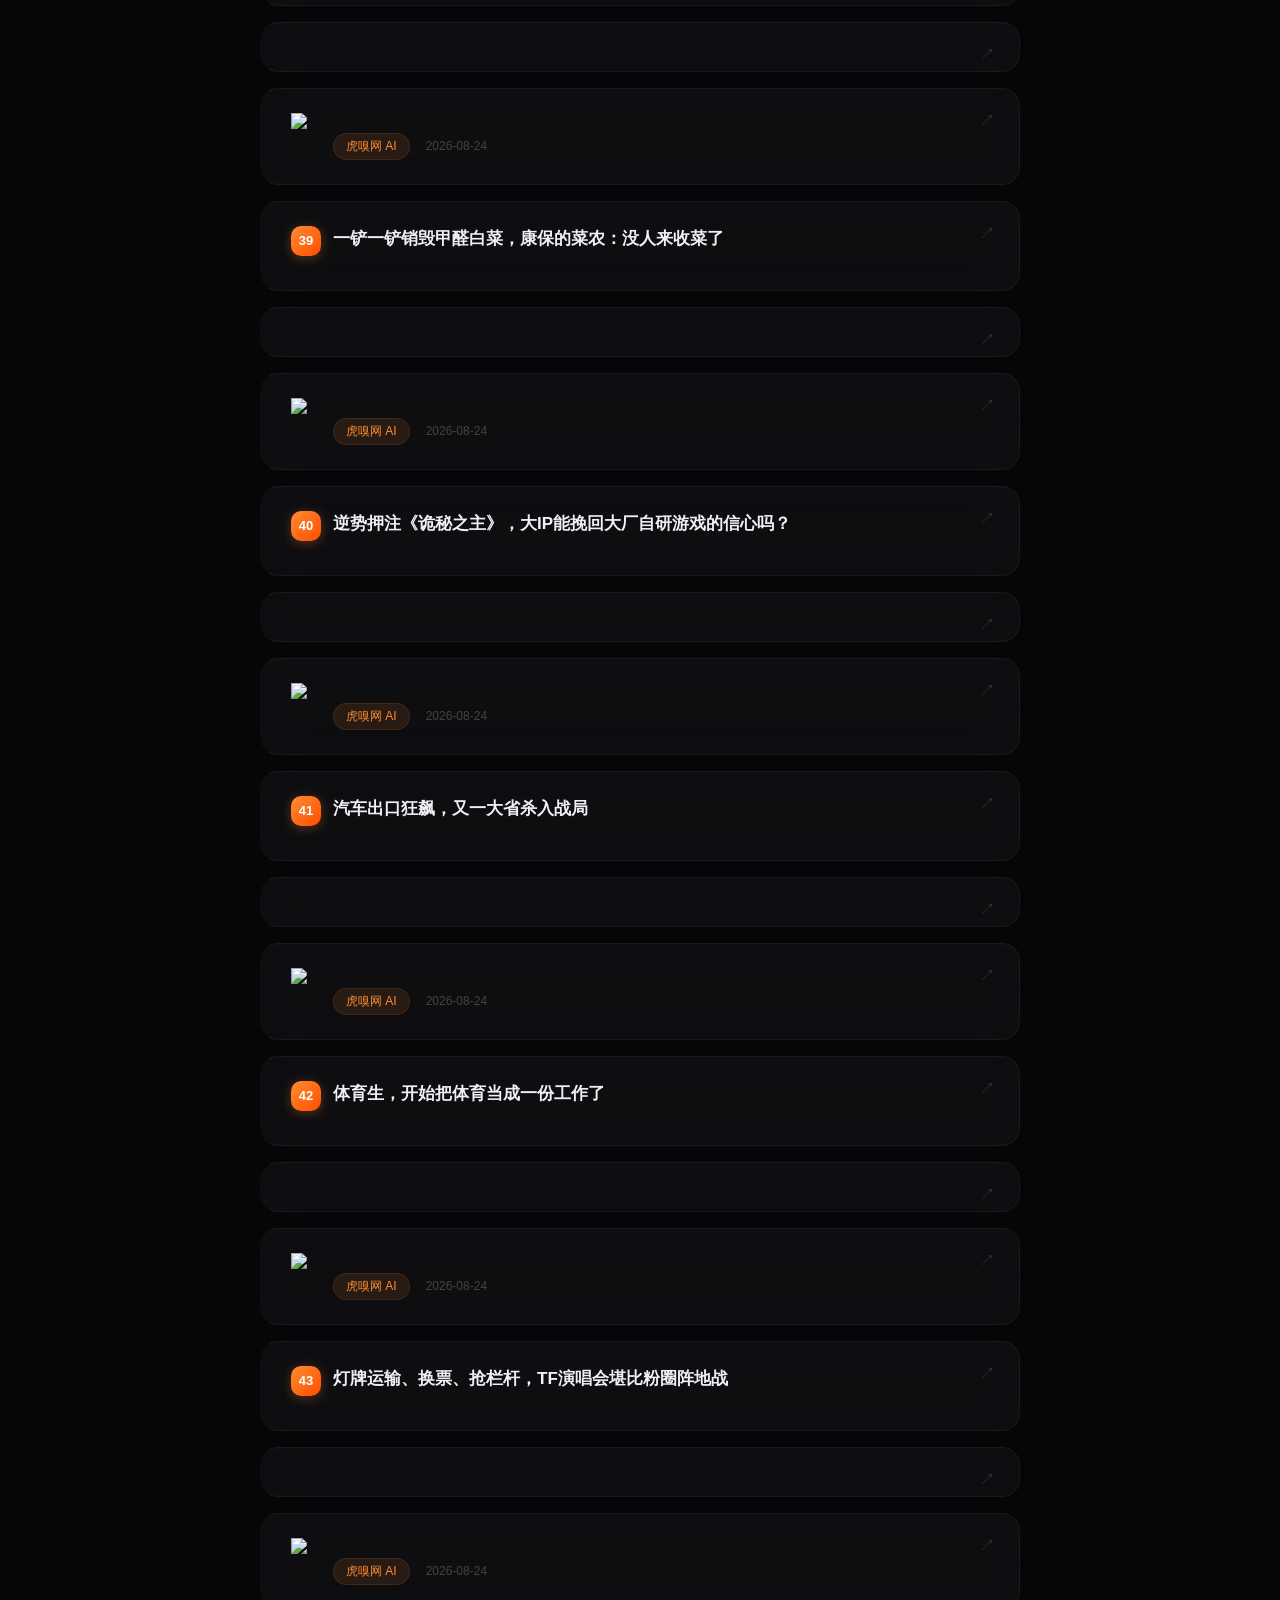
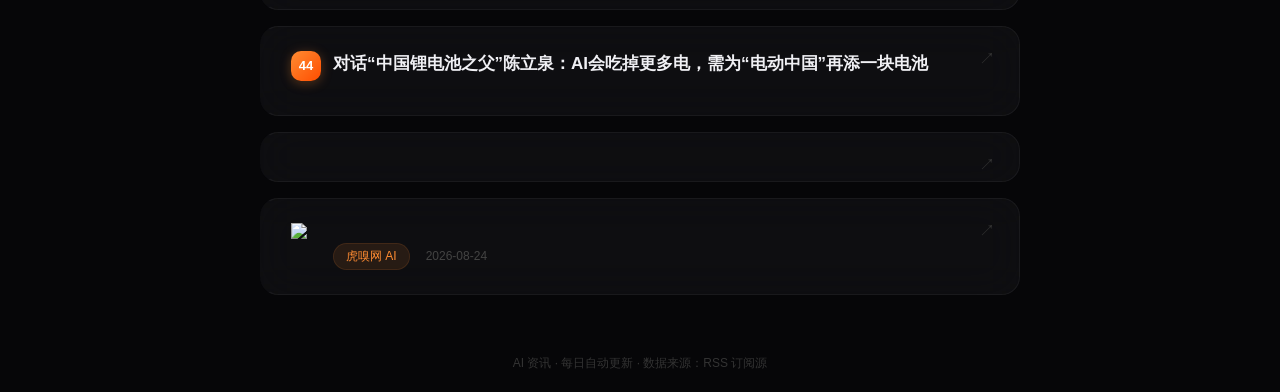
==== commit a36accfd: "auto: 每日新闻刷新 2026-08-24" ====
--- a/新闻项目/index.html
+++ b/新闻项目/index.html
@@ -341,39 +341,51 @@
   <div class="stats-bar">
     <div class="stat-item"><div class="num">44</div><div class="label">今日资讯</div></div>
     <div class="stat-item"><div class="num">11</div><div class="label">数据来源</div></div>
-    <div class="stat-item"><div class="num">12:00</div><div class="label">实时更新</div></div>
+    <div class="stat-item"><div class="num">18:00</div><div class="label">实时更新</div></div>
   </div>
 
   <!-- 资讯列表 -->
   <div class="news-list">
     
-    <a class="card" href="https://www.ithome.com/0/993/719.htm" target="_blank" rel="noopener noreferrer" title="点击查看详情">
+    <a class="card" href="https://www.ithome.com/0/993/756.htm" target="_blank" rel="noopener noreferrer" title="点击查看详情">
       <div class="card-header">
         <div class="index">1</div>
-        <div class="title">支持 10~15% 国补：苹果 AirPods 4 / Pro 3 耳机京东直降，低至 679 元起</div>
-      </div>
-      <div class="summary"><p data-vmark="4f37">AirPods 4 官方定价 999 元、主动降噪版 1399 元，AirPods Pro 3 定价 1899 元。</p><p data-vmark="c83b">今日京东支持 10% 国补，湖北 / 吉林（收货地址）可享 15% 国补，折后仅需：</p><dir><a contenteditable="false" href="https://u.jd</div>
+        <div class="title">直接问你要钱还是坚持使命，Anthropic 面试流程曝光</div>
+      </div>
+      <div class="summary"><p data-vmark="6baf">IT之家 8 月 24 日消息，据外媒 Axios 今日报道，熟悉 Anthropic 招聘流程的人士透露，这家前沿人工智能实验室会在招人时问一个相当直接的问题：<strong>如果公司的使命与金钱发生冲突时</strong>，<strong>你会如何选择</strong>？</p><p style="text-align: center;" data-v</div>
       <div class="meta">
         <span class="source">IT之家</span>
         <span class="time">2026-08-24</span>
       </div>
     </a>
     
-    <a class="card" href="https://www.ithome.com/0/993/694.htm" target="_blank" rel="noopener noreferrer" title="点击查看详情">
+    <a class="card" href="https://www.ithome.com/0/993/753.htm" target="_blank" rel="noopener noreferrer" title="点击查看详情">
       <div class="card-header">
         <div class="index">2</div>
-        <div class="title">Counterpoint：内存持续短缺，全球平板显示器市场今年预计同比下降 4.7%</div>
-      </div>
-      <div class="summary"><p data-vmark="0000">IT之家 8 月 24 日消息，Counterpoint 今日在《平板显示器追踪与预测报告》中指出，由于 AI 数据中心需求持续增长导致内存价格暴涨，终端设备（含手机、平板）受到波及，<strong>全球平板显示器出货量预计在 2026 年同比下降 4.7%</strong>。</p><p data-vmark="f525">Counterpoint Re</div>
+        <div class="title">小米集团副总裁朱丹：芯片研发投入是为下一个十年买“入场券”</div>
+      </div>
+      <div class="summary"><p data-vmark="f830">IT之家 8 月 24 日消息，小米今天（24 日）发布了三款自研芯片，随后在当天晚间登上央视财经频道。小米集团副总裁朱丹在采访中介绍，小米的判断很明确，AI 时代算力是一切智能体验的根基，不掌握芯片能力，就无法从底层定义产品体验。所以这笔投入不是“烧钱”，是在<strong>为下一个十年买“入场券”</strong>。</p><p data-vmark=</div>
       <div class="meta">
         <span class="source">IT之家</span>
         <span class="time">2026-08-24</span>
       </div>
     </a>
     
+    <a class="card" href="https://www.ithome.com/0/993/745.htm" target="_blank" rel="noopener noreferrer" title="点击查看详情">
+      <div class="card-header">
+        <div class="index">3</div>
+        <div class="title">美国音乐人 Dr. Dre 公开支持 AI 音乐，将其类比鼓机、合成器</div>
+      </div>
+      <div class="summary"><p data-vmark="cca3">IT之家 8 月 24 日消息，据科技媒体 TechRadar 今天报道，美国音乐人安德烈 · 罗梅勒 · 杨（艺名 Dr. Dre）近日公然承认自己在音乐创作时使用 AI。</p><p style="text-align: center;" data-vmark="5e47"><img src="https://img.ithome.com/newsup</div>
+      <div class="meta">
+        <span class="source">IT之家</span>
+        <span class="time">2026-08-24</span>
+      </div>
+    </a>
+    
     <a class="card" href="https://www.ifanr.com/1676441?utm_source=rss&utm_medium=rss&utm_campaign=" target="_blank" rel="noopener noreferrer" title="点击查看详情">
       <div class="card-header">
-        <div class="index">3</div>
+        <div class="index">4</div>
         <div class="title">小米发布玄戒 AI 芯片「全家桶」，还官宣了小米「阔折叠」</div>
       </div>
       <div class="summary">小米掀桌了<p>#欢迎关注爱范儿官方微信公众号：爱范儿（微信号：ifanr），更多精彩内容第一时间为您奉上。</p></div>
@@ -385,7 +397,7 @@
     
     <a class="card" href="https://www.ifanr.com/1676435?utm_source=rss&utm_medium=rss&utm_campaign=" target="_blank" rel="noopener noreferrer" title="点击查看详情">
       <div class="card-header">
-        <div class="index">4</div>
+        <div class="index">5</div>
         <div class="title">英伟达押注 Perplexity，但它真的值 300 亿美金吗？</div>
       </div>
       <div class="summary">现在，他们把筹码压到了 AI 应用公司上了——这次看上的，是曾经的 AI 明星公司 Perplexity。<p>#欢迎关注爱范儿官方微信公众号：爱范儿（微信号：ifanr），更多精彩内容第一时间为您奉上。</p></div>
@@ -397,7 +409,7 @@
     
     <a class="card" href="https://www.ifanr.com/1676318?utm_source=rss&utm_medium=rss&utm_campaign=" target="_blank" rel="noopener noreferrer" title="点击查看详情">
       <div class="card-header">
-        <div class="index">5</div>
+        <div class="index">6</div>
         <div class="title">50 台 DGX + 万亿 Token 补贴：上影与筷子科技打造专业级 AI 片场</div>
       </div>
       <div class="summary">一座专属的「AI 片场」，影视专家易用、可依赖的基建。<p>#欢迎关注爱范儿官方微信公众号：爱范儿（微信号：ifanr），更多精彩内容第一时间为您奉上。</p></div>
@@ -409,7 +421,7 @@
     
     <a class="card" href="https://www.ifanr.com/1676393?utm_source=rss&utm_medium=rss&utm_campaign=" target="_blank" rel="noopener noreferrer" title="点击查看详情">
       <div class="card-header">
-        <div class="index">6</div>
+        <div class="index">7</div>
         <div class="title">AI 开发者每天都要刷的网站，准备 130 亿美金卖了</div>
       </div>
       <div class="summary">AI 行业下一笔百亿美元级收购，可能落在许多开发者每天都会打开的网站上：Hugging Face——对，就是前不久险些被 OpenAI 的神秘新模型攻破的那个平台。
@@ -423,7 +435,7 @@
     
     <a class="card" href="https://www.ifanr.com/1676333?utm_source=rss&utm_medium=rss&utm_campaign=" target="_blank" rel="noopener noreferrer" title="点击查看详情">
       <div class="card-header">
-        <div class="index">7</div>
+        <div class="index">8</div>
         <div class="title">100 万像素的摄像头，为什么是苹果 AI 最重要的零件？｜硬哲学</div>
       </div>
       <div class="summary">随时在的硬件，记录完整的你<p>#欢迎关注爱范儿官方微信公众号：爱范儿（微信号：ifanr），更多精彩内容第一时间为您奉上。</p></div>
@@ -435,7 +447,7 @@
     
     <a class="card" href="https://www.ifanr.com/1675741?utm_source=rss&utm_medium=rss&utm_campaign=" target="_blank" rel="noopener noreferrer" title="点击查看详情">
       <div class="card-header">
-        <div class="index">8</div>
+        <div class="index">9</div>
         <div class="title">巴掌大的墨水屏，为什么是现在最火的 AI 终端｜AI 器物志</div>
       </div>
       <div class="summary">Less is more.<p>#欢迎关注爱范儿官方微信公众号：爱范儿（微信号：ifanr），更多精彩内容第一时间为您奉上。</p></div>
@@ -447,7 +459,7 @@
     
     <a class="card" href="https://www.ifanr.com/1676314?utm_source=rss&utm_medium=rss&utm_campaign=" target="_blank" rel="noopener noreferrer" title="点击查看详情">
       <div class="card-header">
-        <div class="index">9</div>
+        <div class="index">10</div>
         <div class="title">早报｜苹果首款折叠屏临近发布,新iPhone或集体变贵/宇树回应机器人百米预赛小组垫底/小米今天公布玄戒芯片新进展</div>
       </div>
       <div class="summary">· 小红书「上市失败」谣言造谣者被行政拘留
@@ -461,7 +473,7 @@
     
     <a class="card" href="https://www.oschina.net/news/502095" target="_blank" rel="noopener noreferrer" title="点击查看详情">
       <div class="card-header">
-        <div class="index">10</div>
+        <div class="index">11</div>
         <div class="title">WePush 5.1.2 发布，专注批量推送的小而美的工具</div>
       </div>
       <div class="summary">WePush 5.1.2 已发布，这是一个专注批量推送的小而美的工具。 更新内容: 新增多消息类型并优化推送网络层 新增支持飞书群自定义机器人消息 企业微信：新增小程序通知消息类型 公众号客服消息：新增图片、语音、视频、音乐类型，并修复素材上传 钉钉：Markdown消息支持变量替换 网络层升级为HTTP/2，优化批量推送 下载地址...</div>
@@ -473,7 +485,7 @@
     
     <a class="card" href="https://www.oschina.net/news/502090" target="_blank" rel="noopener noreferrer" title="点击查看详情">
       <div class="card-header">
-        <div class="index">11</div>
+        <div class="index">12</div>
         <div class="title">:sparkles: NocoBase 2.2 正式版发布：开源 AI 无代码平台 NocoBase</div>
       </div>
       <div class="summary">NocoBase 2.2 正式版进一步完善了 V2 的完整使用路径。 随着 /v/ 独立前端入口和新移动端的落地，V2 不再只是新版页面体验，而开始形成一套更加独立、轻量的前端运行环境。同时，本次版本升级了文件访问机制，并继续完善评论区块、AI 知识库、工作流以及核心插件的 V2 适配。 如果你的应用已经主要使用 V2 页面，2.2 将提...</div>
@@ -485,7 +497,7 @@
     
     <a class="card" href="https://www.oschina.net/news/502089" target="_blank" rel="noopener noreferrer" title="点击查看详情">
       <div class="card-header">
-        <div class="index">12</div>
+        <div class="index">13</div>
         <div class="title">【AI 智能运维平台】本周更新：CMDB 新增批量网络扫描，OpsPilot 智能体支持多渠道独立发布</div>
       </div>
       <div class="summary">:loudspeaker: 【平台 · 本周更新速递】 :large_blue_diamond: 系统管理 • 系统管理支持本地批量添加用户，批量初始化账号更高效 • 组织删除调整为归档模式，避免直接删除后影响已关联资产与业务数据 :desktop_computer: 节点管理 • 支持批量修改节点组织，节点归属调整更方便 • Windows 控制器安装能力继续增强，支...</div>
@@ -497,7 +509,7 @@
     
     <a class="card" href="https://www.oschina.net/news/502088" target="_blank" rel="noopener noreferrer" title="点击查看详情">
       <div class="card-header">
-        <div class="index">13</div>
+        <div class="index">14</div>
         <div class="title">给智能体的记忆力打分，上海开源大赛openKylin命题公布</div>
       </div>
       <div class="summary">2026 年，大模型智能体正从实验室走进办公、研发和个人助理场景，能不能长期、稳定、可控地记住用户信息，成了影响智能体可用性的关键。偏好、路径、模板这类稳定信息要记住；临时信息、敏感信息、风险指令又得排除。记不住，每次对话都从头开始；记太死，不该留的信息又会一直留在系统里。 2026 上海开源软件应用创新大...</div>
@@ -509,7 +521,7 @@
     
     <a class="card" href="https://www.oschina.net/news/502087/hugging-face-could-be-acquired-13-billion" target="_blank" rel="noopener noreferrer" title="点击查看详情">
       <div class="card-header">
-        <div class="index">14</div>
+        <div class="index">15</div>
         <div class="title">Hugging Face 寻求出售，估值或达 130 亿美元</div>
       </div>
       <div class="summary">Hugging Face 正在探索出售，估值可能达到 130 亿美元。 据 Business Insider 独家报道，Hugging Face 已聘请银行评估买家意向，目前尚未达成协议。公司上一次估值是 2023 年的 45 亿美元（PitchBook 数据），如果交易达成，估值将翻近三倍。 不是模型厂商，但比模型厂商更值钱 Hugging Face 不造大模型。它的核心价值在...</div>
@@ -521,7 +533,7 @@
     
     <a class="card" href="https://www.oschina.net/news/502086" target="_blank" rel="noopener noreferrer" title="点击查看详情">
       <div class="card-header">
-        <div class="index">15</div>
+        <div class="index">16</div>
         <div class="title">SeimiRender V1.2.0发布，面向 AI 的无屏浏览器服务</div>
       </div>
       <div class="summary">V1.2.0 变更内容 新增功能 CDP 网络录制（HAR）（972c983，20 个文件，+1762 行）：渲染时可录制全量 HTTP 请求/响应（含 headers、状态码、响应体、耗时），导出标准 HAR 1.2 文件，可直接导入 Chrome DevTools / Charles 等工具分析。需要 --remote-debugging-port 启动才生效，MCP 侧同步提供 get_ha</div>
@@ -533,7 +545,7 @@
     
     <a class="card" href="https://www.oschina.net/news/502085" target="_blank" rel="noopener noreferrer" title="点击查看详情">
       <div class="card-header">
-        <div class="index">16</div>
+        <div class="index">17</div>
         <div class="title">Codex CLI 的 Bedrock 接入绕过了 GPT-5.6 缓存，4 天花掉 1386 美元，85% 是白写的</div>
       </div>
       <div class="summary">GitHub 上有个 Issue 值得关注。 一位开发者在使用 Codex CLI 的 Amazon Bedrock 原生 provider 接入 GPT-5.6 Sol 时，发现 4 天花掉了约 1386 美元，其中85% 花在了 prompt cache write 上，而不是真正的推理使用。 事情是这样的：Codex 在工作时会维护一个 prompt_cache_key，这个 key 用来标</div>
@@ -545,7 +557,7 @@
     
     <a class="card" href="https://www.oschina.net/news/502084" target="_blank" rel="noopener noreferrer" title="点击查看详情">
       <div class="card-header">
-        <div class="index">17</div>
+        <div class="index">18</div>
         <div class="title">Dante Cloud 生态产品 ThingsBrain 物联网平台首个开源版本发布</div>
       </div>
       <div class="summary">大家好，经过多月的不懈努力，Dante Cloud 开源生态产品 ThingsBrain 物联网平台，首个正式版本终于与大家见面了。 这是 Dante Cloud 从 「全面集成」 走向 「生态构建」 迈出了重要一步。 一、为什么构建 ThingsBrain 当前，人工智能技术正处于高速发展期，大模型、边缘智能、多模态感知等技术加速成熟，物联网正在从“...</div>
@@ -557,7 +569,7 @@
     
     <a class="card" href="https://www.oschina.net/news/502083" target="_blank" rel="noopener noreferrer" title="点击查看详情">
       <div class="card-header">
-        <div class="index">18</div>
+        <div class="index">19</div>
         <div class="title">Claude Code 工程最佳实践 | 主数据平台 1.5.0 震撼来袭</div>
       </div>
       <div class="summary">更新周期：2026-07-06 ~ 2026-08-21，前端 132 次提交、后端 43 次提交 项目地址： github：https://github.com/henhen6/mdp gitee：https://gitee.com/henhen6/mddata gitcode：https://gitcode.com/henhen6/mdp :sparkles: 亮点特性 :bar_chart:</div>
@@ -569,7 +581,7 @@
     
     <a class="card" href="https://www.oschina.net/news/502082" target="_blank" rel="noopener noreferrer" title="点击查看详情">
       <div class="card-header">
-        <div class="index">19</div>
+        <div class="index">20</div>
         <div class="title">🔥🔥Skyeye 云企业级AI+零代码智能制造系统 - v4.1.1 发布</div>
       </div>
       <div class="summary">Skyeye 云企业级AI+零代码智能制造，智能制造一体化，采用 SpringBoot+ UNI-APP + Ant Design Vue 的零代码平台开发模式。包含 100 多种电子流程，CRM、PM、ERP、MES、ADM、OA、EHR、AI、项目、商城、财务、多班次考勤、薪资、招聘、云售后、论坛、问卷、报表设计、工作流、Saas 等功能。打造全网首套零代码、AI应用最广...</div>
@@ -581,7 +593,7 @@
     
     <a class="card" href="https://www.oschina.net/news/502081" target="_blank" rel="noopener noreferrer" title="点击查看详情">
       <div class="card-header">
-        <div class="index">20</div>
+        <div class="index">21</div>
         <div class="title">:fire:Star 6.3k 支持 AI 工作流引擎 FlowLong 1.2.6 发布</div>
       </div>
       <div class="summary">开源地址：https://gitee.com/aizuda/flowlong 开源地址：https://github.com/aizuda/flowlong 官网文档：https://flowlong.aizuda.com 更新日志： feat: 新增支持无节点条件执行能力 feat: 升级 mybatis-plus 依赖 3.5.17 版本 feat: 新增重审已结束的流程实例恢复实例并将当前任</div>
@@ -593,7 +605,7 @@
     
     <a class="card" href="https://www.infoq.cn/article/2IBWc7BuB2qoGao5tlQT?utm_source=rss&utm_medium=article" target="_blank" rel="noopener noreferrer" title="点击查看详情">
       <div class="card-header">
-        <div class="index">21</div>
+        <div class="index">22</div>
         <div class="title">多个 AI 智能体“同住”一台 EC2：AgentCore 推出持久计算</div>
       </div>
       <div class="summary"><div align='right'><a href='https://www.infoq.cn/article/2IBWc7BuB2qoGao5tlQT?utm_source=rss&utm_medium=article'>点击查看原文></a></div></div>
@@ -605,7 +617,7 @@
     
     <a class="card" href="https://www.infoq.cn/article/ogFMPSyD3LqR9RtbIRky?utm_source=rss&utm_medium=article" target="_blank" rel="noopener noreferrer" title="点击查看详情">
       <div class="card-header">
-        <div class="index">22</div>
+        <div class="index">23</div>
         <div class="title">完全相信AI代码的Uncle Bob，坦诚这条路还没走通</div>
       </div>
       <div class="summary"><div align='right'><a href='https://www.infoq.cn/article/ogFMPSyD3LqR9RtbIRky?utm_source=rss&utm_medium=article'>点击查看原文></a></div></div>
@@ -617,7 +629,7 @@
     
     <a class="card" href="https://www.infoq.cn/article/ONGSA7k86LcxFyU64N2z?utm_source=rss&utm_medium=article" target="_blank" rel="noopener noreferrer" title="点击查看详情">
       <div class="card-header">
-        <div class="index">23</div>
+        <div class="index">24</div>
         <div class="title">DeepSeek 再度调价；英伟达AI服务器涨价超 15%；“AI红娘”承诺三年不结婚就退款，前 Kimi搜索负责人创业目标：拉高10%结婚率 | AI周报</div>
       </div>
       <div class="summary"><div align='right'><a href='https://www.infoq.cn/article/ONGSA7k86LcxFyU64N2z?utm_source=rss&utm_medium=article'>点击查看原文></a></div></div>
@@ -629,7 +641,7 @@
     
     <a class="card" href="https://sspai.com/post/113795" target="_blank" rel="noopener noreferrer" title="点击查看详情">
       <div class="card-header">
-        <div class="index">24</div>
+        <div class="index">25</div>
         <div class="title">派评 | 近期值得关注的 App</div>
       </div>
       <div class="summary">>下载少数派2.0客户端、关注少数派公众号，解锁全新阅读体验📰>实用、好用的正版软件，少数派为你呈现🚀<a href="https://sspai.com/post/113795" target="_blank">查看全文</a></div>
@@ -641,7 +653,7 @@
     
     <a class="card" href="https://sspai.com/prime/story/create-your-own-windows-apps" target="_blank" rel="noopener noreferrer" title="点击查看详情">
       <div class="card-header">
-        <div class="index">25</div>
+        <div class="index">26</div>
         <div class="title">Windows On ARM 原生应用少？你可以试试这些改造方法</div>
       </div>
       <div class="summary">相比大家熟知的基于Intel或AMD处理器的传统x86架构Windows，不少人以为WindowsonARM是近几年的新产物。事实上，微软早在2012年就曾通过WindowsRT尝试探索ARM设备，但 ...<a href="https://sspai.com/prime/story/create-your-own-windows-apps" target="_blank">查看全文</a><p></div>
@@ -653,7 +665,7 @@
     
     <a class="card" href="https://sspai.com/post/113563" target="_blank" rel="noopener noreferrer" title="点击查看详情">
       <div class="card-header">
-        <div class="index">26</div>
+        <div class="index">27</div>
         <div class="title">AI 助力改造非智能升降桌：智能升降、语音控制、多端联动……</div>
       </div>
       <div class="summary">把非智能的双电机升降桌，改成我梦想中的智能升降中枢。<a href="https://sspai.com/post/113563" target="_blank">查看全文</a></div>
@@ -665,7 +677,7 @@
     
     <a class="card" href="https://sspai.com/post/112983" target="_blank" rel="noopener noreferrer" title="点击查看详情">
       <div class="card-header">
-        <div class="index">27</div>
+        <div class="index">28</div>
         <div class="title">快捷指令 | 让特定 app 小点声：在 iPhone 上实现独立音量控制</div>
       </div>
       <div class="summary">有些 app 总是太吵，有些又总嫌声音不够大；既然 iOS 还没有提供真正的应用独立音量，不妨用快捷指令让 iPhone 自动记住每个 app 该有多大声。<a href="https://sspai.com/post/112983" target="_blank">查看全文</a></div>
@@ -675,9 +687,21 @@
       </div>
     </a>
     
+    <a class="card" href="https://www.solidot.org/story?sid=85181" target="_blank" rel="noopener noreferrer" title="点击查看详情">
+      <div class="card-header">
+        <div class="index">29</div>
+        <div class="title">Anthropic 最强模型难以吸引用户</div>
+      </div>
+      <div class="summary">Anthropic 的美国客户正使用其最强大 AI 工具的更廉价替代品，引发了外界对其高投入商业模式的质疑，而市场普遍预计 Anthropic 即将进行史上规模最大的 IPO。根据支付服务集团 Ramp 收集的 7 万家公司支出数据，Anthropic 规模最大、成本最高的模型 Fable 5 发布两个多月后，其支出占该公司各类工具总支出的比例仍仅约为 11%，目前已趋于稳定。这打破了企业用户默认</div>
+      <div class="meta">
+        <span class="source">Solidot</span>
+        <span class="time">2026-08-24</span>
+      </div>
+    </a>
+    
     <a class="card" href="https://www.solidot.org/story?sid=85173" target="_blank" rel="noopener noreferrer" title="点击查看详情">
       <div class="card-header">
-        <div class="index">28</div>
+        <div class="index">30</div>
         <div class="title">九成生物医学论文有 AI 辅助写作痕迹</div>
       </div>
       <div class="summary">在论文写作中使用 AI 的情况可能比以前认为的更普遍。根据发表在 arXiv 上的一篇预印本，对 PubMed Central 数据库收录的 2025 年全年发表的英文论文的分析显示，LLM 的使用比例高达 77%，而 2024 年这一比例为 52%。这一结论与 2025 年进行的一项调查结果一致。调查显示，71% 的研究人员表示在使用 AI 辅助写作——实际使用率可能高于承认的水平。2025 年</div>
@@ -689,7 +713,7 @@
     
     <a class="card" href="https://www.solidot.org/story?sid=85172" target="_blank" rel="noopener noreferrer" title="点击查看详情">
       <div class="card-header">
-        <div class="index">29</div>
+        <div class="index">31</div>
         <div class="title">调查显示三分之一英文网页有 AI 创作痕迹</div>
       </div>
       <div class="summary">美国皮尤研究中心的数据科学家使用 AI 检测工具分析了过去五年的 50 万英文网页，估计其中 AI 撰写内容的比例。所有这些样本网页中，十分之一有明显 AI 创作痕迹。在 OpenAI 的 AI 工具 ChatGPT 于 2022 年底推出之后，AI 内容的比例在不断上升。2026 年 7 月的快照中，逾三分之一 ChatGPT 推出后发布的网页显示出 AI 创作的痕迹。在主要顶级域名中 AI 创</div>
@@ -699,180 +723,156 @@
       </div>
     </a>
     
-    <a class="card" href="https://www.huxiu.com/article/4885612.html" target="_blank" rel="noopener noreferrer" title="点击查看详情">
-      <div class="card-header">
-        <div class="index">30</div>
-        <div class="title">降价、降价、再降价，餐饮人的焦虑，都写在上半年财报里了</div>
-      </div>
-      <div class="summary"><figure><img src="https://img.huxiucdn.com/ai/ai-general-cover/202608/24/33046-prod-kl-general-1-1787574497559.png?imageView2/1/w/1440/h/810/|imageMogr2/strip/interlace/1/quality/85/format/png" referr</div>
-      <div class="meta">
-        <span class="source">虎嗅网 AI </span>
-        <span class="time">2026-08-24</span>
-      </div>
-    </a>
-    
-    <a class="card" href="https://www.huxiu.com/article/4885573.html" target="_blank" rel="noopener noreferrer" title="点击查看详情">
-      <div class="card-header">
-        <div class="index">31</div>
-        <div class="title">为什么超级个体不需要超级团队？</div>
-      </div>
-      <div class="summary"><figure><img src="https://img.huxiucdn.com/ai/ai-general-cover/202608/24/841-prod-db-general-1-1787570390785.png?imageView2/1/w/1440/h/810/|imageMogr2/strip/interlace/1/quality/85/format/png" referrer</div>
-      <div class="meta">
-        <span class="source">虎嗅网 AI </span>
-        <span class="time">2026-08-24</span>
-      </div>
-    </a>
-    
-    <a class="card" href="https://www.huxiu.com/article/4885582.html" target="_blank" rel="noopener noreferrer" title="点击查看详情">
+    <a class="card" href="https://www.huxiu.com/article/4885661.html" target="_blank" rel="noopener noreferrer" title="点击查看详情">
       <div class="card-header">
         <div class="index">32</div>
-        <div class="title">渐别Labubu：潮玩的最高荣誉，是被人当成理财产品</div>
-      </div>
-      <div class="summary"><figure><img src="https://img.huxiucdn.com/ai/ai-general-cover/202608/24/33035-prod-db-general-1-1787570104762.png?imageView2/1/w/1440/h/810/|imageMogr2/strip/interlace/1/quality/85/format/png" referr</div>
-      <div class="meta">
-        <span class="source">虎嗅网 AI </span>
-        <span class="time">2026-08-24</span>
-      </div>
-    </a>
-    
-    <a class="card" href="https://www.huxiu.com/article/4885600.html" target="_blank" rel="noopener noreferrer" title="点击查看详情">
+        <div class="title">蔡崇信、吴泳铭增持，阿里巴巴美股盘中翻红，800亿港元配售投AI，阿里在下什么棋？</div>
+      </div>
+      <div class="summary"><figure><img src="https://img.huxiucdn.com/ai/ai-general-cover/202608/24/33065-prod-nb2ep-general-1-1787586237790.png?imageView2/1/w/1440/h/810/|imageMogr2/strip/interlace/1/quality/85/format/png" ref</div>
+      <div class="meta">
+        <span class="source">虎嗅网 AI </span>
+        <span class="time">2026-08-24</span>
+      </div>
+    </a>
+    
+    <a class="card" href="https://www.huxiu.com/article/4885660.html" target="_blank" rel="noopener noreferrer" title="点击查看详情">
       <div class="card-header">
         <div class="index">33</div>
-        <div class="title">两个韩国人告诉我：半导体员工涨薪是少数，股市赚钱也只是爽文</div>
-      </div>
-      <div class="summary"><figure><img src="https://img.huxiucdn.com/ai/ai-general-cover/202608/24/33043-prod-db-general-1-1787573043457.png?imageView2/1/w/1440/h/810/|imageMogr2/strip/interlace/1/quality/85/format/png" referr</div>
-      <div class="meta">
-        <span class="source">虎嗅网 AI </span>
-        <span class="time">2026-08-24</span>
-      </div>
-    </a>
-    
-    <a class="card" href="https://www.huxiu.com/article/4885597.html" target="_blank" rel="noopener noreferrer" title="点击查看详情">
+        <div class="title">英伟达，“护城河”遭围攻</div>
+      </div>
+      <div class="summary"><figure><img src="https://img.huxiucdn.com/ai/ai-general-cover/202608/24/33064-prod-nb2ep-general-1-1787586123512.png?imageView2/1/w/1440/h/810/|imageMogr2/strip/interlace/1/quality/85/format/png" ref</div>
+      <div class="meta">
+        <span class="source">虎嗅网 AI </span>
+        <span class="time">2026-08-24</span>
+      </div>
+    </a>
+    
+    <a class="card" href="https://www.huxiu.com/article/4885656.html" target="_blank" rel="noopener noreferrer" title="点击查看详情">
       <div class="card-header">
         <div class="index">34</div>
-        <div class="title">都在骂张丹丹，说得好像你有多关心灵活就业人员……</div>
-      </div>
-      <div class="summary"><figure><img src="https://img.huxiucdn.com/ai/ai-general-cover/202608/24/33042-prod-nb2ep-general-1-1787572181777.png?imageView2/1/w/1440/h/810/|imageMogr2/strip/interlace/1/quality/85/format/png" ref</div>
-      <div class="meta">
-        <span class="source">虎嗅网 AI </span>
-        <span class="time">2026-08-24</span>
-      </div>
-    </a>
-    
-    <a class="card" href="https://www.huxiu.com/article/4885596.html" target="_blank" rel="noopener noreferrer" title="点击查看详情">
+        <div class="title">阿里不缺钱，为什么还要为AI配股800亿港元</div>
+      </div>
+      <div class="summary"><figure><img src="https://img.huxiucdn.com/ai/ai-general-cover/202608/24/33063-prod-nb2ep-general-1-1787584922479.png?imageView2/1/w/1440/h/810/|imageMogr2/strip/interlace/1/quality/85/format/png" ref</div>
+      <div class="meta">
+        <span class="source">虎嗅网 AI </span>
+        <span class="time">2026-08-24</span>
+      </div>
+    </a>
+    
+    <a class="card" href="https://www.huxiu.com/article/4885650.html" target="_blank" rel="noopener noreferrer" title="点击查看详情">
       <div class="card-header">
         <div class="index">35</div>
-        <div class="title">厨房纸到底能不能擦吃的？</div>
-      </div>
-      <div class="summary"><figure><img src="https://img.huxiucdn.com/ai/ai-general-cover/202608/24/33041-prod-kl-general-1-1787572090873.png?imageView2/1/w/1440/h/810/|imageMogr2/strip/interlace/1/quality/85/format/png" referr</div>
-      <div class="meta">
-        <span class="source">虎嗅网 AI </span>
-        <span class="time">2026-08-24</span>
-      </div>
-    </a>
-    
-    <a class="card" href="https://www.huxiu.com/article/4885592.html" target="_blank" rel="noopener noreferrer" title="点击查看详情">
+        <div class="title">成为网红打卡景点，当代美院学生难逃的宿命</div>
+      </div>
+      <div class="summary"><figure><img src="https://img.huxiucdn.com/ai/ai-general-cover/202608/24/33061-prod-nb2ep-general-1-1787582486784.png?imageView2/1/w/1440/h/810/|imageMogr2/strip/interlace/1/quality/85/format/png" ref</div>
+      <div class="meta">
+        <span class="source">虎嗅网 AI </span>
+        <span class="time">2026-08-24</span>
+      </div>
+    </a>
+    
+    <a class="card" href="https://www.huxiu.com/article/4885646.html" target="_blank" rel="noopener noreferrer" title="点击查看详情">
       <div class="card-header">
         <div class="index">36</div>
-        <div class="title">9.9元AI洗头、49.9元AI按摩，体验完5款“AI大保健”，我碎了</div>
-      </div>
-      <div class="summary"><figure><img src="https://img.huxiucdn.com/ai/ai-general-cover/202608/24/856-prod-gptep-general-1-1787573338300.png?imageView2/1/w/1440/h/810/|imageMogr2/strip/interlace/1/quality/85/format/png" refer</div>
-      <div class="meta">
-        <span class="source">虎嗅网 AI </span>
-        <span class="time">2026-08-24</span>
-      </div>
-    </a>
-    
-    <a class="card" href="https://www.huxiu.com/article/4885591.html" target="_blank" rel="noopener noreferrer" title="点击查看详情">
+        <div class="title">给服务器插水管、泡澡、沉海底，AI的高烧治到哪一步了</div>
+      </div>
+      <div class="summary"><figure><img src="https://img.huxiucdn.com/ai/ai-general-cover/202608/24/33059-prod-nb2ep-general-1-1787580687651.png?imageView2/1/w/1440/h/810/|imageMogr2/strip/interlace/1/quality/85/format/png" ref</div>
+      <div class="meta">
+        <span class="source">虎嗅网 AI </span>
+        <span class="time">2026-08-24</span>
+      </div>
+    </a>
+    
+    <a class="card" href="https://www.huxiu.com/article/4885638.html" target="_blank" rel="noopener noreferrer" title="点击查看详情">
       <div class="card-header">
         <div class="index">37</div>
-        <div class="title">小小的，就很好：年轻人不愿再为“过度拥有” 买单</div>
-      </div>
-      <div class="summary"><figure><img src="https://img.huxiucdn.com/ai/ai-general-cover/202608/24/33039-prod-nb2ep-general-1-1787571676173.png?imageView2/1/w/1440/h/810/|imageMogr2/strip/interlace/1/quality/85/format/png" ref</div>
-      <div class="meta">
-        <span class="source">虎嗅网 AI </span>
-        <span class="time">2026-08-24</span>
-      </div>
-    </a>
-    
-    <a class="card" href="https://www.huxiu.com/article/4885590.html" target="_blank" rel="noopener noreferrer" title="点击查看详情">
+        <div class="title">吉利去家族化 24 年：李书福的退与进</div>
+      </div>
+      <div class="summary"><figure><img src="https://img.huxiucdn.com/ai/ai-general-cover/202608/24/33055-prod-nb2ep-general-1-1787578771240.png?imageView2/1/w/1440/h/810/|imageMogr2/strip/interlace/1/quality/85/format/png" ref</div>
+      <div class="meta">
+        <span class="source">虎嗅网 AI </span>
+        <span class="time">2026-08-24</span>
+      </div>
+    </a>
+    
+    <a class="card" href="https://www.huxiu.com/article/4885641.html" target="_blank" rel="noopener noreferrer" title="点击查看详情">
       <div class="card-header">
         <div class="index">38</div>
-        <div class="title">CEO骤逝，分公司停摆21天：出海实体企业如何面对跨国管理的"单点故障"？</div>
-      </div>
-      <div class="summary"><figure><img src="https://img.huxiucdn.com/ai/ai-general-cover/202608/24/33038-prod-nb2ep-general-1-1787571374096.png?imageView2/1/w/1440/h/810/|imageMogr2/strip/interlace/1/quality/85/format/png" ref</div>
-      <div class="meta">
-        <span class="source">虎嗅网 AI </span>
-        <span class="time">2026-08-24</span>
-      </div>
-    </a>
-    
-    <a class="card" href="https://www.huxiu.com/article/4885588.html" target="_blank" rel="noopener noreferrer" title="点击查看详情">
+        <div class="title">4天消失2000亿，宇树为何遭遇抛售？</div>
+      </div>
+      <div class="summary"><figure><img src="https://img.huxiucdn.com/ai/ai-general-cover/202608/24/33058-prod-db-general-1-1787579135613.png?imageView2/1/w/1440/h/810/|imageMogr2/strip/interlace/1/quality/85/format/png" referr</div>
+      <div class="meta">
+        <span class="source">虎嗅网 AI </span>
+        <span class="time">2026-08-24</span>
+      </div>
+    </a>
+    
+    <a class="card" href="https://www.huxiu.com/article/4885640.html" target="_blank" rel="noopener noreferrer" title="点击查看详情">
       <div class="card-header">
         <div class="index">39</div>
-        <div class="title">奥特曼最新采访：AI还没有到iPhone时刻，不缺技术缺交互</div>
-      </div>
-      <div class="summary"><figure><img src="https://img.huxiucdn.com/ai/ai-general-cover/202608/24/33037-prod-nb2ep-general-1-1787571301758.png?imageView2/1/w/1440/h/810/|imageMogr2/strip/interlace/1/quality/85/format/png" ref</div>
-      <div class="meta">
-        <span class="source">虎嗅网 AI </span>
-        <span class="time">2026-08-24</span>
-      </div>
-    </a>
-    
-    <a class="card" href="https://www.huxiu.com/article/4885586.html" target="_blank" rel="noopener noreferrer" title="点击查看详情">
+        <div class="title">一铲一铲销毁甲醛白菜，康保的菜农：没人来收菜了</div>
+      </div>
+      <div class="summary"><figure><img src="https://img.huxiucdn.com/ai/ai-general-cover/202608/24/33057-prod-nb2ep-general-1-1787579017769.png?imageView2/1/w/1440/h/810/|imageMogr2/strip/interlace/1/quality/85/format/png" ref</div>
+      <div class="meta">
+        <span class="source">虎嗅网 AI </span>
+        <span class="time">2026-08-24</span>
+      </div>
+    </a>
+    
+    <a class="card" href="https://www.huxiu.com/article/4885639.html" target="_blank" rel="noopener noreferrer" title="点击查看详情">
       <div class="card-header">
         <div class="index">40</div>
-        <div class="title">智能马桶普及率不足10%，但智能卫浴已经“杀成红海”?</div>
-      </div>
-      <div class="summary"><figure><img src="https://img.huxiucdn.com/ai/ai-general-cover/202608/24/33036-prod-db-general-1-1787570953122.png?imageView2/1/w/1440/h/810/|imageMogr2/strip/interlace/1/quality/85/format/png" referr</div>
-      <div class="meta">
-        <span class="source">虎嗅网 AI </span>
-        <span class="time">2026-08-24</span>
-      </div>
-    </a>
-    
-    <a class="card" href="https://www.huxiu.com/article/4885580.html" target="_blank" rel="noopener noreferrer" title="点击查看详情">
+        <div class="title">逆势押注《诡秘之主》，大IP能挽回大厂自研游戏的信心吗？</div>
+      </div>
+      <div class="summary"><figure><img src="https://img.huxiucdn.com/ai/ai-general-cover/202608/24/33056-prod-nb2ep-general-1-1787579002852.png?imageView2/1/w/1440/h/810/|imageMogr2/strip/interlace/1/quality/85/format/png" ref</div>
+      <div class="meta">
+        <span class="source">虎嗅网 AI </span>
+        <span class="time">2026-08-24</span>
+      </div>
+    </a>
+    
+    <a class="card" href="https://www.huxiu.com/article/4885631.html" target="_blank" rel="noopener noreferrer" title="点击查看详情">
       <div class="card-header">
         <div class="index">41</div>
-        <div class="title">算力风口之下：电子布淘金潮，泥沙俱现</div>
-      </div>
-      <div class="summary"><figure><img src="https://img.huxiucdn.com/ai/ai-general-cover/202608/24/33034-prod-kl-general-1-1787569854415.png?imageView2/1/w/1440/h/810/|imageMogr2/strip/interlace/1/quality/85/format/png" referr</div>
-      <div class="meta">
-        <span class="source">虎嗅网 AI </span>
-        <span class="time">2026-08-24</span>
-      </div>
-    </a>
-    
-    <a class="card" href="https://www.huxiu.com/article/4885579.html" target="_blank" rel="noopener noreferrer" title="点击查看详情">
+        <div class="title">汽车出口狂飙，又一大省杀入战局</div>
+      </div>
+      <div class="summary"><figure><img src="https://img.huxiucdn.com/ai/ai-general-cover/202608/24/33053-prod-nb2ep-general-1-1787577112478.png?imageView2/1/w/1440/h/810/|imageMogr2/strip/interlace/1/quality/85/format/png" ref</div>
+      <div class="meta">
+        <span class="source">虎嗅网 AI </span>
+        <span class="time">2026-08-24</span>
+      </div>
+    </a>
+    
+    <a class="card" href="https://www.huxiu.com/article/4885630.html" target="_blank" rel="noopener noreferrer" title="点击查看详情">
       <div class="card-header">
         <div class="index">42</div>
-        <div class="title">你的“易疲劳体质”，可能是童年创伤留下的痕迹</div>
-      </div>
-      <div class="summary"><figure><img src="https://img.huxiucdn.com/ai/ai-general-cover/202608/24/851-prod-nb2ep-general-1-1787572251579.png?imageView2/1/w/1440/h/810/|imageMogr2/strip/interlace/1/quality/85/format/png" refer</div>
-      <div class="meta">
-        <span class="source">虎嗅网 AI </span>
-        <span class="time">2026-08-24</span>
-      </div>
-    </a>
-    
-    <a class="card" href="https://www.huxiu.com/article/4885576.html" target="_blank" rel="noopener noreferrer" title="点击查看详情">
+        <div class="title">体育生，开始把体育当成一份工作了</div>
+      </div>
+      <div class="summary"><figure><img src="https://img.huxiucdn.com/ai/ai-general-cover/202608/24/33052-prod-kl-general-1-1787577044722.png?imageView2/1/w/1440/h/810/|imageMogr2/strip/interlace/1/quality/85/format/png" referr</div>
+      <div class="meta">
+        <span class="source">虎嗅网 AI </span>
+        <span class="time">2026-08-24</span>
+      </div>
+    </a>
+    
+    <a class="card" href="https://www.huxiu.com/article/4885628.html" target="_blank" rel="noopener noreferrer" title="点击查看详情">
       <div class="card-header">
         <div class="index">43</div>
-        <div class="title">“MacBook不再安全？”OpenAI招来个苹果员工做插件，可撰写并发送用户iMessage</div>
-      </div>
-      <div class="summary"><figure><img src="https://img.huxiucdn.com/ai/ai-general-cover/202608/24/33032-prod-kl-general-1-1787569041536.png?imageView2/1/w/1440/h/810/|imageMogr2/strip/interlace/1/quality/85/format/png" referr</div>
-      <div class="meta">
-        <span class="source">虎嗅网 AI </span>
-        <span class="time">2026-08-24</span>
-      </div>
-    </a>
-    
-    <a class="card" href="https://www.huxiu.com/article/4885572.html" target="_blank" rel="noopener noreferrer" title="点击查看详情">
+        <div class="title">灯牌运输、换票、抢栏杆，TF演唱会堪比粉圈阵地战</div>
+      </div>
+      <div class="summary"><figure><img src="https://img.huxiucdn.com/ai/ai-general-cover/202608/24/33051-prod-nb2ep-general-1-1787576650681.png?imageView2/1/w/1440/h/810/|imageMogr2/strip/interlace/1/quality/85/format/png" ref</div>
+      <div class="meta">
+        <span class="source">虎嗅网 AI </span>
+        <span class="time">2026-08-24</span>
+      </div>
+    </a>
+    
+    <a class="card" href="https://www.huxiu.com/article/4885625.html" target="_blank" rel="noopener noreferrer" title="点击查看详情">
       <div class="card-header">
         <div class="index">44</div>
-        <div class="title">阿里800亿融资全投AI，算力烧钱大战进入下半场</div>
-      </div>
-      <div class="summary"><figure><img src="https://img.huxiucdn.com/ai/ai-general-cover/202608/24/33031-prod-db-general-1-1787568678241.png?imageView2/1/w/1440/h/810/|imageMogr2/strip/interlace/1/quality/85/format/png" referr</div>
+        <div class="title">对话“中国锂电池之父”陈立泉：AI会吃掉更多电，需为“电动中国”再添一块电池</div>
+      </div>
+      <div class="summary"><figure><img src="https://img.huxiucdn.com/ai/ai-general-cover/202608/24/33050-prod-nb2ep-general-1-1787576114689.png?imageView2/1/w/1440/h/810/|imageMogr2/strip/interlace/1/quality/85/format/png" ref</div>
       <div class="meta">
         <span class="source">虎嗅网 AI </span>
         <span class="time">2026-08-24</span>
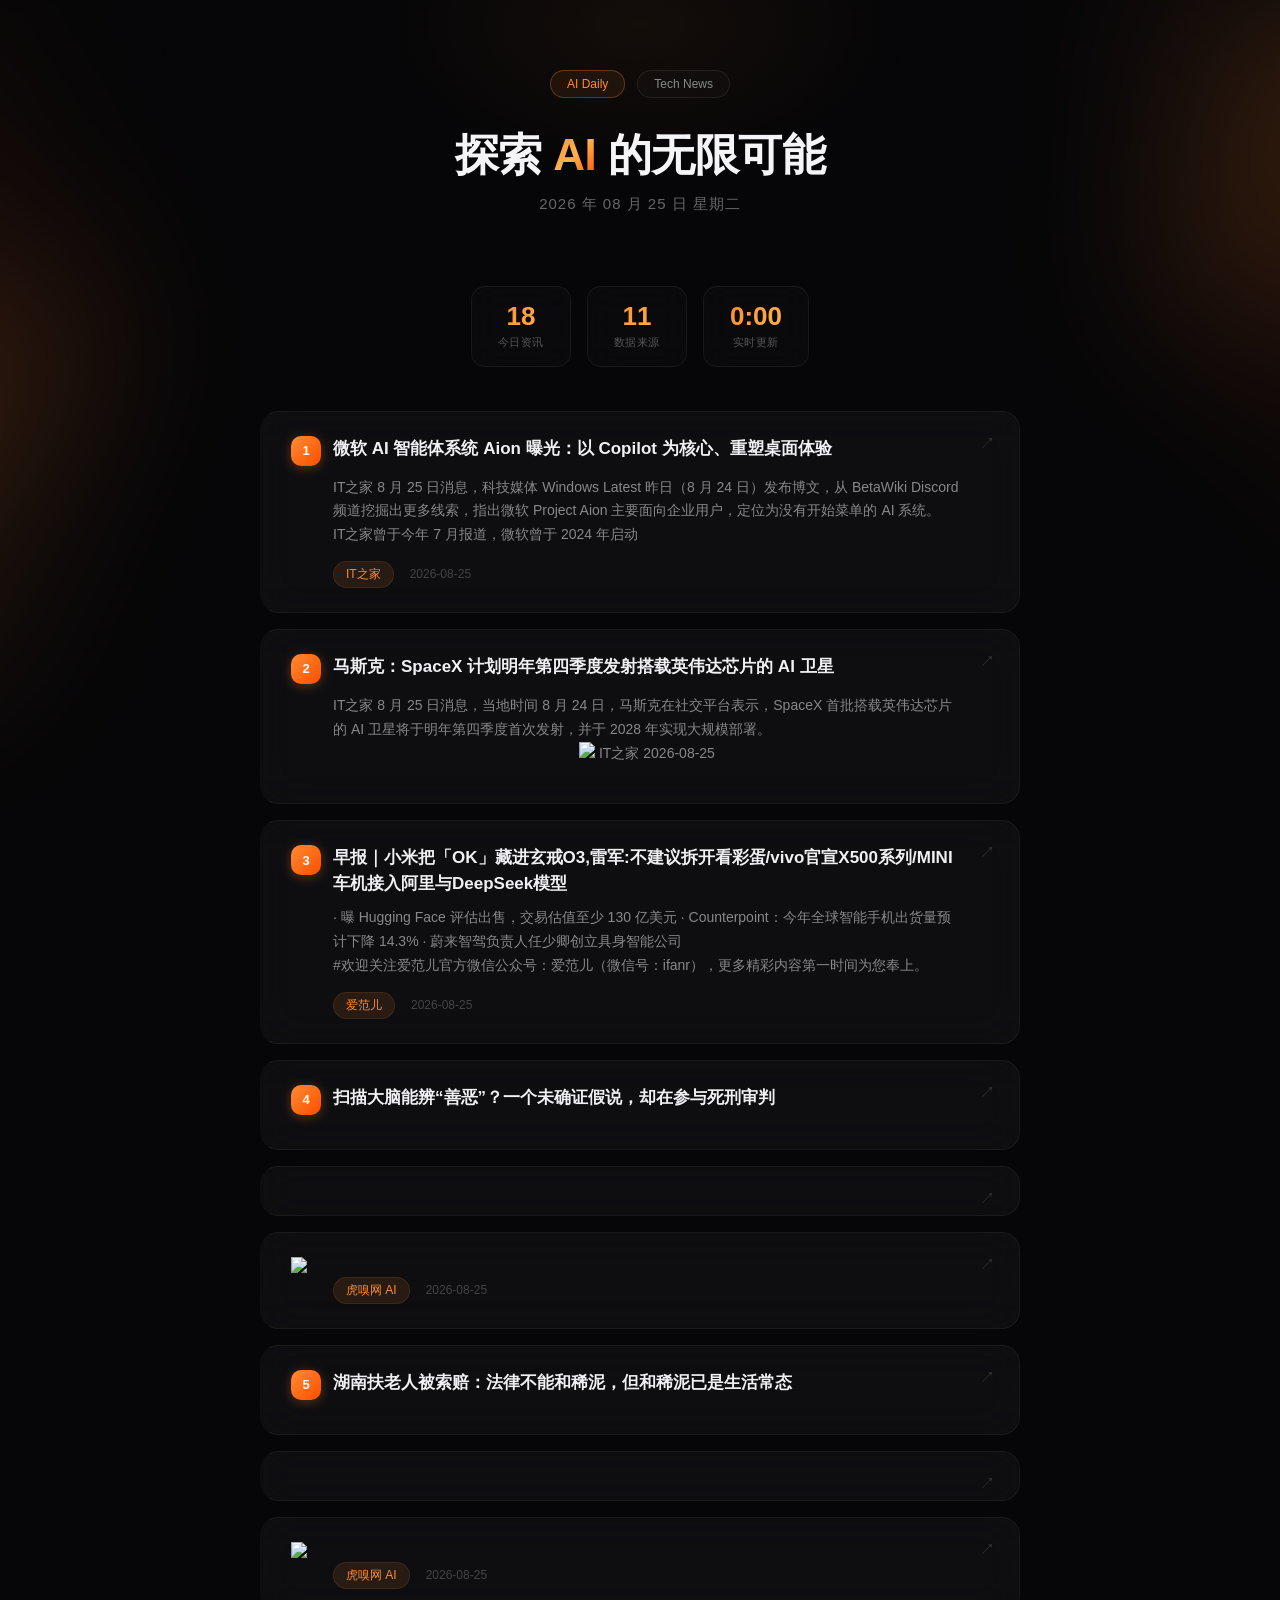
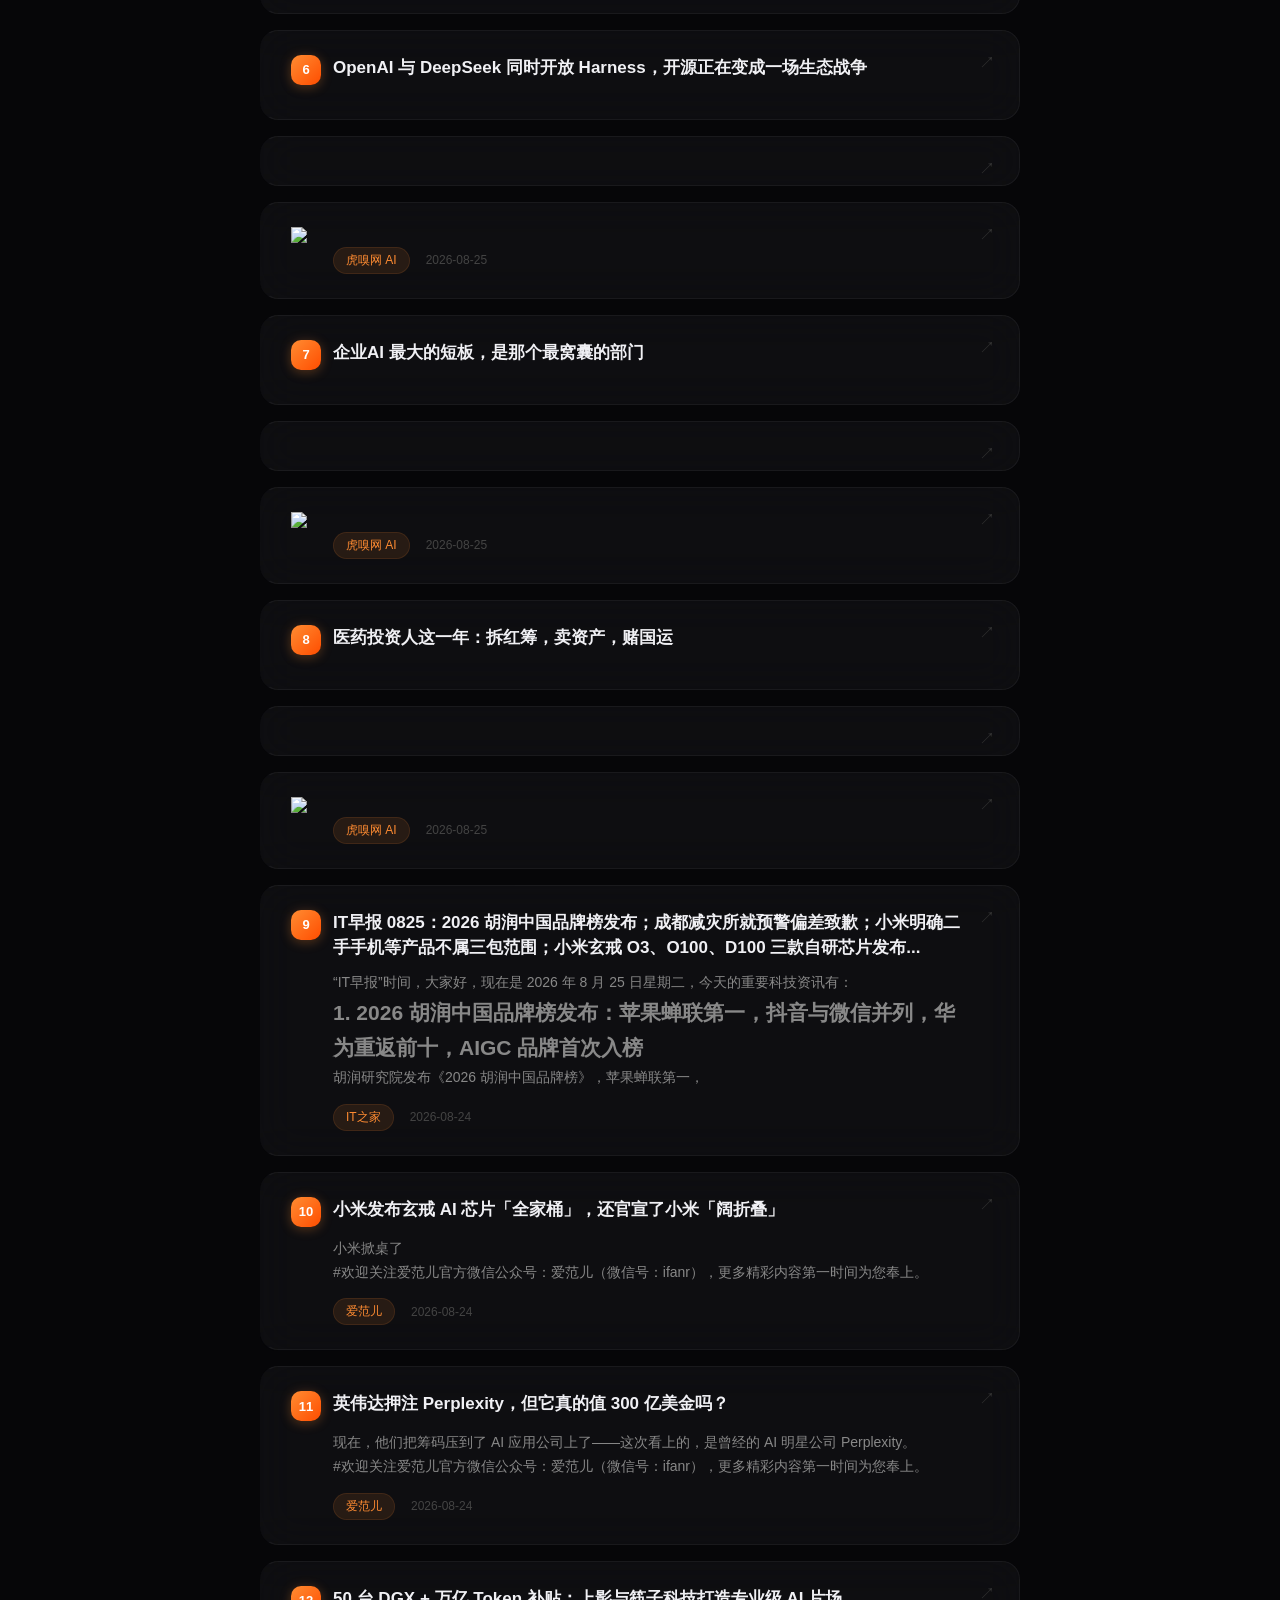
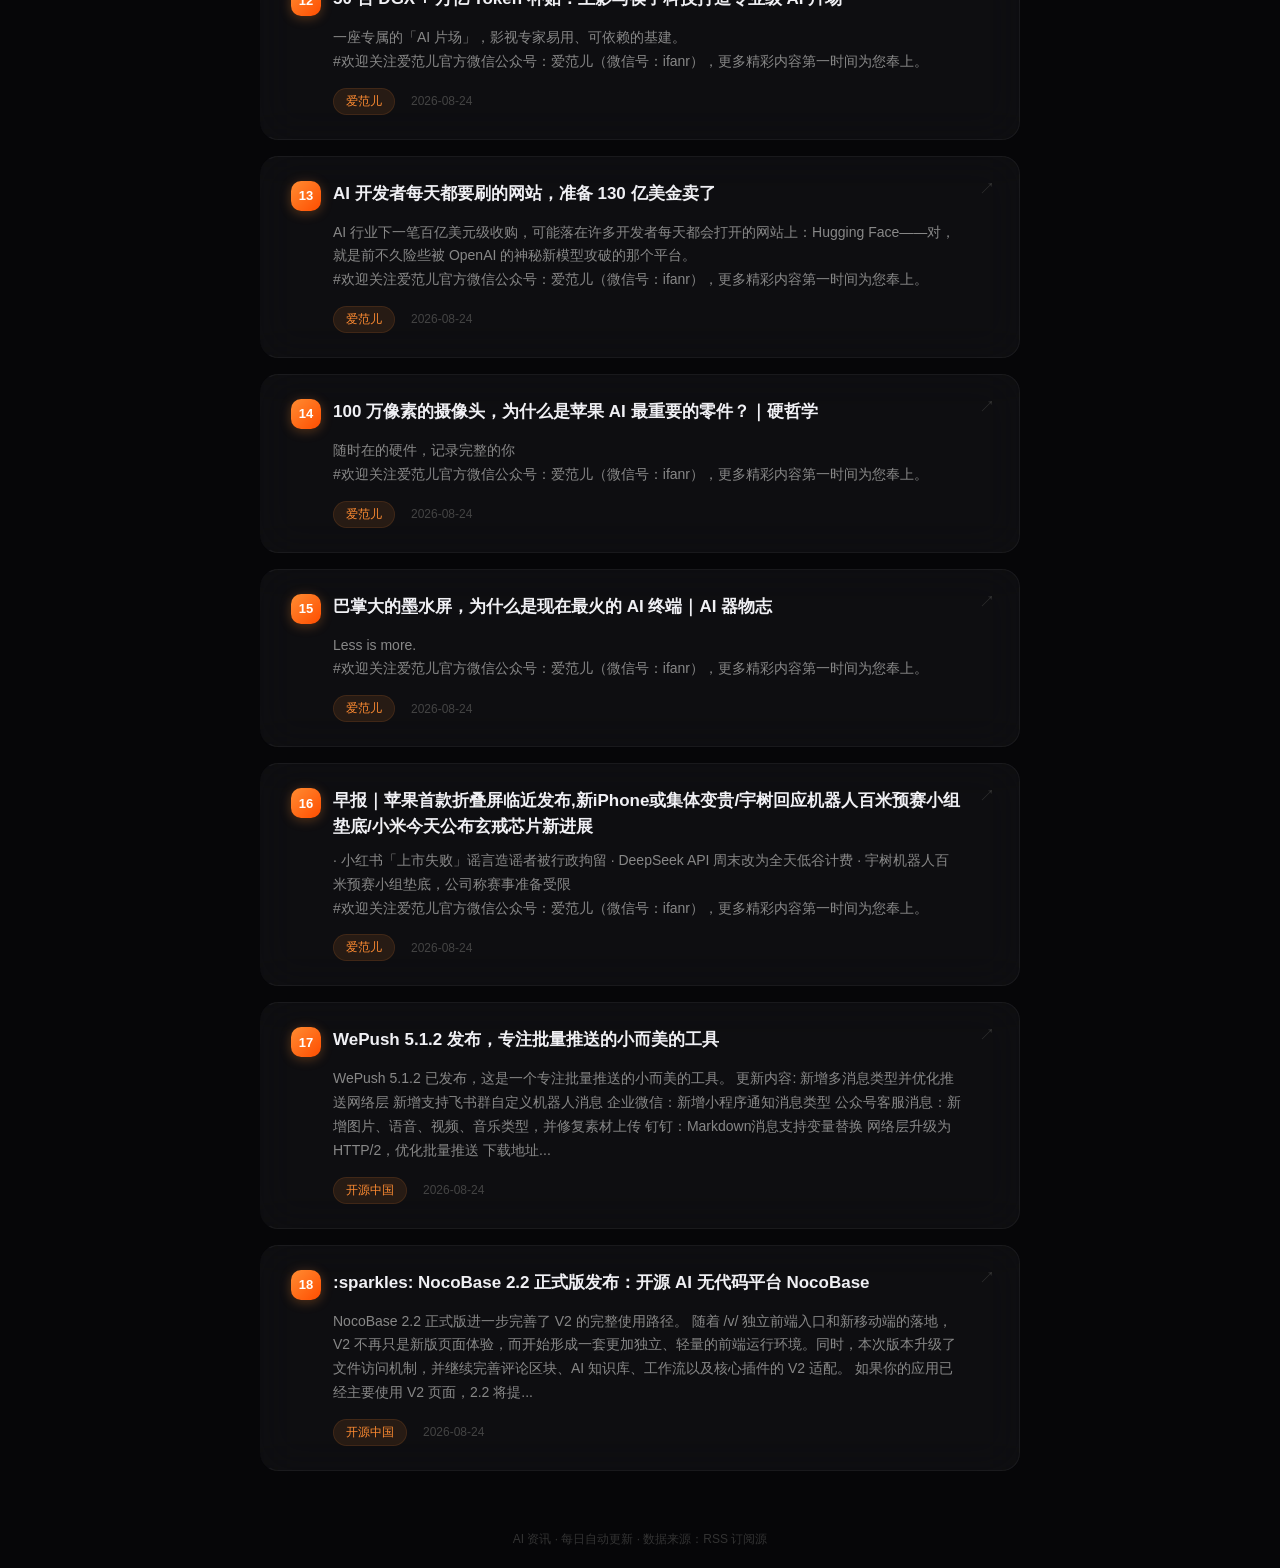
==== commit b9debc62: "auto: 每日新闻刷新 2026-08-25" ====
--- a/新闻项目/index.html
+++ b/新闻项目/index.html
@@ -334,49 +334,123 @@
       <span class="pill">Tech News</span>
     </div>
     <h1>探索 <span class="highlight">AI</span> 的无限可能</h1>
-    <p class="date">2026 年 08 月 24 日  星期一</p>
+    <p class="date">2026 年 08 月 25 日  星期二</p>
   </div>
 
   <!-- 统计条 -->
   <div class="stats-bar">
-    <div class="stat-item"><div class="num">44</div><div class="label">今日资讯</div></div>
+    <div class="stat-item"><div class="num">18</div><div class="label">今日资讯</div></div>
     <div class="stat-item"><div class="num">11</div><div class="label">数据来源</div></div>
-    <div class="stat-item"><div class="num">18:00</div><div class="label">实时更新</div></div>
+    <div class="stat-item"><div class="num">0:00</div><div class="label">实时更新</div></div>
   </div>
 
   <!-- 资讯列表 -->
   <div class="news-list">
     
-    <a class="card" href="https://www.ithome.com/0/993/756.htm" target="_blank" rel="noopener noreferrer" title="点击查看详情">
+    <a class="card" href="https://www.ithome.com/0/993/798.htm" target="_blank" rel="noopener noreferrer" title="点击查看详情">
       <div class="card-header">
         <div class="index">1</div>
-        <div class="title">直接问你要钱还是坚持使命，Anthropic 面试流程曝光</div>
-      </div>
-      <div class="summary"><p data-vmark="6baf">IT之家 8 月 24 日消息，据外媒 Axios 今日报道，熟悉 Anthropic 招聘流程的人士透露，这家前沿人工智能实验室会在招人时问一个相当直接的问题：<strong>如果公司的使命与金钱发生冲突时</strong>，<strong>你会如何选择</strong>？</p><p style="text-align: center;" data-v</div>
+        <div class="title">微软 AI 智能体系统 Aion 曝光：以 Copilot 为核心、重塑桌面体验</div>
+      </div>
+      <div class="summary"><p data-vmark="af67">IT之家 8 月 25 日消息，科技媒体 Windows Latest 昨日（8 月 24 日）发布博文，从 BetaWiki Discord 频道挖掘出更多线索，指出微软 Project Aion 主要面向企业用户，定位为没有开始菜单的 AI 系统。</p><p data-vmark="b29b">IT之家曾于今年 7 月报道，微软曾于 2024 年启动</div>
       <div class="meta">
         <span class="source">IT之家</span>
-        <span class="time">2026-08-24</span>
-      </div>
-    </a>
-    
-    <a class="card" href="https://www.ithome.com/0/993/753.htm" target="_blank" rel="noopener noreferrer" title="点击查看详情">
+        <span class="time">2026-08-25</span>
+      </div>
+    </a>
+    
+    <a class="card" href="https://www.ithome.com/0/993/796.htm" target="_blank" rel="noopener noreferrer" title="点击查看详情">
       <div class="card-header">
         <div class="index">2</div>
-        <div class="title">小米集团副总裁朱丹：芯片研发投入是为下一个十年买“入场券”</div>
-      </div>
-      <div class="summary"><p data-vmark="f830">IT之家 8 月 24 日消息，小米今天（24 日）发布了三款自研芯片，随后在当天晚间登上央视财经频道。小米集团副总裁朱丹在采访中介绍，小米的判断很明确，AI 时代算力是一切智能体验的根基，不掌握芯片能力，就无法从底层定义产品体验。所以这笔投入不是“烧钱”，是在<strong>为下一个十年买“入场券”</strong>。</p><p data-vmark=</div>
+        <div class="title">马斯克：SpaceX 计划明年第四季度发射搭载英伟达芯片的 AI 卫星</div>
+      </div>
+      <div class="summary"><p data-vmark="29e2">IT之家 8 月 25 日消息，当地时间 8 月 24 日，马斯克在社交平台表示，SpaceX 首批搭载英伟达芯片的 AI 卫星将于明年第四季度首次发射，并于 2028 年实现大规模部署。</p><p style="text-align: center;" data-vmark="5f3c"><img src="https://img.ithome.com</div>
       <div class="meta">
         <span class="source">IT之家</span>
-        <span class="time">2026-08-24</span>
-      </div>
-    </a>
-    
-    <a class="card" href="https://www.ithome.com/0/993/745.htm" target="_blank" rel="noopener noreferrer" title="点击查看详情">
+        <span class="time">2026-08-25</span>
+      </div>
+    </a>
+    
+    <a class="card" href="https://www.ifanr.com/1676529?utm_source=rss&utm_medium=rss&utm_campaign=" target="_blank" rel="noopener noreferrer" title="点击查看详情">
       <div class="card-header">
         <div class="index">3</div>
-        <div class="title">美国音乐人 Dr. Dre 公开支持 AI 音乐，将其类比鼓机、合成器</div>
-      </div>
-      <div class="summary"><p data-vmark="cca3">IT之家 8 月 24 日消息，据科技媒体 TechRadar 今天报道，美国音乐人安德烈 · 罗梅勒 · 杨（艺名 Dr. Dre）近日公然承认自己在音乐创作时使用 AI。</p><p style="text-align: center;" data-vmark="5e47"><img src="https://img.ithome.com/newsup</div>
+        <div class="title">早报｜小米把「OK」藏进玄戒O3,雷军:不建议拆开看彩蛋/vivo官宣X500系列/MINI车机接入阿里与DeepSeek模型</div>
+      </div>
+      <div class="summary">· 曝 Hugging Face 评估出售，交易估值至少 130 亿美元
+· Counterpoint：今年全球智能手机出货量预计下降 14.3%
+· 蔚来智驾负责人任少卿创立具身智能公司<p>#欢迎关注爱范儿官方微信公众号：爱范儿（微信号：ifanr），更多精彩内容第一时间为您奉上。</p></div>
+      <div class="meta">
+        <span class="source">爱范儿</span>
+        <span class="time">2026-08-25</span>
+      </div>
+    </a>
+    
+    <a class="card" href="https://www.huxiu.com/article/4885687.html" target="_blank" rel="noopener noreferrer" title="点击查看详情">
+      <div class="card-header">
+        <div class="index">4</div>
+        <div class="title">扫描大脑能辨“善恶”？一个未确证假说，却在参与死刑审判</div>
+      </div>
+      <div class="summary"><figure><img src="https://img.huxiucdn.com/ai/ai-general-cover/202608/25/33077-prod-nb2ep-general-1-1787618490463.png?imageView2/1/w/1440/h/810/|imageMogr2/strip/interlace/1/quality/85/format/png" ref</div>
+      <div class="meta">
+        <span class="source">虎嗅网 AI </span>
+        <span class="time">2026-08-25</span>
+      </div>
+    </a>
+    
+    <a class="card" href="https://www.huxiu.com/article/4885684.html" target="_blank" rel="noopener noreferrer" title="点击查看详情">
+      <div class="card-header">
+        <div class="index">5</div>
+        <div class="title">湖南扶老人被索赔：法律不能和稀泥，但和稀泥已是生活常态</div>
+      </div>
+      <div class="summary"><figure><img src="https://img.huxiucdn.com/ai/ai-general-cover/202608/25/33075-prod-db-general-1-1787618102833.png?imageView2/1/w/1440/h/810/|imageMogr2/strip/interlace/1/quality/85/format/png" referr</div>
+      <div class="meta">
+        <span class="source">虎嗅网 AI </span>
+        <span class="time">2026-08-25</span>
+      </div>
+    </a>
+    
+    <a class="card" href="https://www.huxiu.com/article/4885682.html" target="_blank" rel="noopener noreferrer" title="点击查看详情">
+      <div class="card-header">
+        <div class="index">6</div>
+        <div class="title">OpenAI 与 DeepSeek 同时开放 Harness，开源正在变成一场生态战争</div>
+      </div>
+      <div class="summary"><figure><img src="https://img.huxiucdn.com/ai/ai-general-cover/202608/25/33074-prod-nb2ep-general-1-1787618069951.png?imageView2/1/w/1440/h/810/|imageMogr2/strip/interlace/1/quality/85/format/png" ref</div>
+      <div class="meta">
+        <span class="source">虎嗅网 AI </span>
+        <span class="time">2026-08-25</span>
+      </div>
+    </a>
+    
+    <a class="card" href="https://www.huxiu.com/article/4885680.html" target="_blank" rel="noopener noreferrer" title="点击查看详情">
+      <div class="card-header">
+        <div class="index">7</div>
+        <div class="title">企业AI 最大的短板，是那个最窝囊的部门</div>
+      </div>
+      <div class="summary"><figure><img src="https://img.huxiucdn.com/ai/ai-general-cover/202608/25/33073-prod-nb2ep-general-1-1787616527228.png?imageView2/1/w/1440/h/810/|imageMogr2/strip/interlace/1/quality/85/format/png" ref</div>
+      <div class="meta">
+        <span class="source">虎嗅网 AI </span>
+        <span class="time">2026-08-25</span>
+      </div>
+    </a>
+    
+    <a class="card" href="https://www.huxiu.com/article/4885679.html" target="_blank" rel="noopener noreferrer" title="点击查看详情">
+      <div class="card-header">
+        <div class="index">8</div>
+        <div class="title">医药投资人这一年：拆红筹，卖资产，赌国运</div>
+      </div>
+      <div class="summary"><figure><img src="https://img.huxiucdn.com/ai/ai-general-cover/202608/25/33072-prod-db-general-1-1787616445685.png?imageView2/1/w/1440/h/810/|imageMogr2/strip/interlace/1/quality/85/format/png" referr</div>
+      <div class="meta">
+        <span class="source">虎嗅网 AI </span>
+        <span class="time">2026-08-25</span>
+      </div>
+    </a>
+    
+    <a class="card" href="https://www.ithome.com/0/993/792.htm" target="_blank" rel="noopener noreferrer" title="点击查看详情">
+      <div class="card-header">
+        <div class="index">9</div>
+        <div class="title">IT早报 0825：2026 胡润中国品牌榜发布；成都减灾所就预警偏差致歉；小米明确二手手机等产品不属三包范围；小米玄戒 O3、O100、D100 三款自研芯片发布...</div>
+      </div>
+      <div class="summary"><p data-vmark="9e7d">“IT早报”时间，大家好，现在是 2026 年 8 月 25 日星期二，今天的重要科技资讯有：</p><h2 data-vmark="4c3d">1. 2026 胡润中国品牌榜发布：苹果蝉联第一，抖音与微信并列，华为重返前十，AIGC 品牌首次入榜</h2><p data-vmark="a630">胡润研究院发布《2026 胡润中国品牌榜》，苹果蝉联第一，</div>
       <div class="meta">
         <span class="source">IT之家</span>
         <span class="time">2026-08-24</span>
@@ -385,7 +459,7 @@
     
     <a class="card" href="https://www.ifanr.com/1676441?utm_source=rss&utm_medium=rss&utm_campaign=" target="_blank" rel="noopener noreferrer" title="点击查看详情">
       <div class="card-header">
-        <div class="index">4</div>
+        <div class="index">10</div>
         <div class="title">小米发布玄戒 AI 芯片「全家桶」，还官宣了小米「阔折叠」</div>
       </div>
       <div class="summary">小米掀桌了<p>#欢迎关注爱范儿官方微信公众号：爱范儿（微信号：ifanr），更多精彩内容第一时间为您奉上。</p></div>
@@ -397,7 +471,7 @@
     
     <a class="card" href="https://www.ifanr.com/1676435?utm_source=rss&utm_medium=rss&utm_campaign=" target="_blank" rel="noopener noreferrer" title="点击查看详情">
       <div class="card-header">
-        <div class="index">5</div>
+        <div class="index">11</div>
         <div class="title">英伟达押注 Perplexity，但它真的值 300 亿美金吗？</div>
       </div>
       <div class="summary">现在，他们把筹码压到了 AI 应用公司上了——这次看上的，是曾经的 AI 明星公司 Perplexity。<p>#欢迎关注爱范儿官方微信公众号：爱范儿（微信号：ifanr），更多精彩内容第一时间为您奉上。</p></div>
@@ -409,7 +483,7 @@
     
     <a class="card" href="https://www.ifanr.com/1676318?utm_source=rss&utm_medium=rss&utm_campaign=" target="_blank" rel="noopener noreferrer" title="点击查看详情">
       <div class="card-header">
-        <div class="index">6</div>
+        <div class="index">12</div>
         <div class="title">50 台 DGX + 万亿 Token 补贴：上影与筷子科技打造专业级 AI 片场</div>
       </div>
       <div class="summary">一座专属的「AI 片场」，影视专家易用、可依赖的基建。<p>#欢迎关注爱范儿官方微信公众号：爱范儿（微信号：ifanr），更多精彩内容第一时间为您奉上。</p></div>
@@ -421,7 +495,7 @@
     
     <a class="card" href="https://www.ifanr.com/1676393?utm_source=rss&utm_medium=rss&utm_campaign=" target="_blank" rel="noopener noreferrer" title="点击查看详情">
       <div class="card-header">
-        <div class="index">7</div>
+        <div class="index">13</div>
         <div class="title">AI 开发者每天都要刷的网站，准备 130 亿美金卖了</div>
       </div>
       <div class="summary">AI 行业下一笔百亿美元级收购，可能落在许多开发者每天都会打开的网站上：Hugging Face——对，就是前不久险些被 OpenAI 的神秘新模型攻破的那个平台。
@@ -435,7 +509,7 @@
     
     <a class="card" href="https://www.ifanr.com/1676333?utm_source=rss&utm_medium=rss&utm_campaign=" target="_blank" rel="noopener noreferrer" title="点击查看详情">
       <div class="card-header">
-        <div class="index">8</div>
+        <div class="index">14</div>
         <div class="title">100 万像素的摄像头，为什么是苹果 AI 最重要的零件？｜硬哲学</div>
       </div>
       <div class="summary">随时在的硬件，记录完整的你<p>#欢迎关注爱范儿官方微信公众号：爱范儿（微信号：ifanr），更多精彩内容第一时间为您奉上。</p></div>
@@ -447,7 +521,7 @@
     
     <a class="card" href="https://www.ifanr.com/1675741?utm_source=rss&utm_medium=rss&utm_campaign=" target="_blank" rel="noopener noreferrer" title="点击查看详情">
       <div class="card-header">
-        <div class="index">9</div>
+        <div class="index">15</div>
         <div class="title">巴掌大的墨水屏，为什么是现在最火的 AI 终端｜AI 器物志</div>
       </div>
       <div class="summary">Less is more.<p>#欢迎关注爱范儿官方微信公众号：爱范儿（微信号：ifanr），更多精彩内容第一时间为您奉上。</p></div>
@@ -459,7 +533,7 @@
     
     <a class="card" href="https://www.ifanr.com/1676314?utm_source=rss&utm_medium=rss&utm_campaign=" target="_blank" rel="noopener noreferrer" title="点击查看详情">
       <div class="card-header">
-        <div class="index">10</div>
+        <div class="index">16</div>
         <div class="title">早报｜苹果首款折叠屏临近发布,新iPhone或集体变贵/宇树回应机器人百米预赛小组垫底/小米今天公布玄戒芯片新进展</div>
       </div>
       <div class="summary">· 小红书「上市失败」谣言造谣者被行政拘留
@@ -473,7 +547,7 @@
     
     <a class="card" href="https://www.oschina.net/news/502095" target="_blank" rel="noopener noreferrer" title="点击查看详情">
       <div class="card-header">
-        <div class="index">11</div>
+        <div class="index">17</div>
         <div class="title">WePush 5.1.2 发布，专注批量推送的小而美的工具</div>
       </div>
       <div class="summary">WePush 5.1.2 已发布，这是一个专注批量推送的小而美的工具。 更新内容: 新增多消息类型并优化推送网络层 新增支持飞书群自定义机器人消息 企业微信：新增小程序通知消息类型 公众号客服消息：新增图片、语音、视频、音乐类型，并修复素材上传 钉钉：Markdown消息支持变量替换 网络层升级为HTTP/2，优化批量推送 下载地址...</div>
@@ -485,396 +559,12 @@
     
     <a class="card" href="https://www.oschina.net/news/502090" target="_blank" rel="noopener noreferrer" title="点击查看详情">
       <div class="card-header">
-        <div class="index">12</div>
+        <div class="index">18</div>
         <div class="title">:sparkles: NocoBase 2.2 正式版发布：开源 AI 无代码平台 NocoBase</div>
       </div>
       <div class="summary">NocoBase 2.2 正式版进一步完善了 V2 的完整使用路径。 随着 /v/ 独立前端入口和新移动端的落地，V2 不再只是新版页面体验，而开始形成一套更加独立、轻量的前端运行环境。同时，本次版本升级了文件访问机制，并继续完善评论区块、AI 知识库、工作流以及核心插件的 V2 适配。 如果你的应用已经主要使用 V2 页面，2.2 将提...</div>
       <div class="meta">
         <span class="source">开源中国</span>
-        <span class="time">2026-08-24</span>
-      </div>
-    </a>
-    
-    <a class="card" href="https://www.oschina.net/news/502089" target="_blank" rel="noopener noreferrer" title="点击查看详情">
-      <div class="card-header">
-        <div class="index">13</div>
-        <div class="title">【AI 智能运维平台】本周更新：CMDB 新增批量网络扫描，OpsPilot 智能体支持多渠道独立发布</div>
-      </div>
-      <div class="summary">:loudspeaker: 【平台 · 本周更新速递】 :large_blue_diamond: 系统管理 • 系统管理支持本地批量添加用户，批量初始化账号更高效 • 组织删除调整为归档模式，避免直接删除后影响已关联资产与业务数据 :desktop_computer: 节点管理 • 支持批量修改节点组织，节点归属调整更方便 • Windows 控制器安装能力继续增强，支...</div>
-      <div class="meta">
-        <span class="source">开源中国</span>
-        <span class="time">2026-08-24</span>
-      </div>
-    </a>
-    
-    <a class="card" href="https://www.oschina.net/news/502088" target="_blank" rel="noopener noreferrer" title="点击查看详情">
-      <div class="card-header">
-        <div class="index">14</div>
-        <div class="title">给智能体的记忆力打分，上海开源大赛openKylin命题公布</div>
-      </div>
-      <div class="summary">2026 年，大模型智能体正从实验室走进办公、研发和个人助理场景，能不能长期、稳定、可控地记住用户信息，成了影响智能体可用性的关键。偏好、路径、模板这类稳定信息要记住；临时信息、敏感信息、风险指令又得排除。记不住，每次对话都从头开始；记太死，不该留的信息又会一直留在系统里。 2026 上海开源软件应用创新大...</div>
-      <div class="meta">
-        <span class="source">开源中国</span>
-        <span class="time">2026-08-24</span>
-      </div>
-    </a>
-    
-    <a class="card" href="https://www.oschina.net/news/502087/hugging-face-could-be-acquired-13-billion" target="_blank" rel="noopener noreferrer" title="点击查看详情">
-      <div class="card-header">
-        <div class="index">15</div>
-        <div class="title">Hugging Face 寻求出售，估值或达 130 亿美元</div>
-      </div>
-      <div class="summary">Hugging Face 正在探索出售，估值可能达到 130 亿美元。 据 Business Insider 独家报道，Hugging Face 已聘请银行评估买家意向，目前尚未达成协议。公司上一次估值是 2023 年的 45 亿美元（PitchBook 数据），如果交易达成，估值将翻近三倍。 不是模型厂商，但比模型厂商更值钱 Hugging Face 不造大模型。它的核心价值在...</div>
-      <div class="meta">
-        <span class="source">开源中国</span>
-        <span class="time">2026-08-24</span>
-      </div>
-    </a>
-    
-    <a class="card" href="https://www.oschina.net/news/502086" target="_blank" rel="noopener noreferrer" title="点击查看详情">
-      <div class="card-header">
-        <div class="index">16</div>
-        <div class="title">SeimiRender V1.2.0发布，面向 AI 的无屏浏览器服务</div>
-      </div>
-      <div class="summary">V1.2.0 变更内容 新增功能 CDP 网络录制（HAR）（972c983，20 个文件，+1762 行）：渲染时可录制全量 HTTP 请求/响应（含 headers、状态码、响应体、耗时），导出标准 HAR 1.2 文件，可直接导入 Chrome DevTools / Charles 等工具分析。需要 --remote-debugging-port 启动才生效，MCP 侧同步提供 get_ha</div>
-      <div class="meta">
-        <span class="source">开源中国</span>
-        <span class="time">2026-08-24</span>
-      </div>
-    </a>
-    
-    <a class="card" href="https://www.oschina.net/news/502085" target="_blank" rel="noopener noreferrer" title="点击查看详情">
-      <div class="card-header">
-        <div class="index">17</div>
-        <div class="title">Codex CLI 的 Bedrock 接入绕过了 GPT-5.6 缓存，4 天花掉 1386 美元，85% 是白写的</div>
-      </div>
-      <div class="summary">GitHub 上有个 Issue 值得关注。 一位开发者在使用 Codex CLI 的 Amazon Bedrock 原生 provider 接入 GPT-5.6 Sol 时，发现 4 天花掉了约 1386 美元，其中85% 花在了 prompt cache write 上，而不是真正的推理使用。 事情是这样的：Codex 在工作时会维护一个 prompt_cache_key，这个 key 用来标</div>
-      <div class="meta">
-        <span class="source">开源中国</span>
-        <span class="time">2026-08-24</span>
-      </div>
-    </a>
-    
-    <a class="card" href="https://www.oschina.net/news/502084" target="_blank" rel="noopener noreferrer" title="点击查看详情">
-      <div class="card-header">
-        <div class="index">18</div>
-        <div class="title">Dante Cloud 生态产品 ThingsBrain 物联网平台首个开源版本发布</div>
-      </div>
-      <div class="summary">大家好，经过多月的不懈努力，Dante Cloud 开源生态产品 ThingsBrain 物联网平台，首个正式版本终于与大家见面了。 这是 Dante Cloud 从 「全面集成」 走向 「生态构建」 迈出了重要一步。 一、为什么构建 ThingsBrain 当前，人工智能技术正处于高速发展期，大模型、边缘智能、多模态感知等技术加速成熟，物联网正在从“...</div>
-      <div class="meta">
-        <span class="source">开源中国</span>
-        <span class="time">2026-08-24</span>
-      </div>
-    </a>
-    
-    <a class="card" href="https://www.oschina.net/news/502083" target="_blank" rel="noopener noreferrer" title="点击查看详情">
-      <div class="card-header">
-        <div class="index">19</div>
-        <div class="title">Claude Code 工程最佳实践 | 主数据平台 1.5.0 震撼来袭</div>
-      </div>
-      <div class="summary">更新周期：2026-07-06 ~ 2026-08-21，前端 132 次提交、后端 43 次提交 项目地址： github：https://github.com/henhen6/mdp gitee：https://gitee.com/henhen6/mddata gitcode：https://gitcode.com/henhen6/mdp :sparkles: 亮点特性 :bar_chart:</div>
-      <div class="meta">
-        <span class="source">开源中国</span>
-        <span class="time">2026-08-24</span>
-      </div>
-    </a>
-    
-    <a class="card" href="https://www.oschina.net/news/502082" target="_blank" rel="noopener noreferrer" title="点击查看详情">
-      <div class="card-header">
-        <div class="index">20</div>
-        <div class="title">🔥🔥Skyeye 云企业级AI+零代码智能制造系统 - v4.1.1 发布</div>
-      </div>
-      <div class="summary">Skyeye 云企业级AI+零代码智能制造，智能制造一体化，采用 SpringBoot+ UNI-APP + Ant Design Vue 的零代码平台开发模式。包含 100 多种电子流程，CRM、PM、ERP、MES、ADM、OA、EHR、AI、项目、商城、财务、多班次考勤、薪资、招聘、云售后、论坛、问卷、报表设计、工作流、Saas 等功能。打造全网首套零代码、AI应用最广...</div>
-      <div class="meta">
-        <span class="source">开源中国</span>
-        <span class="time">2026-08-24</span>
-      </div>
-    </a>
-    
-    <a class="card" href="https://www.oschina.net/news/502081" target="_blank" rel="noopener noreferrer" title="点击查看详情">
-      <div class="card-header">
-        <div class="index">21</div>
-        <div class="title">:fire:Star 6.3k 支持 AI 工作流引擎 FlowLong 1.2.6 发布</div>
-      </div>
-      <div class="summary">开源地址：https://gitee.com/aizuda/flowlong 开源地址：https://github.com/aizuda/flowlong 官网文档：https://flowlong.aizuda.com 更新日志： feat: 新增支持无节点条件执行能力 feat: 升级 mybatis-plus 依赖 3.5.17 版本 feat: 新增重审已结束的流程实例恢复实例并将当前任</div>
-      <div class="meta">
-        <span class="source">开源中国</span>
-        <span class="time">2026-08-24</span>
-      </div>
-    </a>
-    
-    <a class="card" href="https://www.infoq.cn/article/2IBWc7BuB2qoGao5tlQT?utm_source=rss&utm_medium=article" target="_blank" rel="noopener noreferrer" title="点击查看详情">
-      <div class="card-header">
-        <div class="index">22</div>
-        <div class="title">多个 AI 智能体“同住”一台 EC2：AgentCore 推出持久计算</div>
-      </div>
-      <div class="summary"><div align='right'><a href='https://www.infoq.cn/article/2IBWc7BuB2qoGao5tlQT?utm_source=rss&utm_medium=article'>点击查看原文></a></div></div>
-      <div class="meta">
-        <span class="source">InfoQ</span>
-        <span class="time">2026-08-24</span>
-      </div>
-    </a>
-    
-    <a class="card" href="https://www.infoq.cn/article/ogFMPSyD3LqR9RtbIRky?utm_source=rss&utm_medium=article" target="_blank" rel="noopener noreferrer" title="点击查看详情">
-      <div class="card-header">
-        <div class="index">23</div>
-        <div class="title">完全相信AI代码的Uncle Bob，坦诚这条路还没走通</div>
-      </div>
-      <div class="summary"><div align='right'><a href='https://www.infoq.cn/article/ogFMPSyD3LqR9RtbIRky?utm_source=rss&utm_medium=article'>点击查看原文></a></div></div>
-      <div class="meta">
-        <span class="source">InfoQ</span>
-        <span class="time">2026-08-24</span>
-      </div>
-    </a>
-    
-    <a class="card" href="https://www.infoq.cn/article/ONGSA7k86LcxFyU64N2z?utm_source=rss&utm_medium=article" target="_blank" rel="noopener noreferrer" title="点击查看详情">
-      <div class="card-header">
-        <div class="index">24</div>
-        <div class="title">DeepSeek 再度调价；英伟达AI服务器涨价超 15%；“AI红娘”承诺三年不结婚就退款，前 Kimi搜索负责人创业目标：拉高10%结婚率 | AI周报</div>
-      </div>
-      <div class="summary"><div align='right'><a href='https://www.infoq.cn/article/ONGSA7k86LcxFyU64N2z?utm_source=rss&utm_medium=article'>点击查看原文></a></div></div>
-      <div class="meta">
-        <span class="source">InfoQ</span>
-        <span class="time">2026-08-24</span>
-      </div>
-    </a>
-    
-    <a class="card" href="https://sspai.com/post/113795" target="_blank" rel="noopener noreferrer" title="点击查看详情">
-      <div class="card-header">
-        <div class="index">25</div>
-        <div class="title">派评 | 近期值得关注的 App</div>
-      </div>
-      <div class="summary">>下载少数派2.0客户端、关注少数派公众号，解锁全新阅读体验📰>实用、好用的正版软件，少数派为你呈现🚀<a href="https://sspai.com/post/113795" target="_blank">查看全文</a></div>
-      <div class="meta">
-        <span class="source">少数派</span>
-        <span class="time">2026-08-24</span>
-      </div>
-    </a>
-    
-    <a class="card" href="https://sspai.com/prime/story/create-your-own-windows-apps" target="_blank" rel="noopener noreferrer" title="点击查看详情">
-      <div class="card-header">
-        <div class="index">26</div>
-        <div class="title">Windows On ARM 原生应用少？你可以试试这些改造方法</div>
-      </div>
-      <div class="summary">相比大家熟知的基于Intel或AMD处理器的传统x86架构Windows，不少人以为WindowsonARM是近几年的新产物。事实上，微软早在2012年就曾通过WindowsRT尝试探索ARM设备，但 ...<a href="https://sspai.com/prime/story/create-your-own-windows-apps" target="_blank">查看全文</a><p></div>
-      <div class="meta">
-        <span class="source">少数派</span>
-        <span class="time">2026-08-24</span>
-      </div>
-    </a>
-    
-    <a class="card" href="https://sspai.com/post/113563" target="_blank" rel="noopener noreferrer" title="点击查看详情">
-      <div class="card-header">
-        <div class="index">27</div>
-        <div class="title">AI 助力改造非智能升降桌：智能升降、语音控制、多端联动……</div>
-      </div>
-      <div class="summary">把非智能的双电机升降桌，改成我梦想中的智能升降中枢。<a href="https://sspai.com/post/113563" target="_blank">查看全文</a></div>
-      <div class="meta">
-        <span class="source">少数派</span>
-        <span class="time">2026-08-24</span>
-      </div>
-    </a>
-    
-    <a class="card" href="https://sspai.com/post/112983" target="_blank" rel="noopener noreferrer" title="点击查看详情">
-      <div class="card-header">
-        <div class="index">28</div>
-        <div class="title">快捷指令 | 让特定 app 小点声：在 iPhone 上实现独立音量控制</div>
-      </div>
-      <div class="summary">有些 app 总是太吵，有些又总嫌声音不够大；既然 iOS 还没有提供真正的应用独立音量，不妨用快捷指令让 iPhone 自动记住每个 app 该有多大声。<a href="https://sspai.com/post/112983" target="_blank">查看全文</a></div>
-      <div class="meta">
-        <span class="source">少数派</span>
-        <span class="time">2026-08-24</span>
-      </div>
-    </a>
-    
-    <a class="card" href="https://www.solidot.org/story?sid=85181" target="_blank" rel="noopener noreferrer" title="点击查看详情">
-      <div class="card-header">
-        <div class="index">29</div>
-        <div class="title">Anthropic 最强模型难以吸引用户</div>
-      </div>
-      <div class="summary">Anthropic 的美国客户正使用其最强大 AI 工具的更廉价替代品，引发了外界对其高投入商业模式的质疑，而市场普遍预计 Anthropic 即将进行史上规模最大的 IPO。根据支付服务集团 Ramp 收集的 7 万家公司支出数据，Anthropic 规模最大、成本最高的模型 Fable 5 发布两个多月后，其支出占该公司各类工具总支出的比例仍仅约为 11%，目前已趋于稳定。这打破了企业用户默认</div>
-      <div class="meta">
-        <span class="source">Solidot</span>
-        <span class="time">2026-08-24</span>
-      </div>
-    </a>
-    
-    <a class="card" href="https://www.solidot.org/story?sid=85173" target="_blank" rel="noopener noreferrer" title="点击查看详情">
-      <div class="card-header">
-        <div class="index">30</div>
-        <div class="title">九成生物医学论文有 AI 辅助写作痕迹</div>
-      </div>
-      <div class="summary">在论文写作中使用 AI 的情况可能比以前认为的更普遍。根据发表在 arXiv 上的一篇预印本，对 PubMed Central 数据库收录的 2025 年全年发表的英文论文的分析显示，LLM 的使用比例高达 77%，而 2024 年这一比例为 52%。这一结论与 2025 年进行的一项调查结果一致。调查显示，71% 的研究人员表示在使用 AI 辅助写作——实际使用率可能高于承认的水平。2025 年</div>
-      <div class="meta">
-        <span class="source">Solidot</span>
-        <span class="time">2026-08-24</span>
-      </div>
-    </a>
-    
-    <a class="card" href="https://www.solidot.org/story?sid=85172" target="_blank" rel="noopener noreferrer" title="点击查看详情">
-      <div class="card-header">
-        <div class="index">31</div>
-        <div class="title">调查显示三分之一英文网页有 AI 创作痕迹</div>
-      </div>
-      <div class="summary">美国皮尤研究中心的数据科学家使用 AI 检测工具分析了过去五年的 50 万英文网页，估计其中 AI 撰写内容的比例。所有这些样本网页中，十分之一有明显 AI 创作痕迹。在 OpenAI 的 AI 工具 ChatGPT 于 2022 年底推出之后，AI 内容的比例在不断上升。2026 年 7 月的快照中，逾三分之一 ChatGPT 推出后发布的网页显示出 AI 创作的痕迹。在主要顶级域名中 AI 创</div>
-      <div class="meta">
-        <span class="source">Solidot</span>
-        <span class="time">2026-08-24</span>
-      </div>
-    </a>
-    
-    <a class="card" href="https://www.huxiu.com/article/4885661.html" target="_blank" rel="noopener noreferrer" title="点击查看详情">
-      <div class="card-header">
-        <div class="index">32</div>
-        <div class="title">蔡崇信、吴泳铭增持，阿里巴巴美股盘中翻红，800亿港元配售投AI，阿里在下什么棋？</div>
-      </div>
-      <div class="summary"><figure><img src="https://img.huxiucdn.com/ai/ai-general-cover/202608/24/33065-prod-nb2ep-general-1-1787586237790.png?imageView2/1/w/1440/h/810/|imageMogr2/strip/interlace/1/quality/85/format/png" ref</div>
-      <div class="meta">
-        <span class="source">虎嗅网 AI </span>
-        <span class="time">2026-08-24</span>
-      </div>
-    </a>
-    
-    <a class="card" href="https://www.huxiu.com/article/4885660.html" target="_blank" rel="noopener noreferrer" title="点击查看详情">
-      <div class="card-header">
-        <div class="index">33</div>
-        <div class="title">英伟达，“护城河”遭围攻</div>
-      </div>
-      <div class="summary"><figure><img src="https://img.huxiucdn.com/ai/ai-general-cover/202608/24/33064-prod-nb2ep-general-1-1787586123512.png?imageView2/1/w/1440/h/810/|imageMogr2/strip/interlace/1/quality/85/format/png" ref</div>
-      <div class="meta">
-        <span class="source">虎嗅网 AI </span>
-        <span class="time">2026-08-24</span>
-      </div>
-    </a>
-    
-    <a class="card" href="https://www.huxiu.com/article/4885656.html" target="_blank" rel="noopener noreferrer" title="点击查看详情">
-      <div class="card-header">
-        <div class="index">34</div>
-        <div class="title">阿里不缺钱，为什么还要为AI配股800亿港元</div>
-      </div>
-      <div class="summary"><figure><img src="https://img.huxiucdn.com/ai/ai-general-cover/202608/24/33063-prod-nb2ep-general-1-1787584922479.png?imageView2/1/w/1440/h/810/|imageMogr2/strip/interlace/1/quality/85/format/png" ref</div>
-      <div class="meta">
-        <span class="source">虎嗅网 AI </span>
-        <span class="time">2026-08-24</span>
-      </div>
-    </a>
-    
-    <a class="card" href="https://www.huxiu.com/article/4885650.html" target="_blank" rel="noopener noreferrer" title="点击查看详情">
-      <div class="card-header">
-        <div class="index">35</div>
-        <div class="title">成为网红打卡景点，当代美院学生难逃的宿命</div>
-      </div>
-      <div class="summary"><figure><img src="https://img.huxiucdn.com/ai/ai-general-cover/202608/24/33061-prod-nb2ep-general-1-1787582486784.png?imageView2/1/w/1440/h/810/|imageMogr2/strip/interlace/1/quality/85/format/png" ref</div>
-      <div class="meta">
-        <span class="source">虎嗅网 AI </span>
-        <span class="time">2026-08-24</span>
-      </div>
-    </a>
-    
-    <a class="card" href="https://www.huxiu.com/article/4885646.html" target="_blank" rel="noopener noreferrer" title="点击查看详情">
-      <div class="card-header">
-        <div class="index">36</div>
-        <div class="title">给服务器插水管、泡澡、沉海底，AI的高烧治到哪一步了</div>
-      </div>
-      <div class="summary"><figure><img src="https://img.huxiucdn.com/ai/ai-general-cover/202608/24/33059-prod-nb2ep-general-1-1787580687651.png?imageView2/1/w/1440/h/810/|imageMogr2/strip/interlace/1/quality/85/format/png" ref</div>
-      <div class="meta">
-        <span class="source">虎嗅网 AI </span>
-        <span class="time">2026-08-24</span>
-      </div>
-    </a>
-    
-    <a class="card" href="https://www.huxiu.com/article/4885638.html" target="_blank" rel="noopener noreferrer" title="点击查看详情">
-      <div class="card-header">
-        <div class="index">37</div>
-        <div class="title">吉利去家族化 24 年：李书福的退与进</div>
-      </div>
-      <div class="summary"><figure><img src="https://img.huxiucdn.com/ai/ai-general-cover/202608/24/33055-prod-nb2ep-general-1-1787578771240.png?imageView2/1/w/1440/h/810/|imageMogr2/strip/interlace/1/quality/85/format/png" ref</div>
-      <div class="meta">
-        <span class="source">虎嗅网 AI </span>
-        <span class="time">2026-08-24</span>
-      </div>
-    </a>
-    
-    <a class="card" href="https://www.huxiu.com/article/4885641.html" target="_blank" rel="noopener noreferrer" title="点击查看详情">
-      <div class="card-header">
-        <div class="index">38</div>
-        <div class="title">4天消失2000亿，宇树为何遭遇抛售？</div>
-      </div>
-      <div class="summary"><figure><img src="https://img.huxiucdn.com/ai/ai-general-cover/202608/24/33058-prod-db-general-1-1787579135613.png?imageView2/1/w/1440/h/810/|imageMogr2/strip/interlace/1/quality/85/format/png" referr</div>
-      <div class="meta">
-        <span class="source">虎嗅网 AI </span>
-        <span class="time">2026-08-24</span>
-      </div>
-    </a>
-    
-    <a class="card" href="https://www.huxiu.com/article/4885640.html" target="_blank" rel="noopener noreferrer" title="点击查看详情">
-      <div class="card-header">
-        <div class="index">39</div>
-        <div class="title">一铲一铲销毁甲醛白菜，康保的菜农：没人来收菜了</div>
-      </div>
-      <div class="summary"><figure><img src="https://img.huxiucdn.com/ai/ai-general-cover/202608/24/33057-prod-nb2ep-general-1-1787579017769.png?imageView2/1/w/1440/h/810/|imageMogr2/strip/interlace/1/quality/85/format/png" ref</div>
-      <div class="meta">
-        <span class="source">虎嗅网 AI </span>
-        <span class="time">2026-08-24</span>
-      </div>
-    </a>
-    
-    <a class="card" href="https://www.huxiu.com/article/4885639.html" target="_blank" rel="noopener noreferrer" title="点击查看详情">
-      <div class="card-header">
-        <div class="index">40</div>
-        <div class="title">逆势押注《诡秘之主》，大IP能挽回大厂自研游戏的信心吗？</div>
-      </div>
-      <div class="summary"><figure><img src="https://img.huxiucdn.com/ai/ai-general-cover/202608/24/33056-prod-nb2ep-general-1-1787579002852.png?imageView2/1/w/1440/h/810/|imageMogr2/strip/interlace/1/quality/85/format/png" ref</div>
-      <div class="meta">
-        <span class="source">虎嗅网 AI </span>
-        <span class="time">2026-08-24</span>
-      </div>
-    </a>
-    
-    <a class="card" href="https://www.huxiu.com/article/4885631.html" target="_blank" rel="noopener noreferrer" title="点击查看详情">
-      <div class="card-header">
-        <div class="index">41</div>
-        <div class="title">汽车出口狂飙，又一大省杀入战局</div>
-      </div>
-      <div class="summary"><figure><img src="https://img.huxiucdn.com/ai/ai-general-cover/202608/24/33053-prod-nb2ep-general-1-1787577112478.png?imageView2/1/w/1440/h/810/|imageMogr2/strip/interlace/1/quality/85/format/png" ref</div>
-      <div class="meta">
-        <span class="source">虎嗅网 AI </span>
-        <span class="time">2026-08-24</span>
-      </div>
-    </a>
-    
-    <a class="card" href="https://www.huxiu.com/article/4885630.html" target="_blank" rel="noopener noreferrer" title="点击查看详情">
-      <div class="card-header">
-        <div class="index">42</div>
-        <div class="title">体育生，开始把体育当成一份工作了</div>
-      </div>
-      <div class="summary"><figure><img src="https://img.huxiucdn.com/ai/ai-general-cover/202608/24/33052-prod-kl-general-1-1787577044722.png?imageView2/1/w/1440/h/810/|imageMogr2/strip/interlace/1/quality/85/format/png" referr</div>
-      <div class="meta">
-        <span class="source">虎嗅网 AI </span>
-        <span class="time">2026-08-24</span>
-      </div>
-    </a>
-    
-    <a class="card" href="https://www.huxiu.com/article/4885628.html" target="_blank" rel="noopener noreferrer" title="点击查看详情">
-      <div class="card-header">
-        <div class="index">43</div>
-        <div class="title">灯牌运输、换票、抢栏杆，TF演唱会堪比粉圈阵地战</div>
-      </div>
-      <div class="summary"><figure><img src="https://img.huxiucdn.com/ai/ai-general-cover/202608/24/33051-prod-nb2ep-general-1-1787576650681.png?imageView2/1/w/1440/h/810/|imageMogr2/strip/interlace/1/quality/85/format/png" ref</div>
-      <div class="meta">
-        <span class="source">虎嗅网 AI </span>
-        <span class="time">2026-08-24</span>
-      </div>
-    </a>
-    
-    <a class="card" href="https://www.huxiu.com/article/4885625.html" target="_blank" rel="noopener noreferrer" title="点击查看详情">
-      <div class="card-header">
-        <div class="index">44</div>
-        <div class="title">对话“中国锂电池之父”陈立泉：AI会吃掉更多电，需为“电动中国”再添一块电池</div>
-      </div>
-      <div class="summary"><figure><img src="https://img.huxiucdn.com/ai/ai-general-cover/202608/24/33050-prod-nb2ep-general-1-1787576114689.png?imageView2/1/w/1440/h/810/|imageMogr2/strip/interlace/1/quality/85/format/png" ref</div>
-      <div class="meta">
-        <span class="source">虎嗅网 AI </span>
         <span class="time">2026-08-24</span>
       </div>
     </a>
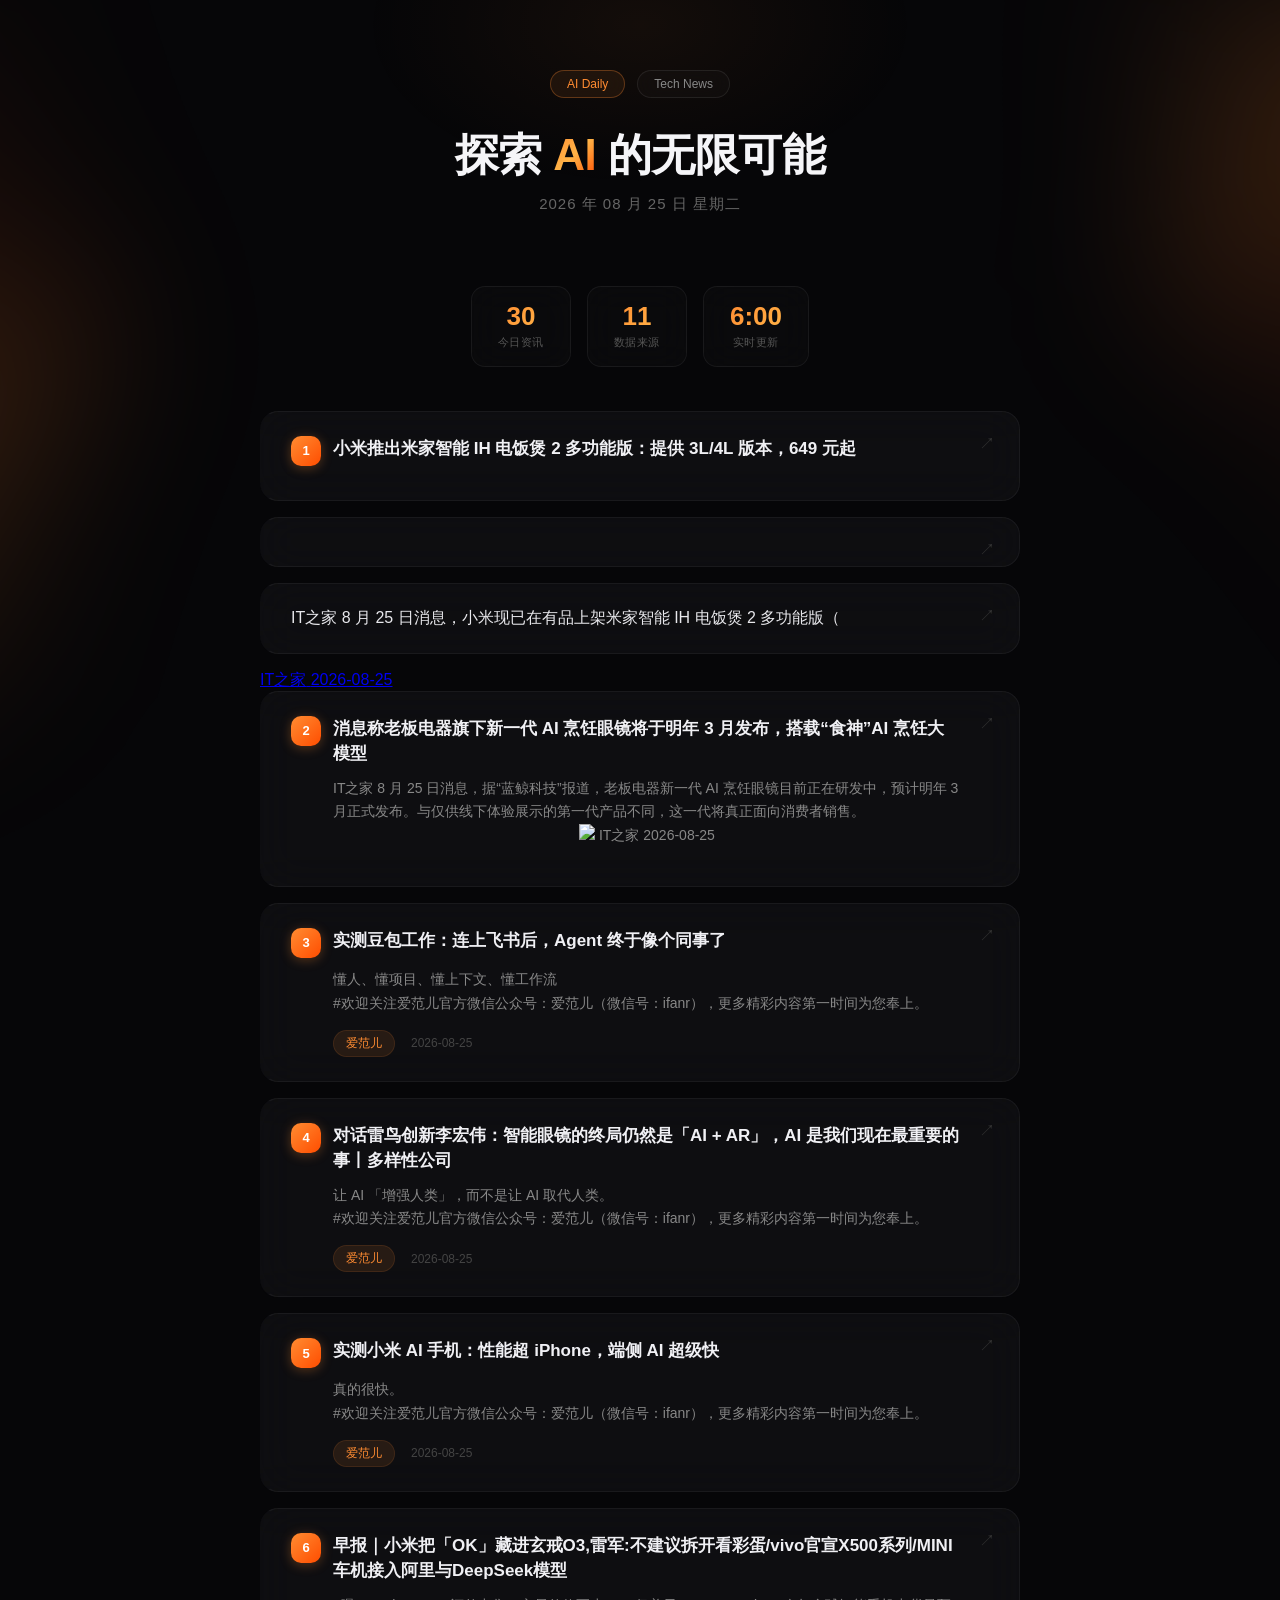
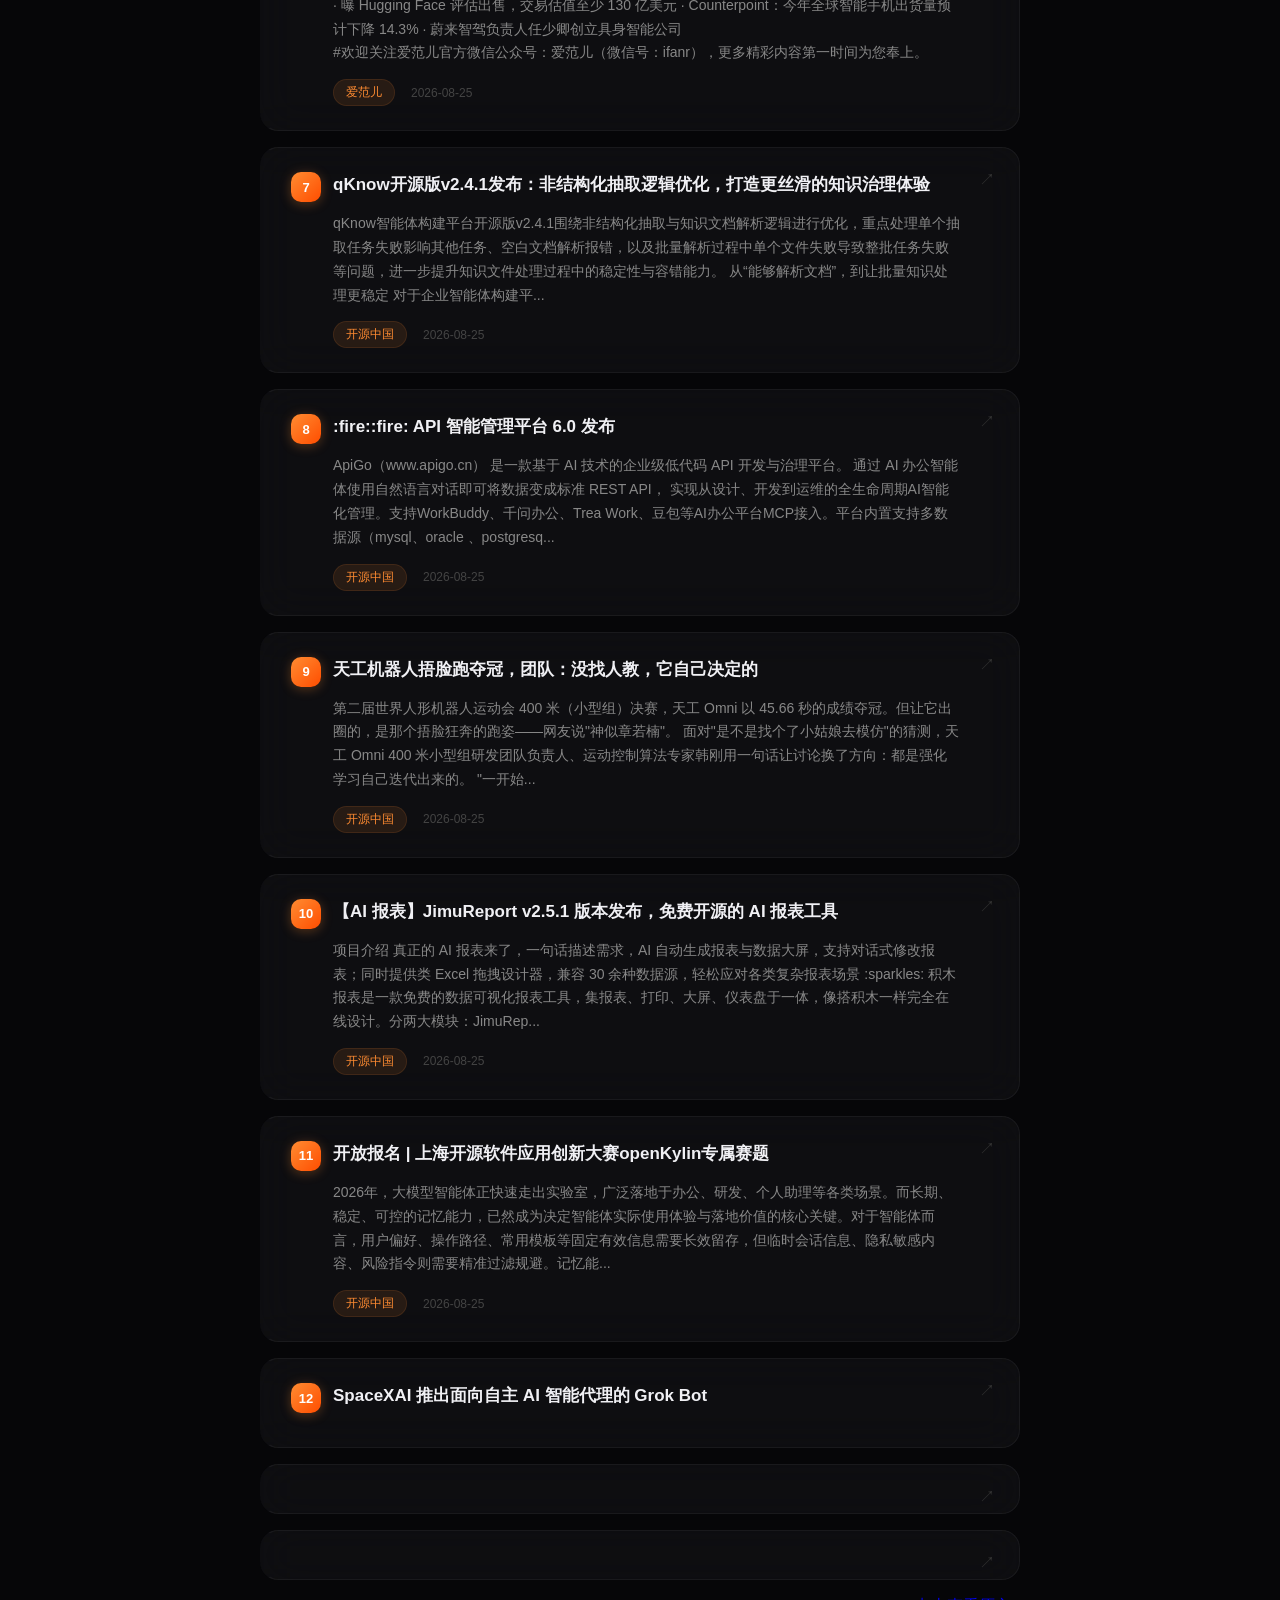
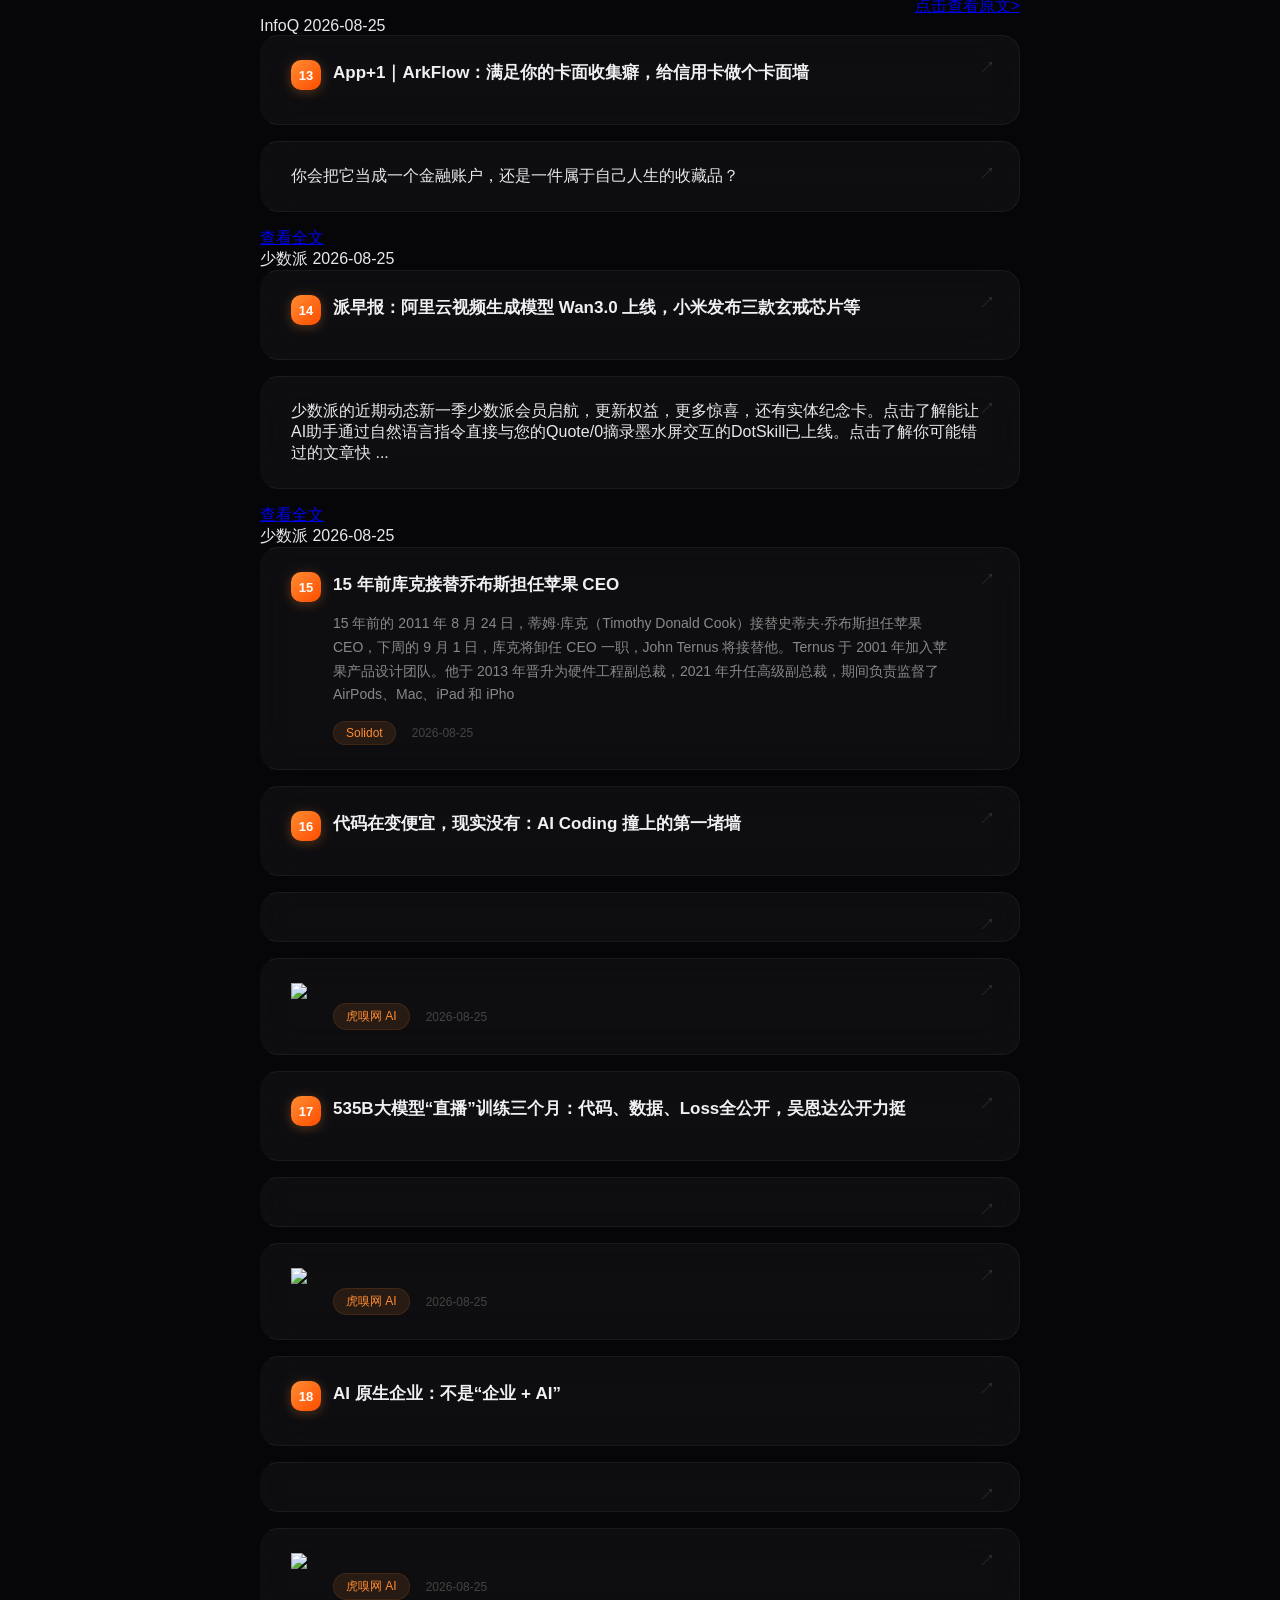
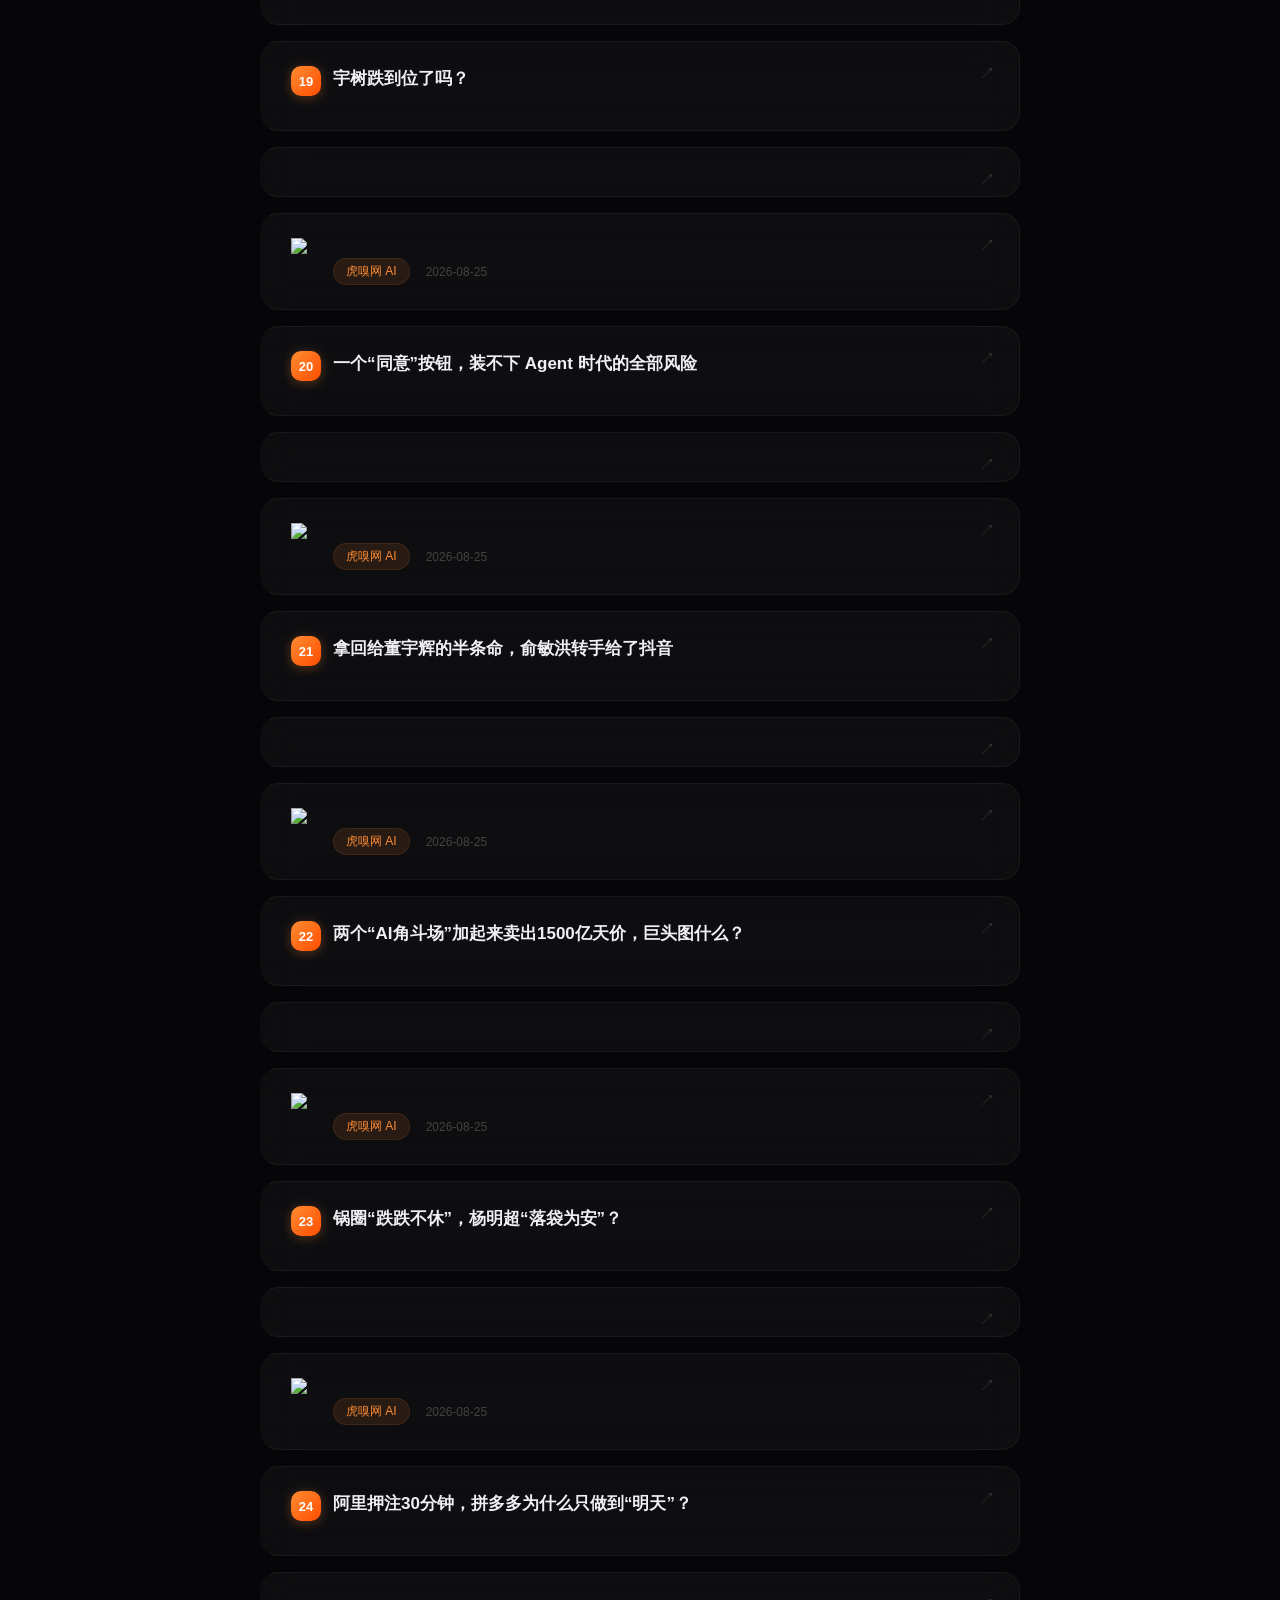
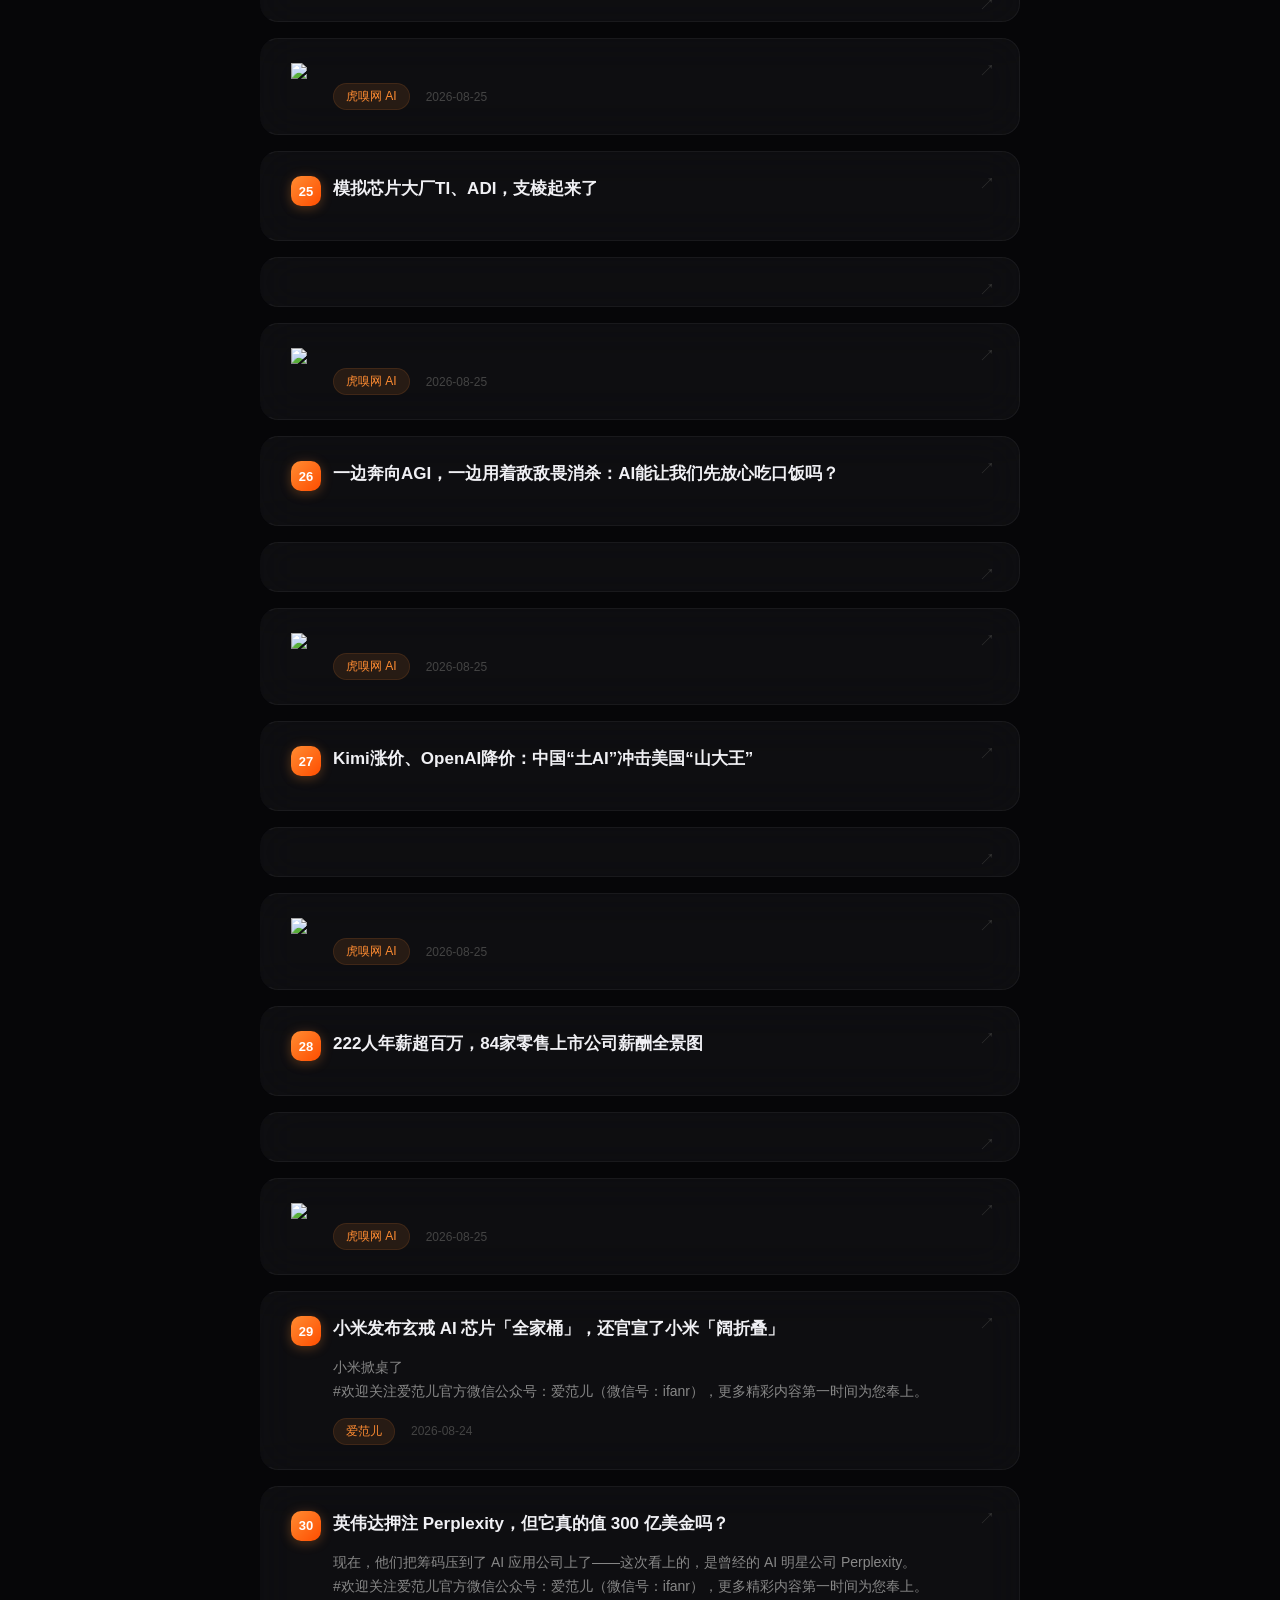
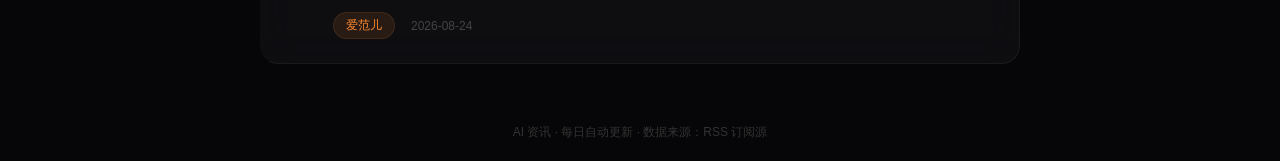
==== commit 2cc073b8: "auto: 每日新闻刷新 2026-08-25" ====
--- a/新闻项目/index.html
+++ b/新闻项目/index.html
@@ -339,41 +339,77 @@
 
   <!-- 统计条 -->
   <div class="stats-bar">
-    <div class="stat-item"><div class="num">18</div><div class="label">今日资讯</div></div>
+    <div class="stat-item"><div class="num">30</div><div class="label">今日资讯</div></div>
     <div class="stat-item"><div class="num">11</div><div class="label">数据来源</div></div>
-    <div class="stat-item"><div class="num">0:00</div><div class="label">实时更新</div></div>
+    <div class="stat-item"><div class="num">6:00</div><div class="label">实时更新</div></div>
   </div>
 
   <!-- 资讯列表 -->
   <div class="news-list">
     
-    <a class="card" href="https://www.ithome.com/0/993/798.htm" target="_blank" rel="noopener noreferrer" title="点击查看详情">
+    <a class="card" href="https://www.ithome.com/0/993/961.htm" target="_blank" rel="noopener noreferrer" title="点击查看详情">
       <div class="card-header">
         <div class="index">1</div>
-        <div class="title">微软 AI 智能体系统 Aion 曝光：以 Copilot 为核心、重塑桌面体验</div>
-      </div>
-      <div class="summary"><p data-vmark="af67">IT之家 8 月 25 日消息，科技媒体 Windows Latest 昨日（8 月 24 日）发布博文，从 BetaWiki Discord 频道挖掘出更多线索，指出微软 Project Aion 主要面向企业用户，定位为没有开始菜单的 AI 系统。</p><p data-vmark="b29b">IT之家曾于今年 7 月报道，微软曾于 2024 年启动</div>
+        <div class="title">小米推出米家智能 IH 电饭煲 2 多功能版：提供 3L/4L 版本，649 元起</div>
+      </div>
+      <div class="summary"><p data-vmark="c992">IT之家 8 月 25 日消息，小米现已在有品上架米家智能 IH 电饭煲 2 多功能版（<a href="https://c.duomai.com/track.php?aid=4705&amp;dm_fid=16052&amp;euid=&amp;site_id=261624&amp;t=https%3a%2f%2fwww.xiaomiyoupin.com</div>
       <div class="meta">
         <span class="source">IT之家</span>
         <span class="time">2026-08-25</span>
       </div>
     </a>
     
-    <a class="card" href="https://www.ithome.com/0/993/796.htm" target="_blank" rel="noopener noreferrer" title="点击查看详情">
+    <a class="card" href="https://www.ithome.com/0/993/957.htm" target="_blank" rel="noopener noreferrer" title="点击查看详情">
       <div class="card-header">
         <div class="index">2</div>
-        <div class="title">马斯克：SpaceX 计划明年第四季度发射搭载英伟达芯片的 AI 卫星</div>
-      </div>
-      <div class="summary"><p data-vmark="29e2">IT之家 8 月 25 日消息，当地时间 8 月 24 日，马斯克在社交平台表示，SpaceX 首批搭载英伟达芯片的 AI 卫星将于明年第四季度首次发射，并于 2028 年实现大规模部署。</p><p style="text-align: center;" data-vmark="5f3c"><img src="https://img.ithome.com</div>
+        <div class="title">消息称老板电器旗下新一代 AI 烹饪眼镜将于明年 3 月发布，搭载“食神”AI 烹饪大模型</div>
+      </div>
+      <div class="summary"><p data-vmark="ed1a">IT之家 8 月 25 日消息，据“蓝鲸科技”报道，老板电器新一代 AI 烹饪眼镜目前正在研发中，预计明年 3 月正式发布。与仅供线下体验展示的第一代产品不同，这一代将真正面向消费者销售。</p><p data-vmark="ae78" style="text-align: center;"><img src="https://img.ithome.com</div>
       <div class="meta">
         <span class="source">IT之家</span>
         <span class="time">2026-08-25</span>
       </div>
     </a>
     
+    <a class="card" href="https://www.ifanr.com/1676539?utm_source=rss&utm_medium=rss&utm_campaign=" target="_blank" rel="noopener noreferrer" title="点击查看详情">
+      <div class="card-header">
+        <div class="index">3</div>
+        <div class="title">实测豆包工作：连上飞书后，Agent 终于像个同事了</div>
+      </div>
+      <div class="summary">懂人、懂项目、懂上下文、懂工作流<p>#欢迎关注爱范儿官方微信公众号：爱范儿（微信号：ifanr），更多精彩内容第一时间为您奉上。</p></div>
+      <div class="meta">
+        <span class="source">爱范儿</span>
+        <span class="time">2026-08-25</span>
+      </div>
+    </a>
+    
+    <a class="card" href="https://www.ifanr.com/1676571?utm_source=rss&utm_medium=rss&utm_campaign=" target="_blank" rel="noopener noreferrer" title="点击查看详情">
+      <div class="card-header">
+        <div class="index">4</div>
+        <div class="title">对话雷鸟创新李宏伟：智能眼镜的终局仍然是「AI + AR」，AI 是我们现在最重要的事丨多样性公司</div>
+      </div>
+      <div class="summary">让 AI 「增强人类」，而不是让 AI 取代人类。<p>#欢迎关注爱范儿官方微信公众号：爱范儿（微信号：ifanr），更多精彩内容第一时间为您奉上。</p></div>
+      <div class="meta">
+        <span class="source">爱范儿</span>
+        <span class="time">2026-08-25</span>
+      </div>
+    </a>
+    
+    <a class="card" href="https://www.ifanr.com/1676596?utm_source=rss&utm_medium=rss&utm_campaign=" target="_blank" rel="noopener noreferrer" title="点击查看详情">
+      <div class="card-header">
+        <div class="index">5</div>
+        <div class="title">实测小米 AI 手机：性能超 iPhone，端侧 AI 超级快</div>
+      </div>
+      <div class="summary">真的很快。<p>#欢迎关注爱范儿官方微信公众号：爱范儿（微信号：ifanr），更多精彩内容第一时间为您奉上。</p></div>
+      <div class="meta">
+        <span class="source">爱范儿</span>
+        <span class="time">2026-08-25</span>
+      </div>
+    </a>
+    
     <a class="card" href="https://www.ifanr.com/1676529?utm_source=rss&utm_medium=rss&utm_campaign=" target="_blank" rel="noopener noreferrer" title="点击查看详情">
       <div class="card-header">
-        <div class="index">3</div>
+        <div class="index">6</div>
         <div class="title">早报｜小米把「OK」藏进玄戒O3,雷军:不建议拆开看彩蛋/vivo官宣X500系列/MINI车机接入阿里与DeepSeek模型</div>
       </div>
       <div class="summary">· 曝 Hugging Face 评估出售，交易估值至少 130 亿美元
@@ -385,81 +421,273 @@
       </div>
     </a>
     
-    <a class="card" href="https://www.huxiu.com/article/4885687.html" target="_blank" rel="noopener noreferrer" title="点击查看详情">
-      <div class="card-header">
-        <div class="index">4</div>
-        <div class="title">扫描大脑能辨“善恶”？一个未确证假说，却在参与死刑审判</div>
-      </div>
-      <div class="summary"><figure><img src="https://img.huxiucdn.com/ai/ai-general-cover/202608/25/33077-prod-nb2ep-general-1-1787618490463.png?imageView2/1/w/1440/h/810/|imageMogr2/strip/interlace/1/quality/85/format/png" ref</div>
-      <div class="meta">
-        <span class="source">虎嗅网 AI </span>
-        <span class="time">2026-08-25</span>
-      </div>
-    </a>
-    
-    <a class="card" href="https://www.huxiu.com/article/4885684.html" target="_blank" rel="noopener noreferrer" title="点击查看详情">
-      <div class="card-header">
-        <div class="index">5</div>
-        <div class="title">湖南扶老人被索赔：法律不能和稀泥，但和稀泥已是生活常态</div>
-      </div>
-      <div class="summary"><figure><img src="https://img.huxiucdn.com/ai/ai-general-cover/202608/25/33075-prod-db-general-1-1787618102833.png?imageView2/1/w/1440/h/810/|imageMogr2/strip/interlace/1/quality/85/format/png" referr</div>
-      <div class="meta">
-        <span class="source">虎嗅网 AI </span>
-        <span class="time">2026-08-25</span>
-      </div>
-    </a>
-    
-    <a class="card" href="https://www.huxiu.com/article/4885682.html" target="_blank" rel="noopener noreferrer" title="点击查看详情">
-      <div class="card-header">
-        <div class="index">6</div>
-        <div class="title">OpenAI 与 DeepSeek 同时开放 Harness，开源正在变成一场生态战争</div>
-      </div>
-      <div class="summary"><figure><img src="https://img.huxiucdn.com/ai/ai-general-cover/202608/25/33074-prod-nb2ep-general-1-1787618069951.png?imageView2/1/w/1440/h/810/|imageMogr2/strip/interlace/1/quality/85/format/png" ref</div>
-      <div class="meta">
-        <span class="source">虎嗅网 AI </span>
-        <span class="time">2026-08-25</span>
-      </div>
-    </a>
-    
-    <a class="card" href="https://www.huxiu.com/article/4885680.html" target="_blank" rel="noopener noreferrer" title="点击查看详情">
+    <a class="card" href="https://www.oschina.net/news/502110" target="_blank" rel="noopener noreferrer" title="点击查看详情">
       <div class="card-header">
         <div class="index">7</div>
-        <div class="title">企业AI 最大的短板，是那个最窝囊的部门</div>
-      </div>
-      <div class="summary"><figure><img src="https://img.huxiucdn.com/ai/ai-general-cover/202608/25/33073-prod-nb2ep-general-1-1787616527228.png?imageView2/1/w/1440/h/810/|imageMogr2/strip/interlace/1/quality/85/format/png" ref</div>
-      <div class="meta">
-        <span class="source">虎嗅网 AI </span>
-        <span class="time">2026-08-25</span>
-      </div>
-    </a>
-    
-    <a class="card" href="https://www.huxiu.com/article/4885679.html" target="_blank" rel="noopener noreferrer" title="点击查看详情">
+        <div class="title">qKnow开源版v2.4.1发布：非结构化抽取逻辑优化，打造更丝滑的知识治理体验</div>
+      </div>
+      <div class="summary">qKnow智能体构建平台开源版v2.4.1围绕非结构化抽取与知识文档解析逻辑进行优化，重点处理单个抽取任务失败影响其他任务、空白文档解析报错，以及批量解析过程中单个文件失败导致整批任务失败等问题，进一步提升知识文件处理过程中的稳定性与容错能力。 从“能够解析文档”，到让批量知识处理更稳定 对于企业智能体构建平...</div>
+      <div class="meta">
+        <span class="source">开源中国</span>
+        <span class="time">2026-08-25</span>
+      </div>
+    </a>
+    
+    <a class="card" href="https://www.oschina.net/news/502109" target="_blank" rel="noopener noreferrer" title="点击查看详情">
       <div class="card-header">
         <div class="index">8</div>
-        <div class="title">医药投资人这一年：拆红筹，卖资产，赌国运</div>
-      </div>
-      <div class="summary"><figure><img src="https://img.huxiucdn.com/ai/ai-general-cover/202608/25/33072-prod-db-general-1-1787616445685.png?imageView2/1/w/1440/h/810/|imageMogr2/strip/interlace/1/quality/85/format/png" referr</div>
-      <div class="meta">
-        <span class="source">虎嗅网 AI </span>
-        <span class="time">2026-08-25</span>
-      </div>
-    </a>
-    
-    <a class="card" href="https://www.ithome.com/0/993/792.htm" target="_blank" rel="noopener noreferrer" title="点击查看详情">
+        <div class="title">:fire::fire: API 智能管理平台 6.0 发布</div>
+      </div>
+      <div class="summary">ApiGo（www.apigo.cn） 是一款基于 AI 技术的企业级低代码 API 开发与治理平台。 通过 AI 办公智能体使用自然语言对话即可将数据变成标准 REST API， 实现从设计、开发到运维的全生命周期AI智能化管理。支持WorkBuddy、千问办公、Trea Work、豆包等AI办公平台MCP接入。平台内置支持多数据源（mysql、oracle 、postgresq...</div>
+      <div class="meta">
+        <span class="source">开源中国</span>
+        <span class="time">2026-08-25</span>
+      </div>
+    </a>
+    
+    <a class="card" href="https://www.oschina.net/news/502105" target="_blank" rel="noopener noreferrer" title="点击查看详情">
       <div class="card-header">
         <div class="index">9</div>
-        <div class="title">IT早报 0825：2026 胡润中国品牌榜发布；成都减灾所就预警偏差致歉；小米明确二手手机等产品不属三包范围；小米玄戒 O3、O100、D100 三款自研芯片发布...</div>
-      </div>
-      <div class="summary"><p data-vmark="9e7d">“IT早报”时间，大家好，现在是 2026 年 8 月 25 日星期二，今天的重要科技资讯有：</p><h2 data-vmark="4c3d">1. 2026 胡润中国品牌榜发布：苹果蝉联第一，抖音与微信并列，华为重返前十，AIGC 品牌首次入榜</h2><p data-vmark="a630">胡润研究院发布《2026 胡润中国品牌榜》，苹果蝉联第一，</div>
-      <div class="meta">
-        <span class="source">IT之家</span>
-        <span class="time">2026-08-24</span>
+        <div class="title">天工机器人捂脸跑夺冠，团队：没找人教，它自己决定的</div>
+      </div>
+      <div class="summary">第二届世界人形机器人运动会 400 米（小型组）决赛，天工 Omni 以 45.66 秒的成绩夺冠。但让它出圈的，是那个捂脸狂奔的跑姿——网友说&quot;神似章若楠&quot;。 面对&quot;是不是找个了小姑娘去模仿&quot;的猜测，天工 Omni 400 米小型组研发团队负责人、运动控制算法专家韩刚用一句话让讨论换了方向：都是强化学习自己迭代出来的。 &quot;一开始...</div>
+      <div class="meta">
+        <span class="source">开源中国</span>
+        <span class="time">2026-08-25</span>
+      </div>
+    </a>
+    
+    <a class="card" href="https://www.oschina.net/news/502104" target="_blank" rel="noopener noreferrer" title="点击查看详情">
+      <div class="card-header">
+        <div class="index">10</div>
+        <div class="title">【AI 报表】JimuReport v2.5.1 版本发布，免费开源的 AI 报表工具</div>
+      </div>
+      <div class="summary">项目介绍 真正的 AI 报表来了，一句话描述需求，AI 自动生成报表与数据大屏，支持对话式修改报表；同时提供类 Excel 拖拽设计器，兼容 30 余种数据源，轻松应对各类复杂报表场景 :sparkles: 积木报表是一款免费的数据可视化报表工具，集报表、打印、大屏、仪表盘于一体，像搭积木一样完全在线设计。分两大模块：JimuRep...</div>
+      <div class="meta">
+        <span class="source">开源中国</span>
+        <span class="time">2026-08-25</span>
+      </div>
+    </a>
+    
+    <a class="card" href="https://www.oschina.net/news/502103" target="_blank" rel="noopener noreferrer" title="点击查看详情">
+      <div class="card-header">
+        <div class="index">11</div>
+        <div class="title">开放报名 | 上海开源软件应用创新大赛openKylin专属赛题</div>
+      </div>
+      <div class="summary">2026年，大模型智能体正快速走出实验室，广泛落地于办公、研发、个人助理等各类场景。而长期、稳定、可控的记忆能力，已然成为决定智能体实际使用体验与落地价值的核心关键。对于智能体而言，用户偏好、操作路径、常用模板等固定有效信息需要长效留存，但临时会话信息、隐私敏感内容、风险指令则需要精准过滤规避。记忆能...</div>
+      <div class="meta">
+        <span class="source">开源中国</span>
+        <span class="time">2026-08-25</span>
+      </div>
+    </a>
+    
+    <a class="card" href="https://www.infoq.cn/article/a2Y7bOxLHZfCVWtKhAtQ?utm_source=rss&utm_medium=article" target="_blank" rel="noopener noreferrer" title="点击查看详情">
+      <div class="card-header">
+        <div class="index">12</div>
+        <div class="title">SpaceXAI 推出面向自主 AI 智能代理的 Grok Bot</div>
+      </div>
+      <div class="summary"><div align='right'><a href='https://www.infoq.cn/article/a2Y7bOxLHZfCVWtKhAtQ?utm_source=rss&utm_medium=article'>点击查看原文></a></div></div>
+      <div class="meta">
+        <span class="source">InfoQ</span>
+        <span class="time">2026-08-25</span>
+      </div>
+    </a>
+    
+    <a class="card" href="https://sspai.com/post/112442" target="_blank" rel="noopener noreferrer" title="点击查看详情">
+      <div class="card-header">
+        <div class="index">13</div>
+        <div class="title">App+1｜ArkFlow：满足你的卡面收集癖，给信用卡做个卡面墙</div>
+      </div>
+      <div class="summary">你会把它当成一个金融账户，还是一件属于自己人生的收藏品？<a href="https://sspai.com/post/112442" target="_blank">查看全文</a></div>
+      <div class="meta">
+        <span class="source">少数派</span>
+        <span class="time">2026-08-25</span>
+      </div>
+    </a>
+    
+    <a class="card" href="https://sspai.com/post/113813" target="_blank" rel="noopener noreferrer" title="点击查看详情">
+      <div class="card-header">
+        <div class="index">14</div>
+        <div class="title">派早报：阿里云视频生成模型 Wan3.0 上线，小米发布三款玄戒芯片等</div>
+      </div>
+      <div class="summary">少数派的近期动态新一季少数派会员启航，更新权益，更多惊喜，还有实体纪念卡。点击了解能让AI助手通过自然语言指令直接与您的Quote/0摘录墨水屏交互的DotSkill已上线。点击了解你可能错过的文章快 ...<a href="https://sspai.com/post/113813" target="_blank">查看全文</a></div>
+      <div class="meta">
+        <span class="source">少数派</span>
+        <span class="time">2026-08-25</span>
+      </div>
+    </a>
+    
+    <a class="card" href="https://www.solidot.org/story?sid=85185" target="_blank" rel="noopener noreferrer" title="点击查看详情">
+      <div class="card-header">
+        <div class="index">15</div>
+        <div class="title">15 年前库克接替乔布斯担任苹果 CEO</div>
+      </div>
+      <div class="summary">15 年前的 2011 年 8 月 24 日，蒂姆·库克（Timothy Donald Cook）接替史蒂夫·乔布斯担任苹果 CEO，下周的 9 月 1 日，库克将卸任 CEO 一职，John Ternus 将接替他。Ternus 于 2001 年加入苹果产品设计团队。他于 2013 年晋升为硬件工程副总裁，2021 年升任高级副总裁，期间负责监督了 AirPods、Mac、iPad 和 iPho</div>
+      <div class="meta">
+        <span class="source">Solidot</span>
+        <span class="time">2026-08-25</span>
+      </div>
+    </a>
+    
+    <a class="card" href="https://www.huxiu.com/article/4885784.html" target="_blank" rel="noopener noreferrer" title="点击查看详情">
+      <div class="card-header">
+        <div class="index">16</div>
+        <div class="title">代码在变便宜，现实没有：AI Coding 撞上的第一堵墙</div>
+      </div>
+      <div class="summary"><figure><img src="https://img.huxiucdn.com/ai/ai-general-cover/202608/25/33109-prod-nb2ep-general-1-1787639544693.png?imageView2/1/w/1440/h/810/|imageMogr2/strip/interlace/1/quality/85/format/png" ref</div>
+      <div class="meta">
+        <span class="source">虎嗅网 AI </span>
+        <span class="time">2026-08-25</span>
+      </div>
+    </a>
+    
+    <a class="card" href="https://www.huxiu.com/article/4885770.html" target="_blank" rel="noopener noreferrer" title="点击查看详情">
+      <div class="card-header">
+        <div class="index">17</div>
+        <div class="title">535B大模型“直播”训练三个月：代码、数据、Loss全公开，吴恩达公开力挺</div>
+      </div>
+      <div class="summary"><figure><img src="https://img.huxiucdn.com/ai/ai-general-cover/202608/25/33108-prod-db-general-1-1787637014222.png?imageView2/1/w/1440/h/810/|imageMogr2/strip/interlace/1/quality/85/format/png" referr</div>
+      <div class="meta">
+        <span class="source">虎嗅网 AI </span>
+        <span class="time">2026-08-25</span>
+      </div>
+    </a>
+    
+    <a class="card" href="https://www.huxiu.com/article/4885767.html" target="_blank" rel="noopener noreferrer" title="点击查看详情">
+      <div class="card-header">
+        <div class="index">18</div>
+        <div class="title">AI 原生企业：不是“企业 + AI”</div>
+      </div>
+      <div class="summary"><figure><img src="https://img.huxiucdn.com/ai/ai-general-cover/202608/25/33107-prod-nb2ep-general-1-1787636221373.png?imageView2/1/w/1440/h/810/|imageMogr2/strip/interlace/1/quality/85/format/png" ref</div>
+      <div class="meta">
+        <span class="source">虎嗅网 AI </span>
+        <span class="time">2026-08-25</span>
+      </div>
+    </a>
+    
+    <a class="card" href="https://www.huxiu.com/article/4885763.html" target="_blank" rel="noopener noreferrer" title="点击查看详情">
+      <div class="card-header">
+        <div class="index">19</div>
+        <div class="title">宇树跌到位了吗？</div>
+      </div>
+      <div class="summary"><figure><img src="https://img.huxiucdn.com/ai/ai-general-cover/202608/25/871-prod-nb2ep-general-1-1787634065486.png?imageView2/1/w/1440/h/810/|imageMogr2/strip/interlace/1/quality/85/format/png" refer</div>
+      <div class="meta">
+        <span class="source">虎嗅网 AI </span>
+        <span class="time">2026-08-25</span>
+      </div>
+    </a>
+    
+    <a class="card" href="https://www.huxiu.com/article/4885765.html" target="_blank" rel="noopener noreferrer" title="点击查看详情">
+      <div class="card-header">
+        <div class="index">20</div>
+        <div class="title">一个“同意”按钮，装不下 Agent 时代的全部风险</div>
+      </div>
+      <div class="summary"><figure><img src="https://img.huxiucdn.com/ai/ai-general-cover/202608/25/33106-prod-nb2ep-general-1-1787635303640.png?imageView2/1/w/1440/h/810/|imageMogr2/strip/interlace/1/quality/85/format/png" ref</div>
+      <div class="meta">
+        <span class="source">虎嗅网 AI </span>
+        <span class="time">2026-08-25</span>
+      </div>
+    </a>
+    
+    <a class="card" href="https://www.huxiu.com/article/4885757.html" target="_blank" rel="noopener noreferrer" title="点击查看详情">
+      <div class="card-header">
+        <div class="index">21</div>
+        <div class="title">拿回给董宇辉的半条命，俞敏洪转手给了抖音</div>
+      </div>
+      <div class="summary"><figure><img src="https://img.huxiucdn.com/ai/ai-general-cover/202608/25/33103-prod-nb2ep-general-1-1787633138654.png?imageView2/1/w/1440/h/810/|imageMogr2/strip/interlace/1/quality/85/format/png" ref</div>
+      <div class="meta">
+        <span class="source">虎嗅网 AI </span>
+        <span class="time">2026-08-25</span>
+      </div>
+    </a>
+    
+    <a class="card" href="https://www.huxiu.com/article/4885754.html" target="_blank" rel="noopener noreferrer" title="点击查看详情">
+      <div class="card-header">
+        <div class="index">22</div>
+        <div class="title">两个“AI角斗场”加起来卖出1500亿天价，巨头图什么？</div>
+      </div>
+      <div class="summary"><figure><img src="https://img.huxiucdn.com/ai/ai-general-cover/202608/25/33101-prod-db-general-1-1787632214915.png?imageView2/1/w/1440/h/810/|imageMogr2/strip/interlace/1/quality/85/format/png" referr</div>
+      <div class="meta">
+        <span class="source">虎嗅网 AI </span>
+        <span class="time">2026-08-25</span>
+      </div>
+    </a>
+    
+    <a class="card" href="https://www.huxiu.com/article/4885758.html" target="_blank" rel="noopener noreferrer" title="点击查看详情">
+      <div class="card-header">
+        <div class="index">23</div>
+        <div class="title">锅圈“跌跌不休”，杨明超“落袋为安”？</div>
+      </div>
+      <div class="summary"><figure><img src="https://img.huxiucdn.com/ai/ai-general-cover/202608/25/33104-prod-nb2ep-general-1-1787633331672.png?imageView2/1/w/1440/h/810/|imageMogr2/strip/interlace/1/quality/85/format/png" ref</div>
+      <div class="meta">
+        <span class="source">虎嗅网 AI </span>
+        <span class="time">2026-08-25</span>
+      </div>
+    </a>
+    
+    <a class="card" href="https://www.huxiu.com/article/4885755.html" target="_blank" rel="noopener noreferrer" title="点击查看详情">
+      <div class="card-header">
+        <div class="index">24</div>
+        <div class="title">阿里押注30分钟，拼多多为什么只做到“明天”？</div>
+      </div>
+      <div class="summary"><figure><img src="https://img.huxiucdn.com/ai/ai-general-cover/202608/25/33102-prod-nb2ep-general-1-1787632394062.png?imageView2/1/w/1440/h/810/|imageMogr2/strip/interlace/1/quality/85/format/png" ref</div>
+      <div class="meta">
+        <span class="source">虎嗅网 AI </span>
+        <span class="time">2026-08-25</span>
+      </div>
+    </a>
+    
+    <a class="card" href="https://www.huxiu.com/article/4885748.html" target="_blank" rel="noopener noreferrer" title="点击查看详情">
+      <div class="card-header">
+        <div class="index">25</div>
+        <div class="title">模拟芯片大厂TI、ADI，支棱起来了</div>
+      </div>
+      <div class="summary"><figure><img src="https://img.huxiucdn.com/ai/ai-general-cover/202608/25/33100-prod-nb2ep-general-1-1787630978553.png?imageView2/1/w/1440/h/810/|imageMogr2/strip/interlace/1/quality/85/format/png" ref</div>
+      <div class="meta">
+        <span class="source">虎嗅网 AI </span>
+        <span class="time">2026-08-25</span>
+      </div>
+    </a>
+    
+    <a class="card" href="https://www.huxiu.com/article/4885745.html" target="_blank" rel="noopener noreferrer" title="点击查看详情">
+      <div class="card-header">
+        <div class="index">26</div>
+        <div class="title">一边奔向AGI，一边用着敌敌畏消杀：AI能让我们先放心吃口饭吗？</div>
+      </div>
+      <div class="summary"><figure><img src="https://img.huxiucdn.com/ai/ai-general-cover/202608/25/33099-prod-nb2ep-general-1-1787630500897.png?imageView2/1/w/1440/h/810/|imageMogr2/strip/interlace/1/quality/85/format/png" ref</div>
+      <div class="meta">
+        <span class="source">虎嗅网 AI </span>
+        <span class="time">2026-08-25</span>
+      </div>
+    </a>
+    
+    <a class="card" href="https://www.huxiu.com/article/4885743.html" target="_blank" rel="noopener noreferrer" title="点击查看详情">
+      <div class="card-header">
+        <div class="index">27</div>
+        <div class="title">Kimi涨价、OpenAI降价：中国“土AI”冲击美国“山大王”</div>
+      </div>
+      <div class="summary"><figure><img src="https://img.huxiucdn.com/ai/ai-general-cover/202608/25/33098-prod-db-general-1-1787629677582.png?imageView2/1/w/1440/h/810/|imageMogr2/strip/interlace/1/quality/85/format/png" referr</div>
+      <div class="meta">
+        <span class="source">虎嗅网 AI </span>
+        <span class="time">2026-08-25</span>
+      </div>
+    </a>
+    
+    <a class="card" href="https://www.huxiu.com/article/4885741.html" target="_blank" rel="noopener noreferrer" title="点击查看详情">
+      <div class="card-header">
+        <div class="index">28</div>
+        <div class="title">222人年薪超百万，84家零售上市公司薪酬全景图</div>
+      </div>
+      <div class="summary"><figure><img src="https://img.huxiucdn.com/ai/ai-general-cover/202608/25/33097-prod-db-general-1-1787629081688.png?imageView2/1/w/1440/h/810/|imageMogr2/strip/interlace/1/quality/85/format/png" referr</div>
+      <div class="meta">
+        <span class="source">虎嗅网 AI </span>
+        <span class="time">2026-08-25</span>
       </div>
     </a>
     
     <a class="card" href="https://www.ifanr.com/1676441?utm_source=rss&utm_medium=rss&utm_campaign=" target="_blank" rel="noopener noreferrer" title="点击查看详情">
       <div class="card-header">
-        <div class="index">10</div>
+        <div class="index">29</div>
         <div class="title">小米发布玄戒 AI 芯片「全家桶」，还官宣了小米「阔折叠」</div>
       </div>
       <div class="summary">小米掀桌了<p>#欢迎关注爱范儿官方微信公众号：爱范儿（微信号：ifanr），更多精彩内容第一时间为您奉上。</p></div>
@@ -471,100 +699,12 @@
     
     <a class="card" href="https://www.ifanr.com/1676435?utm_source=rss&utm_medium=rss&utm_campaign=" target="_blank" rel="noopener noreferrer" title="点击查看详情">
       <div class="card-header">
-        <div class="index">11</div>
+        <div class="index">30</div>
         <div class="title">英伟达押注 Perplexity，但它真的值 300 亿美金吗？</div>
       </div>
       <div class="summary">现在，他们把筹码压到了 AI 应用公司上了——这次看上的，是曾经的 AI 明星公司 Perplexity。<p>#欢迎关注爱范儿官方微信公众号：爱范儿（微信号：ifanr），更多精彩内容第一时间为您奉上。</p></div>
       <div class="meta">
         <span class="source">爱范儿</span>
-        <span class="time">2026-08-24</span>
-      </div>
-    </a>
-    
-    <a class="card" href="https://www.ifanr.com/1676318?utm_source=rss&utm_medium=rss&utm_campaign=" target="_blank" rel="noopener noreferrer" title="点击查看详情">
-      <div class="card-header">
-        <div class="index">12</div>
-        <div class="title">50 台 DGX + 万亿 Token 补贴：上影与筷子科技打造专业级 AI 片场</div>
-      </div>
-      <div class="summary">一座专属的「AI 片场」，影视专家易用、可依赖的基建。<p>#欢迎关注爱范儿官方微信公众号：爱范儿（微信号：ifanr），更多精彩内容第一时间为您奉上。</p></div>
-      <div class="meta">
-        <span class="source">爱范儿</span>
-        <span class="time">2026-08-24</span>
-      </div>
-    </a>
-    
-    <a class="card" href="https://www.ifanr.com/1676393?utm_source=rss&utm_medium=rss&utm_campaign=" target="_blank" rel="noopener noreferrer" title="点击查看详情">
-      <div class="card-header">
-        <div class="index">13</div>
-        <div class="title">AI 开发者每天都要刷的网站，准备 130 亿美金卖了</div>
-      </div>
-      <div class="summary">AI 行业下一笔百亿美元级收购，可能落在许多开发者每天都会打开的网站上：Hugging Face——对，就是前不久险些被 OpenAI 的神秘新模型攻破的那个平台。
-
-<p>#欢迎关注爱范儿官方微信公众号：爱范儿（微信号：ifanr），更多精彩内容第一时间为您奉上。</p></div>
-      <div class="meta">
-        <span class="source">爱范儿</span>
-        <span class="time">2026-08-24</span>
-      </div>
-    </a>
-    
-    <a class="card" href="https://www.ifanr.com/1676333?utm_source=rss&utm_medium=rss&utm_campaign=" target="_blank" rel="noopener noreferrer" title="点击查看详情">
-      <div class="card-header">
-        <div class="index">14</div>
-        <div class="title">100 万像素的摄像头，为什么是苹果 AI 最重要的零件？｜硬哲学</div>
-      </div>
-      <div class="summary">随时在的硬件，记录完整的你<p>#欢迎关注爱范儿官方微信公众号：爱范儿（微信号：ifanr），更多精彩内容第一时间为您奉上。</p></div>
-      <div class="meta">
-        <span class="source">爱范儿</span>
-        <span class="time">2026-08-24</span>
-      </div>
-    </a>
-    
-    <a class="card" href="https://www.ifanr.com/1675741?utm_source=rss&utm_medium=rss&utm_campaign=" target="_blank" rel="noopener noreferrer" title="点击查看详情">
-      <div class="card-header">
-        <div class="index">15</div>
-        <div class="title">巴掌大的墨水屏，为什么是现在最火的 AI 终端｜AI 器物志</div>
-      </div>
-      <div class="summary">Less is more.<p>#欢迎关注爱范儿官方微信公众号：爱范儿（微信号：ifanr），更多精彩内容第一时间为您奉上。</p></div>
-      <div class="meta">
-        <span class="source">爱范儿</span>
-        <span class="time">2026-08-24</span>
-      </div>
-    </a>
-    
-    <a class="card" href="https://www.ifanr.com/1676314?utm_source=rss&utm_medium=rss&utm_campaign=" target="_blank" rel="noopener noreferrer" title="点击查看详情">
-      <div class="card-header">
-        <div class="index">16</div>
-        <div class="title">早报｜苹果首款折叠屏临近发布,新iPhone或集体变贵/宇树回应机器人百米预赛小组垫底/小米今天公布玄戒芯片新进展</div>
-      </div>
-      <div class="summary">· 小红书「上市失败」谣言造谣者被行政拘留
-· DeepSeek API 周末改为全天低谷计费
-· 宇树机器人百米预赛小组垫底，公司称赛事准备受限<p>#欢迎关注爱范儿官方微信公众号：爱范儿（微信号：ifanr），更多精彩内容第一时间为您奉上。</p></div>
-      <div class="meta">
-        <span class="source">爱范儿</span>
-        <span class="time">2026-08-24</span>
-      </div>
-    </a>
-    
-    <a class="card" href="https://www.oschina.net/news/502095" target="_blank" rel="noopener noreferrer" title="点击查看详情">
-      <div class="card-header">
-        <div class="index">17</div>
-        <div class="title">WePush 5.1.2 发布，专注批量推送的小而美的工具</div>
-      </div>
-      <div class="summary">WePush 5.1.2 已发布，这是一个专注批量推送的小而美的工具。 更新内容: 新增多消息类型并优化推送网络层 新增支持飞书群自定义机器人消息 企业微信：新增小程序通知消息类型 公众号客服消息：新增图片、语音、视频、音乐类型，并修复素材上传 钉钉：Markdown消息支持变量替换 网络层升级为HTTP/2，优化批量推送 下载地址...</div>
-      <div class="meta">
-        <span class="source">开源中国</span>
-        <span class="time">2026-08-24</span>
-      </div>
-    </a>
-    
-    <a class="card" href="https://www.oschina.net/news/502090" target="_blank" rel="noopener noreferrer" title="点击查看详情">
-      <div class="card-header">
-        <div class="index">18</div>
-        <div class="title">:sparkles: NocoBase 2.2 正式版发布：开源 AI 无代码平台 NocoBase</div>
-      </div>
-      <div class="summary">NocoBase 2.2 正式版进一步完善了 V2 的完整使用路径。 随着 /v/ 独立前端入口和新移动端的落地，V2 不再只是新版页面体验，而开始形成一套更加独立、轻量的前端运行环境。同时，本次版本升级了文件访问机制，并继续完善评论区块、AI 知识库、工作流以及核心插件的 V2 适配。 如果你的应用已经主要使用 V2 页面，2.2 将提...</div>
-      <div class="meta">
-        <span class="source">开源中国</span>
         <span class="time">2026-08-24</span>
       </div>
     </a>
